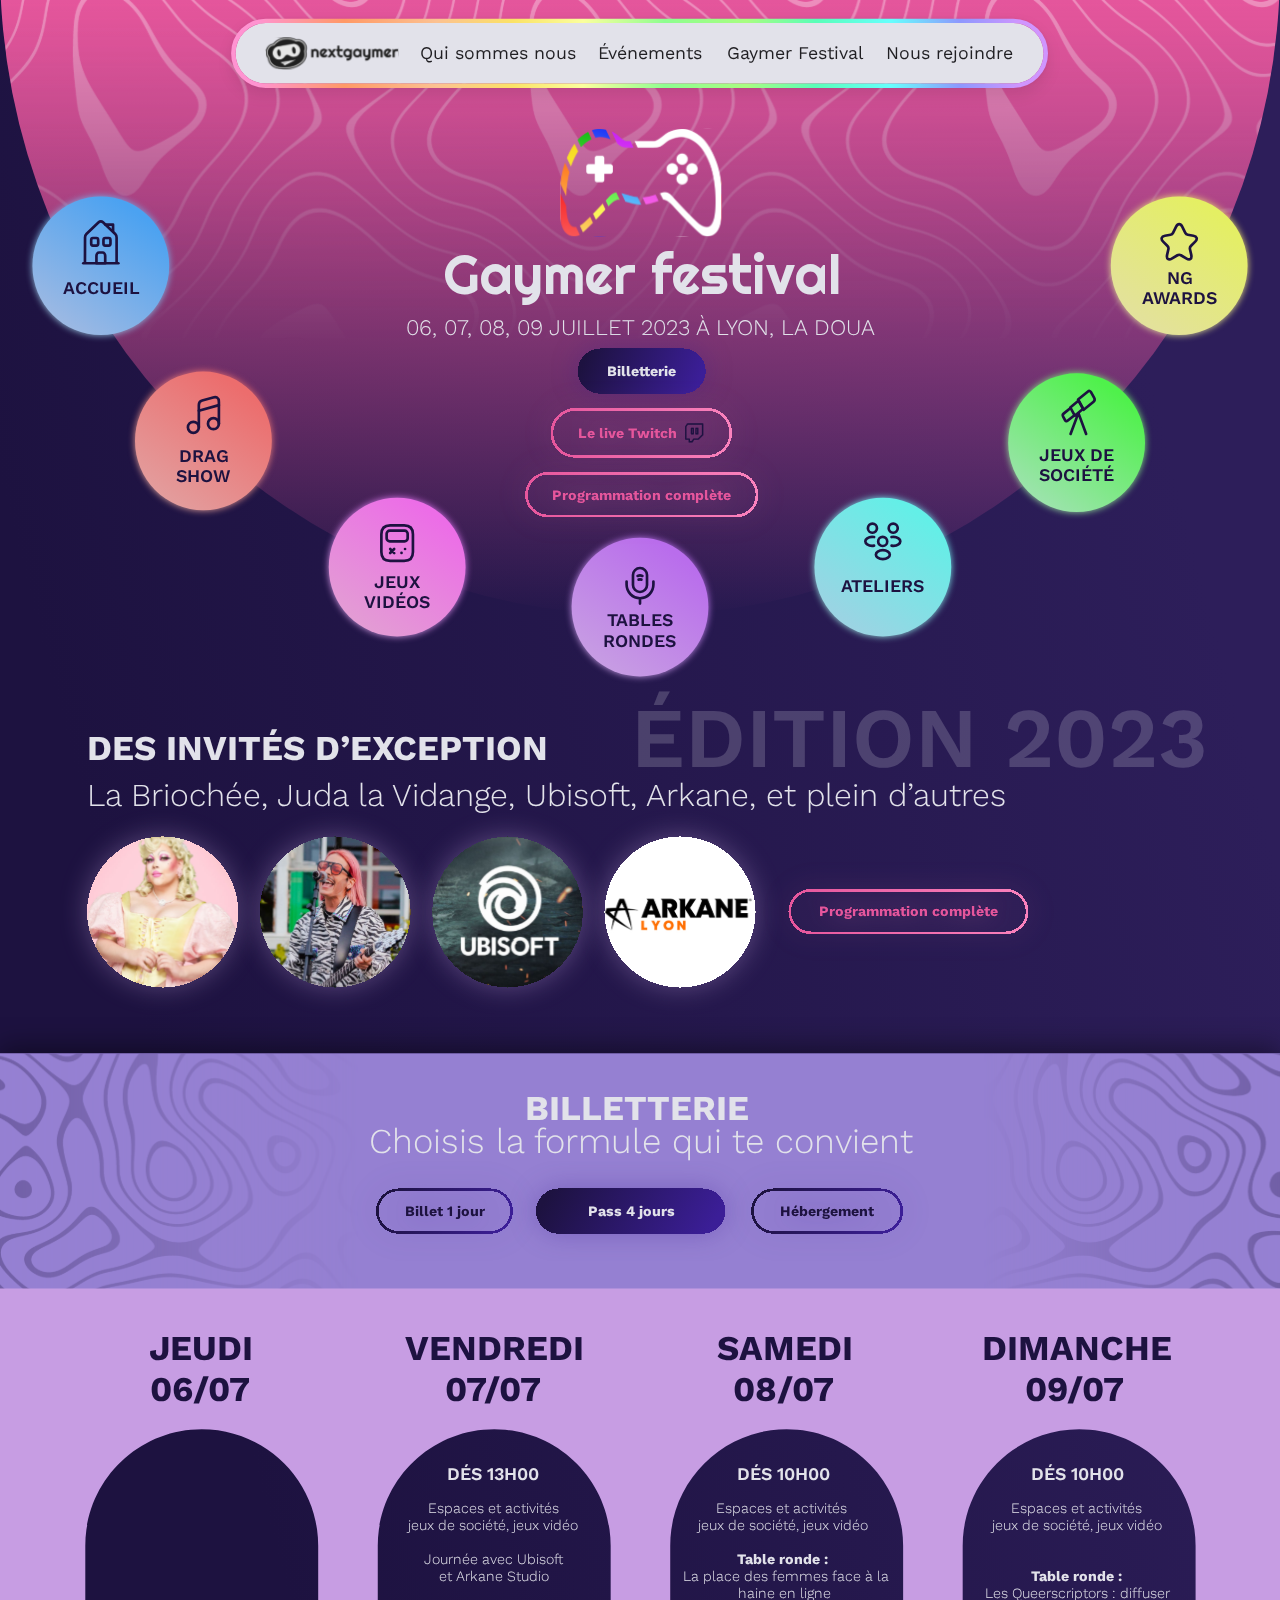
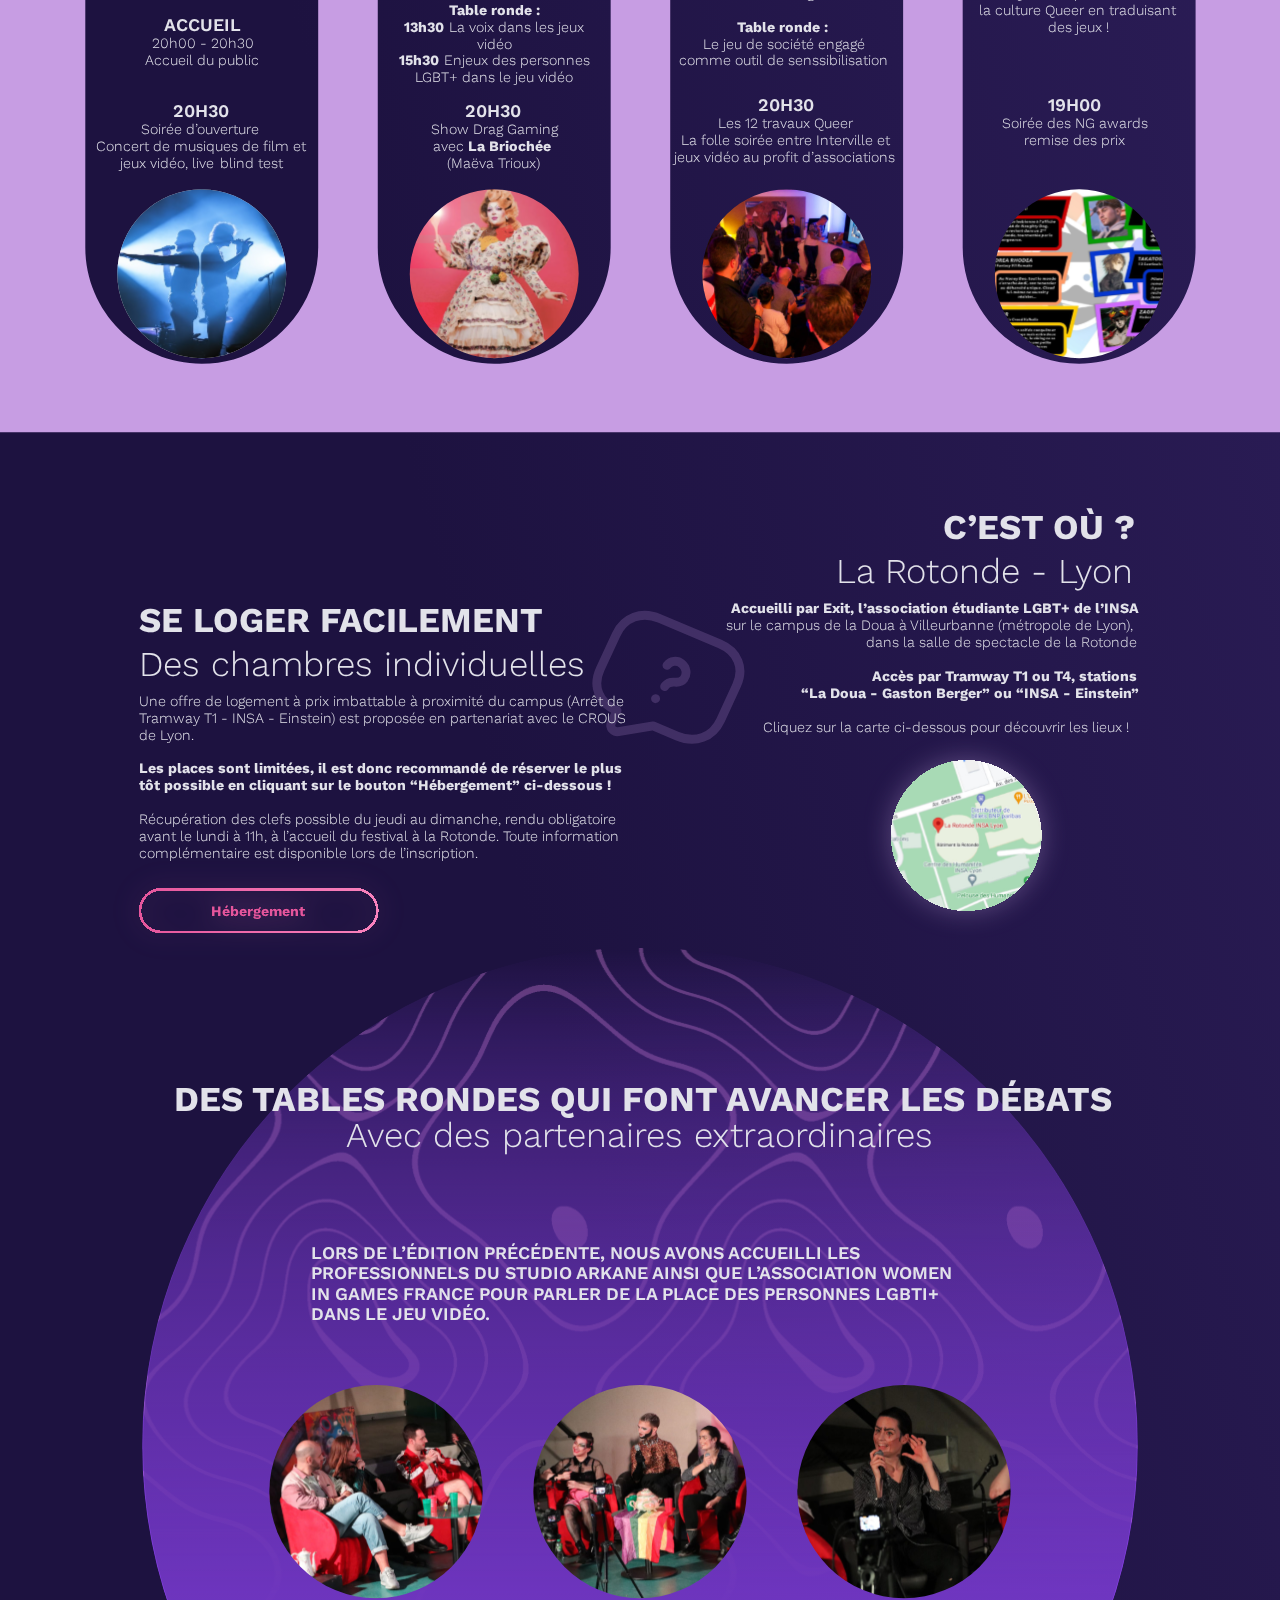
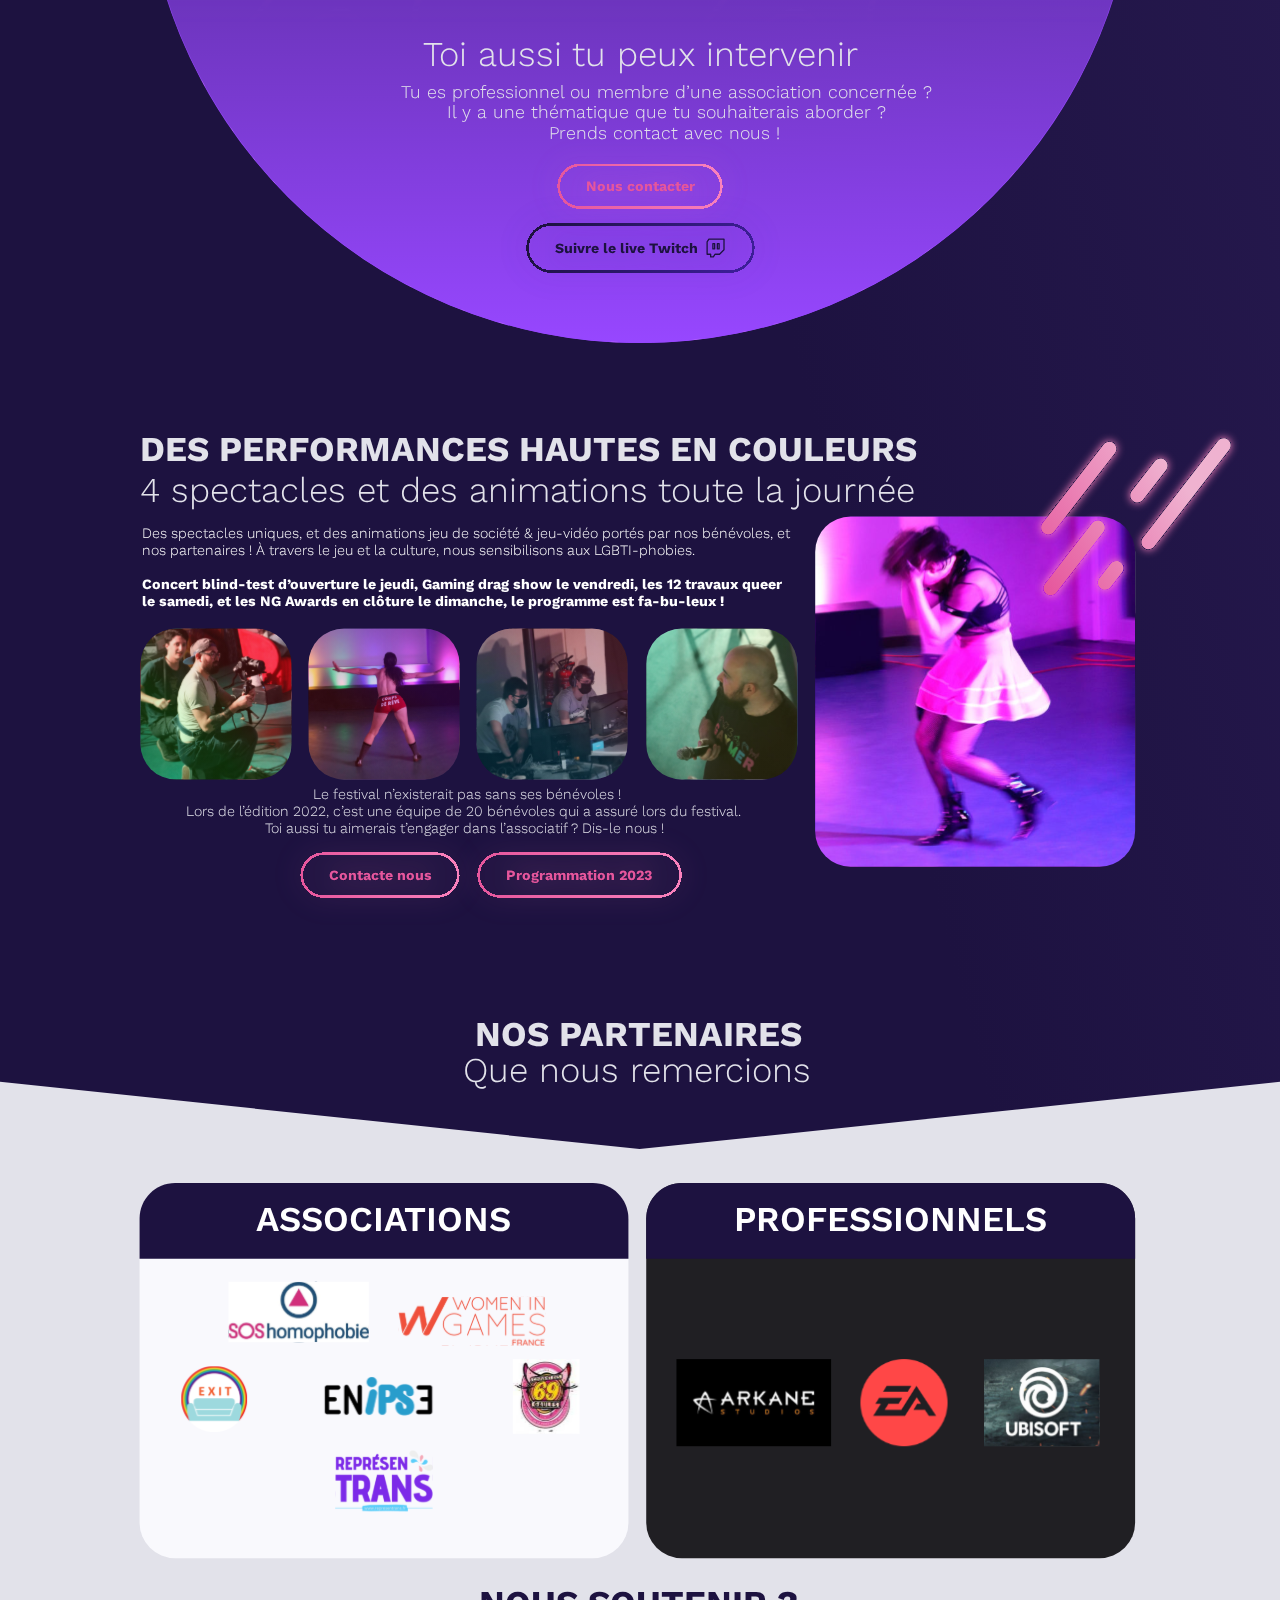
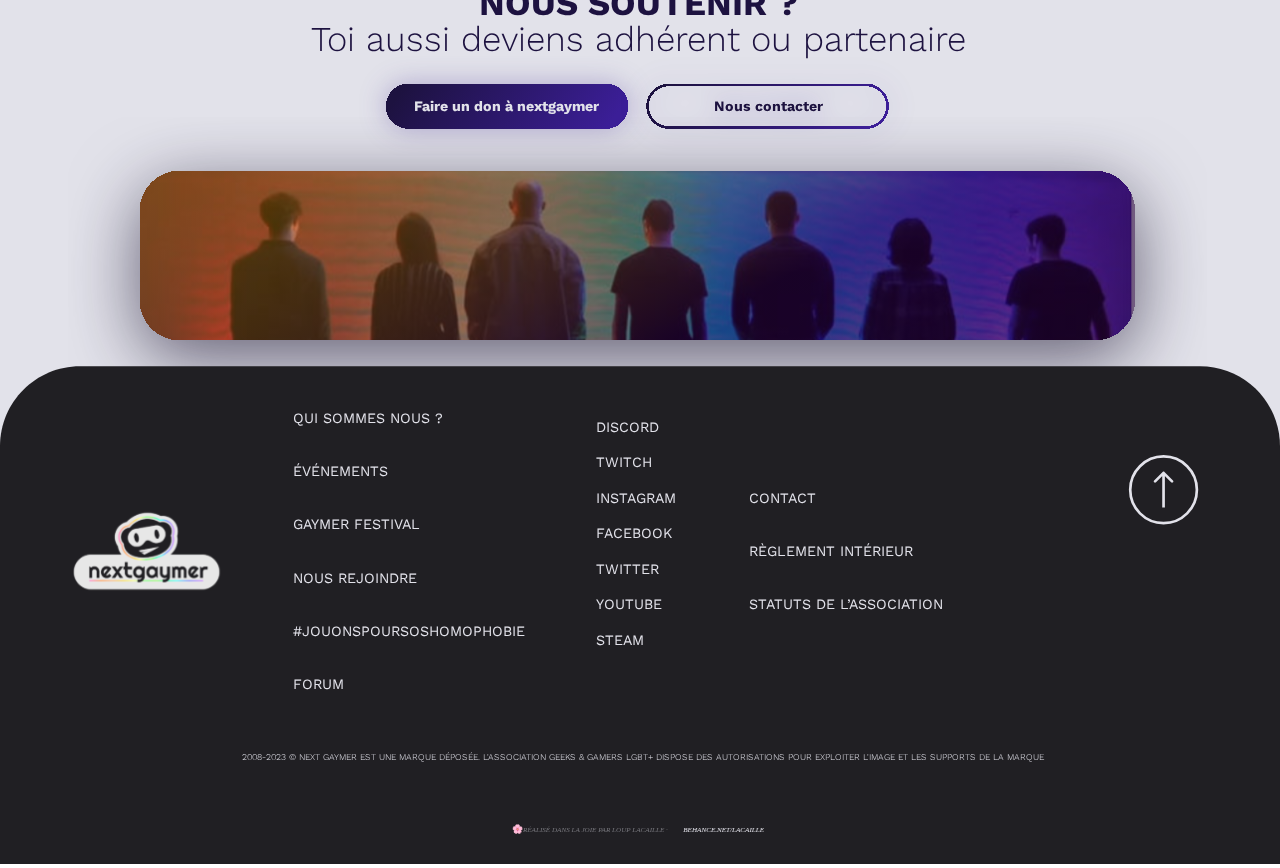
==== index.html @ 1f8289cb "Slightly fix the page" ====
<!DOCTYPE html>
<html lang="fr">

  <head>
    <meta charset="UTF-8">
    <meta http-equiv="X-UA-Compatible" content="IE=edge">
    <meta name="viewport" content="width=device-width, initial-scale=1.0">
    <link rel="stylesheet" href="style.css">
    <link rel="stylesheet" href="normalize.min.css">
    <link rel="icon" href="https://nextgaymer.com/wp-content/uploads/2017/10/cropped-favicon-next-gaymer-192x192.png" />
    <title>Gaymer Festival</title>
  </head>

  <body>
    <main>
<?xml version="1.0" ?><svg xmlns="http://www.w3.org/2000/svg" xmlns:xlink="http://www.w3.org/1999/xlink" viewBox="4 4 1440 6372" fill="none">
<g id="Gaymer  Festival Moon" clip-path="url(#clip0_335_575)" filter="url(#filter0_d_335_575)">
<rect width="1440" height="6380" transform="translate(4)" fill="url(#paint0_linear_335_575)"/>
<g id="FOND BLANC">
<path id="fond blanc valeur" d="M4 5125H1444V6382H4V5125Z" fill="#E2E2EA"/>
<path id="Rectangle 42" d="M4 4821L723.5 4896.76L1444 4821V5230.94H4V4821Z" fill="#E2E2EA"/>
</g>
<g id="truile Associations">
<rect id="Rectangle 75" x="161" y="4935" width="550" height="422" rx="40" fill="#F9F9FD"/>
<path id="Rectangle 76" d="M161 4975C161 4952.91 178.909 4935 201 4935H671C693.091 4935 711 4952.91 711 4975V5020H161V4975Z" fill="#1D1240"/>
<text id="Associations" fill="white" xml:space="preserve" style="white-space: pre" font-family="Work Sans" font-size="39.06" font-weight="600" letter-spacing="0em"><tspan x="292.134" y="4988.92">ASSOCIATIONS</tspan></text>
<rect id="logo-representrans" x="381" y="5215" width="110" height="110" fill="url(#pattern0)"><a xlink:href="https://representrans.fr/"/></rect>
<rect id="logo-sos-homophobie" x="261" y="5046" width="158" height="68" fill="url(#pattern1)"><a xlink:href="https://www.sos-homophobie.org/"/></rect>
<rect id="logo-women-in-games" x="452" y="5063" width="166" height="55" fill="url(#pattern2)"><a xlink:href="https://womeningamesfrance.org/"/></rect>
<rect id="logo-enipse" x="365" y="5151" width="141" height="48" fill="url(#pattern3)"><a xlink:href="https://www.enipse.fr/"/></rect>
<rect id="logo-exit" x="208" y="5141" width="74" height="74" fill="url(#pattern4)"><a xlink:href="https://sassqueer.fr/"/></rect>
<rect id="logo-soeurs" x="581" y="5133" width="75" height="84" fill="url(#pattern5)"><a xlink:href="http://www.couventdes69gaules.fr/"/></rect>
</g>
<g id="truile professionnels">
<rect id="Rectangle 75_2" x="731" y="4935" width="550" height="422" rx="40" fill="#201F23"/>
<rect id="logo-ea" x="972" y="5133" width="98" height="98" fill="url(#pattern6)"><a xlink:href="https://www.ea.com/fr-fr"/></rect>
<path id="Rectangle 76_2" d="M731 4975C731 4952.91 748.909 4935 771 4935H1241C1263.09 4935 1281 4952.91 1281 4975V5020H731V4975Z" fill="#1D1240"/>
<rect id="logo-ubisoft" x="1111" y="5133" width="130" height="98" fill="url(#pattern7)"><a xlink:href="https://www.ubisoft.com/fr-fr/"/></rect>
<text id="professionnels" fill="white" xml:space="preserve" style="white-space: pre" font-family="Work Sans" font-size="39.06" font-weight="600" letter-spacing="0em"><tspan x="829.73" y="4988.92">PROFESSIONNELS</tspan></text>
<rect id="logo-arkane" x="765" y="5133" width="174" height="98" fill="url(#pattern8)"><a xlink:href="https://www.arkane-studios.com/fr"/></rect>
</g>
<g id="partenaires">
<text id="Nos partenaires" fill="#E2E2EA" xml:space="preserve" style="white-space: pre" font-family="Work Sans" font-size="39.06" font-weight="bold" letter-spacing="0em"><tspan x="538.44" y="4780.92">NOS PARTENAIRES</tspan></text>
<text id="Que nous remercions" fill="#E2E2EA" xml:space="preserve" style="white-space: pre" font-family="Work Sans" font-size="39.06" font-weight="300" letter-spacing="0em"><tspan x="525.147" y="4820.92">Que nous remercions</tspan></text>
</g>
<g id="partenaires_2">
<text id="nous soutenir ?" fill="#1D1240" xml:space="preserve" style="white-space: pre" font-family="Work Sans" font-size="39.06" font-weight="bold" letter-spacing="0em"><tspan x="542.541" y="5420.92">NOUS SOUTENIR ?</tspan></text>
<text id="Toi aussi deviens adhÃ©rent ou partenaire" fill="#1D1240" xml:space="preserve" style="white-space: pre" font-family="Work Sans" font-size="39.06" font-weight="300" letter-spacing="0em"><tspan x="353.325" y="5460.92">Toi aussi deviens adhérent ou partenaire</tspan></text>
</g>
<g id="Rectangle 1" filter="url(#filter1_d_335_575)">
<rect x="161" y="5596" width="1120" height="191" rx="45" fill="url(#pattern9)" shape-rendering="crispEdges"/>
<rect x="161" y="5596" width="1120" height="191" rx="45" fill="url(#paint1_linear_335_575)" shape-rendering="crispEdges"/>
</g>
<g id="performances">
<text id="des performances hautes en couleurs" fill="#E2E2EA" xml:space="preserve" style="white-space: pre" font-family="Work Sans" font-size="39.06" font-weight="bold" letter-spacing="0em"><tspan x="161" y="4122.42">DES PERFORMANCES HAUTES EN COULEURS</tspan></text>
<text id="4 spectacles et des animations toute la journÃ©e" fill="#E2E2EA" xml:space="preserve" style="white-space: pre" font-family="Work Sans" font-size="39.06" font-weight="300" letter-spacing="0em"><tspan x="161" y="4168.42">4 spectacles et des animations toute la journée</tspan></text>
<g id="images performances">
<rect id="Rectangle 61" x="921" y="4185" width="360" height="394" rx="40" fill="url(#pattern10)"/>
<g id="img staff">
<g id="Rectangle 62">
<rect x="731" y="4311" width="170" height="170" rx="40" fill="url(#pattern11)"/>
<rect x="731" y="4311" width="170" height="170" rx="40" fill="url(#paint2_linear_335_575)" fill-opacity="0.2"/>
</g>
<g id="Rectangle 63">
<rect x="540" y="4311" width="170" height="170" rx="40" fill="url(#pattern12)"/>
<rect x="540" y="4311" width="170" height="170" rx="40" fill="url(#paint3_linear_335_575)" fill-opacity="0.2"/>
</g>
<g id="Rectangle 64">
<rect x="351" y="4311" width="170" height="170" rx="40" fill="url(#pattern13)"/>
<rect x="351" y="4311" width="170" height="170" rx="40" fill="url(#paint4_linear_335_575)" fill-opacity="0.2"/>
</g>
<g id="Rectangle 65">
<rect x="162" y="4311" width="170" height="170" rx="40" fill="url(#pattern14)"/>
<rect x="162" y="4311" width="170" height="170" rx="40" fill="url(#paint5_linear_335_575)" fill-opacity="0.2"/>
</g>
</g>
</g>
<g id="Des spectacles uniques, et des animations jeu de sociÃ©tÃ© &amp; jeu-vidÃ©o portÃ©s par nos bÃ©nÃ©voles, et nos partenaires ! Ã travers le jeu et la culture, nous sensibilisons aux LGBTI-phobies. Concert blind-test dâouverture le jeudi, Gaming drag show le vendredi, les 12 travaux queer le samedi, et les NG Awards en clÃ´ture le dimanche, le programme est fa-bu-leux !">
<text fill="white" xml:space="preserve" style="white-space: pre" font-family="Work Sans" font-size="16" font-weight="300" letter-spacing="0em"><tspan x="164" y="4209.5">Des spectacles uniques, et des animations jeu de société &amp; jeu-vidéo portés par nos bénévoles, et </tspan><tspan x="164" y="4228.5">nos partenaires ! À travers le jeu et la culture, nous sensibilisons aux LGBTI-phobies.
</tspan><tspan x="164" y="4247.5">
</tspan></text>
<text fill="white" xml:space="preserve" style="white-space: pre" font-family="Work Sans" font-size="16" font-weight="bold" letter-spacing="0em"><tspan x="164" y="4266.5">Concert blind-test d’ouverture le jeudi, Gaming drag show le vendredi, les 12 travaux queer </tspan><tspan x="164" y="4285.5">le samedi, et les NG Awards en clôture le dimanche, le programme est fa-bu-leux !</tspan></text>
</g>
<text id="Le festival nâexisterait pas sans ses bÃ©nÃ©voles ! Lors de lâÃ©dition 2022, câest une Ã©quipe de 20 bÃ©nÃ©voles qui a assurÃ© lors du festival. Toi aussi tu aimerais tâengager dans lâassociatif ? Dis-le nous !" fill="#E2E2EA" xml:space="preserve" style="white-space: pre" font-family="Work Sans" font-size="16" font-weight="300" letter-spacing="0em"><tspan x="356.477" y="4503">Le festival n’existerait pas sans ses bénévoles !
</tspan><tspan x="212.82" y="4522">Lors de l’édition 2022, c’est une équipe de 20 bénévoles qui a assuré lors du festival. 
</tspan><tspan x="302.25" y="4541">Toi aussi tu aimerais t’engager dans l’associatif ? Dis-le nous !</tspan></text>
<g id="contact-button-2" filter="url(#filter2_d_335_575)" class="fill-button">
<text id="Bouton" fill="#E5569C" xml:space="preserve" style="white-space: pre" font-family="Work Sans" font-size="16" font-weight="bold" letter-spacing="0em"><tspan x="374.242" y="4594">Contacte nous</tspan></text>
<rect x="343.5" y="4564.5" width="176" height="48" rx="24" stroke="url(#paint6_linear_335_575)" stroke-width="3" shape-rendering="crispEdges"/>
<a xlink:href="mailto:changerici@nextgaymer.com?body=Merci pour le contact ! Afin de lutter contre le spam, l'adresse mail affichée plus haut doit être modifiée en changeant le texte 'changerici' pour 'contact'. Au plaisir de recevoir votre mail."/></g>
<g id="Vector (Stroke)" filter="url(#filter3_d_335_575)">
<path fill-rule="evenodd" clip-rule="evenodd" d="M1385.48 4098.78C1388.99 4101.5 1389.62 4106.57 1386.89 4110.09L1302.53 4218.81C1299.8 4222.33 1294.74 4222.98 1291.23 4220.25C1287.71 4217.53 1287.08 4212.46 1289.82 4208.94L1374.18 4100.22C1376.91 4096.7 1381.97 4096.05 1385.48 4098.78ZM1314.48 4121.53C1317.99 4124.25 1318.62 4129.31 1315.88 4132.84L1289.96 4166.24C1287.23 4169.76 1282.17 4170.41 1278.66 4167.69C1275.15 4164.96 1274.52 4159.9 1277.25 4156.38L1303.17 4122.97C1305.9 4119.45 1310.96 4118.8 1314.48 4121.53ZM1256.88 4102.62C1260.39 4105.34 1261.02 4110.41 1258.28 4113.93L1189.71 4202.3C1186.98 4205.82 1181.92 4206.47 1178.41 4203.75C1174.9 4201.02 1174.26 4195.96 1177 4192.44L1245.57 4104.06C1248.3 4100.54 1253.36 4099.89 1256.88 4102.62ZM1243.86 4191.28C1247.37 4194.01 1248 4199.07 1245.27 4202.59L1192.48 4270.62C1189.75 4274.14 1184.69 4274.79 1181.18 4272.06C1177.67 4269.34 1177.03 4264.28 1179.77 4260.75L1232.55 4192.73C1235.28 4189.2 1240.35 4188.56 1243.86 4191.28ZM1264.84 4236.75C1268.35 4239.48 1268.98 4244.54 1266.25 4248.07L1253.52 4264.46C1250.79 4267.99 1245.73 4268.63 1242.22 4265.91C1238.71 4263.18 1238.08 4258.12 1240.81 4254.6L1253.53 4238.2C1256.27 4234.68 1261.33 4234.03 1264.84 4236.75Z" fill="url(#paint7_linear_335_575)"/>
</g>
<g id="programmation-button-3" filter="url(#filter4_d_335_575)" class="fill-button">
<text id="Programmation 2023" fill="#E5569C" xml:space="preserve" style="white-space: pre" font-family="Work Sans" font-size="16" font-weight="bold" letter-spacing="0em"><tspan x="573.203" y="4594">Programmation 2023</tspan></text>
<rect x="542.5" y="4564.5" width="227" height="48" rx="24" stroke="url(#paint8_linear_335_575)" stroke-width="3" shape-rendering="crispEdges"/>
<a xlink:href="#programme\ 2024"/></g>
</g>
<g id="tables rondes">
<ellipse id="Ellipse 11" cx="724" cy="3430" rx="560" ry="560" transform="rotate(-180 724 3430)" fill="url(#paint9_linear_335_575)"/>
<g id="Mask group">
<mask id="mask0_335_575" style="mask-type:alpha" maskUnits="userSpaceOnUse" x="164" y="2870" width="1120" height="1120">
<path id="Ellipse 13" d="M164.5 3430C164.5 3121 414.997 2870.5 724 2870.5C1033 2870.5 1283.5 3121 1283.5 3430C1283.5 3739 1033 3989.5 724 3989.5C414.997 3989.5 164.5 3739 164.5 3430Z" fill="url(#paint10_linear_335_575)" stroke="black"/>
</mask>
<g mask="url(#mask0_335_575)">
<g id="Ellipse 12">
<ellipse cx="724" cy="3430" rx="560" ry="560" transform="rotate(-180 724 3430)" fill="url(#paint11_linear_335_575)"/>
<ellipse cx="724" cy="3430" rx="560" ry="560" transform="rotate(-180 724 3430)" fill="url(#pattern15)" fill-opacity="0.3"/>
</g>
</g>
</g>
<text id="Des tables rondes qui font avancer les dÃ©bats" fill="#E2E2EA" xml:space="preserve" style="white-space: pre" font-family="Work Sans" font-size="39.06" font-weight="bold" letter-spacing="0em"><tspan x="200.085" y="3053.42">DES TABLES RONDES QUI FONT AVANCER LES DÉBATS</tspan></text>
<text id="Avec des partenaires extraordinaires" fill="#E2E2EA" xml:space="preserve" style="white-space: pre" font-family="Work Sans" font-size="39.06" font-weight="300" letter-spacing="0em"><tspan x="393.745" y="3094.42">Avec des partenaires extraordinaires</tspan></text>
<text id="Toi aussi tu peux intervenir" fill="#E2E2EA" xml:space="preserve" style="white-space: pre" font-family="Work Sans" font-size="39.06" font-weight="300" letter-spacing="0em"><tspan x="480.371" y="3678.42">Toi aussi tu peux intervenir</tspan></text>
<g id="ims tables rondes">
<circle id="Ellipse 14" cx="427" cy="3482" r="120" fill="url(#pattern16)"/>
<circle id="Ellipse 15" cx="724" cy="3482" r="120" fill="url(#pattern17)"/>
<circle id="Ellipse 16" cx="1021" cy="3482" r="120" fill="url(#pattern18)"/>
</g>
<text id="Lors de lâÃ©dition prÃ©cÃ©dente, nous avons accueilli les professionnels du studio Arkane ainsi que lâassociation Women In Games France pour parler de la place des personnes LGBTI+ dans le jeu vidÃ©o." fill="#E2E2EA" xml:space="preserve" style="white-space: pre" font-family="Work Sans" font-size="20" font-weight="600" letter-spacing="0em"><tspan x="354" y="3220.37">LORS DE L’ÉDITION PRÉCÉDENTE, NOUS AVONS ACCUEILLI LES </tspan><tspan x="354" y="3243.37">PROFESSIONNELS DU STUDIO ARKANE AINSI QUE L’ASSOCIATION WOMEN </tspan><tspan x="354" y="3266.37">IN GAMES FRANCE POUR PARLER DE LA PLACE DES PERSONNES LGBTI+ </tspan><tspan x="354" y="3289.37">DANS LE JEU VIDÉO.</tspan></text>
<text id="Tu es professionnel ou membre dâune association concernÃ©e ? Il y a une thÃ©matique que tu souhaiterais aborder ? Prends contact avec nous !" fill="#E2E2EA" xml:space="preserve" style="white-space: pre" font-family="Work Sans" font-size="20" font-weight="300" letter-spacing="0em"><tspan x="455.158" y="3713.87">Tu es professionnel ou membre d’une association concernée ?
</tspan><tspan x="506.506" y="3736.87">Il y a une thématique que tu souhaiterais aborder ? 
</tspan><tspan x="621.613" y="3759.87">Prends contact avec nous !</tspan></text>
<g id="nous-contacter-button" filter="url(#filter5_d_335_575)" class="fill-button">
<text id="nous contacter" fill="#E5569C" xml:space="preserve" style="white-space: pre" font-family="Work Sans" font-size="16" font-weight="bold" letter-spacing="0em"><tspan x="663.266" y="3819">Nous contacter</tspan></text>
<rect x="632.5" y="3789.5" width="183" height="48" rx="24" stroke="url(#paint12_linear_335_575)" stroke-width="3" shape-rendering="crispEdges"/>
<a xlink:href="mailto:changerici@nextgaymer.com?body=Merci pour le contact ! Afin de lutter contre le spam, l'adresse mail affichée plus haut doit être modifiée en changeant le texte 'changerici' pour 'contact'. Au plaisir de recevoir votre mail."/></g>
<g id="twitch-button-2" filter="url(#filter6_d_335_575)" class="fill-button">
<text id="Suirve le live Twitch" fill="#1D1240" xml:space="preserve" style="white-space: pre" font-family="Work Sans" font-size="16" font-weight="bold" letter-spacing="0em"><tspan x="628.039" y="3888.5">Suivre le live Twitch</tspan></text>
<g id="Iconsax/Linear/twitch">
<path id="Vector" d="M801.5 3873H818.5V3885L813.5 3890H808.5L806.5 3893H803.5V3890H799.5V3876L801.5 3873Z" stroke="#1D1240" stroke-width="1.5" stroke-miterlimit="10" stroke-linecap="round" stroke-linejoin="round"/>
<path id="Vector_2" d="M808 3878H806V3884H808V3878ZM813 3878H811V3884H813V3878Z" stroke="#1D1240" stroke-width="1.5" stroke-miterlimit="10" stroke-linecap="round" stroke-linejoin="round"/>
</g>
<rect x="597.5" y="3856.5" width="254" height="53" rx="26.5" stroke="url(#paint13_linear_335_575)" stroke-width="3" shape-rendering="crispEdges"/>
<a xlink:href="https://www.twitch.tv/nextgaymeroff"/></g>
</g>
<g id="logement ?">
<text id="Des chambres individuelles" fill="#E2E2EA" xml:space="preserve" style="white-space: pre" font-family="Work Sans" font-size="39.06" font-weight="300" letter-spacing="0em"><tspan x="160" y="2564.42">Des chambres individuelles</tspan></text>
<text id="La Rotonde - Lyon" fill="#E2E2EA" xml:space="preserve" style="white-space: pre" font-family="Work Sans" font-size="39.06" font-weight="300" letter-spacing="0em"><tspan x="944.94" y="2460.42">La Rotonde - Lyon</tspan></text>
<g id="Iconsax/Linear/messagequestion" opacity="0.2" clip-path="url(#clip1_335_575)">
<path id="Vector_3" d="M765.855 2632.09L738.756 2620.63L699.742 2627.06C698.425 2627.28 697.07 2627.15 695.823 2626.69C694.575 2626.23 693.482 2625.46 692.659 2624.45C691.837 2623.44 691.316 2622.24 691.151 2620.97C690.987 2619.7 691.187 2618.41 691.728 2617.25L698.108 2603.45C677.784 2594.85 670.226 2576.17 679.213 2556.73L697.186 2517.86C706.173 2498.43 725.713 2491.2 746.037 2499.79L813.784 2528.44C834.108 2537.03 841.666 2555.72 832.68 2575.15L814.706 2614.02C805.72 2633.46 786.179 2640.69 765.855 2632.09Z" stroke="#C79DE3" stroke-width="10" stroke-miterlimit="10" stroke-linecap="round" stroke-linejoin="round"/>
<path id="Vector_4" d="M751.753 2576.34L752.651 2575.14C755.562 2571.26 759.512 2571.14 763.163 2571.41C766.714 2571.7 770.607 2571.53 773.432 2567.76C777.37 2562.51 776.292 2554.88 771.014 2550.64C765.736 2546.41 758.324 2547.23 754.386 2552.48M741.494 2589.97L741.551 2590.02" stroke="#C79DE3" stroke-width="10" stroke-linecap="round" stroke-linejoin="round"/>
</g>
<g id="Une offre de logement Ã  prix imbattable Ã  proximitÃ© du campus (ArrÃªt de Tramway T1 - INSA - Einstein) est proposÃ©e en partenariat avec le CROUS de Lyon. Les places sont limitÃ©es, il est donc recommandÃ© de rÃ©server le plus tÃ´t possible en cliquant sur le bouton âHÃ©bergementâ ci-dessous ! RÃ©cupÃ©ration des clefs possible du jeudi au dimanche, rendu obligatoire avant le lundi Ã  11h, Ã  lâaccueil du festival Ã  la Rotonde. Toute information complÃ©mentaire est disponible lors de lâinscription.">
<text fill="#E2E2EA" xml:space="preserve" style="white-space: pre" font-family="Work Sans" font-size="16" font-weight="300" letter-spacing="0em"><tspan x="160" y="2598">Une offre de logement à prix imbattable à proximité du campus (Arrêt de </tspan><tspan x="160" y="2617">Tramway T1 - INSA - Einstein) est proposée en partenariat avec le CROUS </tspan><tspan x="160" y="2636">de Lyon.
</tspan><tspan x="160" y="2655">
</tspan><tspan x="160" y="2712">
</tspan><tspan x="160" y="2731">Récupération des clefs possible du jeudi au dimanche, rendu obligatoire </tspan><tspan x="160" y="2750">avant le lundi à 11h, à l’accueil du festival à la Rotonde. Toute information </tspan><tspan x="160" y="2769">complémentaire est disponible lors de l’inscription.</tspan></text>
<text fill="#E2E2EA" xml:space="preserve" style="white-space: pre" font-family="Work Sans" font-size="16" font-weight="bold" letter-spacing="0em"><tspan x="160" y="2674">Les places sont limitées, il est donc recommandé de réserver le plus </tspan><tspan x="160" y="2693">tôt possible en cliquant sur le bouton “Hébergement” ci-dessous !
</tspan></text>
</g>
<g id="Accueilli par Exit, lâassociation Ã©tudiante LGBT+ de lâINSA sur le campus de la Doua Ã  Villeurbanne (mÃ©tropole de Lyon), dans la salle de spectacle de la Rotonde AccÃ¨s par Tramway T1 ou T4, stations âLa Doua - Gaston Bergerâ ou âINSA - Einsteinâ Cliquez sur la carte ci-dessous pour dÃ©couvrir les lieux !">
<text fill="#E2E2EA" xml:space="preserve" style="white-space: pre" font-family="Work Sans" font-size="16" font-weight="300" letter-spacing="0em"><tspan x="821.268" y="2513">sur le campus de la Doua à Villeurbanne (métropole de Lyon),
</tspan><tspan x="978.096" y="2532">dans la salle de spectacle de la Rotonde
</tspan><tspan x="1281" y="2551">
</tspan><tspan x="1281" y="2608">
</tspan><tspan x="862.768" y="2627">Cliquez sur la carte ci-dessous pour découvrir les lieux !</tspan></text>
<text fill="#E2E2EA" xml:space="preserve" style="white-space: pre" font-family="Work Sans" font-size="16" font-weight="bold" letter-spacing="0em"><tspan x="826.049" y="2494">Accueilli par Exit, l’association étudiante LGBT+ de l’INSA
</tspan><tspan x="984.705" y="2570">Accès par Tramway T1 ou T4, stations
</tspan><tspan x="905.596" y="2589">“La Doua - Gaston Berger” ou “INSA - Einstein”
</tspan></text>
</g>
<text id="Se loger facilement" fill="#E2E2EA" xml:space="preserve" style="white-space: pre" font-family="Work Sans" font-size="39.06" font-weight="bold" letter-spacing="0em"><tspan x="160" y="2514.92">SE LOGER FACILEMENT</tspan></text>
<text id="câest OÃ¹ ?" fill="#E2E2EA" xml:space="preserve" style="white-space: pre" font-family="Work Sans" font-size="39.06" font-weight="bold" letter-spacing="0em"><tspan x="1065.17" y="2410.92">C’EST OÙ ?</tspan></text>
<g id="carte" filter="url(#filter7_d_335_575)">
<circle cx="1091" cy="2744" r="85" fill="url(#pattern19)" shape-rendering="crispEdges"/>
<a xlink:href="https://goo.gl/maps/uyjuLGE6BorNsf9q7"/></g>
</g>
<g id="billetterie">
<g id="rond billetterie" filter="url(#filter8_dd_335_575)">
<rect x="4" y="1189" width="1440" height="266" fill="#9580D2"/>
</g>
<g id="Mask group_2">
<mask id="mask1_335_575" style="mask-type:alpha" maskUnits="userSpaceOnUse" x="4" y="1189" width="1440" height="266">
<rect id="rond billetterie_2" x="4" y="1189" width="1440" height="266" fill="url(#paint14_linear_335_575)"/>
</mask>
<g mask="url(#mask1_335_575)">
<g id="rond billetterie_3" filter="url(#filter9_d_335_575)">
<rect x="4" y="1189" width="1440" height="266" fill="#9580D2"/>
<rect x="4" y="1189" width="1440" height="266" fill="url(#pattern20)" fill-opacity="0.3"/>
</g>
</g>
</g>
<g id="CTA billets">
<g id="billet-1-jour-button" filter="url(#filter10_d_335_575)" class="fill-button">
<text id="Bouton_2" fill="#1D1240" xml:space="preserve" style="white-space: pre" font-family="Work Sans" font-size="16" font-weight="bold" letter-spacing="0em"><tspan x="459.422" y="1372">Billet 1 jour</tspan></text>
<rect x="428.5" y="1342.5" width="151" height="48" rx="24" stroke="url(#paint15_linear_335_575)" stroke-width="3" shape-rendering="crispEdges"/>
<a xlink:href="https://www.helloasso.com/associations/geeks-gamers-lgbt/evenements/entree-1j-gaymer-festival-2023"/></g>
<g id="hebergement-button" filter="url(#filter11_d_335_575)" class="fill-button">
<text id="Bouton_3" fill="#1D1240" xml:space="preserve" style="white-space: pre" font-family="Work Sans" font-size="16" font-weight="bold" letter-spacing="0em"><tspan x="881.25" y="1372">Hébergement</tspan></text>
<rect x="850.5" y="1342.5" width="168" height="48" rx="24" stroke="url(#paint16_linear_335_575)" stroke-width="3" shape-rendering="crispEdges"/>
<a xlink:href="https://www.helloasso.com/associations/geeks-gamers-lgbt/evenements/hebergement-gaymer-festival-2023"/></g>
<g id="billet-4-jours-button" filter="url(#filter12_d_335_575)">
<rect x="607" y="1341" width="213" height="51" rx="25.5" fill="url(#paint17_linear_335_575)" shape-rendering="crispEdges"/>
<text id="Bouton_4" fill="#E2E2EA" xml:space="preserve" style="white-space: pre" font-family="Work Sans" font-size="16" font-weight="bold" letter-spacing="0em"><tspan x="665.539" y="1372">Pass 4 jours </tspan></text>
<a xlink:href="https://www.helloasso.com/associations/geeks-gamers-lgbt/evenements/pass-4-jours-gaymer-festival-2023"/></g>
</g>
<text id="Billetterie" fill="#E2E2EA" xml:space="preserve" style="white-space: pre" font-family="Work Sans" font-size="39.06" font-weight="bold" letter-spacing="0em"><tspan x="594.771" y="1264.42">BILLETTERIE</tspan></text>
<text id="Choisis la formule qui te convient" fill="#E2E2EA" xml:space="preserve" style="white-space: pre" font-family="Work Sans" font-size="39.06" font-weight="300" letter-spacing="0em"><tspan x="418.596" y="1300.92">Choisis la formule qui te convient</tspan></text>
</g>
<g id="programmation">
<text id="Ãdition 2023" opacity="0.2" fill="#E2E2EA" xml:space="preserve" style="white-space: pre" font-family="Work Sans" font-size="95.37" font-weight="600" letter-spacing="0em"><tspan x="713.844" y="867.26">ÉDITION 2023</tspan></text>
<g id="programmation-button-2" filter="url(#filter13_d_335_575)" class="fill-button">
<text id="Bouton_5" fill="#E5569C" xml:space="preserve" style="white-space: pre" font-family="Work Sans" font-size="16" font-weight="bold" letter-spacing="0em"><tspan x="925.422" y="1035">Programmation complète</tspan></text>
<rect x="892.5" y="1005.5" width="267" height="48" rx="24" stroke="url(#paint18_linear_335_575)" stroke-width="3" shape-rendering="crispEdges"/>
<a xlink:href="#programme\ 2024"/></g>
<g id="Ellipse 17" filter="url(#filter14_d_335_575)">
<circle cx="187" cy="1030" r="85" fill="url(#pattern21)" shape-rendering="crispEdges"/>
</g>
<g id="Ellipse 18" filter="url(#filter15_d_335_575)">
<circle cx="381" cy="1030" r="85" fill="url(#pattern22)" shape-rendering="crispEdges"/>
</g>
<g id="Ellipse 19" filter="url(#filter16_d_335_575)">
<path d="M660 1030C660 1076.94 621.944 1115 575 1115C528.056 1115 490 1076.94 490 1030C490 983.056 528.056 945 575 945C621.944 945 660 983.056 660 1030Z" fill="url(#pattern23)" shape-rendering="crispEdges"/>
</g>
<g id="Ellipse 20" filter="url(#filter17_d_335_575)">
<circle cx="769" cy="1030" r="85" fill="url(#pattern24)" shape-rendering="crispEdges"/>
</g>
<text id="La BriochÃ©e, Juda la Vidange, Ubisoft, Arkane, et plein dâautres" fill="#E2E2EA" xml:space="preserve" style="white-space: pre" font-family="Work Sans" font-size="36" font-weight="300" letter-spacing="0em"><tspan x="102" y="910.866">La Briochée, Juda la Vidange, Ubisoft, Arkane, et plein d’autres</tspan></text>
<text id="des invitÃ©s dâexception" fill="#E2E2EA" xml:space="preserve" style="white-space: pre" font-family="Work Sans" font-size="39.06" font-weight="bold" letter-spacing="0em"><tspan x="102" y="858.917">DES INVITÉS D’EXCEPTION</tspan></text>
</g>
<g id="Hero">
<ellipse id="lune rose top" cx="724" cy="-34" rx="720" ry="730" fill="url(#paint19_linear_335_575)"/>
<g id="texture hero">
<mask id="mask2_335_575" style="mask-type:alpha" maskUnits="userSpaceOnUse" x="4" y="-764" width="1440" height="1460">
<ellipse id="lune rose top_2" cx="724" cy="-34" rx="720" ry="730" fill="url(#paint20_linear_335_575)"/>
</mask>
<g mask="url(#mask2_335_575)">
<g id="lune rose top_3">
<ellipse cx="724" cy="-34" rx="720" ry="730" fill="url(#paint21_linear_335_575)"/>
<ellipse cx="724" cy="-34" rx="720" ry="730" fill="url(#pattern25)"/>
</g>
</g>
</g>
<g id="billeterie-button" filter="url(#filter18_d_335_575)">
<rect x="653.973" y="396" width="144" height="51" rx="25.5" fill="url(#paint22_linear_335_575)" shape-rendering="crispEdges"/>
<text id="Bouton_6" fill="#E2E2EA" xml:space="preserve" style="white-space: pre" font-family="Work Sans" font-size="16" font-weight="bold" letter-spacing="0em"><tspan x="686.637" y="426.996">Billetterie</tspan></text>
<a xlink:href="#billetterie"/></g>
<g id="programmation-button" filter="url(#filter19_d_335_575)" class="fill-button">
<text id="Bouton_7" fill="#E5569C" xml:space="preserve" style="white-space: pre" font-family="Work Sans" font-size="16" font-weight="bold" letter-spacing="0em"><tspan x="625.395" y="565.996">Programmation complète</tspan></text>
<rect x="596.295" y="536.5" width="259.356" height="48" rx="24" stroke="url(#paint23_linear_335_575)" stroke-width="3" shape-rendering="crispEdges"/>
<a xlink:href="#programme\ 2024"/></g>
<g id="twitch-button" filter="url(#filter20_d_335_575)" class="fill-button">
<text id="Bouton_8" fill="#E5569C" xml:space="preserve" style="white-space: pre" font-family="Work Sans" font-size="16" font-weight="bold" letter-spacing="0em"><tspan x="654.088" y="496.496">Le live Twitch</tspan></text>
<g id="Iconsax/Linear/twitch_2">
<path id="Vector_5" d="M777.479 481H794.479V493L789.479 498H784.479L782.479 501H779.479V498H775.479V484L777.479 481Z" stroke="#1D1240" stroke-width="1.5" stroke-miterlimit="10" stroke-linecap="round" stroke-linejoin="round"/>
<path id="Vector_6" d="M783.979 486H781.979V492H783.979V486ZM788.979 486H786.979V492H788.979V486Z" stroke="#1D1240" stroke-width="1.5" stroke-miterlimit="10" stroke-linecap="round" stroke-linejoin="round"/>
</g>
<rect x="624.896" y="464.5" width="201.164" height="53" rx="26.5" stroke="url(#paint24_linear_335_575)" stroke-width="3" shape-rendering="crispEdges"/>
<a xlink:href="https://www.twitch.tv/nextgaymeroff"/></g>
<text id="06, 07, 08, 09 juillet 2023 Ã  lyon, la doua" fill="#E2E2EA" xml:space="preserve" style="white-space: pre" font-family="Work Sans" font-size="25" font-weight="300" letter-spacing="0em"><tspan x="460.469" y="380.588">06, 07, 08, 09 JUILLET 2023 À LYON, LA DOUA</tspan></text>
<text id="Gaymer festival" fill="#E2E2EA" xml:space="preserve" style="white-space: pre" font-family="Righteous" font-size="61.04" letter-spacing="0em"><tspan x="503.421" y="335.219">Gaymer festival</tspan></text>
<g id="bulles festival">
<g id="tuile festival">
<g id="Ellipse 11_2" filter="url(#filter21_f_335_575)">
<ellipse cx="117.425" cy="303" rx="76.9315" ry="78" fill="url(#paint25_linear_335_575)"/>
</g>
<ellipse id="Ellipse 12_2" cx="117.425" cy="303" rx="76.9315" ry="78" fill="url(#paint26_linear_335_575)"/>
<text id="Accueil" fill="#1D1240" xml:space="preserve" style="white-space: pre" font-family="Work Sans" font-size="20" font-weight="600" letter-spacing="0em"><tspan x="75.2709" y="334.87">ACCUEIL</tspan></text>
</g>
<g id="tuile festival_2">
<g id="Ellipse 11_3" filter="url(#filter22_f_335_575)">
<ellipse cx="232.822" cy="500" rx="76.9315" ry="78" fill="url(#paint27_linear_335_575)"/>
</g>
<ellipse id="Ellipse 12_3" cx="232.822" cy="500" rx="76.9315" ry="78" fill="url(#paint28_linear_335_575)"/>
<text id="drag show" fill="#1D1240" xml:space="preserve" style="white-space: pre" font-family="Work Sans" font-size="20" font-weight="600" letter-spacing="0em"><tspan x="205.146" y="523.37">DRAG
</tspan><tspan x="201.865" y="546.37">SHOW</tspan></text>
<g id="Iconsax/Linear/music">
<path id="Vector_7" d="M221.539 491C223.172 491 224.737 490.343 225.891 489.172C227.045 488.002 227.694 486.415 227.694 484.76C227.694 483.105 227.045 481.518 225.891 480.348C224.737 479.177 223.172 478.52 221.539 478.52C219.907 478.52 218.342 479.177 217.187 480.348C216.033 481.518 215.385 483.105 215.385 484.76C215.385 486.415 216.033 488.002 217.187 489.172C218.342 490.343 219.907 491 221.539 491Z" stroke="#1D1240" stroke-width="3" stroke-linecap="round" stroke-linejoin="round"/>
<path id="Vector_8" d="M250.26 480.6V456.2C250.26 451 247.045 450.28 243.79 451.18L231.481 454.58C229.232 455.2 227.693 457 227.693 459.6V484.74" stroke="#1D1240" stroke-width="3" stroke-linecap="round" stroke-linejoin="round"/>
<path id="Vector_9" d="M227.693 466.04L250.26 459.8M244.105 486.84C245.738 486.84 247.303 486.183 248.457 485.012C249.612 483.842 250.26 482.255 250.26 480.6C250.26 478.945 249.612 477.358 248.457 476.188C247.303 475.017 245.738 474.36 244.105 474.36C242.473 474.36 240.908 475.017 239.754 476.188C238.599 477.358 237.951 478.945 237.951 480.6C237.951 482.255 238.599 483.842 239.754 485.012C240.908 486.183 242.473 486.84 244.105 486.84Z" stroke="#1D1240" stroke-width="3" stroke-linecap="round" stroke-linejoin="round"/>
</g>
</g>
<g id="tuile festival_3">
<g id="Ellipse 11_4" filter="url(#filter23_f_335_575)">
<ellipse cx="450.794" cy="642" rx="76.9315" ry="78" fill="url(#paint29_linear_335_575)"/>
</g>
<ellipse id="Ellipse 12_4" cx="450.794" cy="642" rx="76.9315" ry="78" fill="url(#paint30_linear_335_575)"/>
<text id="salles de jeux" fill="#1D1240" xml:space="preserve" style="white-space: pre" font-family="Work Sans" font-size="20" font-weight="600" letter-spacing="0em"><tspan x="425.041" y="665.37">JEUX </tspan><tspan x="413.762" y="688.37">VIDÉOS</tspan></text>
<g id="Iconsax/Linear/gameboy">
<path id="Vector_10" d="M468.548 605V625C468.548 631 465.589 635 458.685 635H442.904C436 635 433.041 631 433.041 625V605C433.041 599 436 595 442.904 595H458.685C465.589 595 468.548 599 468.548 605Z" stroke="#1D1240" stroke-width="3" stroke-miterlimit="10" stroke-linecap="round" stroke-linejoin="round"/>
<path id="Vector_11" d="M447.441 621.56L442.904 626.16M442.963 621.62L447.5 626.22M459.178 613H442.411C440.517 613 438.959 611.42 438.959 609.5V604.5C438.959 602.58 440.517 601 442.411 601H459.178C461.072 601 462.63 602.58 462.63 604.5V609.5C462.63 611.42 461.072 613 459.178 613Z" stroke="#1D1240" stroke-width="3" stroke-miterlimit="10" stroke-linecap="round" stroke-linejoin="round"/>
<path id="Vector_12" d="M459.651 621.66H459.691M455.706 626V625.96" stroke="#1D1240" stroke-width="3" stroke-miterlimit="10" stroke-linecap="round" stroke-linejoin="round"/>
</g>
</g>
<g id="tuile festival_4">
<g id="Ellipse 11_5" filter="url(#filter24_f_335_575)">
<ellipse cx="724" cy="687" rx="76.9315" ry="78" fill="url(#paint31_linear_335_575)"/>
</g>
<ellipse id="Ellipse 12_5" cx="724" cy="687" rx="76.9315" ry="78" fill="url(#paint32_linear_335_575)"/>
<g id="Iconsax/Linear/microphone2">
<path id="Vector_13" d="M724.001 670C728.36 670 731.891 666.42 731.891 662V651C731.891 646.58 728.36 643 724.001 643C719.641 643 716.11 646.58 716.11 651V662C716.11 666.42 719.641 670 724.001 670Z" stroke="#1D1240" stroke-width="3" stroke-linecap="round" stroke-linejoin="round"/>
<path id="Vector_14" d="M708.91 658.3V661.7C708.91 670.14 715.676 677 724.001 677M724.001 677C732.325 677 739.091 670.14 739.091 661.7V658.3M724.001 677V683M721.259 651.86C723.034 651.2 724.967 651.2 726.742 651.86M722.422 656.1C723.468 655.82 724.553 655.82 725.598 656.1" stroke="#1D1240" stroke-width="3" stroke-linecap="round" stroke-linejoin="round"/>
</g>
</g>
<text id="TABLES RONDES" fill="#1D1240" xml:space="preserve" style="white-space: pre" font-family="Work Sans" font-size="20" font-weight="600" letter-spacing="0em"><tspan x="686.551" y="708.37">TABLES </tspan><tspan x="682.752" y="731.37">RONDES</tspan></text>
<g id="tuile festival_5">
<g id="Ellipse 11_6" filter="url(#filter25_f_335_575)">
<ellipse cx="997.206" cy="642" rx="76.9315" ry="78" fill="url(#paint33_linear_335_575)"/>
</g>
<ellipse id="Ellipse 12_6" cx="997.206" cy="642" rx="76.9315" ry="78" fill="url(#paint34_linear_335_575)"/>
<text id="12 travaux queer" fill="#1D1240" xml:space="preserve" style="white-space: pre" font-family="Work Sans" font-size="20" font-weight="600" letter-spacing="0em"><tspan x="950.501" y="669.87">ATELIERS</tspan></text>
<g id="Iconsax/Linear/people">
<path id="Vector_15" d="M1007.01 617.88C1009.71 618.34 1012.69 617.86 1014.78 616.44C1017.56 614.56 1017.56 611.48 1014.78 609.6C1012.67 608.18 1009.65 607.7 1006.95 608.18M987.343 617.88C984.641 618.34 981.662 617.86 979.571 616.44C976.79 614.56 976.79 611.48 979.571 609.6C981.682 608.18 984.7 607.7 987.403 608.18M1009.04 603.32C1008.92 603.3 1008.79 603.3 1008.67 603.32C1007.35 603.272 1006.1 602.706 1005.19 601.744C1004.28 600.781 1003.77 599.496 1003.78 598.16C1003.78 595.3 1006.04 593 1008.86 593C1010.21 593 1011.51 593.544 1012.46 594.511C1013.42 595.479 1013.95 596.791 1013.95 598.16C1013.95 599.497 1013.44 600.78 1012.52 601.742C1011.61 602.703 1010.36 603.269 1009.04 603.32ZM985.312 603.32C985.43 603.3 985.568 603.3 985.686 603.32C987.003 603.272 988.249 602.706 989.162 601.744C990.075 600.781 990.583 599.496 990.579 598.16C990.579 595.3 988.31 593 985.489 593C984.139 593 982.845 593.544 981.89 594.511C980.936 595.479 980.4 596.791 980.4 598.16C980.42 600.96 982.589 603.22 985.312 603.32ZM997.206 618.26C997.082 618.24 996.956 618.24 996.832 618.26C995.515 618.212 994.269 617.646 993.356 616.684C992.443 615.721 991.935 614.436 991.94 613.1C991.94 610.24 994.208 607.94 997.029 607.94C998.379 607.94 999.673 608.484 1000.63 609.451C1001.58 610.419 1002.12 611.731 1002.12 613.1C1002.1 615.9 999.929 618.18 997.206 618.26ZM991.466 624.56C988.685 626.44 988.685 629.52 991.466 631.4C994.622 633.54 999.791 633.54 1002.95 631.4C1005.73 629.52 1005.73 626.44 1002.95 624.56C999.81 622.44 994.622 622.44 991.466 624.56Z" stroke="#1D1240" stroke-width="3" stroke-linecap="round" stroke-linejoin="round"/>
</g>
</g>
<g id="tuile festival_6">
<g id="Ellipse 11_7" filter="url(#filter26_f_335_575)">
<ellipse cx="1215.18" cy="502" rx="76.9315" ry="78" fill="url(#paint35_linear_335_575)"/>
</g>
<ellipse id="Ellipse 12_7" cx="1215.18" cy="502" rx="76.9315" ry="78" fill="url(#paint36_linear_335_575)"/>
<text id="Accueil_2" fill="#1D1240" xml:space="preserve" style="white-space: pre" font-family="Work Sans" font-size="20" font-weight="600" letter-spacing="0em"><tspan x="1173.35" y="522.37">JEUX DE </tspan><tspan x="1172.9" y="545.37">SOCIÉTÉ</tspan></text>
</g>
<g id="Iconsax/Linear/microscope">
<path id="Vector_16" d="M1223.13 465.032L1234.29 455.872C1235.42 454.953 1235.71 453.068 1234.96 451.714L1231.37 445.164C1230.62 443.786 1229.09 443.423 1227.98 444.342L1216.82 453.503L1223.13 465.032Z" stroke="#1D1240" stroke-width="3" stroke-linecap="round" stroke-linejoin="round"/>
<path id="Vector_17" d="M1217.25 468.489L1208.39 492.177M1217.15 468.489L1225.91 492.177M1217.49 454.663L1208.07 462.398L1213.12 471.634L1222.54 463.899L1217.49 454.663ZM1204.98 477.432L1212.77 471.051L1208.35 462.978L1200.56 469.359C1199.65 470.108 1199.42 471.607 1200.03 472.719L1202.26 476.78C1202.85 477.867 1204.07 478.157 1204.98 477.432Z" stroke="#1D1240" stroke-width="3" stroke-linecap="round" stroke-linejoin="round"/>
</g>
<g id="tuile festival_7">
<g id="Ellipse 11_8" filter="url(#filter27_f_335_575)">
<ellipse cx="1330.58" cy="303" rx="76.9315" ry="78" fill="url(#paint37_linear_335_575)"/>
</g>
<ellipse id="Ellipse 12_8" cx="1330.58" cy="303" rx="76.9315" ry="78" fill="url(#paint38_linear_335_575)"/>
<text id="ng Awards" fill="#1D1240" xml:space="preserve" style="white-space: pre" font-family="Work Sans" font-size="20" font-weight="600" letter-spacing="0em"><tspan x="1316.45" y="323.37">NG </tspan><tspan x="1288.42" y="346.37">AWARDS</tspan></text>
<g id="Iconsax/Linear/star1">
<path id="Vector_18" d="M1333.99 259.02L1337.46 266.06C1337.93 267.04 1339.2 267.98 1340.26 268.16L1346.55 269.22C1350.58 269.9 1351.52 272.86 1348.62 275.78L1343.73 280.74C1342.9 281.58 1342.45 283.2 1342.71 284.36L1344.11 290.5C1345.21 295.36 1342.67 297.24 1338.43 294.7L1332.53 291.16C1331.46 290.52 1329.71 290.52 1328.62 291.16L1322.72 294.7C1318.5 297.24 1315.94 295.34 1317.04 290.5L1318.44 284.36C1318.7 283.2 1318.25 281.58 1317.42 280.74L1312.53 275.78C1309.65 272.86 1310.57 269.9 1314.6 269.22L1320.89 268.16C1321.94 267.98 1323.2 267.04 1323.67 266.06L1327.14 259.02C1329.04 255.2 1332.11 255.2 1333.99 259.02Z" stroke="#1D1240" stroke-width="3" stroke-linecap="round" stroke-linejoin="round"/>
</g>
</g>
<g id="Iconsax/Linear/house">
<path id="Vector_19" d="M97.6992 300.177H137.151" stroke="#1D1240" stroke-width="3" stroke-miterlimit="10" stroke-linecap="round" stroke-linejoin="round"/>
<path id="Vector_20" d="M99.5732 300.177L99.6719 271.099C99.6719 269.624 100.244 268.222 101.191 267.304L114.999 254.131C115.694 253.472 116.547 253.115 117.425 253.115C118.304 253.115 119.157 253.472 119.852 254.131L133.66 267.28C134.626 268.198 135.179 269.6 135.179 271.099V300.177" stroke="#1D1240" stroke-width="3" stroke-miterlimit="10" stroke-linejoin="round"/>
<path id="Vector_21" d="M119.398 288.091H115.453C113.816 288.091 112.494 289.711 112.494 291.717V300.177H122.357V291.717C122.357 289.711 121.035 288.091 119.398 288.091ZM112.494 280.235H108.549C107.464 280.235 106.576 279.148 106.576 277.818V274.193C106.576 272.863 107.464 271.776 108.549 271.776H112.494C113.579 271.776 114.467 272.863 114.467 274.193V277.818C114.467 279.148 113.579 280.235 112.494 280.235ZM126.302 280.235H122.357C121.272 280.235 120.384 279.148 120.384 277.818V274.193C120.384 272.863 121.272 271.776 122.357 271.776H126.302C127.387 271.776 128.275 272.863 128.275 274.193V277.818C128.275 279.148 127.387 280.235 126.302 280.235Z" stroke="#1D1240" stroke-width="3" stroke-miterlimit="10" stroke-linejoin="round"/>
<path id="Vector_22" d="M131.234 263.92L131.175 256.668H122.495" stroke="#1D1240" stroke-width="3" stroke-miterlimit="10" stroke-linecap="round" stroke-linejoin="round"/>
</g>
</g>
<rect id="festivallogo 1" x="634.247" y="149" width="181.479" height="121" fill="url(#pattern26)"/>
</g>
<g id="NAV" filter="url(#filter28_dd_335_575)">
<rect x="269" y="30" width="909" height="68" rx="34" fill="#E2E2EA"/>
<rect id="logo-cote-ng" x="303" y="46" width="149" height="36" fill="url(#pattern27)"><a xlink:href="index.html"/></rect>
<g id="qui-sommes-nous">
<text id="Qui sommes nous" fill="#201F23" xml:space="preserve" style="white-space: pre" font-family="Work Sans" font-size="20" letter-spacing="0em"><tspan x="476.365" y="70.87">Qui sommes nous</tspan><a xlink:href="https://nextgaymer.com/qui-sommes-nous/"/></text>
</g>
<g id="evenements">
<text id="Qui sommes nous_2" fill="#201F23" xml:space="preserve" style="white-space: pre" font-family="Work Sans" font-size="20" letter-spacing="0em"><tspan x="677.127" y="70.87">Événements</tspan><a xlink:href="https://nextgaymer.com/evenements/"/></text>
</g>
<g id="gaymer-festival" clip-path="url(#clip2_335_575)">
<text id="Qui sommes nous_3" fill="#201F23" xml:space="preserve" style="white-space: pre" font-family="Work Sans" font-size="20" letter-spacing="0em"><tspan x="821.441" y="70.87">Gaymer Festival</tspan><a xlink:href="index.html"/></text>
</g>
<g id="nous-rejoindre">
<text id="Qui sommes nous_4" fill="#201F23" xml:space="preserve" style="white-space: pre" font-family="Work Sans" font-size="20" letter-spacing="0em"><tspan x="1001.22" y="70.87">Nous rejoindre</tspan><a xlink:href="https://nextgaymer.com/rejoignez-nous/"/></text>
</g>
<rect x="266.5" y="27.5" width="914" height="73" rx="36.5" stroke="url(#paint39_linear_335_575)" stroke-width="5"/>
</g>
<g id="nous-contacter-button-3" filter="url(#filter29_d_335_575)" class="fill-button">
<text id="Bouton_9" fill="#1D1240" xml:space="preserve" style="white-space: pre" font-family="Work Sans" font-size="16" font-weight="bold" letter-spacing="0em"><tspan x="806.766" y="5529">Nous contacter</tspan></text>
<rect x="732.5" y="5499.5" width="270" height="48" rx="24" stroke="url(#paint40_linear_335_575)" stroke-width="3" shape-rendering="crispEdges"/>
<a xlink:href="mailto:changerici@nextgaymer.com?body=Merci pour le contact ! Afin de lutter contre le spam, l'adresse mail affichée plus haut doit être modifiée en changeant le texte 'changerici' pour 'contact'. Au plaisir de recevoir votre mail."/></g>
<g id="faire-un-don-button" filter="url(#filter30_d_335_575)">
<rect x="438" y="5498" width="273" height="51" rx="25.5" fill="url(#paint41_linear_335_575)" shape-rendering="crispEdges"/>
<text id="Bouton_10" fill="#E2E2EA" xml:space="preserve" style="white-space: pre" font-family="Work Sans" font-size="16" font-weight="bold" letter-spacing="0em"><tspan x="470.031" y="5529">Faire un don à nextgaymer</tspan></text>
<a xlink:href="https://www.helloasso.com/associations/geeks-gamers-lgbt/adhesions/adhesion-a-l-association-2023"/></g>
<g id="footer">
<path d="M4 5906C4 5856.29 44.2944 5816 94 5816H1354C1403.71 5816 1444 5856.29 1444 5906V6392H4V5906Z" fill="#201F23"/>
<g id="bandeau footer">
<rect id="logo-ng" x="84" y="5972" width="170" height="104" fill="url(#pattern28)"><a xlink:href="https://nextgaymer.com/"/></rect>
<g id="Frame 1">
<g id="Qui sommes nous ? Ã©vÃ©nements gaymer festival Nous rejoindre #jouonspoursoshomophobie forum">
<text fill="#E2E2EA" font-family="Work Sans" font-size="16" letter-spacing="0em"><tspan x="334" y="5879.5" id="footer-qui-sommes-nous">QUI SOMMES NOUS ?
</tspan><tspan x="334" y="5939.5" id="footer-evenements">ÉVÉNEMENTS
</tspan><tspan x="334" y="6059.5" id="footer-nous-rejoindre">NOUS REJOINDRE
</tspan><tspan x="334" y="6119.5" id="footer-jouons-pour-sos-homophobie">#JOUONSPOURSOSHOMOPHOBIE
</tspan><tspan x="334" y="6179.5" id="footer-forum">FORUM</tspan></text>
<text fill="#E2E2EA" font-family="Work Sans" font-size="16" letter-spacing="0em"><tspan x="334" y="5999.5" id="footer-gaymer-festival">GAYMER FESTIVAL
</tspan></text>
</g>
</g>
<g id="Frame 2">
<text id="discord twitch instagram facebook twitter youtube steam" fill="#E2E2EA" font-family="Work Sans" font-size="16" letter-spacing="0em"><tspan x="675" y="5889.5" id="footer-discord">DISCORD
</tspan><tspan x="675" y="5929.5" id="footer-twitch">TWITCH
</tspan><tspan x="675" y="5969.5" id="footer-instagram">INSTAGRAM
</tspan><tspan x="675" y="6009.5" id="footer-facebook">FACEBOOK
</tspan><tspan x="675" y="6049.5" id="footer-twitter">TWITTER
</tspan><tspan x="675" y="6089.5" id="footer-youtube">YOUTUBE
</tspan><tspan x="675" y="6129.5" id="footer-steam">STEAM
</tspan></text>
</g>
<g id="Frame 3">
<text id="faq contact presse rÃ¨glement intÃ©rieur statuts de lâassociation bureau et bÃ©nÃ©voles" fill="#E2E2EA" font-family="Work Sans" font-size="16" letter-spacing="0em"><tspan x="847" y="5969.5" id="footer-contact">CONTACT
</tspan><tspan x="847" y="6029.5" id="footer-reglement-interieur">RÈGLEMENT INTÉRIEUR
</tspan><tspan x="847" y="6089.5" id="footer-statuts-de-l-association">STATUTS DE L’ASSOCIATION</tspan></text>
</g>
<g id="up + dark mode">
<g id="go-up-button" class="fill-button">
<circle id="Ellipse 6" cx="1313" cy="5955" r="37.5" stroke="#E2E2EA" stroke-width="3"/>
<path id="Arrow 2" d="M1314.06 5934.94C1313.47 5934.35 1312.53 5934.35 1311.94 5934.94L1302.39 5944.49C1301.81 5945.07 1301.81 5946.02 1302.39 5946.61C1302.98 5947.19 1303.93 5947.19 1304.51 5946.61L1313 5938.12L1321.49 5946.61C1322.07 5947.19 1323.02 5947.19 1323.61 5946.61C1324.19 5946.02 1324.19 5945.07 1323.61 5944.49L1314.06 5934.94ZM1314.5 5975L1314.5 5936L1311.5 5936L1311.5 5975L1314.5 5975Z" fill="#E2E2EA"/>
<a xlink:href="#top"/></g>
</g>
</g>
<g id="CGU">
<text id="2008-2023 Â© Next Gaymer est une marque dÃ©posÃ©e. L'association Geeks &amp; Gamers LGBT+ dispose des autorisations pour exploiter l'image et les supports de la marque politique de confidentialitÃ© Â· CGU Â· politique de cookies Â· mentions lÃ©gales" fill="#E2E2EA" xml:space="preserve" style="white-space: pre" font-family="Work Sans" font-size="10" font-weight="300" letter-spacing="0em"><tspan x="276.417" y="6259.44">2008-2023 © NEXT GAYMER EST UNE MARQUE DÉPOSÉE. L'ASSOCIATION GEEKS &amp; GAMERS LGBT+ DISPOSE DES AUTORISATIONS POUR EXPLOITER L'IMAGE ET LES SUPPORTS DE LA MARQUE</tspan></text>
</g>
<g id="signature">
<g id="ð¸ rÃ©alisÃ© dans la joie par loup lacaille Â· behance.net/lacaille">
<text fill="#E2E2EA" xml:space="preserve" style="white-space: pre" font-family="Work Sans" font-size="10" font-weight="300" letter-spacing="0em"><tspan x="576.34" y="6339.83"> 🌸</tspan></text>
<text fill="#E2E2EA" xml:space="preserve" style="white-space: pre" font-family="Satoshi" font-size="10" letter-spacing="0em"><tspan x="589.475" y="6339.83"> </tspan></text>
<text fill="#76767C" font-family="Vremena Grotesk" font-size="8" font-style="italic" letter-spacing="0em"><tspan x="772.699" y="6339.83" id="footer-loup-lacaille">BEHANCE.NET/LACAILLE</tspan></text>
<text fill="#76767C" xml:space="preserve" style="white-space: pre" font-family="Vremena Grotesk" font-size="8" font-style="italic" letter-spacing="0em"><tspan x="592.277" y="6339.83">RÉALISÉ DANS LA JOIE PAR LOUP LACAILLE · </tspan></text>
</g>
</g>
</g>
<g id="programme 2024">
<path id="Exclude" fill-rule="evenodd" clip-rule="evenodd" d="M1444 1453.6L4 1453.6V2290.4H1444L1444 1453.6ZM99.9606 1742.99C99.9606 1670.64 158.615 1611.98 230.969 1611.98C303.323 1611.98 361.977 1670.64 361.977 1742.99V2082.24C361.977 2154.6 303.323 2213.25 230.969 2213.25C158.615 2213.25 99.9606 2154.6 99.9606 2082.24V1742.99ZM428.982 1742.99C428.982 1670.64 487.636 1611.98 559.99 1611.98C632.344 1611.98 690.998 1670.64 690.998 1742.99V2082.24C690.998 2154.6 632.344 2213.25 559.99 2213.25C487.636 2213.25 428.982 2154.6 428.982 2082.24V1742.99ZM889.01 1611.98C816.656 1611.98 758.002 1670.64 758.002 1742.99V2082.24C758.002 2154.6 816.656 2213.25 889.01 2213.25C961.364 2213.25 1020.02 2154.6 1020.02 2082.24V1742.99C1020.02 1670.64 961.364 1611.98 889.01 1611.98ZM1087.02 1742.99C1087.02 1670.64 1145.68 1611.98 1218.03 1611.98C1290.38 1611.98 1349.04 1670.64 1349.04 1742.99V2082.24C1349.04 2154.6 1290.38 2213.25 1218.03 2213.25C1145.68 2213.25 1087.02 2154.6 1087.02 2082.24V1742.99Z" fill="#C79DE3"/>
<g id="jeudi">
<text id="jeudi 06/07" fill="#1D1240" xml:space="preserve" style="white-space: pre" font-family="Work Sans" font-size="39.06" font-weight="bold" letter-spacing="0em"><tspan x="172.031" y="1534.42">JEUDI
</tspan><tspan x="173.29" y="1580.42">06/07</tspan></text>
<g id="20h30 SoirÃ©e dâouverture Concert de musiques de film et jeux vidÃ©o, live blind test">
<text fill="#E2E2EA" xml:space="preserve" style="white-space: pre" font-family="Work Sans" font-size="16" font-weight="300" letter-spacing="0em"><tspan x="162.743" y="1955.18">Soirée d’ouverture
</tspan><tspan x="251.18" y="1993.18">blind test</tspan></text>
<text fill="#E2E2EA" xml:space="preserve" style="white-space: pre" font-family="Work Sans" font-size="20" font-weight="600" letter-spacing="0em"><tspan x="198.604" y="1936.18">20H30
</tspan></text>
<text fill="#E2E2EA" xml:space="preserve" style="white-space: pre" font-family="Work Sans" font-size="16" font-weight="300" letter-spacing="0em"><tspan x="111.797" y="1974.18">Concert de musiques de film et </tspan><tspan x="139.071" y="1993.18">jeux vidéo, live </tspan></text>
</g>
<g id="Accueil 20h00 - 20h30 Accueil du public">
<text fill="#E2E2EA" xml:space="preserve" style="white-space: pre" font-family="Work Sans" font-size="20" font-weight="600" letter-spacing="0em"><tspan x="188.354" y="1769.68">
</tspan><tspan x="188.354" y="1792.68">
</tspan><tspan x="188.354" y="1815.68">
</tspan><tspan x="188.354" y="1838.68">ACCUEIL
</tspan></text>
<text fill="#E2E2EA" xml:space="preserve" style="white-space: pre" font-family="Work Sans" font-size="16" font-weight="300" letter-spacing="0em"><tspan x="175.047" y="1857.68">20h00 - 20h30
</tspan><tspan x="167.016" y="1876.68">Accueil du public</tspan></text>
</g>
<g id="Ellipse 20_2">
<ellipse cx="230.969" cy="2112" rx="95.0059" ry="95" fill="#D9D9D9"/>
<ellipse cx="230.969" cy="2112" rx="95.0059" ry="95" fill="url(#pattern29)"/>
</g>
</g>
<g id="vendredi">
<g id="20h30 Show Drag Gaming avec La BriochÃ©e (MaÃ«va Trioux)">
<text fill="#E2E2EA" xml:space="preserve" style="white-space: pre" font-family="Work Sans" font-size="16" font-weight="bold" letter-spacing="0em"><tspan x="530.231" y="1974.18">La Briochée 
</tspan></text>
<text fill="#E2E2EA" xml:space="preserve" style="white-space: pre" font-family="Work Sans" font-size="16" font-weight="300" letter-spacing="0em"><tspan x="488.536" y="1955.18">Show Drag Gaming
</tspan><tspan x="491.278" y="1974.18">avec </tspan></text>
<text fill="#E2E2EA" xml:space="preserve" style="white-space: pre" font-family="Work Sans" font-size="16" font-weight="300" letter-spacing="0em"><tspan x="507.106" y="1993.18">(Maëva Trioux)</tspan></text>
<text fill="#E2E2EA" xml:space="preserve" style="white-space: pre" font-family="Work Sans" font-size="20" font-weight="600" letter-spacing="0em"><tspan x="527.584" y="1936.18">20H30
</tspan></text>
</g>
<text id="vendredi 07/07" fill="#1D1240" xml:space="preserve" style="white-space: pre" font-family="Work Sans" font-size="39.06" font-weight="bold" letter-spacing="0em"><tspan x="459.345" y="1534.42">VENDREDI
</tspan><tspan x="504.661" y="1580.42">07/07</tspan></text>
<g id="dÃ©s 13h00 Espaces et activitÃ©s jeux de sociÃ©tÃ©, jeux vidÃ©o JournÃ©e avec Ubisoft et Arkane Studio Table ronde : 13h30 La voix dans les jeux vidÃ©o 15h30 Enjeux des personnes LGBT+ dans le jeu vidÃ©o">
<text fill="#E2E2EA" xml:space="preserve" style="white-space: pre" font-family="Work Sans" font-size="20" font-weight="600" letter-spacing="0em"><tspan x="506.941" y="1668.68">DÉS 13H00
</tspan></text>
<text fill="#E2E2EA" xml:space="preserve" style="white-space: pre" font-family="Work Sans" font-size="16" font-weight="bold" letter-spacing="0em"><tspan x="508.785" y="1820.68">Table ronde :
</tspan><tspan x="458.23" y="1839.68">13h30 </tspan></text>
<text fill="#E2E2EA" xml:space="preserve" style="white-space: pre" font-family="Work Sans" font-size="16" font-weight="300" letter-spacing="0em"><tspan x="559.988" y="1687.68">
</tspan><tspan x="485.832" y="1706.68">Espaces et activités
</tspan><tspan x="462.824" y="1725.68">jeux de société, jeux vidéo
</tspan><tspan x="559.988" y="1744.68">
</tspan><tspan x="559.988" y="1801.68">
</tspan><tspan x="508.886" y="1839.68">La voix dans les jeux </tspan><tspan x="540.16" y="1858.68">vidéo
</tspan><tspan x="503.379" y="1877.68">Enjeux des personnes </tspan><tspan x="470.465" y="1896.68">LGBT+ dans le jeu vidéo</tspan></text>
<text fill="#E2E2EA" xml:space="preserve" style="white-space: pre" font-family="Work Sans" font-size="16" font-weight="bold" letter-spacing="0em"><tspan x="452.879" y="1877.68">15h30 </tspan></text>
<text fill="#E2E2EA" xml:space="preserve" style="white-space: pre" font-family="Work Sans" font-size="16" font-weight="300" letter-spacing="0em"><tspan x="481.347" y="1763.68">Journée avec Ubisoft
</tspan><tspan x="498.027" y="1782.68">et Arkane Studio
</tspan></text>
</g>
<ellipse id="Ellipse 21" cx="559.988" cy="2112" rx="95.0059" ry="95" fill="url(#pattern30)"/>
</g>
<g id="samedi">
<g id="20h30 Les 12 travaux Queer La folle soirÃ©e entre Interville et jeux vidÃ©o au profit dâassociations">
<text fill="#E2E2EA" xml:space="preserve" style="white-space: pre" font-family="Work Sans" font-size="16" font-weight="300" letter-spacing="0em"><tspan x="811.604" y="1948.18">Les 12 travaux Queer
</tspan><tspan x="770.291" y="1967.18">La folle soirée entre Interville et </tspan><tspan x="762.791" y="1986.18">jeux vidéo au profit d’associations</tspan></text>
<text fill="#E2E2EA" xml:space="preserve" style="white-space: pre" font-family="Work Sans" font-size="20" font-weight="600" letter-spacing="0em"><tspan x="856.606" y="1929.18">20H30
</tspan></text>
</g>
<g id="DÃ©s 10h00 Espaces et activitÃ©s jeux de sociÃ©tÃ©, jeux vidÃ©o Table ronde : La place des femmes face Ã  la haine en ligne Table ronde : Le jeu de sociÃ©tÃ© engagÃ© comme outil de senssibilisation">
<text fill="#E2E2EA" xml:space="preserve" style="white-space: pre" font-family="Work Sans" font-size="20" font-weight="600" letter-spacing="0em"><tspan x="832.994" y="1668.68">DÉS 10H00
</tspan></text>
<text fill="#E2E2EA" xml:space="preserve" style="white-space: pre" font-family="Work Sans" font-size="16" font-weight="bold" letter-spacing="0em"><tspan x="832.924" y="1763.68">Table ronde : 
</tspan><tspan x="832.924" y="1839.68">Table ronde : 
</tspan></text>
<text fill="#E2E2EA" xml:space="preserve" style="white-space: pre" font-family="Work Sans" font-size="16" font-weight="300" letter-spacing="0em"><tspan x="886.509" y="1687.68">
</tspan><tspan x="809.845" y="1706.68">Espaces et activités 
</tspan><tspan x="789.345" y="1725.68">jeux de société, jeux vidéo
</tspan><tspan x="886.509" y="1744.68">
</tspan><tspan x="772.252" y="1782.68">La place des femmes face à la </tspan><tspan x="834.713" y="1801.68">haine en ligne
</tspan><tspan x="886.509" y="1820.68">
</tspan><tspan x="794.416" y="1858.68">Le jeu de société engagé </tspan><tspan x="768.252" y="1877.68">comme outil de senssibilisation</tspan></text>
</g>
<text id="samedi 08/07" fill="#1D1240" xml:space="preserve" style="white-space: pre" font-family="Work Sans" font-size="39.06" font-weight="bold" letter-spacing="0em"><tspan x="810.455" y="1534.42">SAMEDI
</tspan><tspan x="829.088" y="1580.42">08/07</tspan></text>
<ellipse id="Ellipse 22" cx="889.01" cy="2112" rx="95.0059" ry="95" fill="url(#pattern31)"/>
</g>
<g id="dimanche">
<g id="19h00 SoirÃ©e des NG awards remise des prix">
<text fill="#E2E2EA" xml:space="preserve" style="white-space: pre" font-family="Work Sans" font-size="16" font-weight="300" letter-spacing="0em"><tspan x="1131.42" y="1948.18">Soirée des NG awards
</tspan><tspan x="1156.16" y="1967.18">remise des prix</tspan></text>
<text fill="#E2E2EA" xml:space="preserve" style="white-space: pre" font-family="Work Sans" font-size="20" font-weight="600" letter-spacing="0em"><tspan x="1183.09" y="1929.18">19H00
</tspan></text>
</g>
<g id="DÃ©s 10h00 Espaces et activitÃ©s jeux de sociÃ©tÃ©, jeux vidÃ©o Table ronde : Les Queerscriptors : diffuser la culture Queer en traduisant des jeux !">
<text fill="#E2E2EA" xml:space="preserve" style="white-space: pre" font-family="Work Sans" font-size="20" font-weight="600" letter-spacing="0em"><tspan x="1164.02" y="1668.68">DÉS 10H00
</tspan></text>
<text fill="#E2E2EA" xml:space="preserve" style="white-space: pre" font-family="Work Sans" font-size="16" font-weight="bold" letter-spacing="0em"><tspan x="1217.53" y="1744.68">
</tspan><tspan x="1163.95" y="1782.68">Table ronde : 
</tspan></text>
<text fill="#E2E2EA" xml:space="preserve" style="white-space: pre" font-family="Work Sans" font-size="16" font-weight="300" letter-spacing="0em"><tspan x="1217.53" y="1687.68">
</tspan><tspan x="1140.87" y="1706.68">Espaces et activités 
</tspan><tspan x="1120.37" y="1725.68">jeux de société, jeux vidéo
</tspan><tspan x="1217.53" y="1763.68">
</tspan><tspan x="1111.69" y="1801.68">Les Queerscriptors : diffuser
</tspan><tspan x="1105.79" y="1820.68">la culture Queer en traduisant
</tspan><tspan x="1182.45" y="1839.68">des jeux !</tspan></text>
</g>
<text id="dimanche 09/07" fill="#1D1240" xml:space="preserve" style="white-space: pre" font-family="Work Sans" font-size="39.06" font-weight="bold" letter-spacing="0em"><tspan x="1108.44" y="1534.42">DIMANCHE
</tspan><tspan x="1157.47" y="1580.42">09/07</tspan></text>
<ellipse id="Ellipse 23" cx="1218.03" cy="2112" rx="95.0059" ry="95" fill="url(#pattern32)"/>
</g>
</g>
<g id="hebergement-button-2" filter="url(#filter31_d_335_575)" class="fill-button">
<text id="Hebergement" fill="#E5569C" xml:space="preserve" style="white-space: pre" font-family="Work Sans" font-size="16" font-weight="bold" letter-spacing="0em"><tspan x="241.75" y="2834">Hébergement</tspan></text>
<rect x="161.5" y="2804.5" width="267" height="48" rx="24" stroke="url(#paint42_linear_335_575)" stroke-width="3" shape-rendering="crispEdges"/>
<a xlink:href="https://www.helloasso.com/associations/geeks-gamers-lgbt/evenements/hebergement-gaymer-festival-2023"/></g>
</g>
<defs>
<filter id="filter0_d_335_575" x="0" y="0" width="1448" height="6388" filterUnits="userSpaceOnUse" color-interpolation-filters="sRGB">
<feFlood flood-opacity="0" result="BackgroundImageFix"/>
<feColorMatrix in="SourceAlpha" type="matrix" values="0 0 0 0 0 0 0 0 0 0 0 0 0 0 0 0 0 0 127 0" result="hardAlpha"/>
<feOffset dy="4"/>
<feGaussianBlur stdDeviation="2"/>
<feComposite in2="hardAlpha" operator="out"/>
<feColorMatrix type="matrix" values="0 0 0 0 0 0 0 0 0 0 0 0 0 0 0 0 0 0 0.25 0"/>
<feBlend mode="normal" in2="BackgroundImageFix" result="effect1_dropShadow_335_575"/>
<feBlend mode="normal" in="SourceGraphic" in2="effect1_dropShadow_335_575" result="shape"/>
</filter>
<pattern id="pattern0" patternContentUnits="objectBoundingBox" width="1" height="1">
<use xlink:href="#image0_335_575" transform="translate(0 0.189616) scale(0.00225734)"/>
</pattern>
<pattern id="pattern1" patternContentUnits="objectBoundingBox" width="1" height="1">
<use xlink:href="#image1_335_575" transform="matrix(0.00196078 0 0 0.00455594 0 -0.0011534)"/>
</pattern>
<pattern id="pattern2" patternContentUnits="objectBoundingBox" width="1" height="1">
<use xlink:href="#image2_335_575" transform="matrix(0.00328947 0 0 0.00992823 0 -0.0013756)"/>
</pattern>
<pattern id="pattern3" patternContentUnits="objectBoundingBox" width="1" height="1">
<use xlink:href="#image3_335_575" transform="matrix(0.00378251 0 0 0.0111111 -0.00118203 0)"/>
</pattern>
<pattern id="pattern4" patternContentUnits="objectBoundingBox" width="1" height="1">
<use xlink:href="#image4_335_575" transform="scale(0.00182815)"/>
</pattern>
<pattern id="pattern5" patternContentUnits="objectBoundingBox" width="1" height="1">
<use xlink:href="#image5_335_575" transform="matrix(0.00746667 0 0 0.00666667 -0.004 0)"/>
</pattern>
<pattern id="pattern6" patternContentUnits="objectBoundingBox" width="1" height="1">
<use xlink:href="#image6_335_575" transform="scale(0.002)"/>
</pattern>
<pattern id="pattern7" patternContentUnits="objectBoundingBox" width="1" height="1">
<use xlink:href="#image7_335_575" transform="matrix(0.002 0 0 0.00265306 0 -0.163265)"/>
</pattern>
<pattern id="pattern8" patternContentUnits="objectBoundingBox" width="1" height="1">
<use xlink:href="#image8_335_575" transform="matrix(0.00200434 0 0 0.00355872 -0.00108398 0)"/>
</pattern>
<filter id="filter1_d_335_575" x="81" y="5536" width="1280" height="351" filterUnits="userSpaceOnUse" color-interpolation-filters="sRGB">
<feFlood flood-opacity="0" result="BackgroundImageFix"/>
<feColorMatrix in="SourceAlpha" type="matrix" values="0 0 0 0 0 0 0 0 0 0 0 0 0 0 0 0 0 0 127 0" result="hardAlpha"/>
<feOffset dy="20"/>
<feGaussianBlur stdDeviation="40"/>
<feComposite in2="hardAlpha" operator="out"/>
<feColorMatrix type="matrix" values="0 0 0 0 0.0452381 0 0 0 0 0.0166667 0 0 0 0 0.133333 0 0 0 0.6 0"/>
<feBlend mode="normal" in2="BackgroundImageFix" result="effect1_dropShadow_335_575"/>
<feBlend mode="normal" in="SourceGraphic" in2="effect1_dropShadow_335_575" result="shape"/>
</filter>
<pattern id="pattern9" patternContentUnits="objectBoundingBox" width="1" height="1">
<use xlink:href="#image9_335_575" transform="matrix(0.00138889 0 0 0.00814427 -0.00369723 -0.256374)"/>
</pattern>
<pattern id="pattern10" patternContentUnits="objectBoundingBox" width="1" height="1">
<use xlink:href="#image10_335_575" transform="matrix(0.002 0 0 0.00182741 0 -0.185279)"/>
</pattern>
<pattern id="pattern11" patternContentUnits="objectBoundingBox" width="1" height="1">
<use xlink:href="#image11_335_575" transform="translate(0 -0.034) scale(0.002)"/>
</pattern>
<pattern id="pattern12" patternContentUnits="objectBoundingBox" width="1" height="1">
<use xlink:href="#image12_335_575" transform="translate(-0.25) scale(0.002)"/>
</pattern>
<pattern id="pattern13" patternContentUnits="objectBoundingBox" width="1" height="1">
<use xlink:href="#image13_335_575" transform="translate(0 -0.004) scale(0.002)"/>
</pattern>
<pattern id="pattern14" patternContentUnits="objectBoundingBox" width="1" height="1">
<use xlink:href="#image14_335_575" transform="translate(0 -0.25) scale(0.002)"/>
</pattern>
<filter id="filter2_d_335_575" x="312" y="4533" width="239" height="111" filterUnits="userSpaceOnUse" color-interpolation-filters="sRGB">
<feFlood flood-opacity="0" result="BackgroundImageFix"/>
<feColorMatrix in="SourceAlpha" type="matrix" values="0 0 0 0 0 0 0 0 0 0 0 0 0 0 0 0 0 0 127 0" result="hardAlpha"/>
<feOffset/>
<feGaussianBlur stdDeviation="15"/>
<feComposite in2="hardAlpha" operator="out"/>
<feColorMatrix type="matrix" values="0 0 0 0 0.980392 0 0 0 0 0.509804 0 0 0 0 0.741176 0 0 0 0.3 0"/>
<feBlend mode="normal" in2="BackgroundImageFix" result="effect1_dropShadow_335_575"/>
<feBlend mode="normal" in="SourceGraphic" in2="effect1_dropShadow_335_575" result="shape"/>
</filter>
<filter id="filter3_d_335_575" x="1165.3" y="4087.09" width="233.291" height="196.658" filterUnits="userSpaceOnUse" color-interpolation-filters="sRGB">
<feFlood flood-opacity="0" result="BackgroundImageFix"/>
<feColorMatrix in="SourceAlpha" type="matrix" values="0 0 0 0 0 0 0 0 0 0 0 0 0 0 0 0 0 0 127 0" result="hardAlpha"/>
<feOffset/>
<feGaussianBlur stdDeviation="5"/>
<feComposite in2="hardAlpha" operator="out"/>
<feColorMatrix type="matrix" values="0 0 0 0 0.979167 0 0 0 0 0.509983 0 0 0 0 0.739787 0 0 0 1 0"/>
<feBlend mode="normal" in2="BackgroundImageFix" result="effect1_dropShadow_335_575"/>
<feBlend mode="normal" in="SourceGraphic" in2="effect1_dropShadow_335_575" result="shape"/>
</filter>
<filter id="filter4_d_335_575" x="511" y="4533" width="290" height="111" filterUnits="userSpaceOnUse" color-interpolation-filters="sRGB">
<feFlood flood-opacity="0" result="BackgroundImageFix"/>
<feColorMatrix in="SourceAlpha" type="matrix" values="0 0 0 0 0 0 0 0 0 0 0 0 0 0 0 0 0 0 127 0" result="hardAlpha"/>
<feOffset/>
<feGaussianBlur stdDeviation="15"/>
<feComposite in2="hardAlpha" operator="out"/>
<feColorMatrix type="matrix" values="0 0 0 0 0.980392 0 0 0 0 0.509804 0 0 0 0 0.741176 0 0 0 0.3 0"/>
<feBlend mode="normal" in2="BackgroundImageFix" result="effect1_dropShadow_335_575"/>
<feBlend mode="normal" in="SourceGraphic" in2="effect1_dropShadow_335_575" result="shape"/>
</filter>
<pattern id="pattern15" patternContentUnits="objectBoundingBox" width="0.457143" height="0.457143">
<use xlink:href="#image15_335_575" transform="scale(0.000446429)"/>
</pattern>
<pattern id="pattern16" patternContentUnits="objectBoundingBox" width="1" height="1">
<use xlink:href="#image16_335_575" transform="translate(-0.0602091) scale(0.002)"/>
</pattern>
<pattern id="pattern17" patternContentUnits="objectBoundingBox" width="1" height="1">
<use xlink:href="#image17_335_575" transform="translate(-0.444) scale(0.002)"/>
</pattern>
<pattern id="pattern18" patternContentUnits="objectBoundingBox" width="1" height="1">
<use xlink:href="#image18_335_575" transform="translate(0 -0.0501832) scale(0.002)"/>
</pattern>
<filter id="filter5_d_335_575" x="601" y="3758" width="246" height="111" filterUnits="userSpaceOnUse" color-interpolation-filters="sRGB">
<feFlood flood-opacity="0" result="BackgroundImageFix"/>
<feColorMatrix in="SourceAlpha" type="matrix" values="0 0 0 0 0 0 0 0 0 0 0 0 0 0 0 0 0 0 127 0" result="hardAlpha"/>
<feOffset/>
<feGaussianBlur stdDeviation="15"/>
<feComposite in2="hardAlpha" operator="out"/>
<feColorMatrix type="matrix" values="0 0 0 0 0.980392 0 0 0 0 0.509804 0 0 0 0 0.741176 0 0 0 0.3 0"/>
<feBlend mode="normal" in2="BackgroundImageFix" result="effect1_dropShadow_335_575"/>
<feBlend mode="normal" in="SourceGraphic" in2="effect1_dropShadow_335_575" result="shape"/>
</filter>
<filter id="filter6_d_335_575" x="566" y="3825" width="317" height="116" filterUnits="userSpaceOnUse" color-interpolation-filters="sRGB">
<feFlood flood-opacity="0" result="BackgroundImageFix"/>
<feColorMatrix in="SourceAlpha" type="matrix" values="0 0 0 0 0 0 0 0 0 0 0 0 0 0 0 0 0 0 127 0" result="hardAlpha"/>
<feOffset/>
<feGaussianBlur stdDeviation="15"/>
<feComposite in2="hardAlpha" operator="out"/>
<feColorMatrix type="matrix" values="0 0 0 0 0.227451 0 0 0 0 0.117647 0 0 0 0 0.580392 0 0 0 0.3 0"/>
<feBlend mode="normal" in2="BackgroundImageFix" result="effect1_dropShadow_335_575"/>
<feBlend mode="normal" in="SourceGraphic" in2="effect1_dropShadow_335_575" result="shape"/>
</filter>
<filter id="filter7_d_335_575" x="976" y="2629" width="230" height="230" filterUnits="userSpaceOnUse" color-interpolation-filters="sRGB">
<feFlood flood-opacity="0" result="BackgroundImageFix"/>
<feColorMatrix in="SourceAlpha" type="matrix" values="0 0 0 0 0 0 0 0 0 0 0 0 0 0 0 0 0 0 127 0" result="hardAlpha"/>
<feOffset/>
<feGaussianBlur stdDeviation="15"/>
<feComposite in2="hardAlpha" operator="out"/>
<feColorMatrix type="matrix" values="0 0 0 0 0.903739 0 0 0 0 0.760278 0 0 0 0 0.991667 0 0 0 0.3 0"/>
<feBlend mode="normal" in2="BackgroundImageFix" result="effect1_dropShadow_335_575"/>
<feBlend mode="normal" in="SourceGraphic" in2="effect1_dropShadow_335_575" result="shape"/>
</filter>
<pattern id="pattern19" patternContentUnits="objectBoundingBox" width="1" height="1">
<use xlink:href="#image19_335_575" transform="scale(0.00221729)"/>
</pattern>
<filter id="filter8_dd_335_575" x="-26" y="1149" width="1500" height="346" filterUnits="userSpaceOnUse" color-interpolation-filters="sRGB">
<feFlood flood-opacity="0" result="BackgroundImageFix"/>
<feColorMatrix in="SourceAlpha" type="matrix" values="0 0 0 0 0 0 0 0 0 0 0 0 0 0 0 0 0 0 127 0" result="hardAlpha"/>
<feOffset dy="10"/>
<feGaussianBlur stdDeviation="15"/>
<feComposite in2="hardAlpha" operator="out"/>
<feColorMatrix type="matrix" values="0 0 0 0 0 0 0 0 0 0 0 0 0 0 0 0 0 0 0.3 0"/>
<feBlend mode="normal" in2="BackgroundImageFix" result="effect1_dropShadow_335_575"/>
<feColorMatrix in="SourceAlpha" type="matrix" values="0 0 0 0 0 0 0 0 0 0 0 0 0 0 0 0 0 0 127 0" result="hardAlpha"/>
<feOffset dy="-10"/>
<feGaussianBlur stdDeviation="15"/>
<feComposite in2="hardAlpha" operator="out"/>
<feColorMatrix type="matrix" values="0 0 0 0 0 0 0 0 0 0 0 0 0 0 0 0 0 0 0.3 0"/>
<feBlend mode="normal" in2="effect1_dropShadow_335_575" result="effect2_dropShadow_335_575"/>
<feBlend mode="normal" in="SourceGraphic" in2="effect2_dropShadow_335_575" result="shape"/>
</filter>
<filter id="filter9_d_335_575" x="-26" y="1169" width="1500" height="326" filterUnits="userSpaceOnUse" color-interpolation-filters="sRGB">
<feFlood flood-opacity="0" result="BackgroundImageFix"/>
<feColorMatrix in="SourceAlpha" type="matrix" values="0 0 0 0 0 0 0 0 0 0 0 0 0 0 0 0 0 0 127 0" result="hardAlpha"/>
<feOffset dy="10"/>
<feGaussianBlur stdDeviation="15"/>
<feComposite in2="hardAlpha" operator="out"/>
<feColorMatrix type="matrix" values="0 0 0 0 0 0 0 0 0 0 0 0 0 0 0 0 0 0 0.3 0"/>
<feBlend mode="normal" in2="BackgroundImageFix" result="effect1_dropShadow_335_575"/>
<feBlend mode="normal" in="SourceGraphic" in2="effect1_dropShadow_335_575" result="shape"/>
</filter>
<pattern id="pattern20" patternContentUnits="objectBoundingBox" width="0.355556" height="1.92481">
<use xlink:href="#image20_335_575" transform="scale(0.000347222 0.0018797)"/>
</pattern>
<filter id="filter10_d_335_575" x="397" y="1311" width="214" height="111" filterUnits="userSpaceOnUse" color-interpolation-filters="sRGB">
<feFlood flood-opacity="0" result="BackgroundImageFix"/>
<feColorMatrix in="SourceAlpha" type="matrix" values="0 0 0 0 0 0 0 0 0 0 0 0 0 0 0 0 0 0 127 0" result="hardAlpha"/>
<feOffset/>
<feGaussianBlur stdDeviation="15"/>
<feComposite in2="hardAlpha" operator="out"/>
<feColorMatrix type="matrix" values="0 0 0 0 0.227451 0 0 0 0 0.117647 0 0 0 0 0.580392 0 0 0 0.3 0"/>
<feBlend mode="normal" in2="BackgroundImageFix" result="effect1_dropShadow_335_575"/>
<feBlend mode="normal" in="SourceGraphic" in2="effect1_dropShadow_335_575" result="shape"/>
</filter>
<filter id="filter11_d_335_575" x="819" y="1311" width="231" height="111" filterUnits="userSpaceOnUse" color-interpolation-filters="sRGB">
<feFlood flood-opacity="0" result="BackgroundImageFix"/>
<feColorMatrix in="SourceAlpha" type="matrix" values="0 0 0 0 0 0 0 0 0 0 0 0 0 0 0 0 0 0 127 0" result="hardAlpha"/>
<feOffset/>
<feGaussianBlur stdDeviation="15"/>
<feComposite in2="hardAlpha" operator="out"/>
<feColorMatrix type="matrix" values="0 0 0 0 0.227451 0 0 0 0 0.117647 0 0 0 0 0.580392 0 0 0 0.3 0"/>
<feBlend mode="normal" in2="BackgroundImageFix" result="effect1_dropShadow_335_575"/>
<feBlend mode="normal" in="SourceGraphic" in2="effect1_dropShadow_335_575" result="shape"/>
</filter>
<filter id="filter12_d_335_575" x="577" y="1311" width="273" height="111" filterUnits="userSpaceOnUse" color-interpolation-filters="sRGB">
<feFlood flood-opacity="0" result="BackgroundImageFix"/>
<feColorMatrix in="SourceAlpha" type="matrix" values="0 0 0 0 0 0 0 0 0 0 0 0 0 0 0 0 0 0 127 0" result="hardAlpha"/>
<feOffset/>
<feGaussianBlur stdDeviation="15"/>
<feComposite in2="hardAlpha" operator="out"/>
<feColorMatrix type="matrix" values="0 0 0 0 0.223529 0 0 0 0 0.113725 0 0 0 0 0.552941 0 0 0 0.3 0"/>
<feBlend mode="normal" in2="BackgroundImageFix" result="effect1_dropShadow_335_575"/>
<feBlend mode="normal" in="SourceGraphic" in2="effect1_dropShadow_335_575" result="shape"/>
</filter>
<filter id="filter13_d_335_575" x="861" y="974" width="330" height="111" filterUnits="userSpaceOnUse" color-interpolation-filters="sRGB">
<feFlood flood-opacity="0" result="BackgroundImageFix"/>
<feColorMatrix in="SourceAlpha" type="matrix" values="0 0 0 0 0 0 0 0 0 0 0 0 0 0 0 0 0 0 127 0" result="hardAlpha"/>
<feOffset/>
<feGaussianBlur stdDeviation="15"/>
<feComposite in2="hardAlpha" operator="out"/>
<feColorMatrix type="matrix" values="0 0 0 0 0.980392 0 0 0 0 0.509804 0 0 0 0 0.741176 0 0 0 0.3 0"/>
<feBlend mode="normal" in2="BackgroundImageFix" result="effect1_dropShadow_335_575"/>
<feBlend mode="normal" in="SourceGraphic" in2="effect1_dropShadow_335_575" result="shape"/>
</filter>
<filter id="filter14_d_335_575" x="72" y="915" width="230" height="230" filterUnits="userSpaceOnUse" color-interpolation-filters="sRGB">
<feFlood flood-opacity="0" result="BackgroundImageFix"/>
<feColorMatrix in="SourceAlpha" type="matrix" values="0 0 0 0 0 0 0 0 0 0 0 0 0 0 0 0 0 0 127 0" result="hardAlpha"/>
<feOffset/>
<feGaussianBlur stdDeviation="15"/>
<feComposite in2="hardAlpha" operator="out"/>
<feColorMatrix type="matrix" values="0 0 0 0 0.903739 0 0 0 0 0.760278 0 0 0 0 0.991667 0 0 0 0.3 0"/>
<feBlend mode="normal" in2="BackgroundImageFix" result="effect1_dropShadow_335_575"/>
<feBlend mode="normal" in="SourceGraphic" in2="effect1_dropShadow_335_575" result="shape"/>
</filter>
<pattern id="pattern21" patternContentUnits="objectBoundingBox" width="1" height="1">
<use xlink:href="#image21_335_575" transform="translate(0 -0.119266) scale(0.00183486)"/>
</pattern>
<filter id="filter15_d_335_575" x="266" y="915" width="230" height="230" filterUnits="userSpaceOnUse" color-interpolation-filters="sRGB">
<feFlood flood-opacity="0" result="BackgroundImageFix"/>
<feColorMatrix in="SourceAlpha" type="matrix" values="0 0 0 0 0 0 0 0 0 0 0 0 0 0 0 0 0 0 127 0" result="hardAlpha"/>
<feOffset/>
<feGaussianBlur stdDeviation="15"/>
<feComposite in2="hardAlpha" operator="out"/>
<feColorMatrix type="matrix" values="0 0 0 0 0.903739 0 0 0 0 0.760278 0 0 0 0 0.991667 0 0 0 0.3 0"/>
<feBlend mode="normal" in2="BackgroundImageFix" result="effect1_dropShadow_335_575"/>
<feBlend mode="normal" in="SourceGraphic" in2="effect1_dropShadow_335_575" result="shape"/>
</filter>
<pattern id="pattern22" patternContentUnits="objectBoundingBox" width="1" height="1">
<use xlink:href="#image22_335_575" transform="scale(0.002)"/>
</pattern>
<filter id="filter16_d_335_575" x="460" y="915" width="230" height="230" filterUnits="userSpaceOnUse" color-interpolation-filters="sRGB">
<feFlood flood-opacity="0" result="BackgroundImageFix"/>
<feColorMatrix in="SourceAlpha" type="matrix" values="0 0 0 0 0 0 0 0 0 0 0 0 0 0 0 0 0 0 127 0" result="hardAlpha"/>
<feOffset/>
<feGaussianBlur stdDeviation="15"/>
<feComposite in2="hardAlpha" operator="out"/>
<feColorMatrix type="matrix" values="0 0 0 0 0.903739 0 0 0 0 0.760278 0 0 0 0 0.991667 0 0 0 0.3 0"/>
<feBlend mode="normal" in2="BackgroundImageFix" result="effect1_dropShadow_335_575"/>
<feBlend mode="normal" in="SourceGraphic" in2="effect1_dropShadow_335_575" result="shape"/>
</filter>
<pattern id="pattern23" patternContentUnits="objectBoundingBox" width="1" height="1">
<use xlink:href="#image7_335_575" transform="scale(0.002)"/>
</pattern>
<filter id="filter17_d_335_575" x="654" y="915" width="230" height="230" filterUnits="userSpaceOnUse" color-interpolation-filters="sRGB">
<feFlood flood-opacity="0" result="BackgroundImageFix"/>
<feColorMatrix in="SourceAlpha" type="matrix" values="0 0 0 0 0 0 0 0 0 0 0 0 0 0 0 0 0 0 127 0" result="hardAlpha"/>
<feOffset/>
<feGaussianBlur stdDeviation="15"/>
<feComposite in2="hardAlpha" operator="out"/>
<feColorMatrix type="matrix" values="0 0 0 0 0.903739 0 0 0 0 0.760278 0 0 0 0 0.991667 0 0 0 0.3 0"/>
<feBlend mode="normal" in2="BackgroundImageFix" result="effect1_dropShadow_335_575"/>
<feBlend mode="normal" in="SourceGraphic" in2="effect1_dropShadow_335_575" result="shape"/>
</filter>
<pattern id="pattern24" patternContentUnits="objectBoundingBox" width="1" height="1">
<use xlink:href="#image23_335_575" transform="matrix(0.00296435 0 0 0.00299964 -0.0247601 -0.00943895)"/>
</pattern>
<pattern id="pattern25" patternContentUnits="objectBoundingBox" width="0.355556" height="0.350685">
<use xlink:href="#image24_335_575" transform="scale(0.000347222 0.000342466)"/>
</pattern>
<filter id="filter18_d_335_575" x="623.973" y="366" width="204" height="111" filterUnits="userSpaceOnUse" color-interpolation-filters="sRGB">
<feFlood flood-opacity="0" result="BackgroundImageFix"/>
<feColorMatrix in="SourceAlpha" type="matrix" values="0 0 0 0 0 0 0 0 0 0 0 0 0 0 0 0 0 0 127 0" result="hardAlpha"/>
<feOffset/>
<feGaussianBlur stdDeviation="15"/>
<feComposite in2="hardAlpha" operator="out"/>
<feColorMatrix type="matrix" values="0 0 0 0 0.223529 0 0 0 0 0.113725 0 0 0 0 0.552941 0 0 0 0.3 0"/>
<feBlend mode="normal" in2="BackgroundImageFix" result="effect1_dropShadow_335_575"/>
<feBlend mode="normal" in="SourceGraphic" in2="effect1_dropShadow_335_575" result="shape"/>
</filter>
<filter id="filter19_d_335_575" x="564.795" y="505" width="322.356" height="111" filterUnits="userSpaceOnUse" color-interpolation-filters="sRGB">
<feFlood flood-opacity="0" result="BackgroundImageFix"/>
<feColorMatrix in="SourceAlpha" type="matrix" values="0 0 0 0 0 0 0 0 0 0 0 0 0 0 0 0 0 0 127 0" result="hardAlpha"/>
<feOffset/>
<feGaussianBlur stdDeviation="15"/>
<feComposite in2="hardAlpha" operator="out"/>
<feColorMatrix type="matrix" values="0 0 0 0 0.980392 0 0 0 0 0.509804 0 0 0 0 0.741176 0 0 0 0.3 0"/>
<feBlend mode="normal" in2="BackgroundImageFix" result="effect1_dropShadow_335_575"/>
<feBlend mode="normal" in="SourceGraphic" in2="effect1_dropShadow_335_575" result="shape"/>
</filter>
<filter id="filter20_d_335_575" x="593.396" y="433" width="264.164" height="116" filterUnits="userSpaceOnUse" color-interpolation-filters="sRGB">
<feFlood flood-opacity="0" result="BackgroundImageFix"/>
<feColorMatrix in="SourceAlpha" type="matrix" values="0 0 0 0 0 0 0 0 0 0 0 0 0 0 0 0 0 0 127 0" result="hardAlpha"/>
<feOffset/>
<feGaussianBlur stdDeviation="15"/>
<feComposite in2="hardAlpha" operator="out"/>
<feColorMatrix type="matrix" values="0 0 0 0 0.980392 0 0 0 0 0.509804 0 0 0 0 0.741176 0 0 0 0.3 0"/>
<feBlend mode="normal" in2="BackgroundImageFix" result="effect1_dropShadow_335_575"/>
<feBlend mode="normal" in="SourceGraphic" in2="effect1_dropShadow_335_575" result="shape"/>
</filter>
<filter id="filter21_f_335_575" x="32.4932" y="217" width="169.863" height="172" filterUnits="userSpaceOnUse" color-interpolation-filters="sRGB">
<feFlood flood-opacity="0" result="BackgroundImageFix"/>
<feBlend mode="normal" in="SourceGraphic" in2="BackgroundImageFix" result="shape"/>
<feGaussianBlur stdDeviation="4" result="effect1_foregroundBlur_335_575"/>
</filter>
<filter id="filter22_f_335_575" x="147.891" y="414" width="169.863" height="172" filterUnits="userSpaceOnUse" color-interpolation-filters="sRGB">
<feFlood flood-opacity="0" result="BackgroundImageFix"/>
<feBlend mode="normal" in="SourceGraphic" in2="BackgroundImageFix" result="shape"/>
<feGaussianBlur stdDeviation="4" result="effect1_foregroundBlur_335_575"/>
</filter>
<filter id="filter23_f_335_575" x="365.862" y="556" width="169.863" height="172" filterUnits="userSpaceOnUse" color-interpolation-filters="sRGB">
<feFlood flood-opacity="0" result="BackgroundImageFix"/>
<feBlend mode="normal" in="SourceGraphic" in2="BackgroundImageFix" result="shape"/>
<feGaussianBlur stdDeviation="4" result="effect1_foregroundBlur_335_575"/>
</filter>
<filter id="filter24_f_335_575" x="639.068" y="601" width="169.863" height="172" filterUnits="userSpaceOnUse" color-interpolation-filters="sRGB">
<feFlood flood-opacity="0" result="BackgroundImageFix"/>
<feBlend mode="normal" in="SourceGraphic" in2="BackgroundImageFix" result="shape"/>
<feGaussianBlur stdDeviation="4" result="effect1_foregroundBlur_335_575"/>
</filter>
<filter id="filter25_f_335_575" x="912.274" y="556" width="169.863" height="172" filterUnits="userSpaceOnUse" color-interpolation-filters="sRGB">
<feFlood flood-opacity="0" result="BackgroundImageFix"/>
<feBlend mode="normal" in="SourceGraphic" in2="BackgroundImageFix" result="shape"/>
<feGaussianBlur stdDeviation="4" result="effect1_foregroundBlur_335_575"/>
</filter>
<filter id="filter26_f_335_575" x="1130.25" y="416" width="169.863" height="172" filterUnits="userSpaceOnUse" color-interpolation-filters="sRGB">
<feFlood flood-opacity="0" result="BackgroundImageFix"/>
<feBlend mode="normal" in="SourceGraphic" in2="BackgroundImageFix" result="shape"/>
<feGaussianBlur stdDeviation="4" result="effect1_foregroundBlur_335_575"/>
</filter>
<filter id="filter27_f_335_575" x="1245.64" y="217" width="169.863" height="172" filterUnits="userSpaceOnUse" color-interpolation-filters="sRGB">
<feFlood flood-opacity="0" result="BackgroundImageFix"/>
<feBlend mode="normal" in="SourceGraphic" in2="BackgroundImageFix" result="shape"/>
<feGaussianBlur stdDeviation="4" result="effect1_foregroundBlur_335_575"/>
</filter>
<pattern id="pattern26" patternContentUnits="objectBoundingBox" width="1" height="1">
<use xlink:href="#image25_335_575" transform="matrix(0.000368773 0 0 0.000553097 -0.00466629 0)"/>
</pattern>
<filter id="filter28_dd_335_575" x="248" y="17" width="951" height="110" filterUnits="userSpaceOnUse" color-interpolation-filters="sRGB">
<feFlood flood-opacity="0" result="BackgroundImageFix"/>
<feColorMatrix in="SourceAlpha" type="matrix" values="0 0 0 0 0 0 0 0 0 0 0 0 0 0 0 0 0 0 127 0" result="hardAlpha"/>
<feOffset dy="8"/>
<feGaussianBlur stdDeviation="8"/>
<feColorMatrix type="matrix" values="0 0 0 0 0 0 0 0 0 0 0 0 0 0 0 0 0 0 0.08 0"/>
<feBlend mode="normal" in2="BackgroundImageFix" result="effect1_dropShadow_335_575"/>
<feColorMatrix in="SourceAlpha" type="matrix" values="0 0 0 0 0 0 0 0 0 0 0 0 0 0 0 0 0 0 127 0" result="hardAlpha"/>
<feOffset/>
<feGaussianBlur stdDeviation="2"/>
<feColorMatrix type="matrix" values="0 0 0 0 0 0 0 0 0 0 0 0 0 0 0 0 0 0 0.04 0"/>
<feBlend mode="normal" in2="effect1_dropShadow_335_575" result="effect2_dropShadow_335_575"/>
<feBlend mode="normal" in="SourceGraphic" in2="effect2_dropShadow_335_575" result="shape"/>
</filter>
<pattern id="pattern27" patternContentUnits="objectBoundingBox" width="1" height="1">
<use xlink:href="#image26_335_575" transform="matrix(0.000398883 0 0 0.00165093 0 -0.00436001)"/>
</pattern>
<filter id="filter29_d_335_575" x="701" y="5468" width="333" height="111" filterUnits="userSpaceOnUse" color-interpolation-filters="sRGB">
<feFlood flood-opacity="0" result="BackgroundImageFix"/>
<feColorMatrix in="SourceAlpha" type="matrix" values="0 0 0 0 0 0 0 0 0 0 0 0 0 0 0 0 0 0 127 0" result="hardAlpha"/>
<feOffset/>
<feGaussianBlur stdDeviation="15"/>
<feComposite in2="hardAlpha" operator="out"/>
<feColorMatrix type="matrix" values="0 0 0 0 0.227451 0 0 0 0 0.117647 0 0 0 0 0.580392 0 0 0 0.3 0"/>
<feBlend mode="normal" in2="BackgroundImageFix" result="effect1_dropShadow_335_575"/>
<feBlend mode="normal" in="SourceGraphic" in2="effect1_dropShadow_335_575" result="shape"/>
</filter>
<filter id="filter30_d_335_575" x="408" y="5468" width="333" height="111" filterUnits="userSpaceOnUse" color-interpolation-filters="sRGB">
<feFlood flood-opacity="0" result="BackgroundImageFix"/>
<feColorMatrix in="SourceAlpha" type="matrix" values="0 0 0 0 0 0 0 0 0 0 0 0 0 0 0 0 0 0 127 0" result="hardAlpha"/>
<feOffset/>
<feGaussianBlur stdDeviation="15"/>
<feComposite in2="hardAlpha" operator="out"/>
<feColorMatrix type="matrix" values="0 0 0 0 0.223529 0 0 0 0 0.113725 0 0 0 0 0.552941 0 0 0 0.3 0"/>
<feBlend mode="normal" in2="BackgroundImageFix" result="effect1_dropShadow_335_575"/>
<feBlend mode="normal" in="SourceGraphic" in2="effect1_dropShadow_335_575" result="shape"/>
</filter>
<pattern id="pattern28" patternContentUnits="objectBoundingBox" width="1" height="1">
<use xlink:href="#image27_335_575" transform="matrix(0.0027248 0 0 0.00445399 0 0.0546007)"/>
</pattern>
<pattern id="pattern29" patternContentUnits="objectBoundingBox" width="1" height="1">
<use xlink:href="#image28_335_575" transform="translate(-0.247617) scale(0.00311507)"/>
</pattern>
<pattern id="pattern30" patternContentUnits="objectBoundingBox" width="1" height="1">
<use xlink:href="#image29_335_575" transform="translate(0 -0.0318159) scale(0.00236967)"/>
</pattern>
<pattern id="pattern31" patternContentUnits="objectBoundingBox" width="1" height="1">
<use xlink:href="#image30_335_575" transform="scale(0.002)"/>
</pattern>
<pattern id="pattern32" patternContentUnits="objectBoundingBox" width="1" height="1">
<use xlink:href="#image31_335_575" transform="scale(0.00138889)"/>
</pattern>
<filter id="filter31_d_335_575" x="130" y="2773" width="330" height="111" filterUnits="userSpaceOnUse" color-interpolation-filters="sRGB">
<feFlood flood-opacity="0" result="BackgroundImageFix"/>
<feColorMatrix in="SourceAlpha" type="matrix" values="0 0 0 0 0 0 0 0 0 0 0 0 0 0 0 0 0 0 127 0" result="hardAlpha"/>
<feOffset/>
<feGaussianBlur stdDeviation="15"/>
<feComposite in2="hardAlpha" operator="out"/>
<feColorMatrix type="matrix" values="0 0 0 0 0.980392 0 0 0 0 0.509804 0 0 0 0 0.741176 0 0 0 0.3 0"/>
<feBlend mode="normal" in2="BackgroundImageFix" result="effect1_dropShadow_335_575"/>
<feBlend mode="normal" in="SourceGraphic" in2="effect1_dropShadow_335_575" result="shape"/>
</filter>
<linearGradient id="paint0_linear_335_575" x1="787.5" y1="3593.83" x2="2029.04" y2="3273.09" gradientUnits="userSpaceOnUse">
<stop stop-color="#1D1240"/>
<stop offset="1" stop-color="#2D1E5A"/>
</linearGradient>
<linearGradient id="paint1_linear_335_575" x1="939.703" y1="5685.99" x2="691.266" y2="5251.6" gradientUnits="userSpaceOnUse">
<stop stop-color="#270238" stop-opacity="0.6"/>
<stop offset="1" stop-color="#FFB802" stop-opacity="0.3"/>
</linearGradient>
<linearGradient id="paint2_linear_335_575" x1="766.5" y1="4349" x2="870" y2="4446.5" gradientUnits="userSpaceOnUse">
<stop stop-color="#92F881"/>
<stop offset="1" stop-color="#EBCF3F" stop-opacity="0.67"/>
</linearGradient>
<linearGradient id="paint3_linear_335_575" x1="664" y1="4338.5" x2="603.5" y2="4421" gradientUnits="userSpaceOnUse">
<stop stop-color="#F3326C"/>
<stop offset="1" stop-color="#0DA3E3"/>
</linearGradient>
<linearGradient id="paint4_linear_335_575" x1="462" y1="4362" x2="415.5" y2="4418.5" gradientUnits="userSpaceOnUse">
<stop stop-color="#B30DEE"/>
<stop offset="1" stop-color="#B10606"/>
</linearGradient>
<linearGradient id="paint5_linear_335_575" x1="264" y1="4355" x2="208" y2="4417.5" gradientUnits="userSpaceOnUse">
<stop stop-color="#E12626"/>
<stop offset="1" stop-color="#41E126"/>
</linearGradient>
<linearGradient id="paint6_linear_335_575" x1="521" y1="4589.23" x2="342.167" y2="4594.7" gradientUnits="userSpaceOnUse">
<stop stop-color="#FA82BD"/>
<stop offset="1" stop-color="#E6569C"/>
</linearGradient>
<linearGradient id="paint7_linear_335_575" x1="1319" y1="4125.5" x2="1156.93" y2="4236.12" gradientUnits="userSpaceOnUse">
<stop stop-color="#EFB2D0"/>
<stop offset="1" stop-color="#E6569C"/>
</linearGradient>
<linearGradient id="paint8_linear_335_575" x1="771" y1="4589.23" x2="541.355" y2="4598.25" gradientUnits="userSpaceOnUse">
<stop stop-color="#FA82BD"/>
<stop offset="1" stop-color="#E6569C"/>
</linearGradient>
<linearGradient id="paint9_linear_335_575" x1="724" y1="2870" x2="724" y2="3990" gradientUnits="userSpaceOnUse">
<stop stop-color="#9747FF"/>
<stop offset="1" stop-color="#9747FF" stop-opacity="0"/>
</linearGradient>
<linearGradient id="paint10_linear_335_575" x1="724" y1="3990" x2="724" y2="2870" gradientUnits="userSpaceOnUse">
<stop offset="0.321413" stop-color="#9747FF" stop-opacity="0"/>
<stop offset="1" stop-color="#9747FF"/>
</linearGradient>
<linearGradient id="paint11_linear_335_575" x1="724" y1="2870" x2="724" y2="3990" gradientUnits="userSpaceOnUse">
<stop stop-color="#9747FF"/>
<stop offset="1" stop-color="#9747FF" stop-opacity="0"/>
</linearGradient>
<linearGradient id="paint12_linear_335_575" x1="817" y1="3814.23" x2="631.188" y2="3820.13" gradientUnits="userSpaceOnUse">
<stop stop-color="#FA82BD"/>
<stop offset="1" stop-color="#E6569C"/>
</linearGradient>
<linearGradient id="paint13_linear_335_575" x1="595.305" y1="3891" x2="773.158" y2="4001.56" gradientUnits="userSpaceOnUse">
<stop stop-color="#1D1240"/>
<stop offset="1" stop-color="#3C1E97"/>
</linearGradient>
<linearGradient id="paint14_linear_335_575" x1="1444" y1="1322" x2="4.00001" y2="1322" gradientUnits="userSpaceOnUse">
<stop/>
<stop offset="0.23138" stop-color="white" stop-opacity="0"/>
<stop offset="0.719838" stop-color="white" stop-opacity="0"/>
<stop offset="1"/>
</linearGradient>
<linearGradient id="paint15_linear_335_575" x1="426.584" y1="1373.79" x2="553.164" y2="1425.56" gradientUnits="userSpaceOnUse">
<stop stop-color="#1D1240"/>
<stop offset="1" stop-color="#3C1E97"/>
</linearGradient>
<linearGradient id="paint16_linear_335_575" x1="848.538" y1="1373.79" x2="984.55" y2="1435.56" gradientUnits="userSpaceOnUse">
<stop stop-color="#1D1240"/>
<stop offset="1" stop-color="#3C1E97"/>
</linearGradient>
<linearGradient id="paint17_linear_335_575" x1="606.424" y1="1373.79" x2="761.242" y2="1461.37" gradientUnits="userSpaceOnUse">
<stop stop-color="#1D1240"/>
<stop offset="1" stop-color="#3B1E97"/>
</linearGradient>
<linearGradient id="paint18_linear_335_575" x1="1161" y1="1030.23" x2="891.573" y2="1042.66" gradientUnits="userSpaceOnUse">
<stop stop-color="#FA82BD"/>
<stop offset="1" stop-color="#E6569C"/>
</linearGradient>
<linearGradient id="paint19_linear_335_575" x1="724" y1="-764" x2="724" y2="696" gradientUnits="userSpaceOnUse">
<stop offset="0.526042" stop-color="#E5569C"/>
<stop offset="1" stop-color="#E5569C" stop-opacity="0"/>
</linearGradient>
<linearGradient id="paint20_linear_335_575" x1="724" y1="-764" x2="724" y2="696" gradientUnits="userSpaceOnUse">
<stop stop-color="#E556DF"/>
<stop offset="0.791017" stop-color="#E55692" stop-opacity="0"/>
</linearGradient>
<linearGradient id="paint21_linear_335_575" x1="724" y1="-764" x2="724" y2="696" gradientUnits="userSpaceOnUse">
<stop offset="0.526042" stop-color="#E5569C"/>
<stop offset="1" stop-color="#E5569C" stop-opacity="0"/>
</linearGradient>
<linearGradient id="paint22_linear_335_575" x1="653.583" y1="428.786" x2="774.115" y2="474.884" gradientUnits="userSpaceOnUse">
<stop stop-color="#1D1240"/>
<stop offset="1" stop-color="#3B1E97"/>
</linearGradient>
<linearGradient id="paint23_linear_335_575" x1="857.151" y1="561.229" x2="595.321" y2="572.964" gradientUnits="userSpaceOnUse">
<stop stop-color="#FA82BD"/>
<stop offset="1" stop-color="#E6569C"/>
</linearGradient>
<linearGradient id="paint24_linear_335_575" x1="827.561" y1="491.8" x2="623.602" y2="498.279" gradientUnits="userSpaceOnUse">
<stop stop-color="#FA82BD"/>
<stop offset="1" stop-color="#E6569C"/>
</linearGradient>
<linearGradient id="paint25_linear_335_575" x1="78.4658" y1="373" x2="164.892" y2="248.11" gradientUnits="userSpaceOnUse">
<stop stop-color="#9DCAE3"/>
<stop offset="1" stop-color="#6DAFEC"/>
</linearGradient>
<linearGradient id="paint26_linear_335_575" x1="78.4658" y1="373" x2="164.892" y2="248.11" gradientUnits="userSpaceOnUse">
<stop stop-color="#9DB9E3"/>
<stop offset="1" stop-color="#4BA2F1"/>
</linearGradient>
<linearGradient id="paint27_linear_335_575" x1="193.863" y1="570" x2="280.289" y2="445.11" gradientUnits="userSpaceOnUse">
<stop stop-color="#E3A69D"/>
<stop offset="1" stop-color="#EC6D6D"/>
</linearGradient>
<linearGradient id="paint28_linear_335_575" x1="193.863" y1="570" x2="280.289" y2="445.11" gradientUnits="userSpaceOnUse">
<stop stop-color="#E39D9D"/>
<stop offset="1" stop-color="#EC6D6D"/>
</linearGradient>
<linearGradient id="paint29_linear_335_575" x1="411.835" y1="712" x2="498.261" y2="587.11" gradientUnits="userSpaceOnUse">
<stop stop-color="#D59DE3"/>
<stop offset="1" stop-color="#DA6DEC"/>
</linearGradient>
<linearGradient id="paint30_linear_335_575" x1="411.835" y1="712" x2="498.261" y2="587.11" gradientUnits="userSpaceOnUse">
<stop stop-color="#E39DD4"/>
<stop offset="1" stop-color="#EC6DE7"/>
</linearGradient>
<linearGradient id="paint31_linear_335_575" x1="685.041" y1="757" x2="771.467" y2="632.11" gradientUnits="userSpaceOnUse">
<stop stop-color="#C79DE3"/>
<stop offset="1" stop-color="#B96DEC"/>
</linearGradient>
<linearGradient id="paint32_linear_335_575" x1="685.041" y1="757" x2="771.467" y2="632.11" gradientUnits="userSpaceOnUse">
<stop stop-color="#C79DE3"/>
<stop offset="1" stop-color="#B96DEC"/>
</linearGradient>
<linearGradient id="paint33_linear_335_575" x1="958.247" y1="712" x2="1044.67" y2="587.11" gradientUnits="userSpaceOnUse">
<stop stop-color="#9DE3DF"/>
<stop offset="1" stop-color="#6DE4EC"/>
</linearGradient>
<linearGradient id="paint34_linear_335_575" x1="958.247" y1="712" x2="1044.67" y2="587.11" gradientUnits="userSpaceOnUse">
<stop stop-color="#9DD3E3"/>
<stop offset="1" stop-color="#63EFE7"/>
</linearGradient>
<linearGradient id="paint35_linear_335_575" x1="1176.22" y1="572" x2="1262.64" y2="447.11" gradientUnits="userSpaceOnUse">
<stop stop-color="#9DE3A4"/>
<stop offset="1" stop-color="#70EC6D"/>
</linearGradient>
<linearGradient id="paint36_linear_335_575" x1="1176.22" y1="572" x2="1262.64" y2="447.11" gradientUnits="userSpaceOnUse">
<stop stop-color="#9DE3AD"/>
<stop offset="1" stop-color="#4FF14B"/>
</linearGradient>
<linearGradient id="paint37_linear_335_575" x1="1291.62" y1="373" x2="1378.04" y2="248.11" gradientUnits="userSpaceOnUse">
<stop stop-color="#E2E39D"/>
<stop offset="1" stop-color="#ECDF6D"/>
</linearGradient>
<linearGradient id="paint38_linear_335_575" x1="1291.62" y1="373" x2="1378.04" y2="248.11" gradientUnits="userSpaceOnUse">
<stop stop-color="#E3E19D"/>
<stop offset="1" stop-color="#E4EF63"/>
</linearGradient>
<linearGradient id="paint39_linear_335_575" x1="292.921" y1="30" x2="1152.09" y2="30" gradientUnits="userSpaceOnUse">
<stop stop-color="#FF93D1"/>
<stop offset="0.114583" stop-color="#FF9966"/>
<stop offset="0.23515" stop-color="#FCC191"/>
<stop offset="0.335615" stop-color="#FBE266"/>
<stop offset="0.427248" stop-color="#FBFF9D"/>
<stop offset="0.534336" stop-color="#8EFE90"/>
<stop offset="0.641425" stop-color="#A8FD81"/>
<stop offset="0.731954" stop-color="#59FEB8"/>
<stop offset="0.830211" stop-color="#66FFFD"/>
<stop offset="0.919636" stop-color="#8D98FE"/>
<stop offset="1" stop-color="#D095FE"/>
</linearGradient>
<linearGradient id="paint40_linear_335_575" x1="730.262" y1="5530.79" x2="901.938" y2="5655.26" gradientUnits="userSpaceOnUse">
<stop stop-color="#1D1240"/>
<stop offset="1" stop-color="#3C1E97"/>
</linearGradient>
<linearGradient id="paint41_linear_335_575" x1="437.262" y1="5530.79" x2="608.938" y2="5655.26" gradientUnits="userSpaceOnUse">
<stop stop-color="#1D1240"/>
<stop offset="1" stop-color="#3B1E97"/>
</linearGradient>
<linearGradient id="paint42_linear_335_575" x1="430" y1="2829.23" x2="160.573" y2="2841.66" gradientUnits="userSpaceOnUse">
<stop stop-color="#FA82BD"/>
<stop offset="1" stop-color="#E6569C"/>
</linearGradient>
<clipPath id="clip0_335_575">
<rect width="1440" height="6380" fill="white" transform="translate(4)"/>
</clipPath>
<clipPath id="clip1_335_575">
<rect width="176.529" height="171.296" fill="white" transform="matrix(0.92105 0.389445 -0.419704 0.907661 705.894 2464)"/>
</clipPath>
<clipPath id="clip2_335_575">
<rect width="156" height="27" fill="white" transform="translate(821 50.5)"/>
</clipPath>
<image id="image0_335_575" data-name="01.png" width="443" height="275" xlink:href="images/00.png"/>
<image id="image1_335_575" data-name="02.jpg" width="510" height="220" xlink:href="images/01.jpg"/>
<image id="image2_335_575" data-name="WiG_Horizontal_Tomato2.png" width="304" height="101" xlink:href="images/02.png"/>
<image id="image3_335_575" data-name="enipse-logo.png" width="265" height="90" xlink:href="images/03.png"/>
<image id="image4_335_575" data-name="2019_rond.png" width="547" height="547" xlink:href="images/04.png"/>
<image id="image5_335_575" data-name="tÃ©lÃ©chargement.jpg" width="135" height="150" xlink:href="images/05.jpg"/>
<image id="image6_335_575" data-name="07.png" width="500" height="500" xlink:href="images/06.png"/>
<image id="image7_335_575" data-name="08.jpg" width="500" height="500" xlink:href="images/07.jpg"/>
<image id="image8_335_575" data-name="09.jpg" width="500" height="281" xlink:href="images/08.jpg"/>
<image id="image9_335_575" data-name="10.jpg" width="720" height="420" xlink:href="images/09.jpg"/>
<image id="image10_335_575" data-name="11.jpg" width="500" height="750" xlink:href="images/10.jpg"/>
<image id="image11_335_575" data-name="12.jpg" width="500" height="534" xlink:href="images/11.jpg"/>
<image id="image12_335_575" data-name="13.jpg" width="750" height="500" xlink:href="images/12.png"/>
<image id="image13_335_575" data-name="14.jpg" width="500" height="504" xlink:href="images/13.jpg"/>
<image id="image14_335_575" data-name="15.jpg" width="500" height="750" xlink:href="images/14.jpg"/>
<image id="image15_335_575" width="1024" height="1024" xlink:href="images/15.png"/>
<image id="image16_335_575" data-name="17.jpg" width="750" height="500" xlink:href="images/16.png"/>
<image id="image17_335_575" data-name="18.jpg" width="944" height="500" xlink:href="images/17.jpg"/>
<image id="image18_335_575" data-name="19.jpg" width="500" height="750" xlink:href="images/18.jpg"/>
<image id="image19_335_575" data-name="map.jpg" width="451" height="451" xlink:href="images/19.jpg"/>
<image id="image20_335_575" width="1024" height="1024" xlink:href="images/20.png"/>
<image id="image21_335_575" data-name="21.jpg" width="545" height="675" xlink:href="images/21.jpg"/>
<image id="image22_335_575" data-name="22.jpg" width="500" height="500" xlink:href="images/22.png"/>
<image id="image23_335_575" data-name="25-arkane-lyon.jpg" width="350" height="350" xlink:href="images/23.jpg"/>
<image id="image24_335_575" width="1024" height="1024" xlink:href="images/24.png"/>
<image id="image25_335_575" data-name="festivallogo.png" width="2737" height="1808" xlink:href="images/25.png"/>
<image id="image26_335_575" data-name="logo NB cote.png" width="2507" height="611" xlink:href="images/26.png"/>
<image id="image27_335_575" data-name="00.png" width="367" height="200" xlink:href="images/27.png"/>
<image id="image28_335_575" width="480" height="321" xlink:href="images/28.jpg"/>
<image id="image29_335_575" data-name="13.jpg" width="422" height="591" xlink:href="images/29.jpg"/>
<image id="image30_335_575" data-name="14.jpg" width="500" height="500" xlink:href="images/30.jpg"/>
<image id="image31_335_575" data-name="15.jpg" width="720" height="720" xlink:href="images/31.png"/>
</defs>
</svg>    </main>
  </body>
  <script src="script.js" defer></script>
</html>
---- style.css ----
@font-face {
  font-family: "Righteous";
  src: url("fonts/righteous.ttf");
}

@font-face {
  font-family: "Work Sans";
  src: url("fonts/work_sans.ttf");
}

main {
  width: 100%;
}

a:hover > text {
  text-decoration: underline;
}

/*Ensure footer links stay white*/
a > tspan {
  fill: rgb(226, 226, 234);
}

a > tspan:hover {
  text-decoration: underline;
}

/*Hack to fill background of button elements with transparent color to improve clicking*/
.fill-button {
  fill: rgba(0,0,0,0);
}


#billeterie-button:hover,
#billet-4-jours-button:hover,
#faire-un-don-button:hover,
#go-up-button:hover,
#logo-ng:hover,
#logo-cote-ng:hover,
#carte:hover,
#logo-sos-homophobie:hover,
#logo-women-in-games:hover,
#logo-exit:hover,
#logo-enipse:hover,
#logo-soeurs:hover,
#logo-representrans:hover,
#logo-arkane:hover,
#logo-ea:hover,
#logo-ubisoft:hover
{
  filter: brightness(120%);
}

#twitch-button:hover > rect,
#programmation-button:hover > rect,
#programmation-button-2:hover > rect,
#hebergement-button-2:hover > rect, 
#nous-contacter-button:hover > rect,
#contact-button-2:hover > rect,
#programmation-button-3:hover > rect
{
  fill: hotpink;
  fill-opacity: 20%;
}

#billet-1-jour-button:hover > rect,
#hebergement-button:hover > rect,
#twitch-button-2:hover > rect,
#nous-contacter-button-3:hover > rect {
  fill: darkblue;
  fill-opacity: 20%;
}
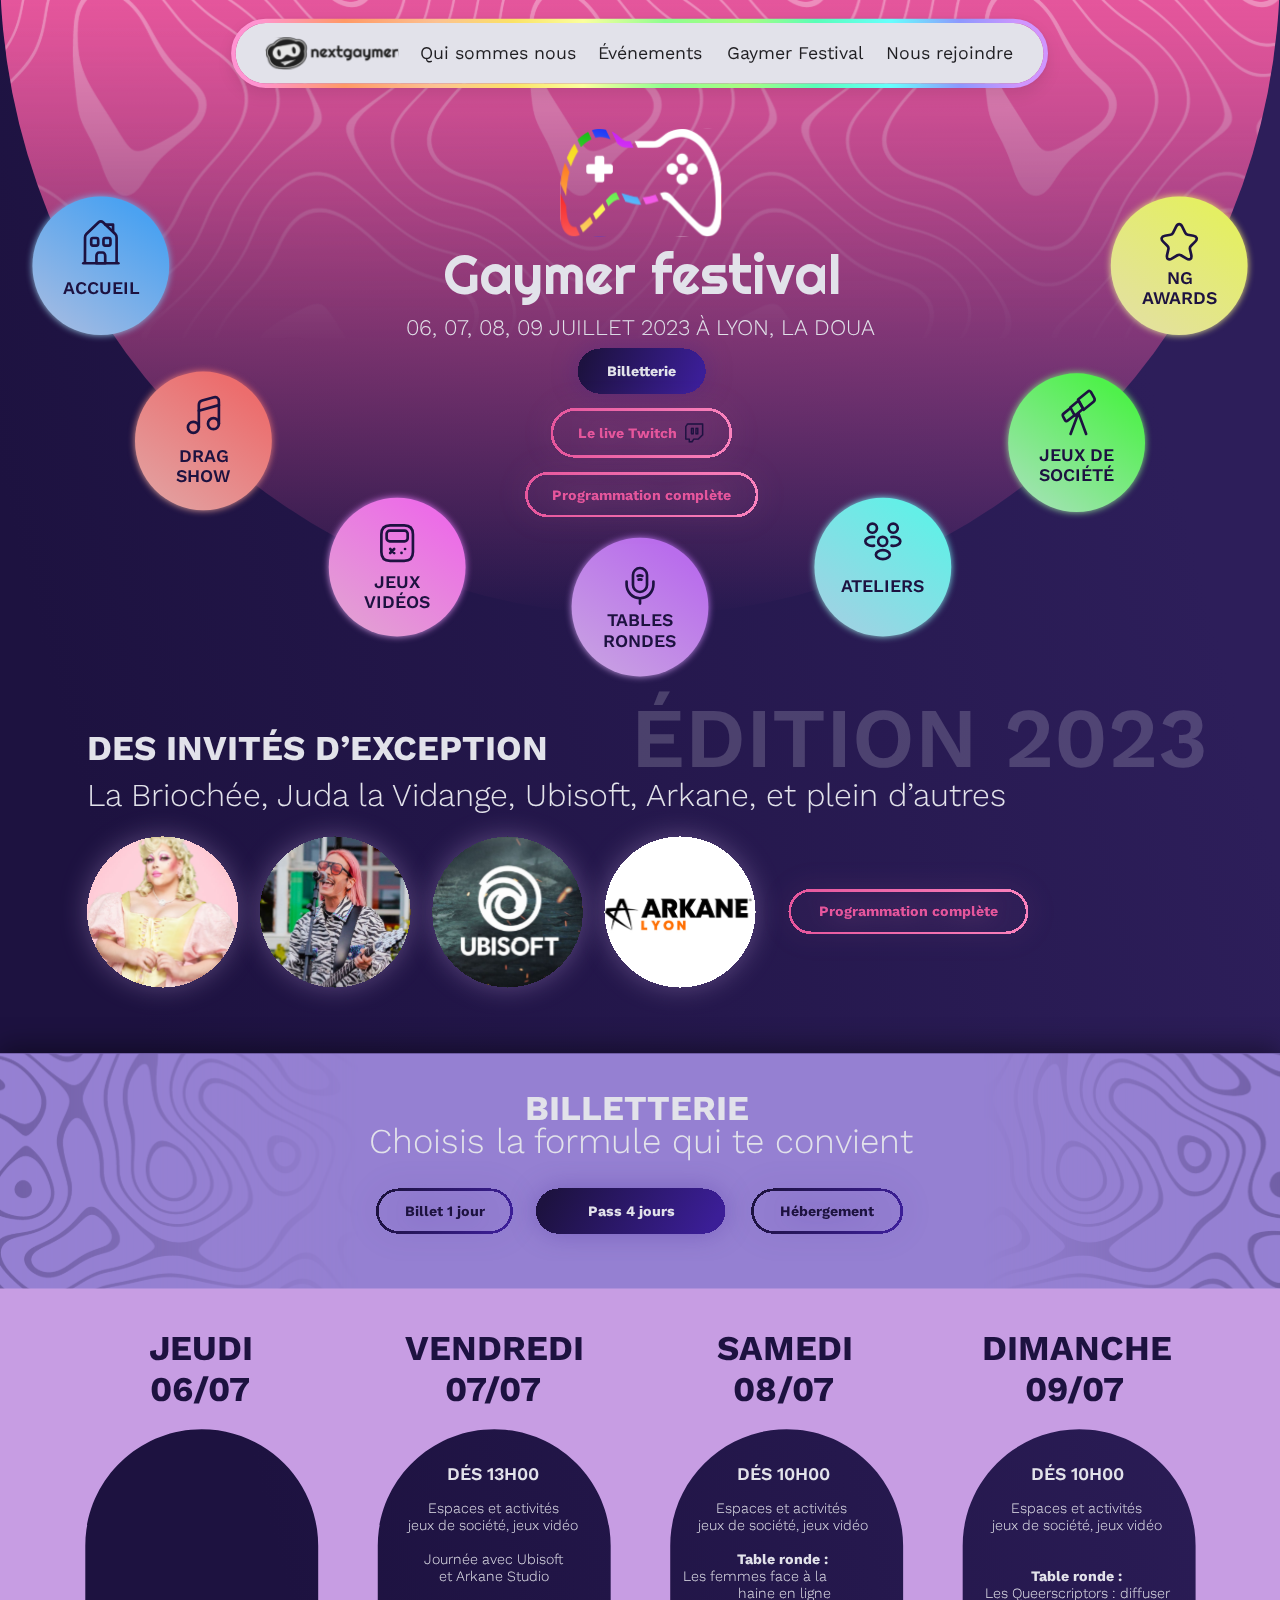
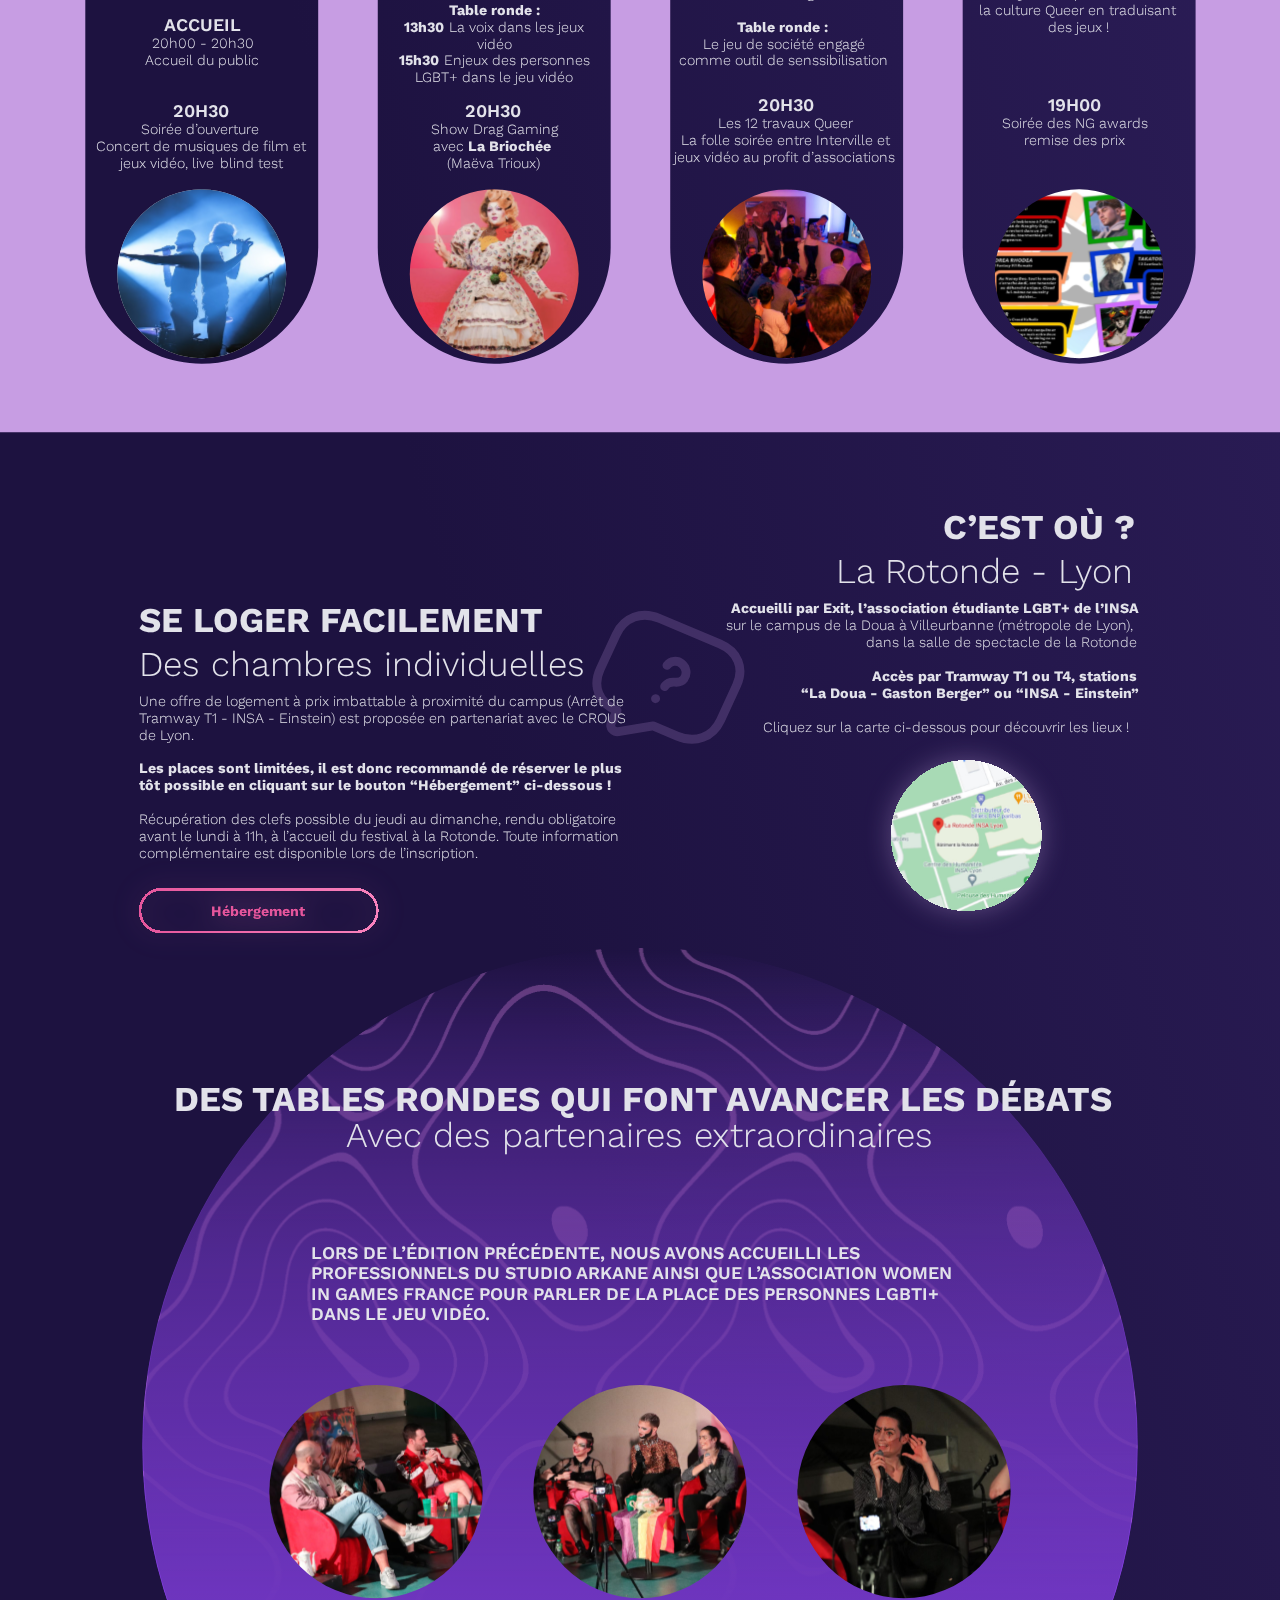
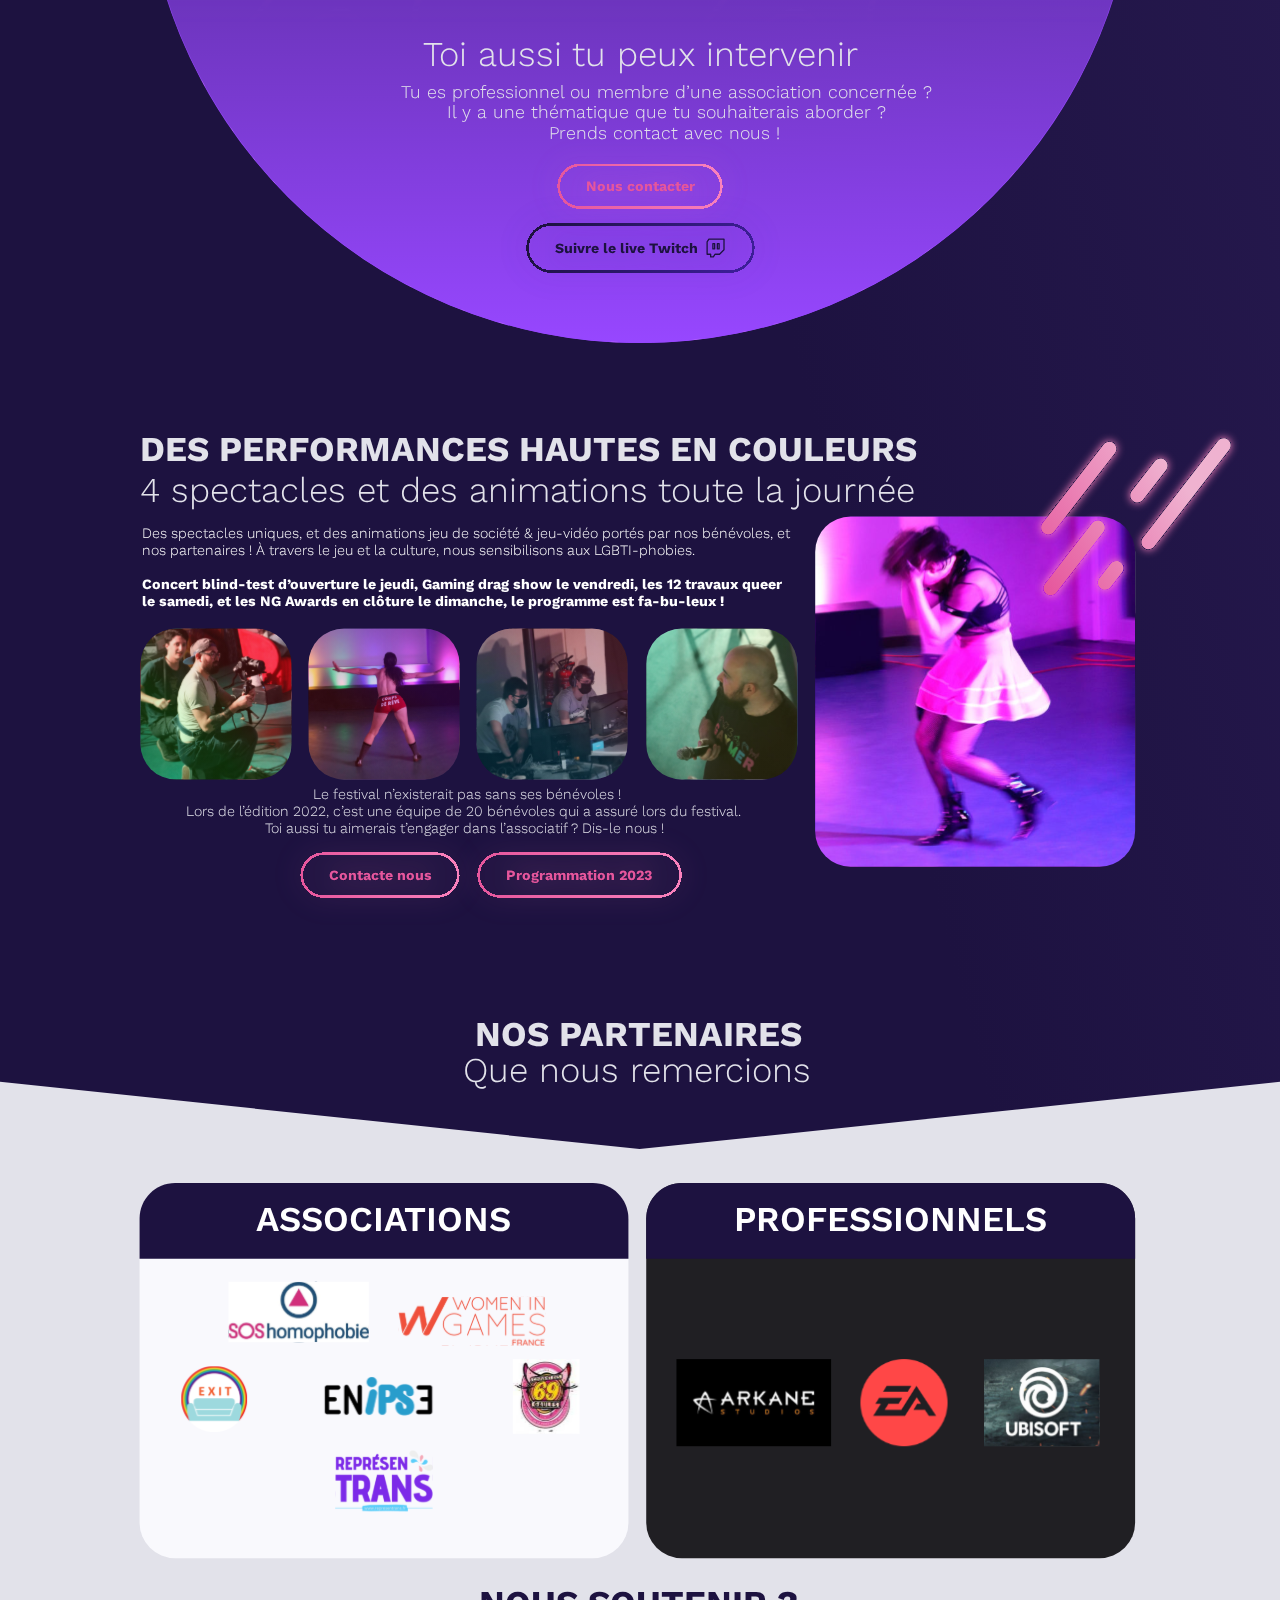
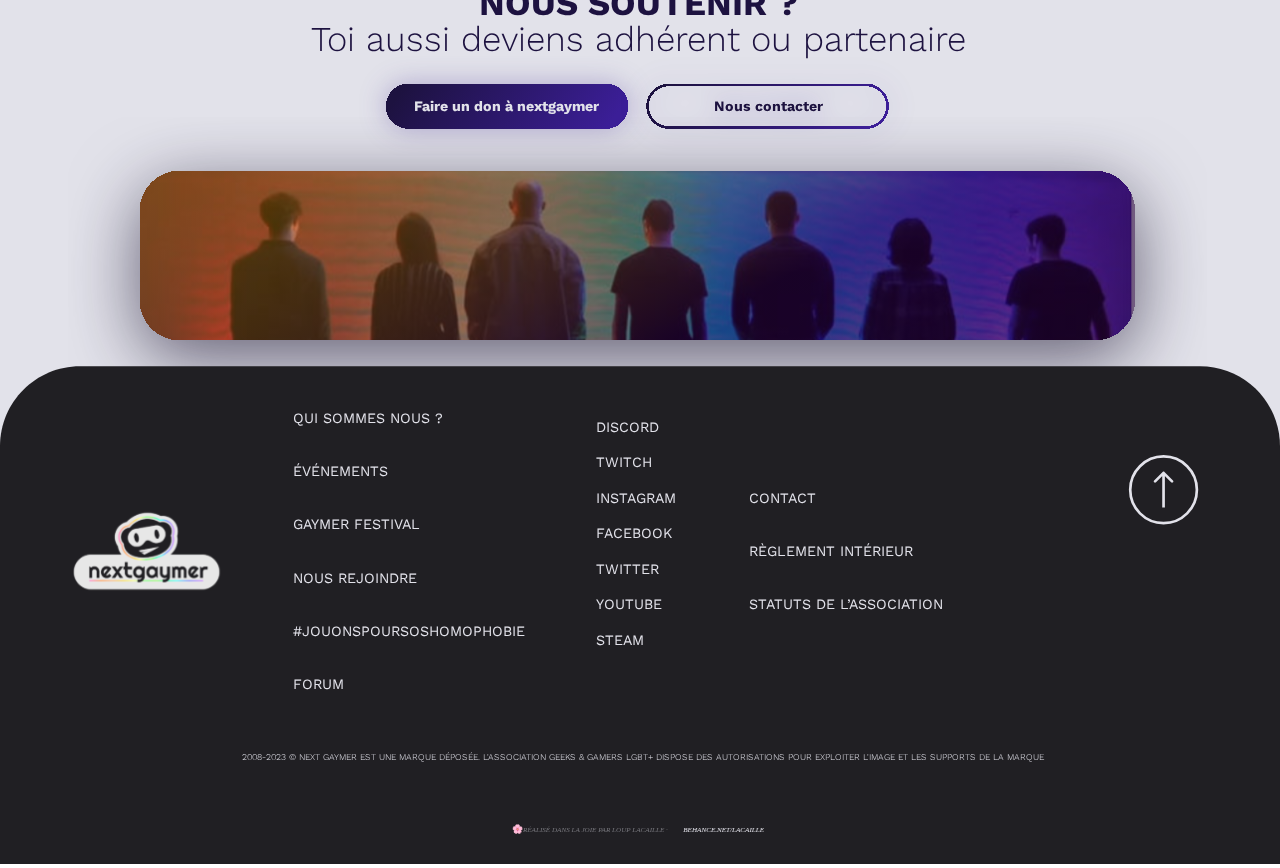
==== commit 8dd6ea51: "Fix nom table ronde again" ====
--- a/index.html
+++ b/index.html
@@ -472,7 +472,7 @@
 <text fill="#E2E2EA" xml:space="preserve" style="white-space: pre" font-family="Work Sans" font-size="20" font-weight="600" letter-spacing="0em"><tspan x="856.606" y="1929.18">20H30
 </tspan></text>
 </g>
-<g id="DÃ©s 10h00 Espaces et activitÃ©s jeux de sociÃ©tÃ©, jeux vidÃ©o Table ronde : La place des femmes face Ã  la haine en ligne Table ronde : Le jeu de sociÃ©tÃ© engagÃ© comme outil de senssibilisation">
+<g id="DÃ©s 10h00 Espaces et activitÃ©s jeux de sociÃ©tÃ©, jeux vidÃ©o Table ronde : Les femmes face Ã  la haine en ligne Table ronde : Le jeu de sociÃ©tÃ© engagÃ© comme outil de senssibilisation">
 <text fill="#E2E2EA" xml:space="preserve" style="white-space: pre" font-family="Work Sans" font-size="20" font-weight="600" letter-spacing="0em"><tspan x="832.994" y="1668.68">DÉS 10H00
 </tspan></text>
 <text fill="#E2E2EA" xml:space="preserve" style="white-space: pre" font-family="Work Sans" font-size="16" font-weight="bold" letter-spacing="0em"><tspan x="832.924" y="1763.68">Table ronde : 
@@ -482,7 +482,7 @@
 </tspan><tspan x="809.845" y="1706.68">Espaces et activités 
 </tspan><tspan x="789.345" y="1725.68">jeux de société, jeux vidéo
 </tspan><tspan x="886.509" y="1744.68">
-</tspan><tspan x="772.252" y="1782.68">La place des femmes face à la </tspan><tspan x="834.713" y="1801.68">haine en ligne
+</tspan><tspan x="772.252" y="1782.68">Les femmes face à la </tspan><tspan x="834.713" y="1801.68">haine en ligne
 </tspan><tspan x="886.509" y="1820.68">
 </tspan><tspan x="794.416" y="1858.68">Le jeu de société engagé </tspan><tspan x="768.252" y="1877.68">comme outil de senssibilisation</tspan></text>
 </g>
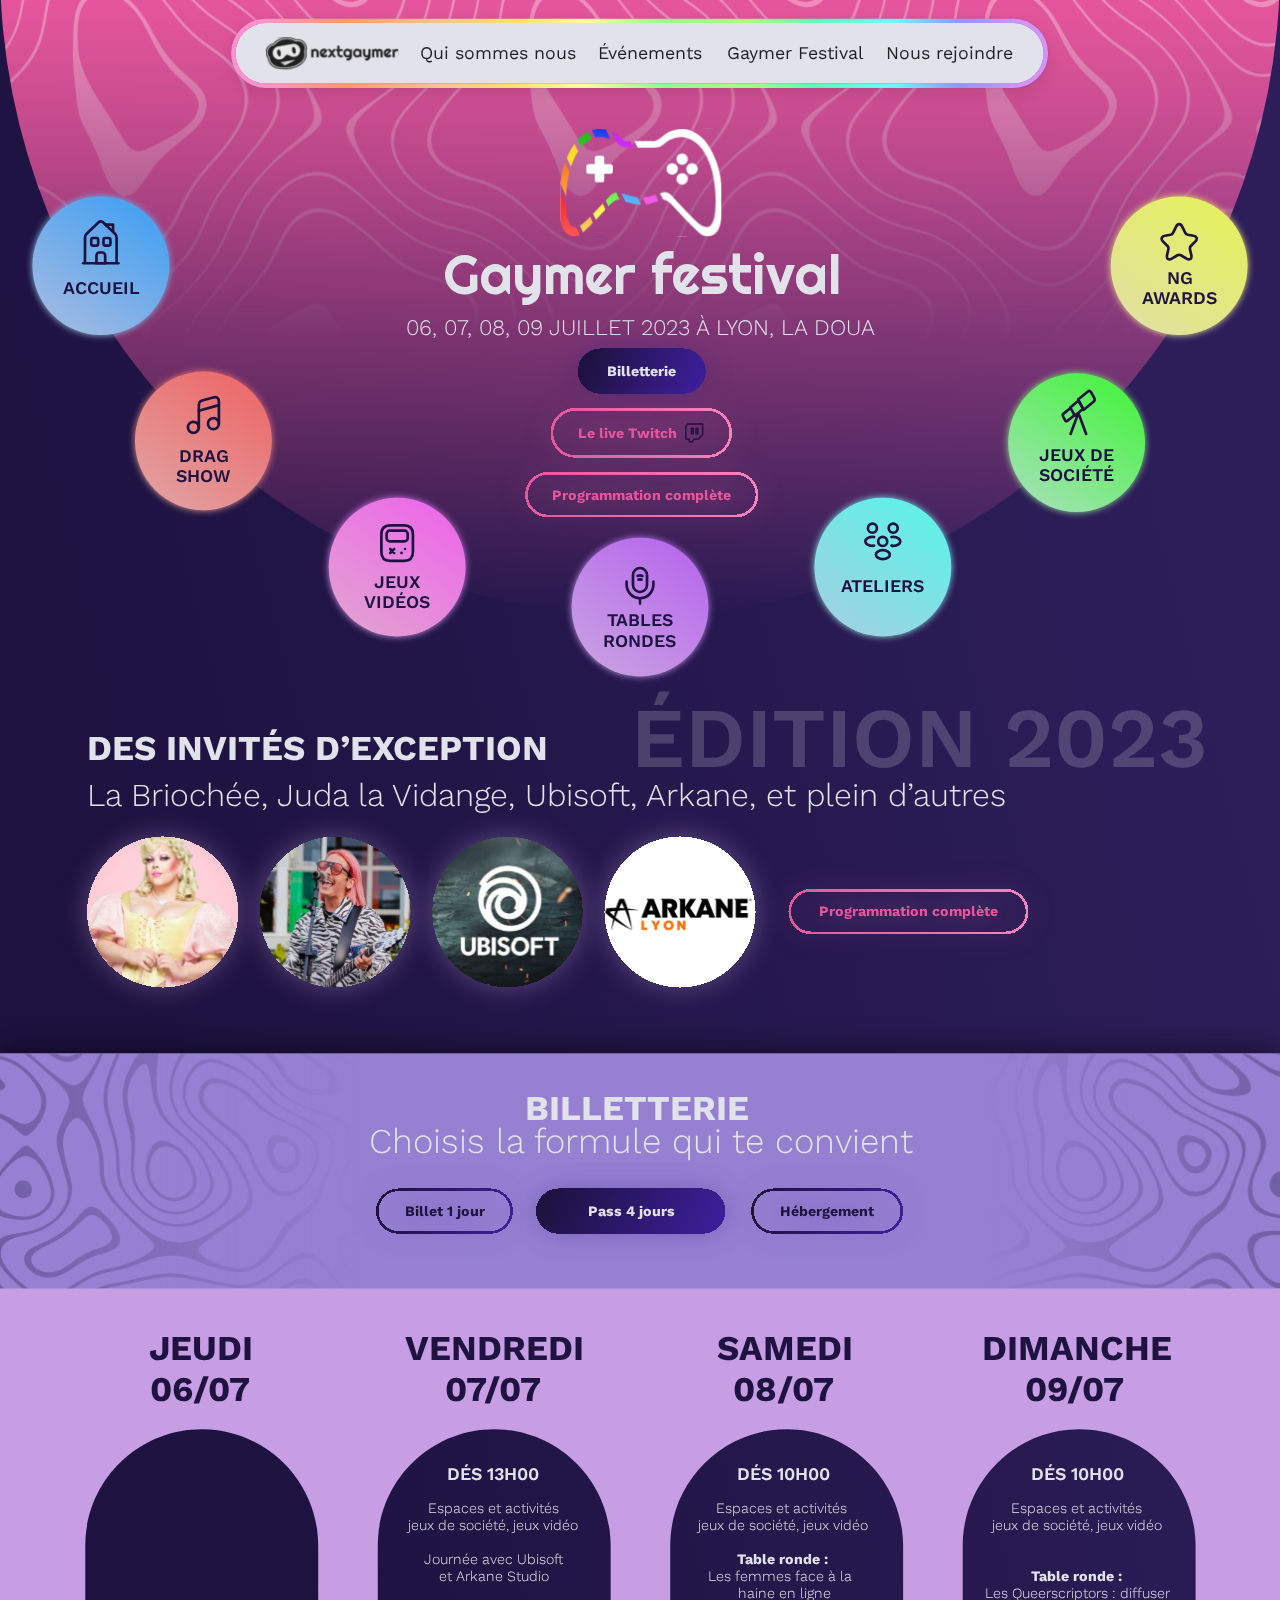
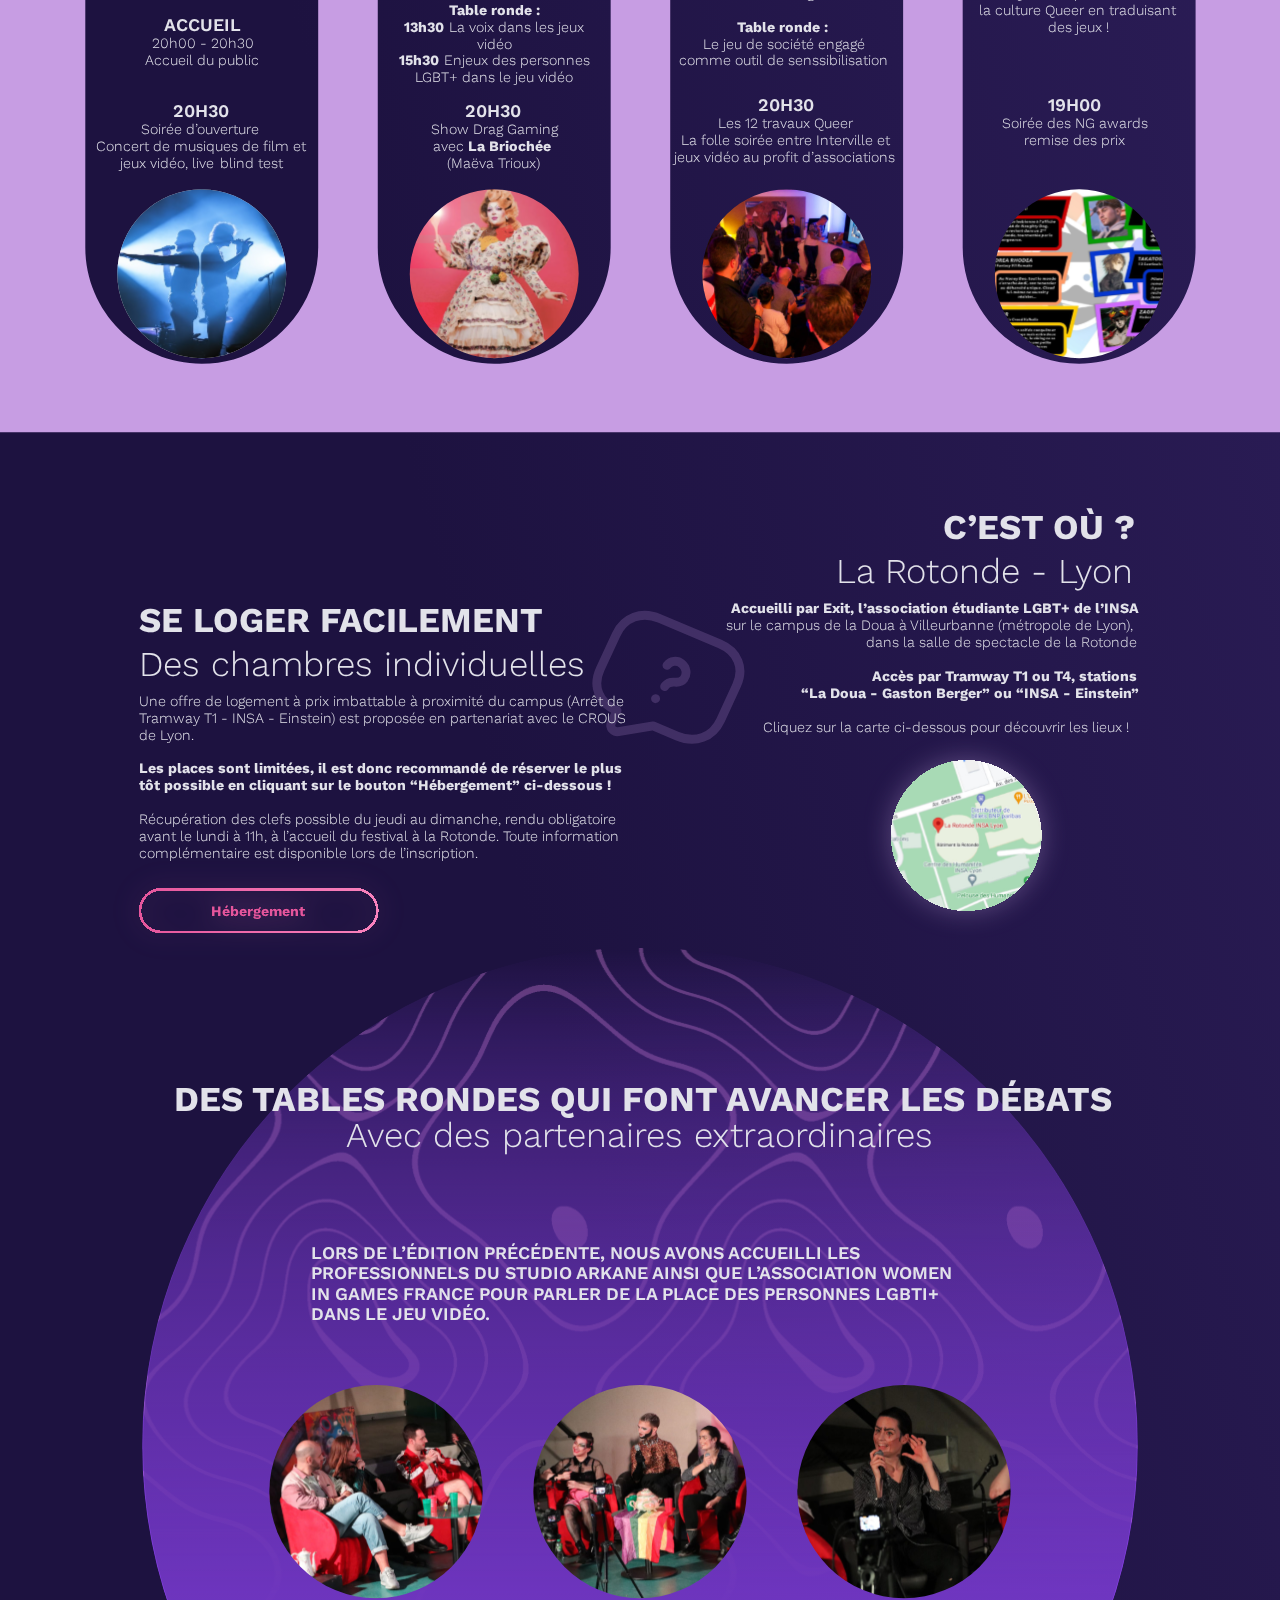
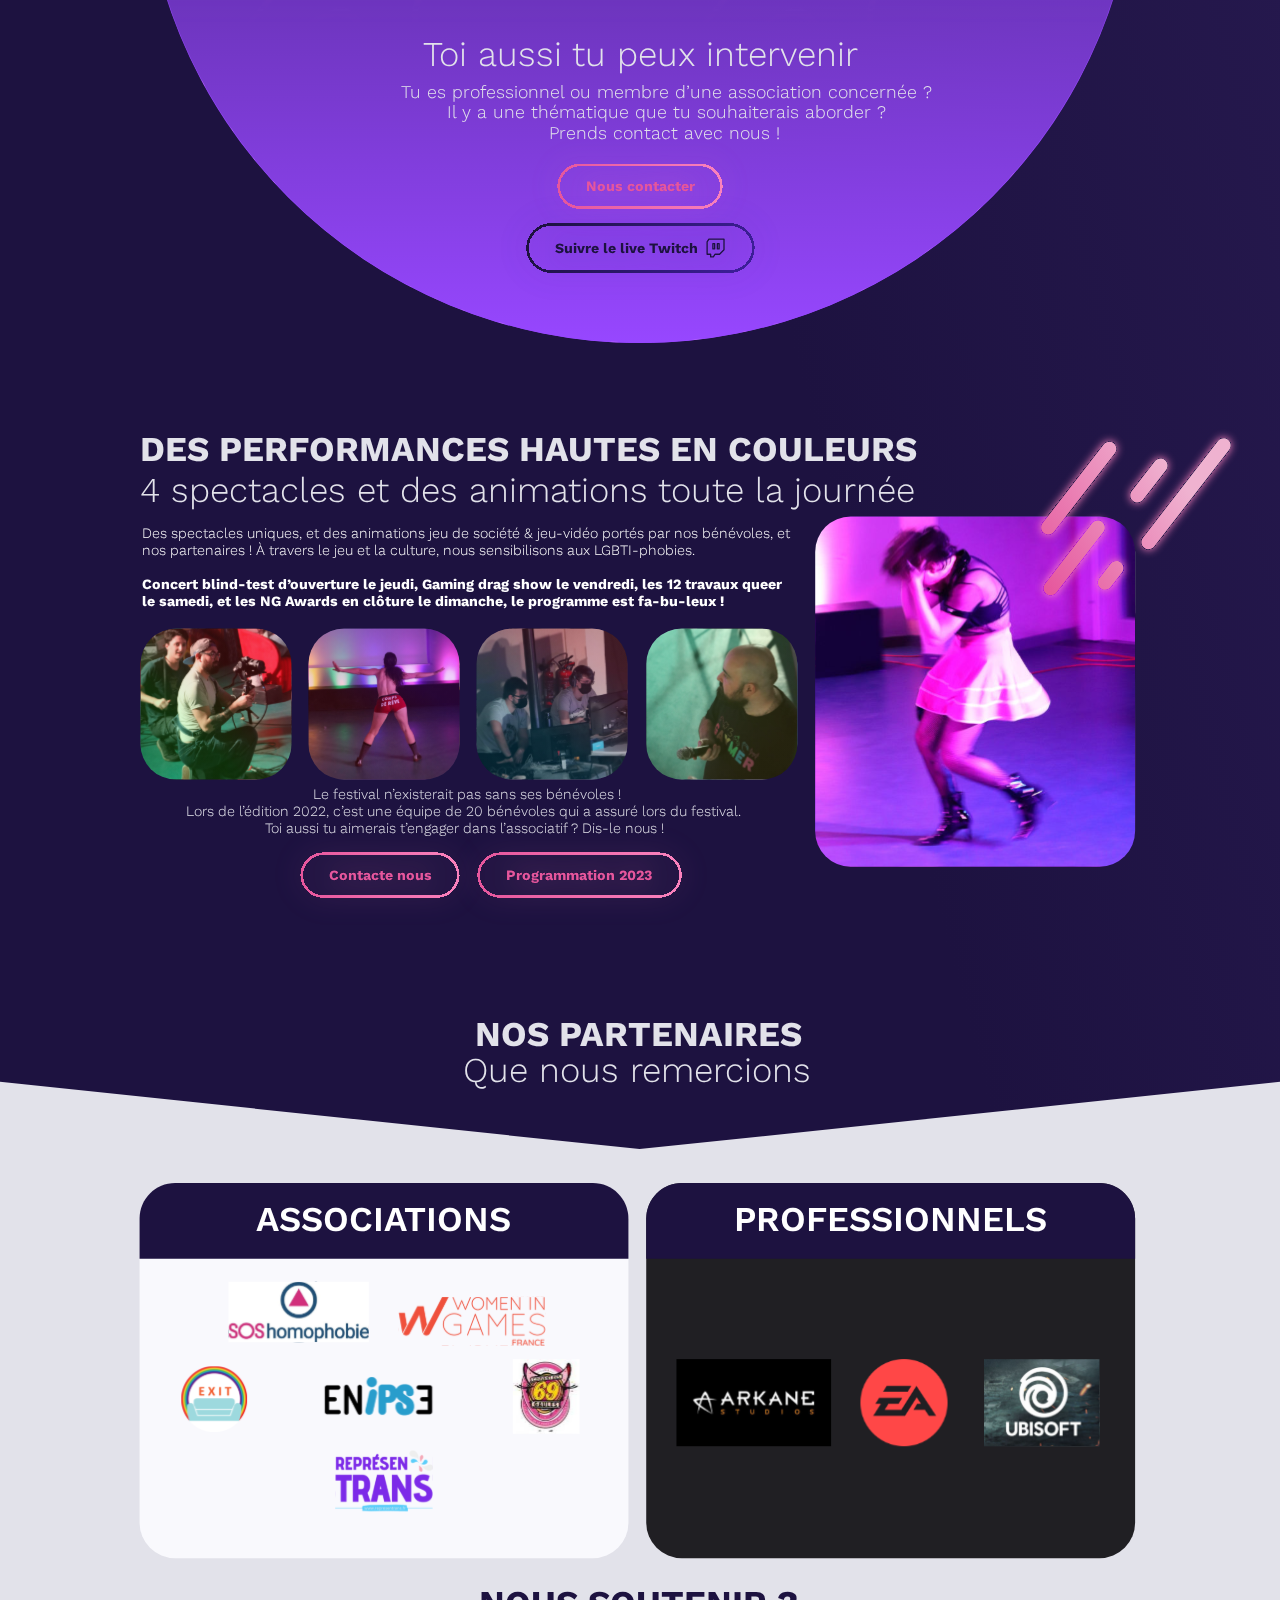
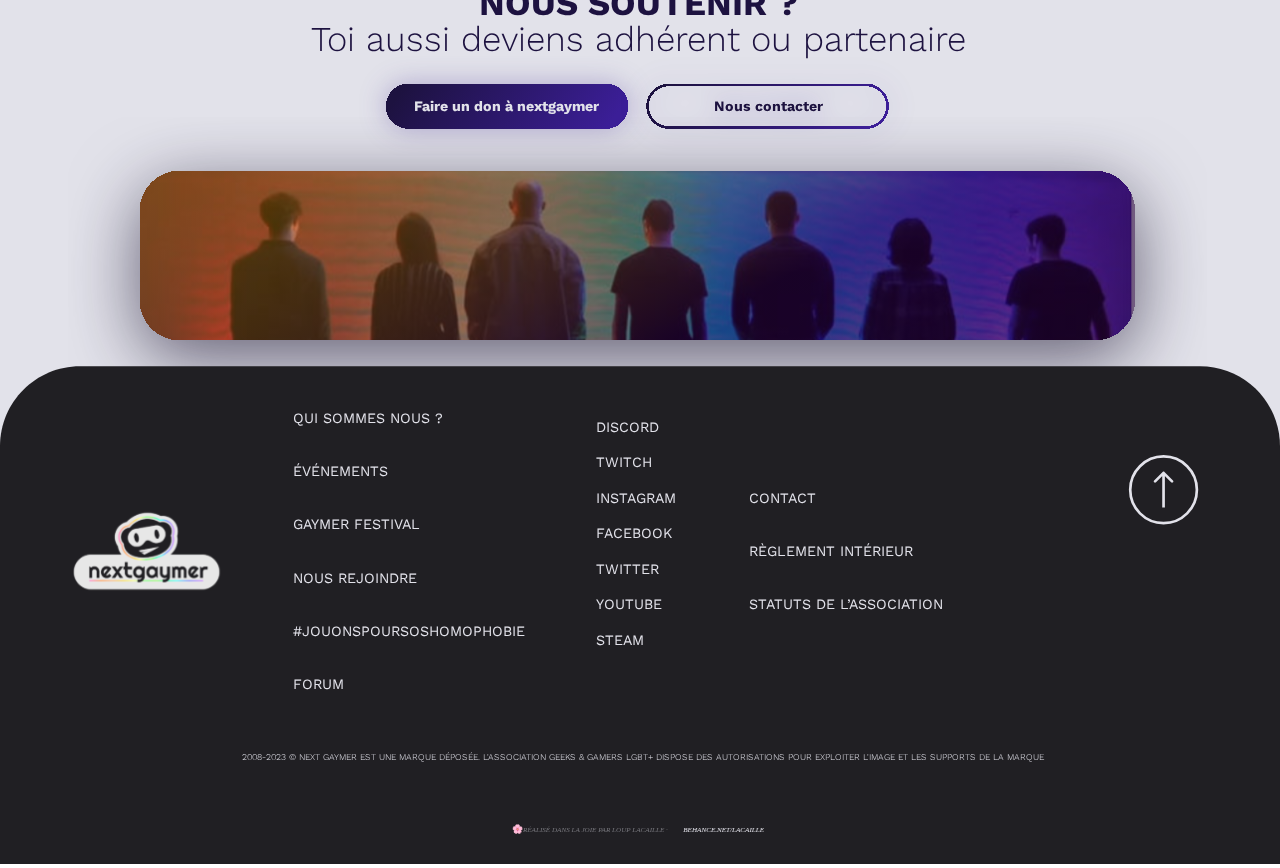
==== commit 1a7e1104: "Fix indent" ====
--- a/index.html
+++ b/index.html
@@ -482,7 +482,7 @@
 </tspan><tspan x="809.845" y="1706.68">Espaces et activités 
 </tspan><tspan x="789.345" y="1725.68">jeux de société, jeux vidéo
 </tspan><tspan x="886.509" y="1744.68">
-</tspan><tspan x="772.252" y="1782.68">Les femmes face à la </tspan><tspan x="834.713" y="1801.68">haine en ligne
+</tspan><tspan x="800.252" y="1782.68">Les femmes face à la </tspan><tspan x="834.713" y="1801.68">haine en ligne
 </tspan><tspan x="886.509" y="1820.68">
 </tspan><tspan x="794.416" y="1858.68">Le jeu de société engagé </tspan><tspan x="768.252" y="1877.68">comme outil de senssibilisation</tspan></text>
 </g>
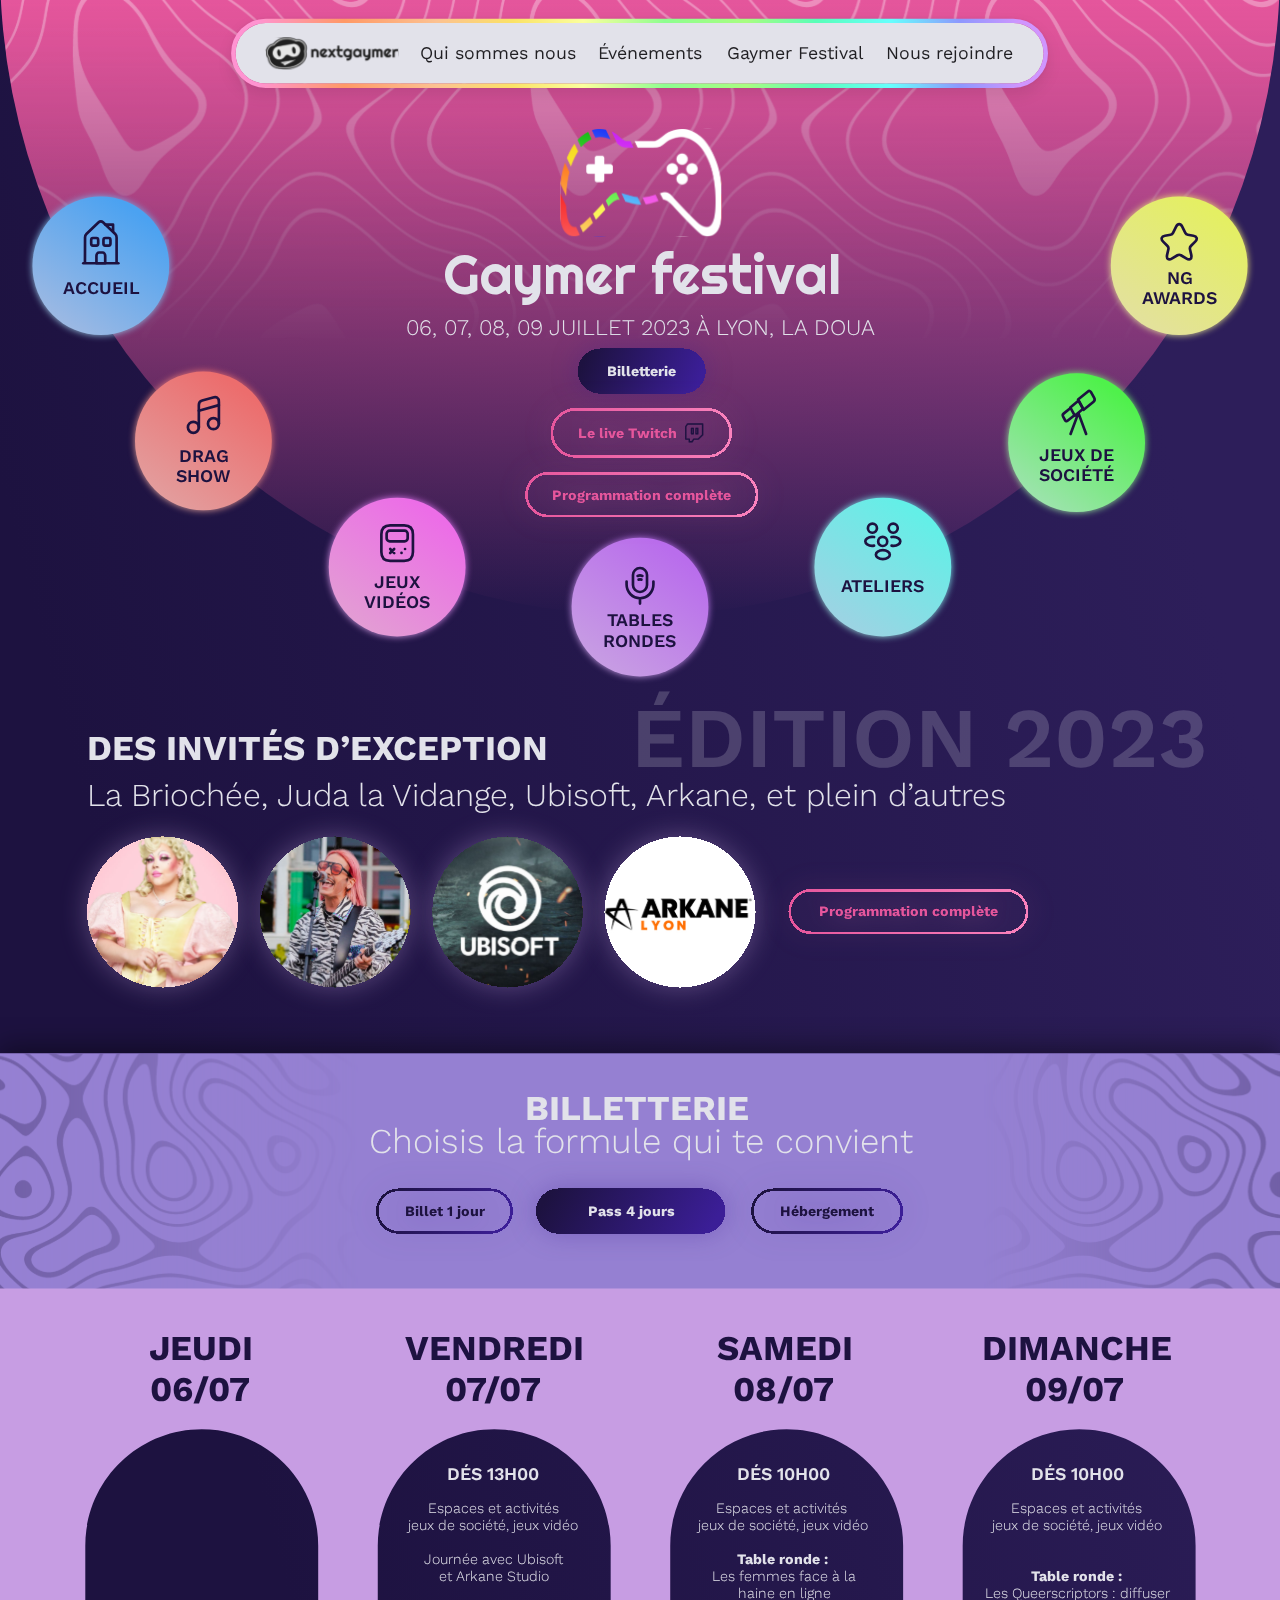
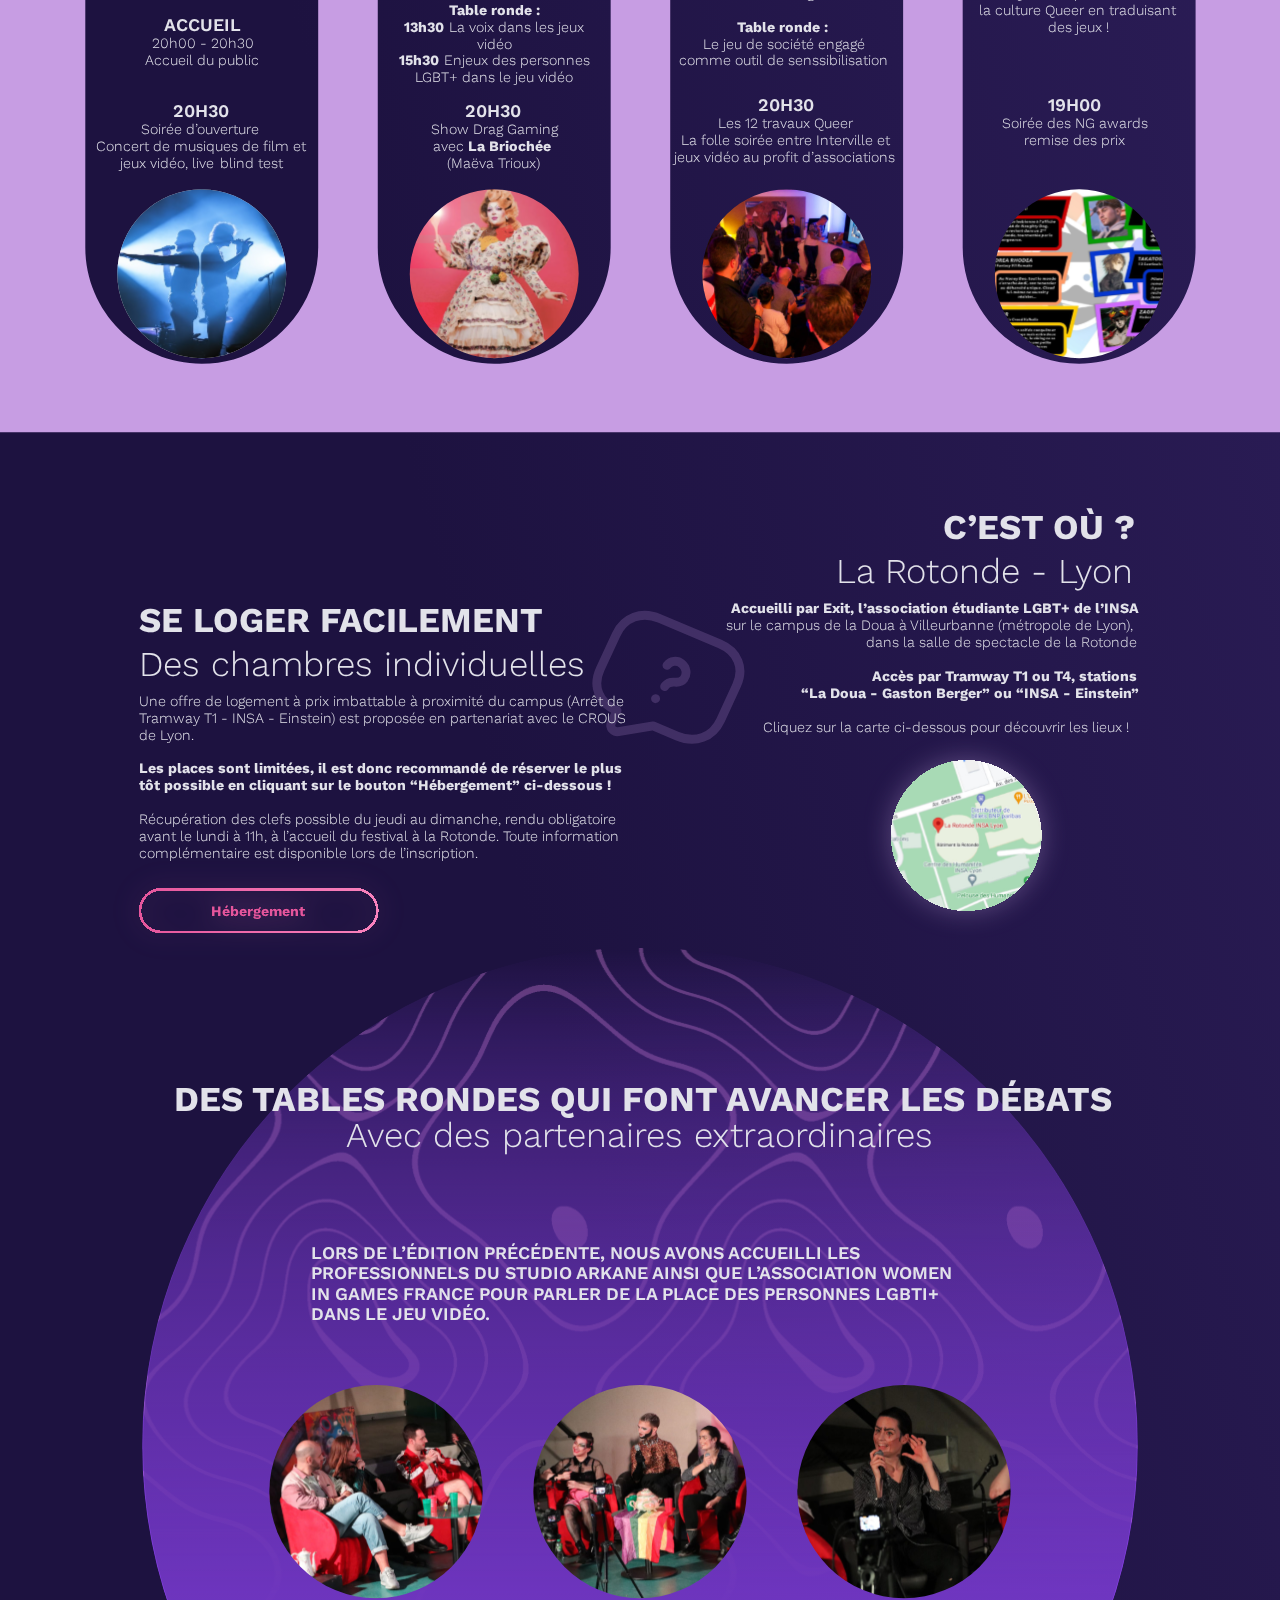
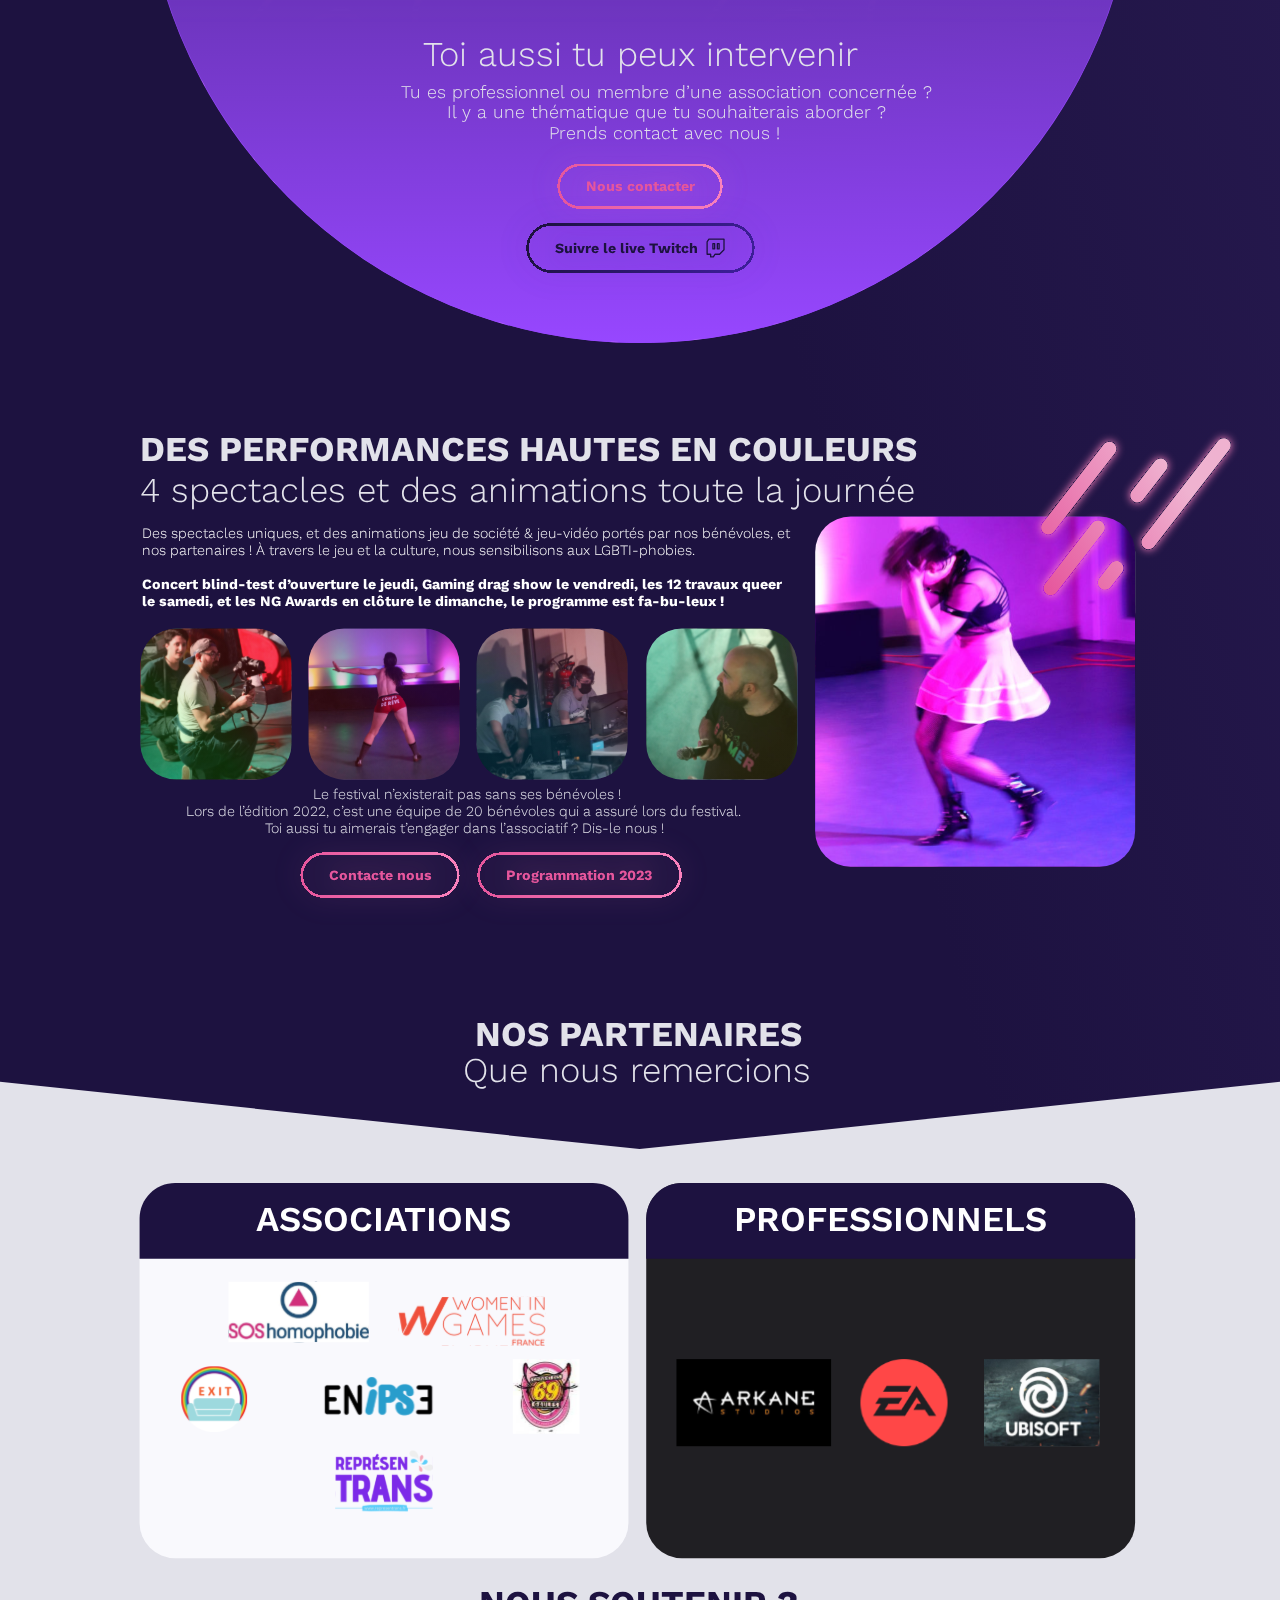
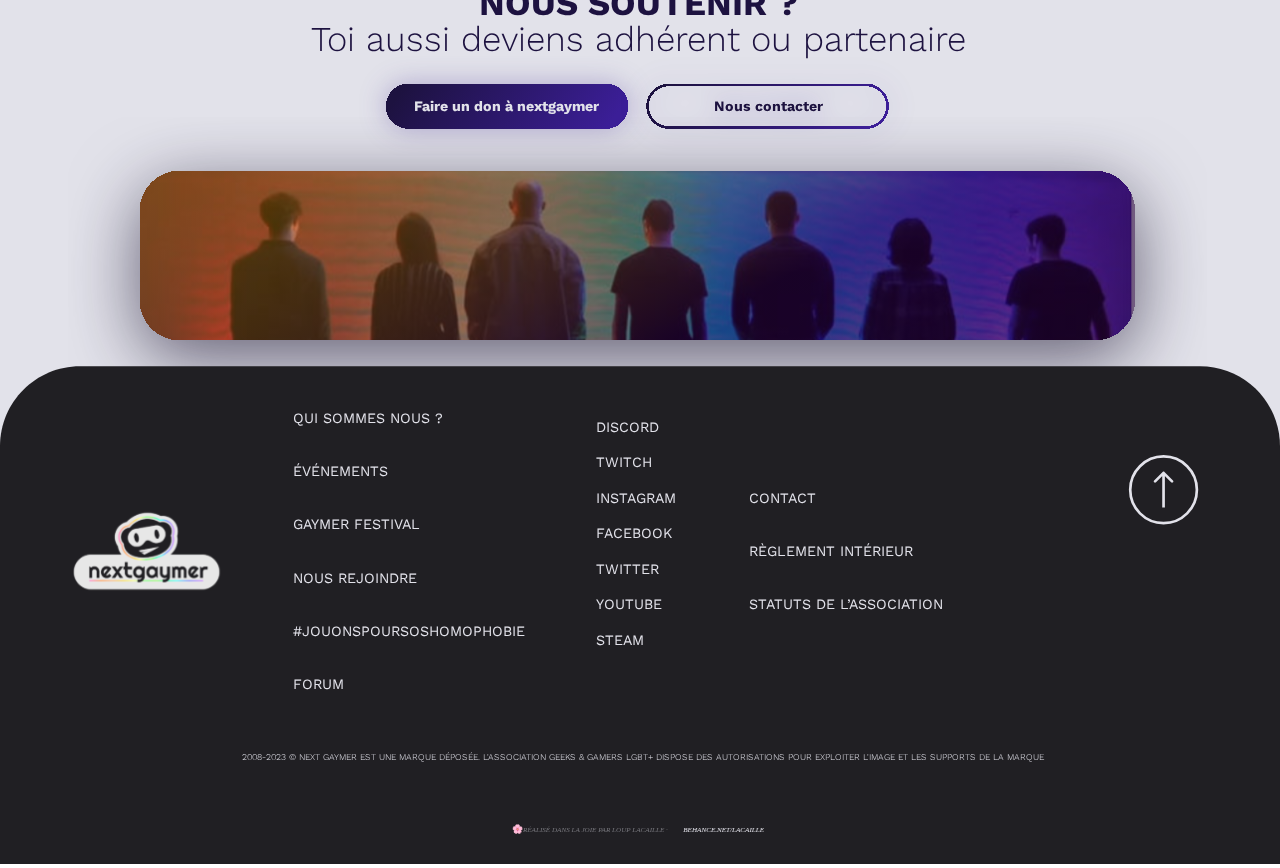
==== commit 77d64721: "Fix indent" ====
--- a/index.html
+++ b/index.html
@@ -482,7 +482,7 @@
 </tspan><tspan x="809.845" y="1706.68">Espaces et activités 
 </tspan><tspan x="789.345" y="1725.68">jeux de société, jeux vidéo
 </tspan><tspan x="886.509" y="1744.68">
-</tspan><tspan x="800.252" y="1782.68">Les femmes face à la </tspan><tspan x="834.713" y="1801.68">haine en ligne
+</tspan><tspan x="805.252" y="1782.68">Les femmes face à la </tspan><tspan x="834.713" y="1801.68">haine en ligne
 </tspan><tspan x="886.509" y="1820.68">
 </tspan><tspan x="794.416" y="1858.68">Le jeu de société engagé </tspan><tspan x="768.252" y="1877.68">comme outil de senssibilisation</tspan></text>
 </g>
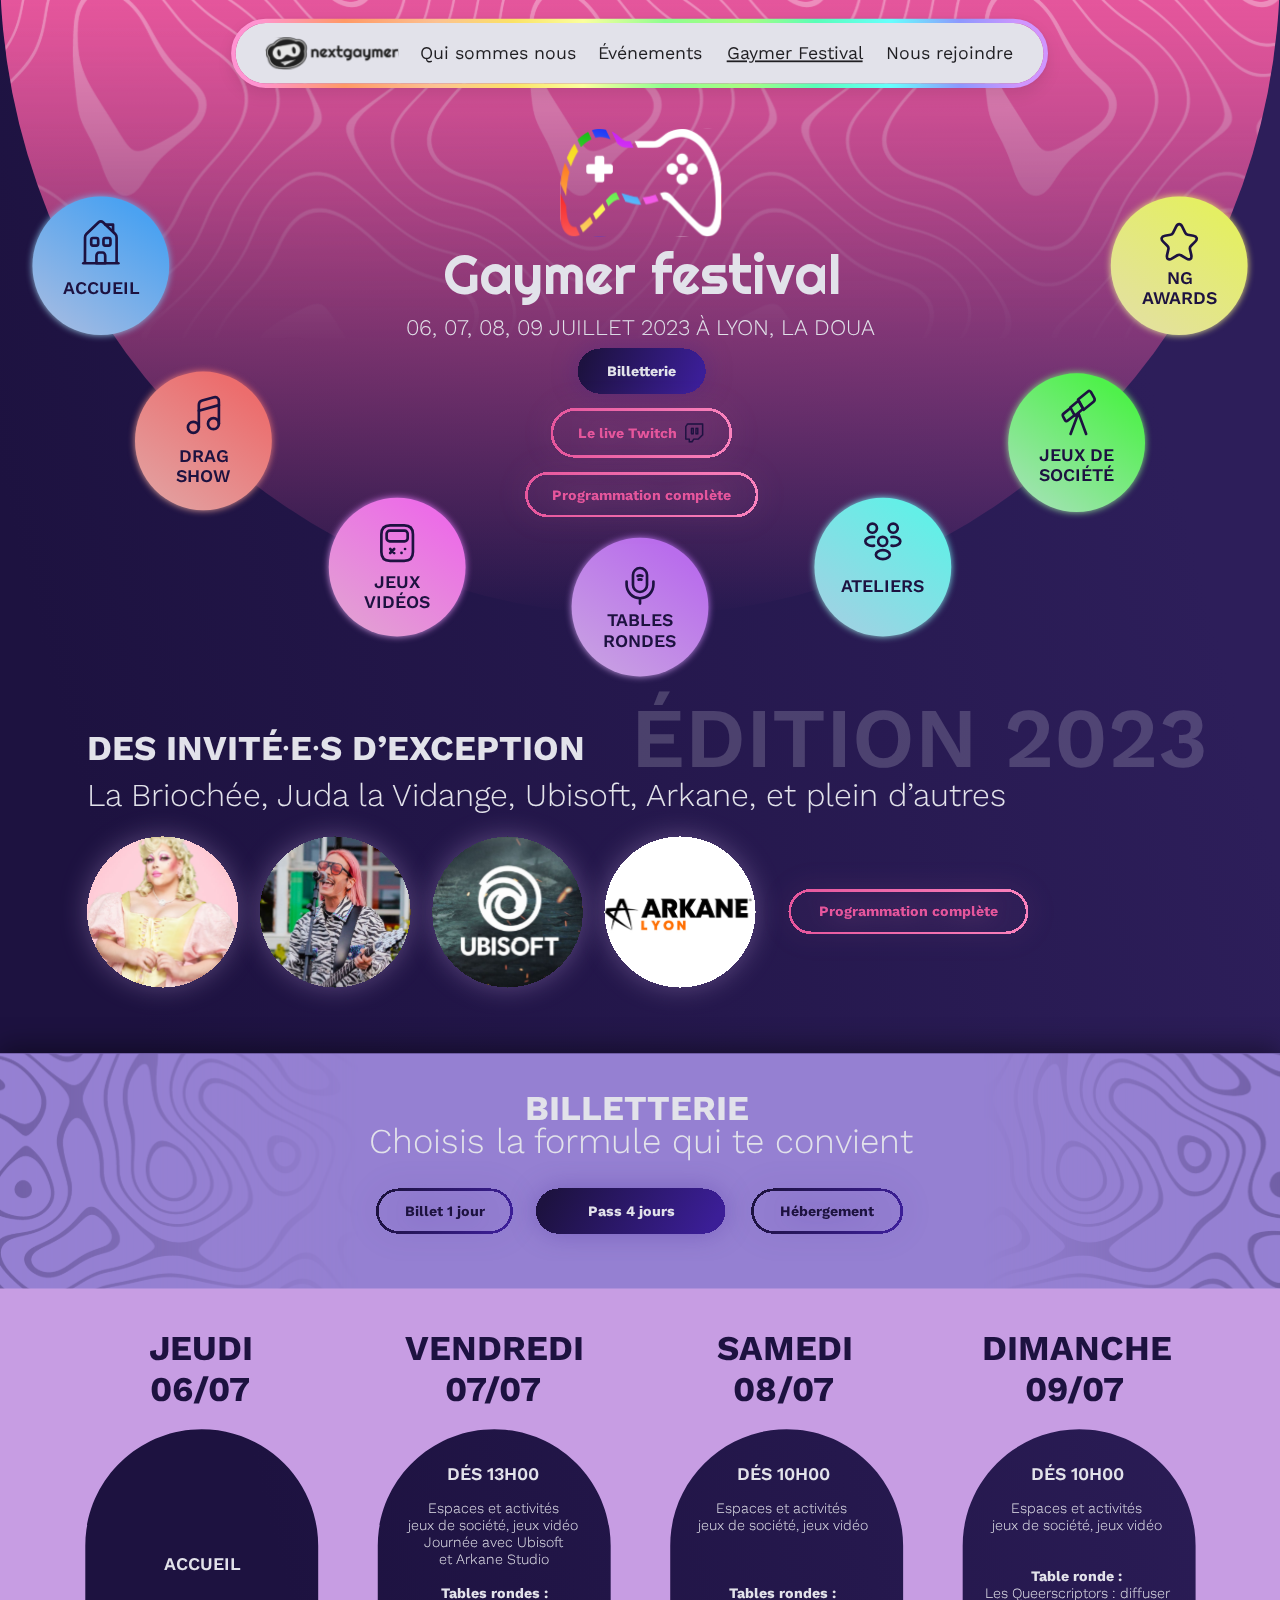
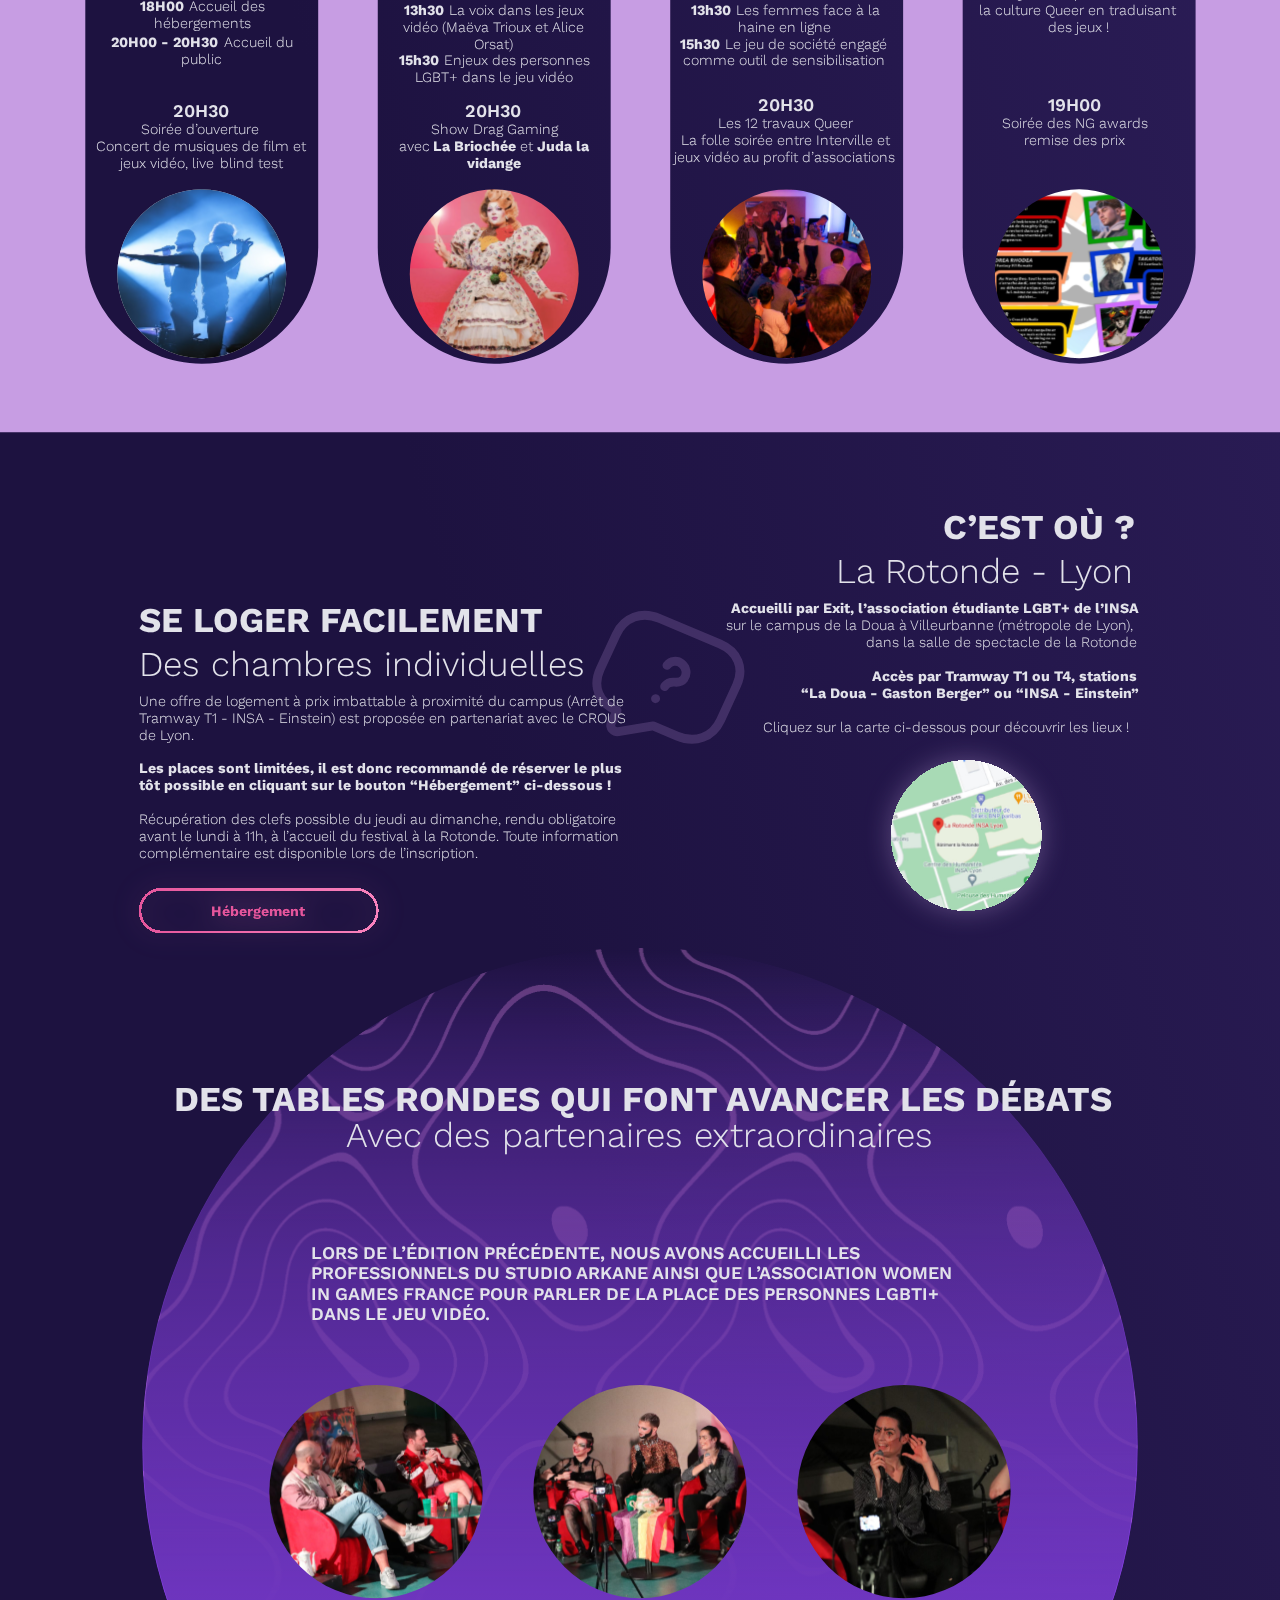
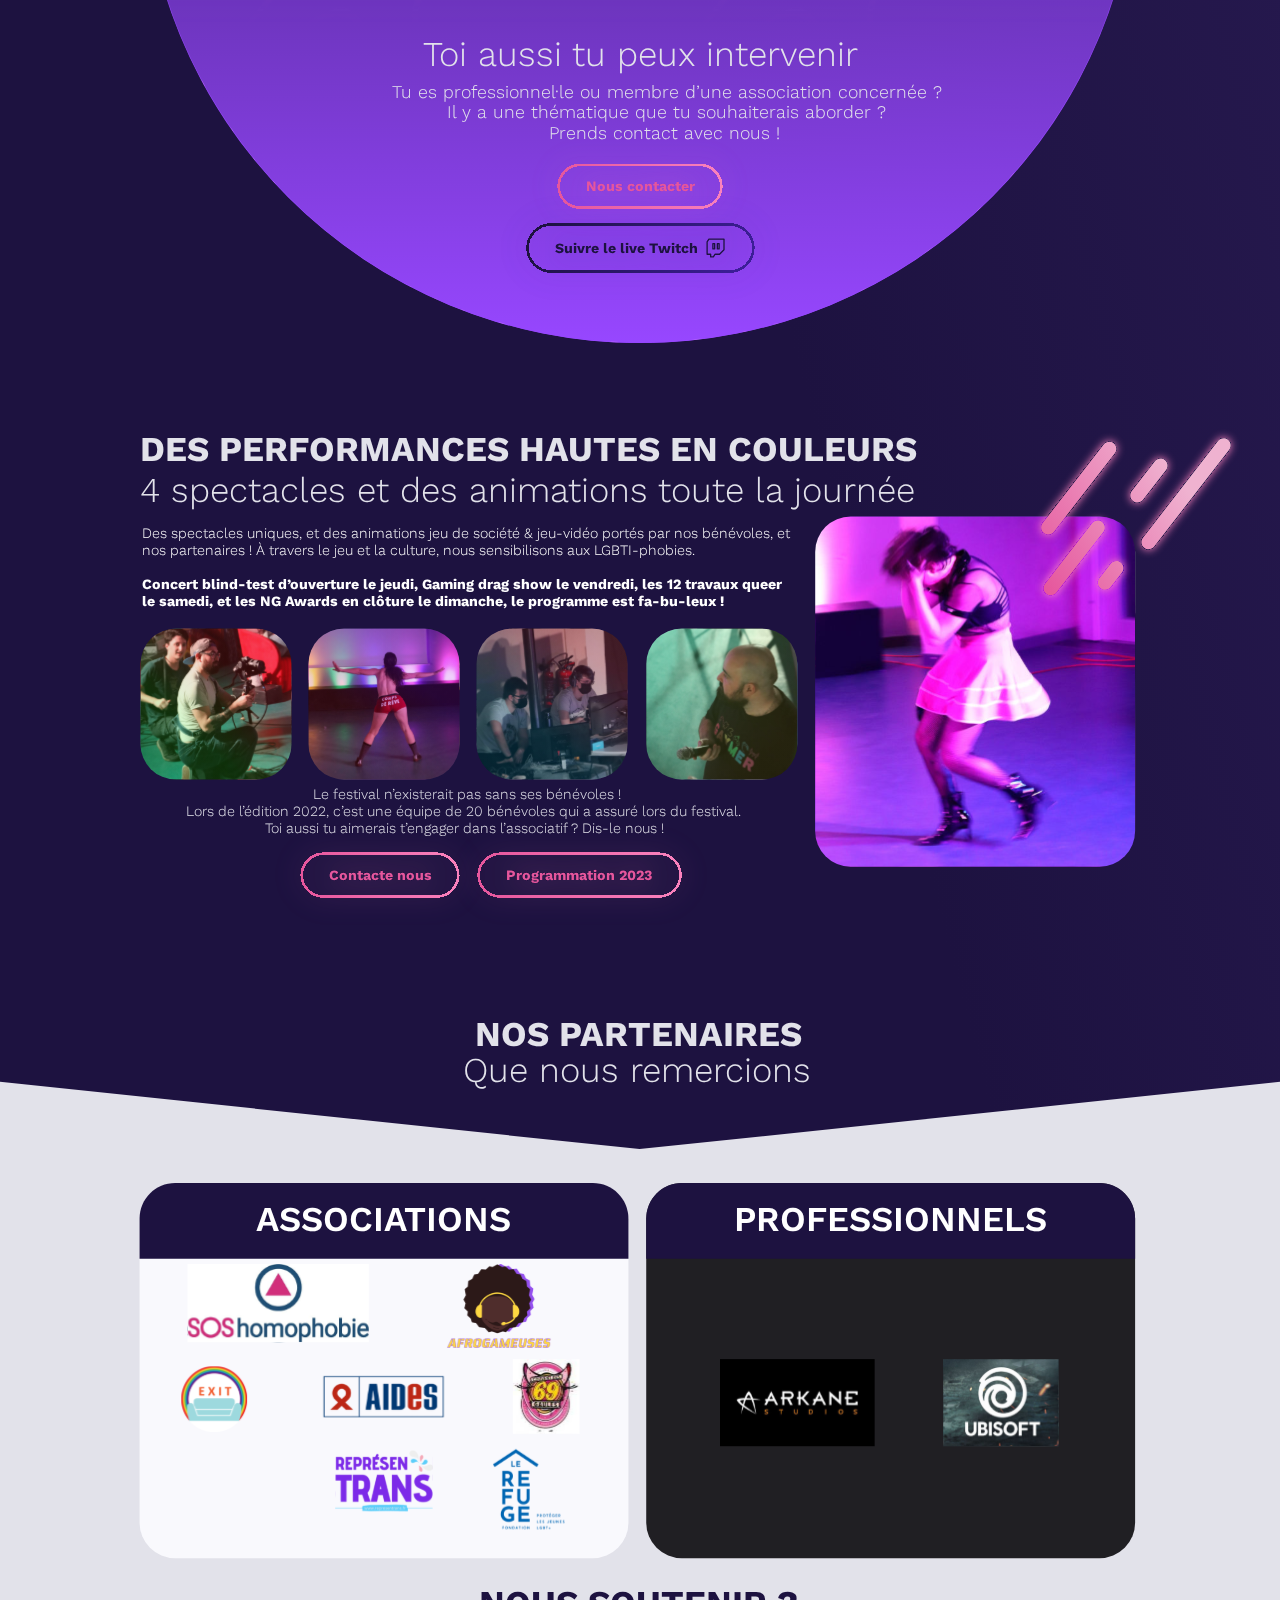
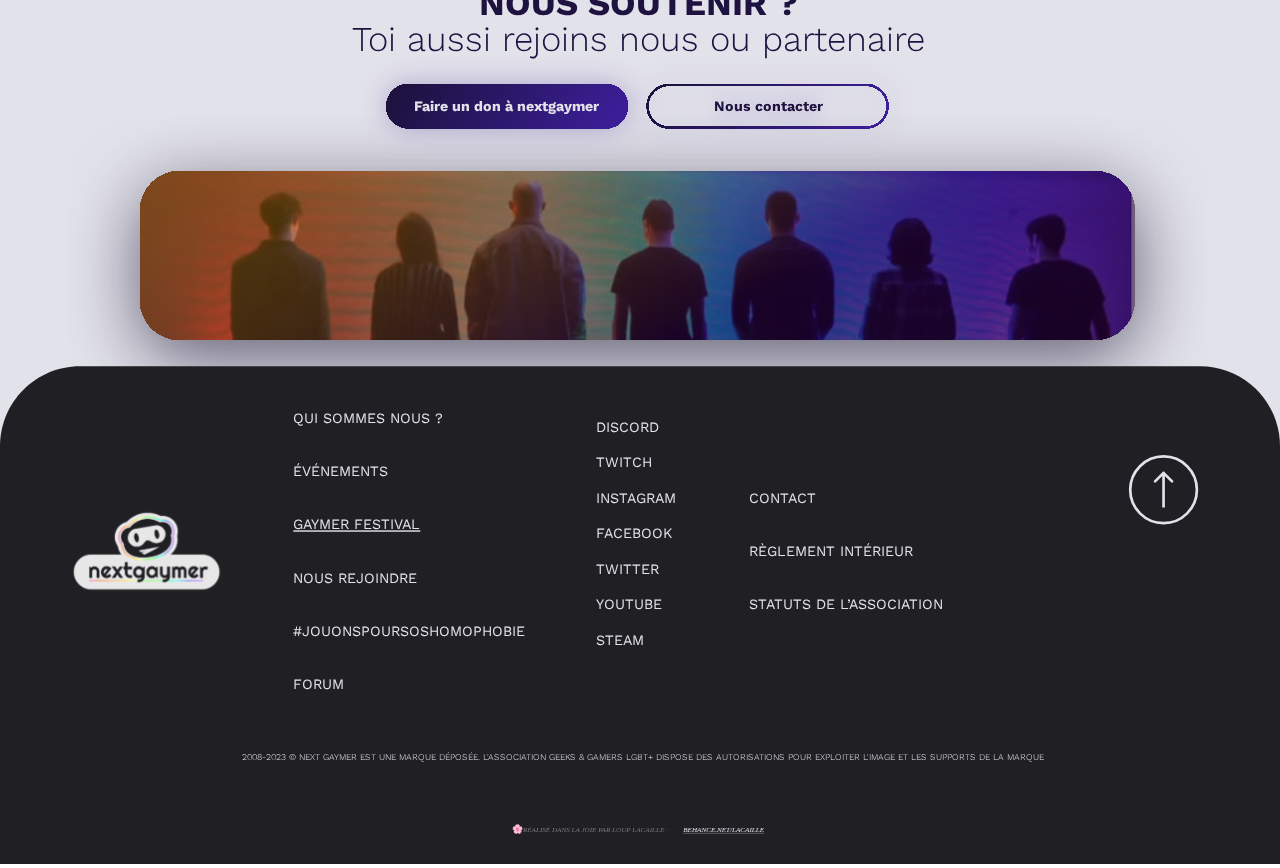
==== commit 33215abc: "Update" ====
--- a/index.html
+++ b/index.html
@@ -1,5 +1,5 @@
 <!DOCTYPE html>
-<html lang="fr">
+<html lang="en">
 
   <head>
     <meta charset="UTF-8">
@@ -25,19 +25,19 @@
 <path id="Rectangle 76" d="M161 4975C161 4952.91 178.909 4935 201 4935H671C693.091 4935 711 4952.91 711 4975V5020H161V4975Z" fill="#1D1240"/>
 <text id="Associations" fill="white" xml:space="preserve" style="white-space: pre" font-family="Work Sans" font-size="39.06" font-weight="600" letter-spacing="0em"><tspan x="292.134" y="4988.92">ASSOCIATIONS</tspan></text>
 <rect id="logo-representrans" x="381" y="5215" width="110" height="110" fill="url(#pattern0)"><a xlink:href="https://representrans.fr/"/></rect>
-<rect id="logo-sos-homophobie" x="261" y="5046" width="158" height="68" fill="url(#pattern1)"><a xlink:href="https://www.sos-homophobie.org/"/></rect>
-<rect id="logo-women-in-games" x="452" y="5063" width="166" height="55" fill="url(#pattern2)"><a xlink:href="https://womeningamesfrance.org/"/></rect>
-<rect id="logo-enipse" x="365" y="5151" width="141" height="48" fill="url(#pattern3)"><a xlink:href="https://www.enipse.fr/"/></rect>
-<rect id="logo-exit" x="208" y="5141" width="74" height="74" fill="url(#pattern4)"><a xlink:href="https://sassqueer.fr/"/></rect>
-<rect id="logo-soeurs" x="581" y="5133" width="75" height="84" fill="url(#pattern5)"><a xlink:href="http://www.couventdes69gaules.fr/"/></rect>
+<rect id="logo-le refuge" x="544" y="5225" width="110" height="110" fill="url(#pattern1)"/>
+<rect id="logo-sos-homophobie" x="215" y="5026" width="204" height="88" fill="url(#pattern2)"><a xlink:href="https://www.sos-homophobie.org/"/></rect>
+<rect id="logo-women-in-games" x="452" y="5026" width="227" height="99" fill="url(#pattern3)"><a xlink:href="https://womeningamesfrance.org/"/></rect>
+<rect id="logo-enipse" x="365" y="5151" width="141" height="48" fill="url(#pattern4)"><a xlink:href="https://www.enipse.fr/"/></rect>
+<rect id="logo-exit" x="208" y="5141" width="74" height="74" fill="url(#pattern5)"><a xlink:href="https://sassqueer.fr/"/></rect>
+<rect id="logo-soeurs" x="581" y="5133" width="75" height="84" fill="url(#pattern6)"><a xlink:href="http://www.couventdes69gaules.fr/"/></rect>
 </g>
 <g id="truile professionnels">
 <rect id="Rectangle 75_2" x="731" y="4935" width="550" height="422" rx="40" fill="#201F23"/>
-<rect id="logo-ea" x="972" y="5133" width="98" height="98" fill="url(#pattern6)"><a xlink:href="https://www.ea.com/fr-fr"/></rect>
 <path id="Rectangle 76_2" d="M731 4975C731 4952.91 748.909 4935 771 4935H1241C1263.09 4935 1281 4952.91 1281 4975V5020H731V4975Z" fill="#1D1240"/>
-<rect id="logo-ubisoft" x="1111" y="5133" width="130" height="98" fill="url(#pattern7)"><a xlink:href="https://www.ubisoft.com/fr-fr/"/></rect>
+<rect id="logo-ubisoft" x="1065" y="5133" width="130" height="98" fill="url(#pattern7)"><a xlink:href="https://www.ubisoft.com/fr-fr/"/></rect>
 <text id="professionnels" fill="white" xml:space="preserve" style="white-space: pre" font-family="Work Sans" font-size="39.06" font-weight="600" letter-spacing="0em"><tspan x="829.73" y="4988.92">PROFESSIONNELS</tspan></text>
-<rect id="logo-arkane" x="765" y="5133" width="174" height="98" fill="url(#pattern8)"><a xlink:href="https://www.arkane-studios.com/fr"/></rect>
+<rect id="logo-arkane" x="814" y="5133" width="174" height="98" fill="url(#pattern8)"><a xlink:href="https://www.arkane-studios.com/fr"/></rect>
 </g>
 <g id="partenaires">
 <text id="Nos partenaires" fill="#E2E2EA" xml:space="preserve" style="white-space: pre" font-family="Work Sans" font-size="39.06" font-weight="bold" letter-spacing="0em"><tspan x="538.44" y="4780.92">NOS PARTENAIRES</tspan></text>
@@ -45,7 +45,7 @@
 </g>
 <g id="partenaires_2">
 <text id="nous soutenir ?" fill="#1D1240" xml:space="preserve" style="white-space: pre" font-family="Work Sans" font-size="39.06" font-weight="bold" letter-spacing="0em"><tspan x="542.541" y="5420.92">NOUS SOUTENIR ?</tspan></text>
-<text id="Toi aussi deviens adhÃ©rent ou partenaire" fill="#1D1240" xml:space="preserve" style="white-space: pre" font-family="Work Sans" font-size="39.06" font-weight="300" letter-spacing="0em"><tspan x="353.325" y="5460.92">Toi aussi deviens adhérent ou partenaire</tspan></text>
+<text id="Toi aussi rejoins nous ou partenaire" fill="#1D1240" xml:space="preserve" style="white-space: pre" font-family="Work Sans" font-size="39.06" font-weight="300" letter-spacing="0em"><tspan x="399.804" y="5460.92">Toi aussi rejoins nous ou partenaire</tspan></text>
 </g>
 <g id="Rectangle 1" filter="url(#filter1_d_335_575)">
 <rect x="161" y="5596" width="1120" height="191" rx="45" fill="url(#pattern9)" shape-rendering="crispEdges"/>
@@ -118,7 +118,7 @@
 <circle id="Ellipse 16" cx="1021" cy="3482" r="120" fill="url(#pattern18)"/>
 </g>
 <text id="Lors de lâÃ©dition prÃ©cÃ©dente, nous avons accueilli les professionnels du studio Arkane ainsi que lâassociation Women In Games France pour parler de la place des personnes LGBTI+ dans le jeu vidÃ©o." fill="#E2E2EA" xml:space="preserve" style="white-space: pre" font-family="Work Sans" font-size="20" font-weight="600" letter-spacing="0em"><tspan x="354" y="3220.37">LORS DE L’ÉDITION PRÉCÉDENTE, NOUS AVONS ACCUEILLI LES </tspan><tspan x="354" y="3243.37">PROFESSIONNELS DU STUDIO ARKANE AINSI QUE L’ASSOCIATION WOMEN </tspan><tspan x="354" y="3266.37">IN GAMES FRANCE POUR PARLER DE LA PLACE DES PERSONNES LGBTI+ </tspan><tspan x="354" y="3289.37">DANS LE JEU VIDÉO.</tspan></text>
-<text id="Tu es professionnel ou membre dâune association concernÃ©e ? Il y a une thÃ©matique que tu souhaiterais aborder ? Prends contact avec nous !" fill="#E2E2EA" xml:space="preserve" style="white-space: pre" font-family="Work Sans" font-size="20" font-weight="300" letter-spacing="0em"><tspan x="455.158" y="3713.87">Tu es professionnel ou membre d’une association concernée ?
+<text id="Tu es professionnelÂ·le ou membre dâune association concernÃ©e ? Il y a une thÃ©matique que tu souhaiterais aborder ? Prends contact avec nous !" fill="#E2E2EA" xml:space="preserve" style="white-space: pre" font-family="Work Sans" font-size="20" font-weight="300" letter-spacing="0em"><tspan x="445.061" y="3713.87">Tu es professionnel·le ou membre d’une association concernée ?
 </tspan><tspan x="506.506" y="3736.87">Il y a une thématique que tu souhaiterais aborder ? 
 </tspan><tspan x="621.613" y="3759.87">Prends contact avec nous !</tspan></text>
 <g id="nous-contacter-button" filter="url(#filter5_d_335_575)" class="fill-button">
@@ -217,7 +217,10 @@
 <circle cx="769" cy="1030" r="85" fill="url(#pattern24)" shape-rendering="crispEdges"/>
 </g>
 <text id="La BriochÃ©e, Juda la Vidange, Ubisoft, Arkane, et plein dâautres" fill="#E2E2EA" xml:space="preserve" style="white-space: pre" font-family="Work Sans" font-size="36" font-weight="300" letter-spacing="0em"><tspan x="102" y="910.866">La Briochée, Juda la Vidange, Ubisoft, Arkane, et plein d’autres</tspan></text>
-<text id="des invitÃ©s dâexception" fill="#E2E2EA" xml:space="preserve" style="white-space: pre" font-family="Work Sans" font-size="39.06" font-weight="bold" letter-spacing="0em"><tspan x="102" y="858.917">DES INVITÉS D’EXCEPTION</tspan></text>
+<g id="des invitÃ©Â·eÂ·s dâexception">
+<text fill="#E2E2EA" xml:space="preserve" style="white-space: pre" font-family="Work Sans" font-size="39.06" font-weight="bold" letter-spacing="0em"><tspan x="102" y="858.917">DES INVITÉ</tspan><tspan x="330.486" y="858.917">E</tspan><tspan x="363.939" y="858.917">S D’EXCEPTION</tspan></text>
+<text fill="#E2E2EA" xml:space="preserve" style="white-space: pre" font-family="Work Sans" font-size="39.06" letter-spacing="0em"><tspan x="321.674" y="858.917">·</tspan><tspan x="355.127" y="858.917">·</tspan></text>
+</g>
 </g>
 <g id="Hero">
 <ellipse id="lune rose top" cx="724" cy="-34" rx="720" ry="730" fill="url(#paint19_linear_335_575)"/>
@@ -344,7 +347,7 @@
 <text id="Qui sommes nous_2" fill="#201F23" xml:space="preserve" style="white-space: pre" font-family="Work Sans" font-size="20" letter-spacing="0em"><tspan x="677.127" y="70.87">Événements</tspan><a xlink:href="https://nextgaymer.com/evenements/"/></text>
 </g>
 <g id="gaymer-festival" clip-path="url(#clip2_335_575)">
-<text id="Qui sommes nous_3" fill="#201F23" xml:space="preserve" style="white-space: pre" font-family="Work Sans" font-size="20" letter-spacing="0em"><tspan x="821.441" y="70.87">Gaymer Festival</tspan><a xlink:href="index.html"/></text>
+<text id="Qui sommes nous_3" fill="#201F23" xml:space="preserve" style="white-space: pre" font-family="Work Sans" font-size="20" letter-spacing="0em" text-decoration="underline"><tspan x="821.441" y="70.87">Gaymer Festival</tspan><a xlink:href="index.html"/></text>
 </g>
 <g id="nous-rejoindre">
 <text id="Qui sommes nous_4" fill="#201F23" xml:space="preserve" style="white-space: pre" font-family="Work Sans" font-size="20" letter-spacing="0em"><tspan x="1001.22" y="70.87">Nous rejoindre</tspan><a xlink:href="https://nextgaymer.com/rejoignez-nous/"/></text>
@@ -370,7 +373,7 @@
 </tspan><tspan x="334" y="6059.5" id="footer-nous-rejoindre">NOUS REJOINDRE
 </tspan><tspan x="334" y="6119.5" id="footer-jouons-pour-sos-homophobie">#JOUONSPOURSOSHOMOPHOBIE
 </tspan><tspan x="334" y="6179.5" id="footer-forum">FORUM</tspan></text>
-<text fill="#E2E2EA" font-family="Work Sans" font-size="16" letter-spacing="0em"><tspan x="334" y="5999.5" id="footer-gaymer-festival">GAYMER FESTIVAL
+<text fill="#E2E2EA" font-family="Work Sans" font-size="16" letter-spacing="0em" text-decoration="underline"><tspan x="334" y="5999.5" id="footer-gaymer-festival">GAYMER FESTIVAL
 </tspan></text>
 </g>
 </g>
@@ -403,13 +406,13 @@
 <g id="ð¸ rÃ©alisÃ© dans la joie par loup lacaille Â· behance.net/lacaille">
 <text fill="#E2E2EA" xml:space="preserve" style="white-space: pre" font-family="Work Sans" font-size="10" font-weight="300" letter-spacing="0em"><tspan x="576.34" y="6339.83"> 🌸</tspan></text>
 <text fill="#E2E2EA" xml:space="preserve" style="white-space: pre" font-family="Satoshi" font-size="10" letter-spacing="0em"><tspan x="589.475" y="6339.83"> </tspan></text>
-<text fill="#76767C" font-family="Vremena Grotesk" font-size="8" font-style="italic" letter-spacing="0em"><tspan x="772.699" y="6339.83" id="footer-loup-lacaille">BEHANCE.NET/LACAILLE</tspan></text>
+<text fill="#76767C" font-family="Vremena Grotesk" font-size="8" font-style="italic" letter-spacing="0em" text-decoration="underline"><tspan x="772.699" y="6339.83" id="footer-loup-lacaille">BEHANCE.NET/LACAILLE</tspan></text>
 <text fill="#76767C" xml:space="preserve" style="white-space: pre" font-family="Vremena Grotesk" font-size="8" font-style="italic" letter-spacing="0em"><tspan x="592.277" y="6339.83">RÉALISÉ DANS LA JOIE PAR LOUP LACAILLE · </tspan></text>
 </g>
 </g>
 </g>
 <g id="programme 2024">
-<path id="Exclude" fill-rule="evenodd" clip-rule="evenodd" d="M1444 1453.6L4 1453.6V2290.4H1444L1444 1453.6ZM99.9606 1742.99C99.9606 1670.64 158.615 1611.98 230.969 1611.98C303.323 1611.98 361.977 1670.64 361.977 1742.99V2082.24C361.977 2154.6 303.323 2213.25 230.969 2213.25C158.615 2213.25 99.9606 2154.6 99.9606 2082.24V1742.99ZM428.982 1742.99C428.982 1670.64 487.636 1611.98 559.99 1611.98C632.344 1611.98 690.998 1670.64 690.998 1742.99V2082.24C690.998 2154.6 632.344 2213.25 559.99 2213.25C487.636 2213.25 428.982 2154.6 428.982 2082.24V1742.99ZM889.01 1611.98C816.656 1611.98 758.002 1670.64 758.002 1742.99V2082.24C758.002 2154.6 816.656 2213.25 889.01 2213.25C961.364 2213.25 1020.02 2154.6 1020.02 2082.24V1742.99C1020.02 1670.64 961.364 1611.98 889.01 1611.98ZM1087.02 1742.99C1087.02 1670.64 1145.68 1611.98 1218.03 1611.98C1290.38 1611.98 1349.04 1670.64 1349.04 1742.99V2082.24C1349.04 2154.6 1290.38 2213.25 1218.03 2213.25C1145.68 2213.25 1087.02 2154.6 1087.02 2082.24V1742.99Z" fill="#C79DE3"/>
+<path id="Exclude" fill-rule="evenodd" clip-rule="evenodd" d="M1444 1453.6L4 1453.6L4 2290.4H1444L1444 1453.6ZM99.9606 1742.99C99.9606 1670.64 158.615 1611.98 230.969 1611.98C303.323 1611.98 361.977 1670.64 361.977 1742.99V2082.24C361.977 2154.6 303.323 2213.25 230.969 2213.25C158.615 2213.25 99.9606 2154.6 99.9606 2082.24V1742.99ZM428.982 1742.99C428.982 1670.64 487.636 1611.98 559.99 1611.98C632.344 1611.98 690.998 1670.64 690.998 1742.99V2082.24C690.998 2154.6 632.344 2213.25 559.99 2213.25C487.636 2213.25 428.982 2154.6 428.982 2082.24V1742.99ZM889.01 1611.98C816.656 1611.98 758.002 1670.64 758.002 1742.99V2082.24C758.002 2154.6 816.656 2213.25 889.01 2213.25C961.364 2213.25 1020.02 2154.6 1020.02 2082.24V1742.99C1020.02 1670.64 961.364 1611.98 889.01 1611.98ZM1087.02 1742.99C1087.02 1670.64 1145.68 1611.98 1218.03 1611.98C1290.38 1611.98 1349.04 1670.64 1349.04 1742.99V2082.24C1349.04 2154.6 1290.38 2213.25 1218.03 2213.25C1145.68 2213.25 1087.02 2154.6 1087.02 2082.24V1742.99Z" fill="#C79DE3"/>
 <g id="jeudi">
 <text id="jeudi 06/07" fill="#1D1240" xml:space="preserve" style="white-space: pre" font-family="Work Sans" font-size="39.06" font-weight="bold" letter-spacing="0em"><tspan x="172.031" y="1534.42">JEUDI
 </tspan><tspan x="173.29" y="1580.42">06/07</tspan></text>
@@ -420,14 +423,15 @@
 </tspan></text>
 <text fill="#E2E2EA" xml:space="preserve" style="white-space: pre" font-family="Work Sans" font-size="16" font-weight="300" letter-spacing="0em"><tspan x="111.797" y="1974.18">Concert de musiques de film et </tspan><tspan x="139.071" y="1993.18">jeux vidéo, live </tspan></text>
 </g>
-<g id="Accueil 20h00 - 20h30 Accueil du public">
-<text fill="#E2E2EA" xml:space="preserve" style="white-space: pre" font-family="Work Sans" font-size="20" font-weight="600" letter-spacing="0em"><tspan x="188.354" y="1769.68">
-</tspan><tspan x="188.354" y="1792.68">
-</tspan><tspan x="188.354" y="1815.68">
-</tspan><tspan x="188.354" y="1838.68">ACCUEIL
-</tspan></text>
-<text fill="#E2E2EA" xml:space="preserve" style="white-space: pre" font-family="Work Sans" font-size="16" font-weight="300" letter-spacing="0em"><tspan x="175.047" y="1857.68">20h00 - 20h30
-</tspan><tspan x="167.016" y="1876.68">Accueil du public</tspan></text>
+<g id="Accueil 18h00 Accueil des hÃ©bergementsâ¨20h00 - 20h30 Accueil du public">
+<text fill="#E2E2EA" xml:space="preserve" style="white-space: pre" font-family="Work Sans" font-size="20" font-weight="600" letter-spacing="0em"><tspan x="188.354" y="1770.68">ACCUEIL
+</tspan><tspan x="231" y="1793.68">
+</tspan></text>
+<text fill="#E2E2EA" xml:space="preserve" style="white-space: pre" font-family="Work Sans" font-size="16" font-weight="300" letter-spacing="0em"><tspan x="216.143" y="1816.68">Accueil des </tspan><tspan x="177.172" y="1835.68">hébergements +</tspan><tspan x="255.606" y="1856.68">Accueil du </tspan><tspan x="208.188" y="1875.68">public</tspan></text>
+<text fill="#E2E2EA" xml:space="preserve" style="white-space: pre" font-family="Work Sans" font-size="20" font-weight="bold" letter-spacing="0em"><tspan x="210.42" y="1816.68"> </tspan></text>
+<text fill="#E2E2EA" xml:space="preserve" style="white-space: pre" font-family="Work Sans" font-size="18" font-weight="bold" letter-spacing="0em"><tspan x="250.456" y="1856.68"> </tspan></text>
+<text fill="#E2E2EA" xml:space="preserve" style="white-space: pre" font-family="Work Sans" font-size="16" font-weight="bold" letter-spacing="0em"><tspan x="161.029" y="1816.68">18H00</tspan><tspan x="129.065" y="1856.68">20H00 - 20H30</tspan></text>
 </g>
 <g id="Ellipse 20_2">
 <ellipse cx="230.969" cy="2112" rx="95.0059" ry="95" fill="#D9D9D9"/>
@@ -435,32 +439,29 @@
 </g>
 </g>
 <g id="vendredi">
-<g id="20h30 Show Drag Gaming avec La BriochÃ©e (MaÃ«va Trioux)">
-<text fill="#E2E2EA" xml:space="preserve" style="white-space: pre" font-family="Work Sans" font-size="16" font-weight="bold" letter-spacing="0em"><tspan x="530.231" y="1974.18">La Briochée 
-</tspan></text>
+<g id="20h30 Show Drag Gaming avec La BriochÃ©e et Juda la vidange">
+<text fill="#E2E2EA" xml:space="preserve" style="white-space: pre" font-family="Work Sans" font-size="16" font-weight="bold" letter-spacing="0em"><tspan x="491.411" y="1974.18">La Briochée </tspan><tspan x="608.582" y="1974.18">Juda la </tspan><tspan x="528.957" y="1993.18">vidange </tspan></text>
 <text fill="#E2E2EA" xml:space="preserve" style="white-space: pre" font-family="Work Sans" font-size="16" font-weight="300" letter-spacing="0em"><tspan x="488.536" y="1955.18">Show Drag Gaming
-</tspan><tspan x="491.278" y="1974.18">avec </tspan></text>
-<text fill="#E2E2EA" xml:space="preserve" style="white-space: pre" font-family="Work Sans" font-size="16" font-weight="300" letter-spacing="0em"><tspan x="507.106" y="1993.18">(Maëva Trioux)</tspan></text>
+</tspan><tspan x="452.457" y="1974.18">avec </tspan><tspan x="588.879" y="1974.18">et </tspan></text>
 <text fill="#E2E2EA" xml:space="preserve" style="white-space: pre" font-family="Work Sans" font-size="20" font-weight="600" letter-spacing="0em"><tspan x="527.584" y="1936.18">20H30
 </tspan></text>
 </g>
 <text id="vendredi 07/07" fill="#1D1240" xml:space="preserve" style="white-space: pre" font-family="Work Sans" font-size="39.06" font-weight="bold" letter-spacing="0em"><tspan x="459.345" y="1534.42">VENDREDI
 </tspan><tspan x="504.661" y="1580.42">07/07</tspan></text>
-<g id="dÃ©s 13h00 Espaces et activitÃ©s jeux de sociÃ©tÃ©, jeux vidÃ©o JournÃ©e avec Ubisoft et Arkane Studio Table ronde : 13h30 La voix dans les jeux vidÃ©o 15h30 Enjeux des personnes LGBT+ dans le jeu vidÃ©o">
+<g id="dÃ©s 13h00 Espaces et activitÃ©s jeux de sociÃ©tÃ©, jeux vidÃ©o JournÃ©e avec Ubisoft et Arkane Studio Tables rondes : 13h30 La voix dans les jeux vidÃ©o (MaÃ«va Trioux et Alice Orsat) 15h30 Enjeux des personnes LGBT+ dans le jeu vidÃ©o">
 <text fill="#E2E2EA" xml:space="preserve" style="white-space: pre" font-family="Work Sans" font-size="20" font-weight="600" letter-spacing="0em"><tspan x="506.941" y="1668.68">DÉS 13H00
 </tspan></text>
-<text fill="#E2E2EA" xml:space="preserve" style="white-space: pre" font-family="Work Sans" font-size="16" font-weight="bold" letter-spacing="0em"><tspan x="508.785" y="1820.68">Table ronde :
-</tspan><tspan x="458.23" y="1839.68">13h30 </tspan></text>
+<text fill="#E2E2EA" xml:space="preserve" style="white-space: pre" font-family="Work Sans" font-size="16" font-weight="bold" letter-spacing="0em"><tspan x="500.254" y="1801.68">Tables rondes :
+</tspan><tspan x="458.23" y="1820.68">13h30 </tspan></text>
 <text fill="#E2E2EA" xml:space="preserve" style="white-space: pre" font-family="Work Sans" font-size="16" font-weight="300" letter-spacing="0em"><tspan x="559.988" y="1687.68">
 </tspan><tspan x="485.832" y="1706.68">Espaces et activités
 </tspan><tspan x="462.824" y="1725.68">jeux de société, jeux vidéo
-</tspan><tspan x="559.988" y="1744.68">
-</tspan><tspan x="559.988" y="1801.68">
-</tspan><tspan x="508.886" y="1839.68">La voix dans les jeux </tspan><tspan x="540.16" y="1858.68">vidéo
+</tspan><tspan x="559.988" y="1782.68">
+</tspan><tspan x="508.886" y="1820.68">La voix dans les jeux </tspan><tspan x="457.769" y="1839.68">vidéo (Maëva Trioux et Alice </tspan><tspan x="537.652" y="1858.68">Orsat)
 </tspan><tspan x="503.379" y="1877.68">Enjeux des personnes </tspan><tspan x="470.465" y="1896.68">LGBT+ dans le jeu vidéo</tspan></text>
 <text fill="#E2E2EA" xml:space="preserve" style="white-space: pre" font-family="Work Sans" font-size="16" font-weight="bold" letter-spacing="0em"><tspan x="452.879" y="1877.68">15h30 </tspan></text>
-<text fill="#E2E2EA" xml:space="preserve" style="white-space: pre" font-family="Work Sans" font-size="16" font-weight="300" letter-spacing="0em"><tspan x="481.347" y="1763.68">Journée avec Ubisoft
-</tspan><tspan x="498.027" y="1782.68">et Arkane Studio
+<text fill="#E2E2EA" xml:space="preserve" style="white-space: pre" font-family="Work Sans" font-size="16" font-weight="300" letter-spacing="0em"><tspan x="481.347" y="1744.68">Journée avec Ubisoft
+</tspan><tspan x="498.027" y="1763.68">et Arkane Studio
 </tspan></text>
 </g>
 <ellipse id="Ellipse 21" cx="559.988" cy="2112" rx="95.0059" ry="95" fill="url(#pattern30)"/>
@@ -472,19 +473,20 @@
 <text fill="#E2E2EA" xml:space="preserve" style="white-space: pre" font-family="Work Sans" font-size="20" font-weight="600" letter-spacing="0em"><tspan x="856.606" y="1929.18">20H30
 </tspan></text>
 </g>
-<g id="DÃ©s 10h00 Espaces et activitÃ©s jeux de sociÃ©tÃ©, jeux vidÃ©o Table ronde : Les femmes face Ã  la haine en ligne Table ronde : Le jeu de sociÃ©tÃ© engagÃ© comme outil de senssibilisation">
+<g id="DÃ©s 10h00 Espaces et activitÃ©s jeux de sociÃ©tÃ©, jeux vidÃ©o Tables rondes : 13h30 Les femmes face Ã  la haine en ligne 15h30 Le jeu de sociÃ©tÃ© engagÃ© comme outil de sensibilisation">
 <text fill="#E2E2EA" xml:space="preserve" style="white-space: pre" font-family="Work Sans" font-size="20" font-weight="600" letter-spacing="0em"><tspan x="832.994" y="1668.68">DÉS 10H00
 </tspan></text>
-<text fill="#E2E2EA" xml:space="preserve" style="white-space: pre" font-family="Work Sans" font-size="16" font-weight="bold" letter-spacing="0em"><tspan x="832.924" y="1763.68">Table ronde : 
-</tspan><tspan x="832.924" y="1839.68">Table ronde : 
+<text fill="#E2E2EA" xml:space="preserve" style="white-space: pre" font-family="Work Sans" font-size="16" font-weight="bold" letter-spacing="0em"><tspan x="824.392" y="1801.68">Tables rondes : 
 </tspan></text>
 <text fill="#E2E2EA" xml:space="preserve" style="white-space: pre" font-family="Work Sans" font-size="16" font-weight="300" letter-spacing="0em"><tspan x="886.509" y="1687.68">
 </tspan><tspan x="809.845" y="1706.68">Espaces et activités 
 </tspan><tspan x="789.345" y="1725.68">jeux de société, jeux vidéo
 </tspan><tspan x="886.509" y="1744.68">
-</tspan><tspan x="805.252" y="1782.68">Les femmes face à la </tspan><tspan x="834.713" y="1801.68">haine en ligne
-</tspan><tspan x="886.509" y="1820.68">
-</tspan><tspan x="794.416" y="1858.68">Le jeu de société engagé </tspan><tspan x="768.252" y="1877.68">comme outil de senssibilisation</tspan></text>
+</tspan><tspan x="886.509" y="1763.68">
+</tspan><tspan x="886.509" y="1782.68">
+</tspan><tspan x="832.056" y="1820.68">Les femmes face à la </tspan><tspan x="834.713" y="1839.68">haine en ligne
+</tspan><tspan x="819.666" y="1858.68">Le jeu de société engagé </tspan><tspan x="772.283" y="1877.68">comme outil de sensibilisation</tspan></text>
+<text fill="#E2E2EA" xml:space="preserve" style="white-space: pre" font-family="Work Sans" font-size="16" font-weight="bold" letter-spacing="0em"><tspan x="781.4" y="1820.68">13h30 </tspan><tspan x="769.166" y="1858.68">15h30 </tspan></text>
 </g>
 <text id="samedi 08/07" fill="#1D1240" xml:space="preserve" style="white-space: pre" font-family="Work Sans" font-size="39.06" font-weight="bold" letter-spacing="0em"><tspan x="810.455" y="1534.42">SAMEDI
 </tspan><tspan x="829.088" y="1580.42">08/07</tspan></text>
@@ -536,22 +538,22 @@
 <use xlink:href="#image0_335_575" transform="translate(0 0.189616) scale(0.00225734)"/>
 </pattern>
 <pattern id="pattern1" patternContentUnits="objectBoundingBox" width="1" height="1">
-<use xlink:href="#image1_335_575" transform="matrix(0.00196078 0 0 0.00455594 0 -0.0011534)"/>
+<use xlink:href="#image1_335_575" transform="translate(0.0251662) scale(0.000474834)"/>
 </pattern>
 <pattern id="pattern2" patternContentUnits="objectBoundingBox" width="1" height="1">
-<use xlink:href="#image2_335_575" transform="matrix(0.00328947 0 0 0.00992823 0 -0.0013756)"/>
+<use xlink:href="#image2_335_575" transform="scale(0.00196078 0.00454545)"/>
 </pattern>
 <pattern id="pattern3" patternContentUnits="objectBoundingBox" width="1" height="1">
-<use xlink:href="#image3_335_575" transform="matrix(0.00378251 0 0 0.0111111 -0.00118203 0)"/>
+<use xlink:href="#image3_335_575" transform="matrix(0.000128008 0 0 0.000293513 0.23784 0)"/>
 </pattern>
 <pattern id="pattern4" patternContentUnits="objectBoundingBox" width="1" height="1">
-<use xlink:href="#image4_335_575" transform="scale(0.00182815)"/>
+<use xlink:href="#image4_335_575" transform="matrix(0.000625 0 0 0.00183594 0 -0.0259961)"/>
 </pattern>
 <pattern id="pattern5" patternContentUnits="objectBoundingBox" width="1" height="1">
-<use xlink:href="#image5_335_575" transform="matrix(0.00746667 0 0 0.00666667 -0.004 0)"/>
+<use xlink:href="#image5_335_575" transform="scale(0.00182815)"/>
 </pattern>
 <pattern id="pattern6" patternContentUnits="objectBoundingBox" width="1" height="1">
-<use xlink:href="#image6_335_575" transform="scale(0.002)"/>
+<use xlink:href="#image6_335_575" transform="matrix(0.00746667 0 0 0.00666667 -0.004 0)"/>
 </pattern>
 <pattern id="pattern7" patternContentUnits="objectBoundingBox" width="1" height="1">
 <use xlink:href="#image7_335_575" transform="matrix(0.002 0 0 0.00265306 0 -0.163265)"/>
@@ -1109,12 +1111,12 @@
 <rect width="156" height="27" fill="white" transform="translate(821 50.5)"/>
 </clipPath>
 <image id="image0_335_575" data-name="01.png" width="443" height="275" xlink:href="images/00.png"/>
-<image id="image1_335_575" data-name="02.jpg" width="510" height="220" xlink:href="images/01.jpg"/>
-<image id="image2_335_575" data-name="WiG_Horizontal_Tomato2.png" width="304" height="101" xlink:href="images/02.png"/>
-<image id="image3_335_575" data-name="enipse-logo.png" width="265" height="90" xlink:href="images/03.png"/>
-<image id="image4_335_575" data-name="2019_rond.png" width="547" height="547" xlink:href="images/04.png"/>
-<image id="image5_335_575" data-name="tÃ©lÃ©chargement.jpg" width="135" height="150" xlink:href="images/05.jpg"/>
-<image id="image6_335_575" data-name="07.png" width="500" height="500" xlink:href="images/06.png"/>
+<image id="image1_335_575" data-name="logo-fondation_le-refuge_bleu.png" width="2000" height="2106" xlink:href="images/01.png"/>
+<image id="image2_335_575" data-name="02.jpg" width="510" height="220" xlink:href="images/02.jpg"/>
+<image id="image3_335_575" data-name="LOGO_RGB_imagetxt-2.png" width="4096" height="3407" xlink:href="images/03.png"/>
+<image id="image4_335_575" data-name="logo 2001_0.png" width="1600" height="573" xlink:href="images/04.png"/>
+<image id="image5_335_575" data-name="2019_rond.png" width="547" height="547" xlink:href="images/05.png"/>
+<image id="image6_335_575" data-name="tÃ©lÃ©chargement.jpg" width="135" height="150" xlink:href="images/06.jpg"/>
 <image id="image7_335_575" data-name="08.jpg" width="500" height="500" xlink:href="images/07.jpg"/>
 <image id="image8_335_575" data-name="09.jpg" width="500" height="281" xlink:href="images/08.jpg"/>
 <image id="image9_335_575" data-name="10.jpg" width="720" height="420" xlink:href="images/09.jpg"/>
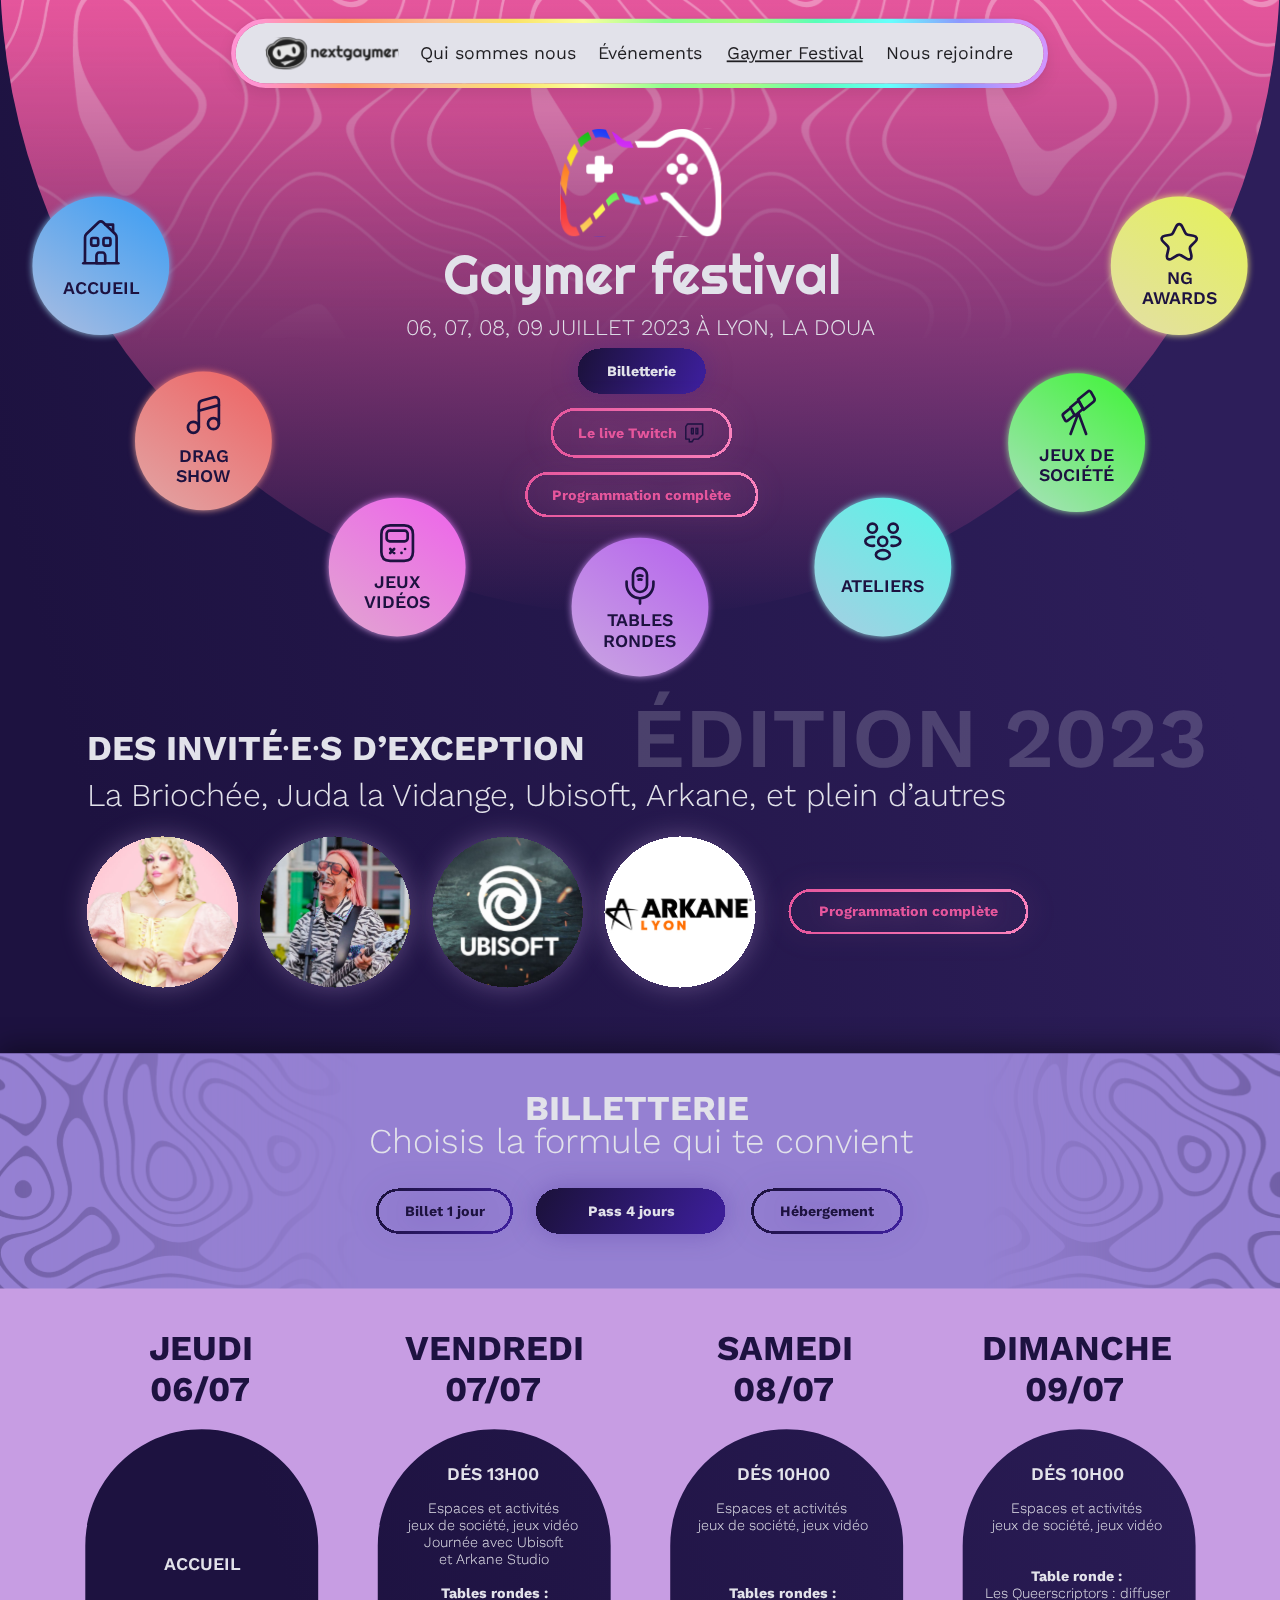
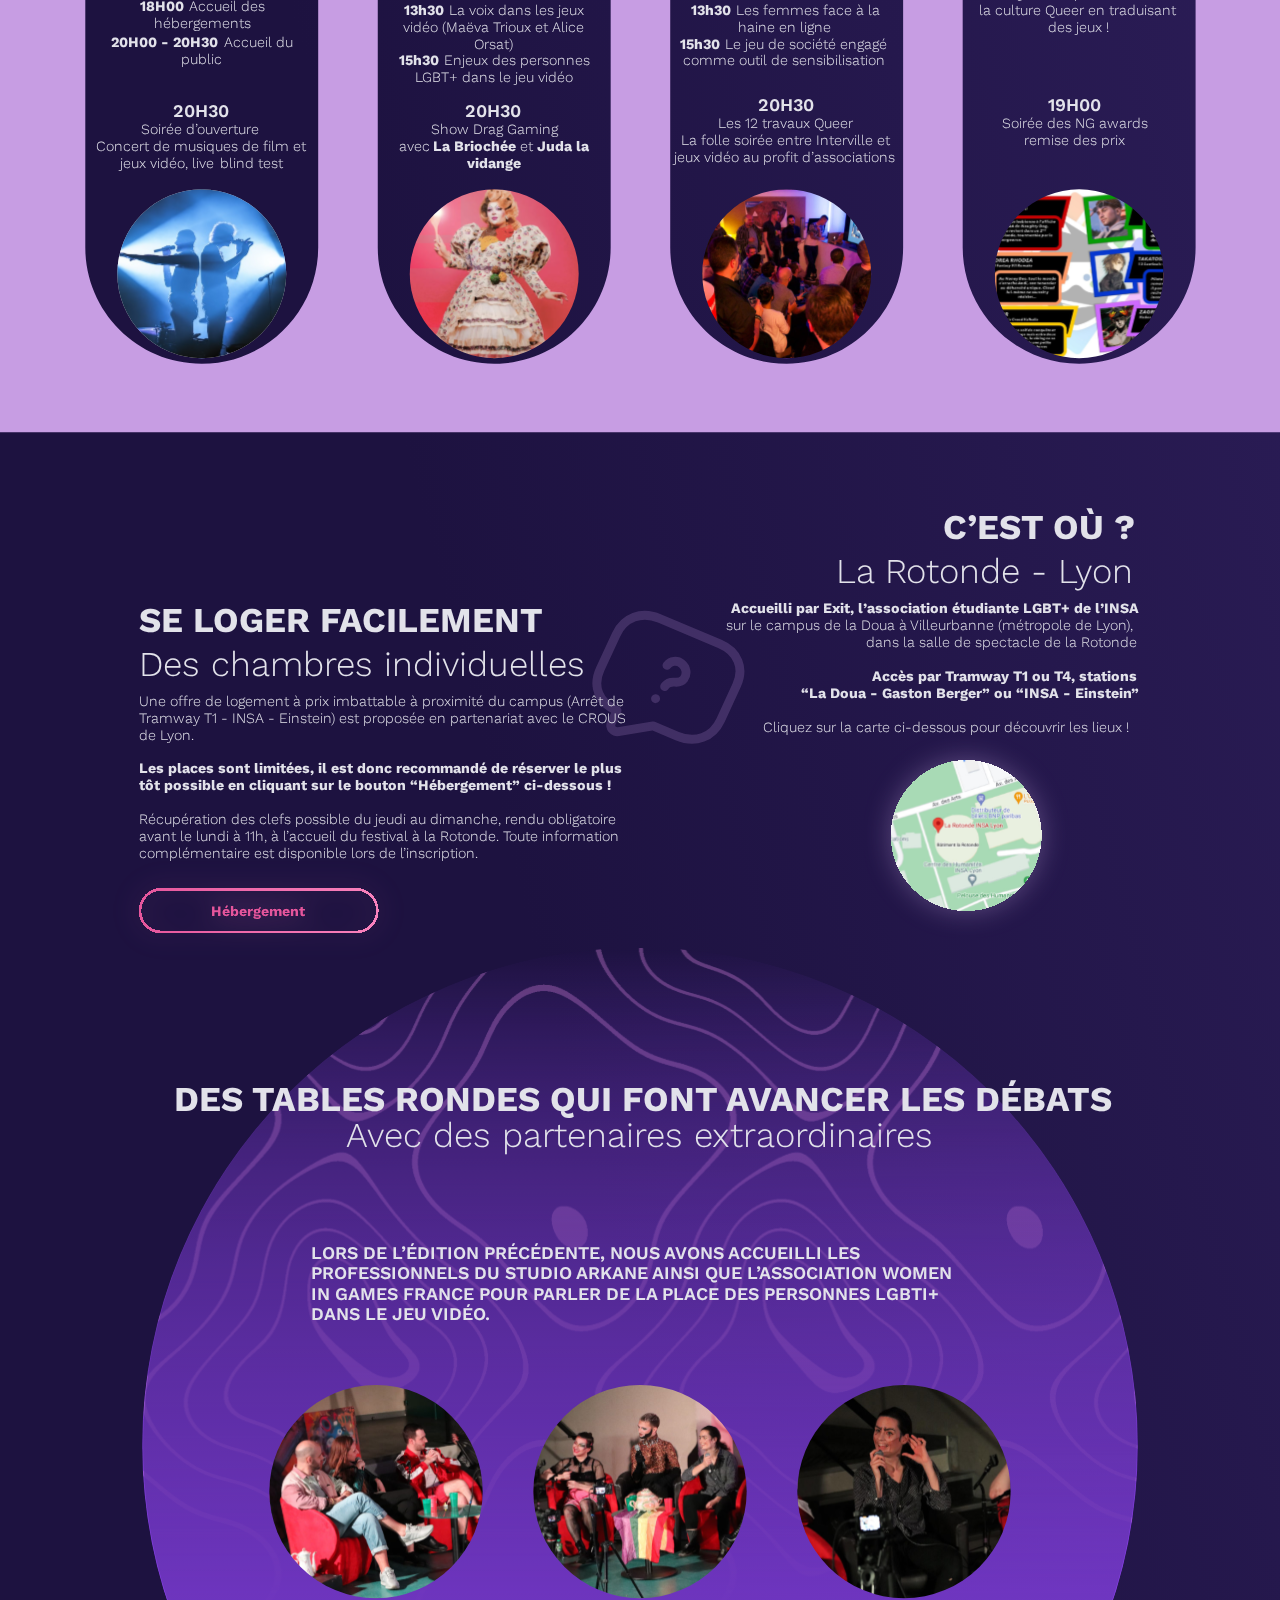
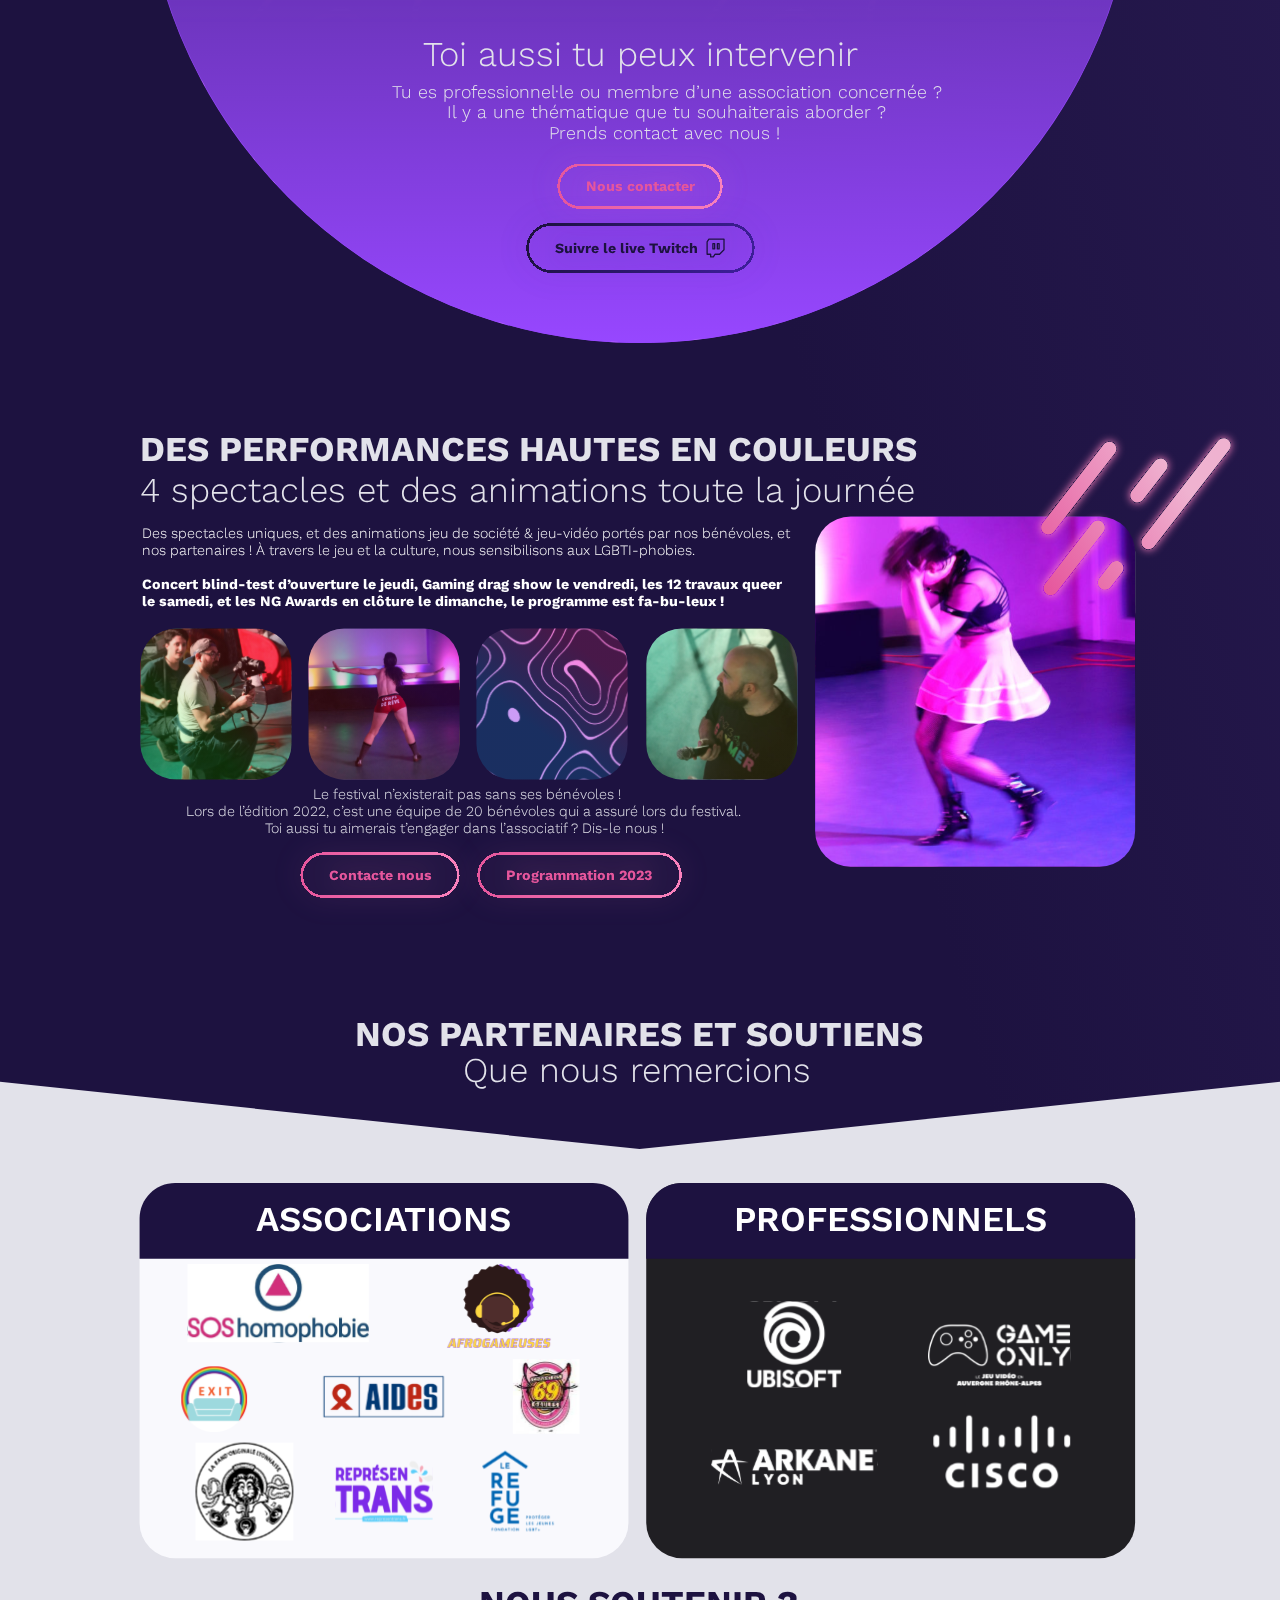
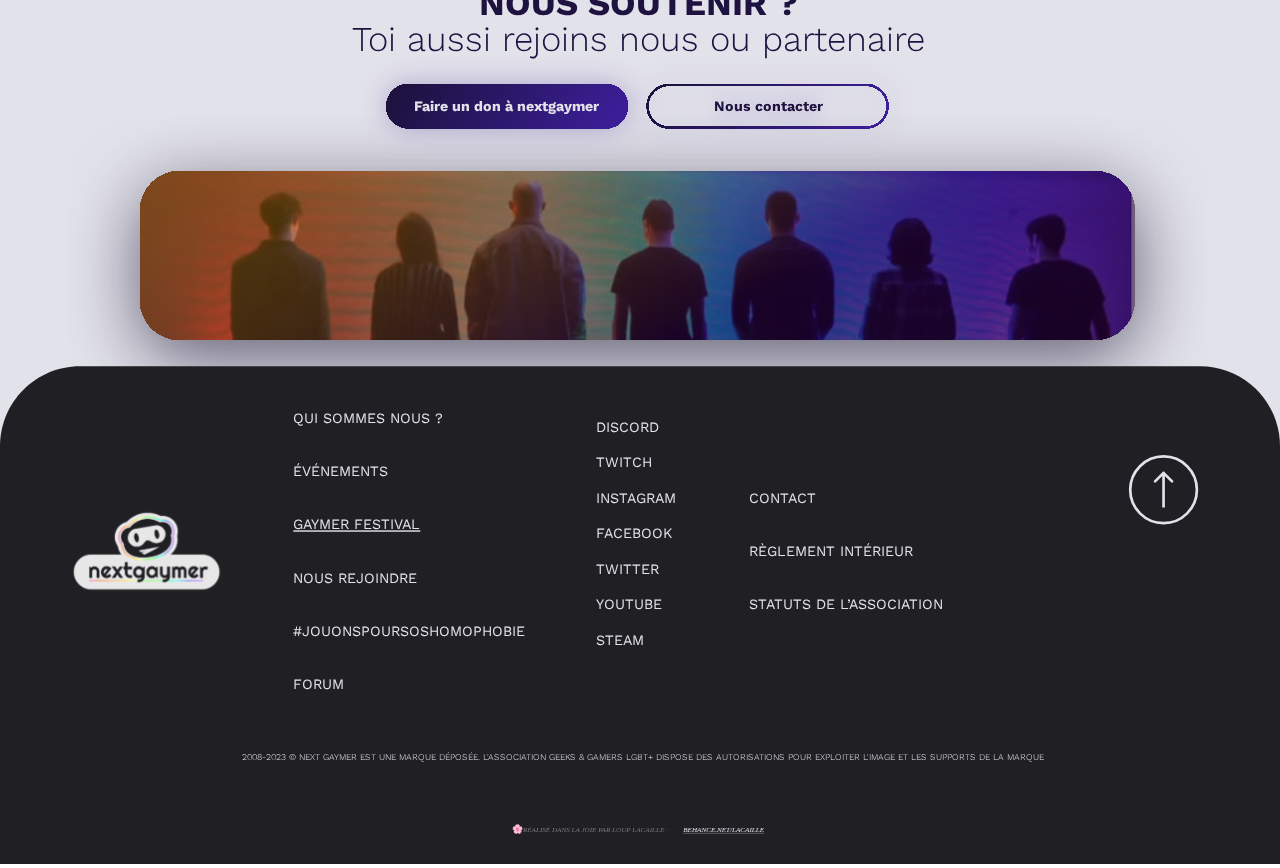
==== commit 034debe7: "Update" ====
--- a/index.html
+++ b/index.html
@@ -24,53 +24,56 @@
 <rect id="Rectangle 75" x="161" y="4935" width="550" height="422" rx="40" fill="#F9F9FD"/>
 <path id="Rectangle 76" d="M161 4975C161 4952.91 178.909 4935 201 4935H671C693.091 4935 711 4952.91 711 4975V5020H161V4975Z" fill="#1D1240"/>
 <text id="Associations" fill="white" xml:space="preserve" style="white-space: pre" font-family="Work Sans" font-size="39.06" font-weight="600" letter-spacing="0em"><tspan x="292.134" y="4988.92">ASSOCIATIONS</tspan></text>
-<rect id="logo-representrans" x="381" y="5215" width="110" height="110" fill="url(#pattern0)"><a xlink:href="https://representrans.fr/"/></rect>
-<rect id="logo-le refuge" x="544" y="5225" width="110" height="110" fill="url(#pattern1)"/>
-<rect id="logo-sos-homophobie" x="215" y="5026" width="204" height="88" fill="url(#pattern2)"><a xlink:href="https://www.sos-homophobie.org/"/></rect>
-<rect id="logo-women-in-games" x="452" y="5026" width="227" height="99" fill="url(#pattern3)"><a xlink:href="https://womeningamesfrance.org/"/></rect>
-<rect id="logo-enipse" x="365" y="5151" width="141" height="48" fill="url(#pattern4)"><a xlink:href="https://www.enipse.fr/"/></rect>
-<rect id="logo-exit" x="208" y="5141" width="74" height="74" fill="url(#pattern5)"><a xlink:href="https://sassqueer.fr/"/></rect>
-<rect id="logo-soeurs" x="581" y="5133" width="75" height="84" fill="url(#pattern6)"><a xlink:href="http://www.couventdes69gaules.fr/"/></rect>
+<rect id="logo-representrans" x="381" y="5227" width="110" height="110" fill="url(#pattern0)"/>
+<rect id="logo-bando" x="224" y="5227" width="110" height="110" fill="url(#pattern1)"/>
+<rect id="logo-le refuge" x="532" y="5227" width="110" height="110" fill="url(#pattern2)"/>
+<rect id="logo-sos-homophobie" x="215" y="5026" width="204" height="88" fill="url(#pattern3)"/>
+<rect id="logo-afrogameuses" x="452" y="5026" width="227" height="99" fill="url(#pattern4)"/>
+<rect id="logo-enipse" x="365" y="5151" width="141" height="48" fill="url(#pattern5)"/>
+<rect id="logo-exit" x="208" y="5141" width="74" height="74" fill="url(#pattern6)"/>
+<rect id="logo-soeurs" x="581" y="5133" width="75" height="84" fill="url(#pattern7)"/>
 </g>
 <g id="truile professionnels">
 <rect id="Rectangle 75_2" x="731" y="4935" width="550" height="422" rx="40" fill="#201F23"/>
 <path id="Rectangle 76_2" d="M731 4975C731 4952.91 748.909 4935 771 4935H1241C1263.09 4935 1281 4952.91 1281 4975V5020H731V4975Z" fill="#1D1240"/>
-<rect id="logo-ubisoft" x="1065" y="5133" width="130" height="98" fill="url(#pattern7)"><a xlink:href="https://www.ubisoft.com/fr-fr/"/></rect>
+<rect id="logo-arkane" x="804" y="5184" width="187" height="141" fill="url(#pattern8)"/>
+<rect id="logo-cisco" x="1054" y="5189" width="154" height="96" fill="url(#pattern9)"/>
+<rect id="logo-game-only" x="1048" y="5068" width="160" height="121" fill="url(#pattern10)"/>
 <text id="professionnels" fill="white" xml:space="preserve" style="white-space: pre" font-family="Work Sans" font-size="39.06" font-weight="600" letter-spacing="0em"><tspan x="829.73" y="4988.92">PROFESSIONNELS</tspan></text>
-<rect id="logo-arkane" x="814" y="5133" width="174" height="98" fill="url(#pattern8)"><a xlink:href="https://www.arkane-studios.com/fr"/></rect>
+<rect id="logo-ubisoft" x="811" y="5068" width="173" height="97" fill="url(#pattern11)"/>
 </g>
 <g id="partenaires">
-<text id="Nos partenaires" fill="#E2E2EA" xml:space="preserve" style="white-space: pre" font-family="Work Sans" font-size="39.06" font-weight="bold" letter-spacing="0em"><tspan x="538.44" y="4780.92">NOS PARTENAIRES</tspan></text>
-<text id="Que nous remercions" fill="#E2E2EA" xml:space="preserve" style="white-space: pre" font-family="Work Sans" font-size="39.06" font-weight="300" letter-spacing="0em"><tspan x="525.147" y="4820.92">Que nous remercions</tspan></text>
+<text id="Nos partenaires et soutiens" fill="#E2E2EA" xml:space="preserve" style="white-space: pre" font-family="Work Sans" font-size="39.06" font-weight="bold" letter-spacing="0em"><tspan x="403.313" y="4780.92">NOS PARTENAIRES ET SOUTIENS</tspan></text>
+<text id="Que nous remercions" fill="#E2E2EA" xml:space="preserve" style="white-space: pre" font-family="Work Sans" font-size="39.06" font-weight="300" letter-spacing="0em"><tspan x="525.204" y="4820.92">Que nous remercions</tspan></text>
 </g>
 <g id="partenaires_2">
 <text id="nous soutenir ?" fill="#1D1240" xml:space="preserve" style="white-space: pre" font-family="Work Sans" font-size="39.06" font-weight="bold" letter-spacing="0em"><tspan x="542.541" y="5420.92">NOUS SOUTENIR ?</tspan></text>
 <text id="Toi aussi rejoins nous ou partenaire" fill="#1D1240" xml:space="preserve" style="white-space: pre" font-family="Work Sans" font-size="39.06" font-weight="300" letter-spacing="0em"><tspan x="399.804" y="5460.92">Toi aussi rejoins nous ou partenaire</tspan></text>
 </g>
 <g id="Rectangle 1" filter="url(#filter1_d_335_575)">
-<rect x="161" y="5596" width="1120" height="191" rx="45" fill="url(#pattern9)" shape-rendering="crispEdges"/>
+<rect x="161" y="5596" width="1120" height="191" rx="45" fill="url(#pattern12)" shape-rendering="crispEdges"/>
 <rect x="161" y="5596" width="1120" height="191" rx="45" fill="url(#paint1_linear_335_575)" shape-rendering="crispEdges"/>
 </g>
 <g id="performances">
 <text id="des performances hautes en couleurs" fill="#E2E2EA" xml:space="preserve" style="white-space: pre" font-family="Work Sans" font-size="39.06" font-weight="bold" letter-spacing="0em"><tspan x="161" y="4122.42">DES PERFORMANCES HAUTES EN COULEURS</tspan></text>
 <text id="4 spectacles et des animations toute la journÃ©e" fill="#E2E2EA" xml:space="preserve" style="white-space: pre" font-family="Work Sans" font-size="39.06" font-weight="300" letter-spacing="0em"><tspan x="161" y="4168.42">4 spectacles et des animations toute la journée</tspan></text>
 <g id="images performances">
-<rect id="Rectangle 61" x="921" y="4185" width="360" height="394" rx="40" fill="url(#pattern10)"/>
+<rect id="Rectangle 61" x="921" y="4185" width="360" height="394" rx="40" fill="url(#pattern13)"/>
 <g id="img staff">
 <g id="Rectangle 62">
-<rect x="731" y="4311" width="170" height="170" rx="40" fill="url(#pattern11)"/>
+<rect x="731" y="4311" width="170" height="170" rx="40" fill="url(#pattern14)"/>
 <rect x="731" y="4311" width="170" height="170" rx="40" fill="url(#paint2_linear_335_575)" fill-opacity="0.2"/>
 </g>
 <g id="Rectangle 63">
-<rect x="540" y="4311" width="170" height="170" rx="40" fill="url(#pattern12)"/>
+<rect x="540" y="4311" width="170" height="170" rx="40" fill="url(#pattern15)"/>
 <rect x="540" y="4311" width="170" height="170" rx="40" fill="url(#paint3_linear_335_575)" fill-opacity="0.2"/>
 </g>
 <g id="Rectangle 64">
-<rect x="351" y="4311" width="170" height="170" rx="40" fill="url(#pattern13)"/>
+<rect x="351" y="4311" width="170" height="170" rx="40" fill="url(#pattern16)"/>
 <rect x="351" y="4311" width="170" height="170" rx="40" fill="url(#paint4_linear_335_575)" fill-opacity="0.2"/>
 </g>
 <g id="Rectangle 65">
-<rect x="162" y="4311" width="170" height="170" rx="40" fill="url(#pattern14)"/>
+<rect x="162" y="4311" width="170" height="170" rx="40" fill="url(#pattern17)"/>
 <rect x="162" y="4311" width="170" height="170" rx="40" fill="url(#paint5_linear_335_575)" fill-opacity="0.2"/>
 </g>
 </g>
@@ -84,17 +87,17 @@
 <text id="Le festival nâexisterait pas sans ses bÃ©nÃ©voles ! Lors de lâÃ©dition 2022, câest une Ã©quipe de 20 bÃ©nÃ©voles qui a assurÃ© lors du festival. Toi aussi tu aimerais tâengager dans lâassociatif ? Dis-le nous !" fill="#E2E2EA" xml:space="preserve" style="white-space: pre" font-family="Work Sans" font-size="16" font-weight="300" letter-spacing="0em"><tspan x="356.477" y="4503">Le festival n’existerait pas sans ses bénévoles !
 </tspan><tspan x="212.82" y="4522">Lors de l’édition 2022, c’est une équipe de 20 bénévoles qui a assuré lors du festival. 
 </tspan><tspan x="302.25" y="4541">Toi aussi tu aimerais t’engager dans l’associatif ? Dis-le nous !</tspan></text>
-<g id="contact-button-2" filter="url(#filter2_d_335_575)" class="fill-button">
+<g id="contact-button-2" filter="url(#filter2_d_335_575)">
 <text id="Bouton" fill="#E5569C" xml:space="preserve" style="white-space: pre" font-family="Work Sans" font-size="16" font-weight="bold" letter-spacing="0em"><tspan x="374.242" y="4594">Contacte nous</tspan></text>
 <rect x="343.5" y="4564.5" width="176" height="48" rx="24" stroke="url(#paint6_linear_335_575)" stroke-width="3" shape-rendering="crispEdges"/>
-<a xlink:href="mailto:changerici@nextgaymer.com?body=Merci pour le contact ! Afin de lutter contre le spam, l'adresse mail affichée plus haut doit être modifiée en changeant le texte 'changerici' pour 'contact'. Au plaisir de recevoir votre mail."/></g>
+</g>
 <g id="Vector (Stroke)" filter="url(#filter3_d_335_575)">
 <path fill-rule="evenodd" clip-rule="evenodd" d="M1385.48 4098.78C1388.99 4101.5 1389.62 4106.57 1386.89 4110.09L1302.53 4218.81C1299.8 4222.33 1294.74 4222.98 1291.23 4220.25C1287.71 4217.53 1287.08 4212.46 1289.82 4208.94L1374.18 4100.22C1376.91 4096.7 1381.97 4096.05 1385.48 4098.78ZM1314.48 4121.53C1317.99 4124.25 1318.62 4129.31 1315.88 4132.84L1289.96 4166.24C1287.23 4169.76 1282.17 4170.41 1278.66 4167.69C1275.15 4164.96 1274.52 4159.9 1277.25 4156.38L1303.17 4122.97C1305.9 4119.45 1310.96 4118.8 1314.48 4121.53ZM1256.88 4102.62C1260.39 4105.34 1261.02 4110.41 1258.28 4113.93L1189.71 4202.3C1186.98 4205.82 1181.92 4206.47 1178.41 4203.75C1174.9 4201.02 1174.26 4195.96 1177 4192.44L1245.57 4104.06C1248.3 4100.54 1253.36 4099.89 1256.88 4102.62ZM1243.86 4191.28C1247.37 4194.01 1248 4199.07 1245.27 4202.59L1192.48 4270.62C1189.75 4274.14 1184.69 4274.79 1181.18 4272.06C1177.67 4269.34 1177.03 4264.28 1179.77 4260.75L1232.55 4192.73C1235.28 4189.2 1240.35 4188.56 1243.86 4191.28ZM1264.84 4236.75C1268.35 4239.48 1268.98 4244.54 1266.25 4248.07L1253.52 4264.46C1250.79 4267.99 1245.73 4268.63 1242.22 4265.91C1238.71 4263.18 1238.08 4258.12 1240.81 4254.6L1253.53 4238.2C1256.27 4234.68 1261.33 4234.03 1264.84 4236.75Z" fill="url(#paint7_linear_335_575)"/>
 </g>
-<g id="programmation-button-3" filter="url(#filter4_d_335_575)" class="fill-button">
+<g id="programmation-button-3" filter="url(#filter4_d_335_575)">
 <text id="Programmation 2023" fill="#E5569C" xml:space="preserve" style="white-space: pre" font-family="Work Sans" font-size="16" font-weight="bold" letter-spacing="0em"><tspan x="573.203" y="4594">Programmation 2023</tspan></text>
 <rect x="542.5" y="4564.5" width="227" height="48" rx="24" stroke="url(#paint8_linear_335_575)" stroke-width="3" shape-rendering="crispEdges"/>
-<a xlink:href="#programme\ 2024"/></g>
+</g>
 </g>
 <g id="tables rondes">
 <ellipse id="Ellipse 11" cx="724" cy="3430" rx="560" ry="560" transform="rotate(-180 724 3430)" fill="url(#paint9_linear_335_575)"/>
@@ -105,7 +108,7 @@
 <g mask="url(#mask0_335_575)">
 <g id="Ellipse 12">
 <ellipse cx="724" cy="3430" rx="560" ry="560" transform="rotate(-180 724 3430)" fill="url(#paint11_linear_335_575)"/>
-<ellipse cx="724" cy="3430" rx="560" ry="560" transform="rotate(-180 724 3430)" fill="url(#pattern15)" fill-opacity="0.3"/>
+<ellipse cx="724" cy="3430" rx="560" ry="560" transform="rotate(-180 724 3430)" fill="url(#pattern18)" fill-opacity="0.3"/>
 </g>
 </g>
 </g>
@@ -113,26 +116,26 @@
 <text id="Avec des partenaires extraordinaires" fill="#E2E2EA" xml:space="preserve" style="white-space: pre" font-family="Work Sans" font-size="39.06" font-weight="300" letter-spacing="0em"><tspan x="393.745" y="3094.42">Avec des partenaires extraordinaires</tspan></text>
 <text id="Toi aussi tu peux intervenir" fill="#E2E2EA" xml:space="preserve" style="white-space: pre" font-family="Work Sans" font-size="39.06" font-weight="300" letter-spacing="0em"><tspan x="480.371" y="3678.42">Toi aussi tu peux intervenir</tspan></text>
 <g id="ims tables rondes">
-<circle id="Ellipse 14" cx="427" cy="3482" r="120" fill="url(#pattern16)"/>
-<circle id="Ellipse 15" cx="724" cy="3482" r="120" fill="url(#pattern17)"/>
-<circle id="Ellipse 16" cx="1021" cy="3482" r="120" fill="url(#pattern18)"/>
+<circle id="Ellipse 14" cx="427" cy="3482" r="120" fill="url(#pattern19)"/>
+<circle id="Ellipse 15" cx="724" cy="3482" r="120" fill="url(#pattern20)"/>
+<circle id="Ellipse 16" cx="1021" cy="3482" r="120" fill="url(#pattern21)"/>
 </g>
 <text id="Lors de lâÃ©dition prÃ©cÃ©dente, nous avons accueilli les professionnels du studio Arkane ainsi que lâassociation Women In Games France pour parler de la place des personnes LGBTI+ dans le jeu vidÃ©o." fill="#E2E2EA" xml:space="preserve" style="white-space: pre" font-family="Work Sans" font-size="20" font-weight="600" letter-spacing="0em"><tspan x="354" y="3220.37">LORS DE L’ÉDITION PRÉCÉDENTE, NOUS AVONS ACCUEILLI LES </tspan><tspan x="354" y="3243.37">PROFESSIONNELS DU STUDIO ARKANE AINSI QUE L’ASSOCIATION WOMEN </tspan><tspan x="354" y="3266.37">IN GAMES FRANCE POUR PARLER DE LA PLACE DES PERSONNES LGBTI+ </tspan><tspan x="354" y="3289.37">DANS LE JEU VIDÉO.</tspan></text>
 <text id="Tu es professionnelÂ·le ou membre dâune association concernÃ©e ? Il y a une thÃ©matique que tu souhaiterais aborder ? Prends contact avec nous !" fill="#E2E2EA" xml:space="preserve" style="white-space: pre" font-family="Work Sans" font-size="20" font-weight="300" letter-spacing="0em"><tspan x="445.061" y="3713.87">Tu es professionnel·le ou membre d’une association concernée ?
 </tspan><tspan x="506.506" y="3736.87">Il y a une thématique que tu souhaiterais aborder ? 
 </tspan><tspan x="621.613" y="3759.87">Prends contact avec nous !</tspan></text>
-<g id="nous-contacter-button" filter="url(#filter5_d_335_575)" class="fill-button">
+<g id="nous-contacter-button" filter="url(#filter5_d_335_575)">
 <text id="nous contacter" fill="#E5569C" xml:space="preserve" style="white-space: pre" font-family="Work Sans" font-size="16" font-weight="bold" letter-spacing="0em"><tspan x="663.266" y="3819">Nous contacter</tspan></text>
 <rect x="632.5" y="3789.5" width="183" height="48" rx="24" stroke="url(#paint12_linear_335_575)" stroke-width="3" shape-rendering="crispEdges"/>
-<a xlink:href="mailto:changerici@nextgaymer.com?body=Merci pour le contact ! Afin de lutter contre le spam, l'adresse mail affichée plus haut doit être modifiée en changeant le texte 'changerici' pour 'contact'. Au plaisir de recevoir votre mail."/></g>
-<g id="twitch-button-2" filter="url(#filter6_d_335_575)" class="fill-button">
+</g>
+<g id="twitch-button-2" filter="url(#filter6_d_335_575)">
 <text id="Suirve le live Twitch" fill="#1D1240" xml:space="preserve" style="white-space: pre" font-family="Work Sans" font-size="16" font-weight="bold" letter-spacing="0em"><tspan x="628.039" y="3888.5">Suivre le live Twitch</tspan></text>
 <g id="Iconsax/Linear/twitch">
 <path id="Vector" d="M801.5 3873H818.5V3885L813.5 3890H808.5L806.5 3893H803.5V3890H799.5V3876L801.5 3873Z" stroke="#1D1240" stroke-width="1.5" stroke-miterlimit="10" stroke-linecap="round" stroke-linejoin="round"/>
 <path id="Vector_2" d="M808 3878H806V3884H808V3878ZM813 3878H811V3884H813V3878Z" stroke="#1D1240" stroke-width="1.5" stroke-miterlimit="10" stroke-linecap="round" stroke-linejoin="round"/>
 </g>
 <rect x="597.5" y="3856.5" width="254" height="53" rx="26.5" stroke="url(#paint13_linear_335_575)" stroke-width="3" shape-rendering="crispEdges"/>
-<a xlink:href="https://www.twitch.tv/nextgaymeroff"/></g>
+</g>
 </g>
 <g id="logement ?">
 <text id="Des chambres individuelles" fill="#E2E2EA" xml:space="preserve" style="white-space: pre" font-family="Work Sans" font-size="39.06" font-weight="300" letter-spacing="0em"><tspan x="160" y="2564.42">Des chambres individuelles</tspan></text>
@@ -163,8 +166,8 @@
 <text id="Se loger facilement" fill="#E2E2EA" xml:space="preserve" style="white-space: pre" font-family="Work Sans" font-size="39.06" font-weight="bold" letter-spacing="0em"><tspan x="160" y="2514.92">SE LOGER FACILEMENT</tspan></text>
 <text id="câest OÃ¹ ?" fill="#E2E2EA" xml:space="preserve" style="white-space: pre" font-family="Work Sans" font-size="39.06" font-weight="bold" letter-spacing="0em"><tspan x="1065.17" y="2410.92">C’EST OÙ ?</tspan></text>
 <g id="carte" filter="url(#filter7_d_335_575)">
-<circle cx="1091" cy="2744" r="85" fill="url(#pattern19)" shape-rendering="crispEdges"/>
-<a xlink:href="https://goo.gl/maps/uyjuLGE6BorNsf9q7"/></g>
+<circle cx="1091" cy="2744" r="85" fill="url(#pattern22)" shape-rendering="crispEdges"/>
+</g>
 </g>
 <g id="billetterie">
 <g id="rond billetterie" filter="url(#filter8_dd_335_575)">
@@ -177,44 +180,44 @@
 <g mask="url(#mask1_335_575)">
 <g id="rond billetterie_3" filter="url(#filter9_d_335_575)">
 <rect x="4" y="1189" width="1440" height="266" fill="#9580D2"/>
-<rect x="4" y="1189" width="1440" height="266" fill="url(#pattern20)" fill-opacity="0.3"/>
+<rect x="4" y="1189" width="1440" height="266" fill="url(#pattern23)" fill-opacity="0.3"/>
 </g>
 </g>
 </g>
 <g id="CTA billets">
-<g id="billet-1-jour-button" filter="url(#filter10_d_335_575)" class="fill-button">
+<g id="billet-1-jour-button" filter="url(#filter10_d_335_575)">
 <text id="Bouton_2" fill="#1D1240" xml:space="preserve" style="white-space: pre" font-family="Work Sans" font-size="16" font-weight="bold" letter-spacing="0em"><tspan x="459.422" y="1372">Billet 1 jour</tspan></text>
 <rect x="428.5" y="1342.5" width="151" height="48" rx="24" stroke="url(#paint15_linear_335_575)" stroke-width="3" shape-rendering="crispEdges"/>
-<a xlink:href="https://www.helloasso.com/associations/geeks-gamers-lgbt/evenements/entree-1j-gaymer-festival-2023"/></g>
-<g id="hebergement-button" filter="url(#filter11_d_335_575)" class="fill-button">
+</g>
+<g id="hebergement-button" filter="url(#filter11_d_335_575)">
 <text id="Bouton_3" fill="#1D1240" xml:space="preserve" style="white-space: pre" font-family="Work Sans" font-size="16" font-weight="bold" letter-spacing="0em"><tspan x="881.25" y="1372">Hébergement</tspan></text>
 <rect x="850.5" y="1342.5" width="168" height="48" rx="24" stroke="url(#paint16_linear_335_575)" stroke-width="3" shape-rendering="crispEdges"/>
-<a xlink:href="https://www.helloasso.com/associations/geeks-gamers-lgbt/evenements/hebergement-gaymer-festival-2023"/></g>
+</g>
 <g id="billet-4-jours-button" filter="url(#filter12_d_335_575)">
 <rect x="607" y="1341" width="213" height="51" rx="25.5" fill="url(#paint17_linear_335_575)" shape-rendering="crispEdges"/>
 <text id="Bouton_4" fill="#E2E2EA" xml:space="preserve" style="white-space: pre" font-family="Work Sans" font-size="16" font-weight="bold" letter-spacing="0em"><tspan x="665.539" y="1372">Pass 4 jours </tspan></text>
-<a xlink:href="https://www.helloasso.com/associations/geeks-gamers-lgbt/evenements/pass-4-jours-gaymer-festival-2023"/></g>
+</g>
 </g>
 <text id="Billetterie" fill="#E2E2EA" xml:space="preserve" style="white-space: pre" font-family="Work Sans" font-size="39.06" font-weight="bold" letter-spacing="0em"><tspan x="594.771" y="1264.42">BILLETTERIE</tspan></text>
 <text id="Choisis la formule qui te convient" fill="#E2E2EA" xml:space="preserve" style="white-space: pre" font-family="Work Sans" font-size="39.06" font-weight="300" letter-spacing="0em"><tspan x="418.596" y="1300.92">Choisis la formule qui te convient</tspan></text>
 </g>
 <g id="programmation">
 <text id="Ãdition 2023" opacity="0.2" fill="#E2E2EA" xml:space="preserve" style="white-space: pre" font-family="Work Sans" font-size="95.37" font-weight="600" letter-spacing="0em"><tspan x="713.844" y="867.26">ÉDITION 2023</tspan></text>
-<g id="programmation-button-2" filter="url(#filter13_d_335_575)" class="fill-button">
+<g id="programmation-button-2" filter="url(#filter13_d_335_575)">
 <text id="Bouton_5" fill="#E5569C" xml:space="preserve" style="white-space: pre" font-family="Work Sans" font-size="16" font-weight="bold" letter-spacing="0em"><tspan x="925.422" y="1035">Programmation complète</tspan></text>
 <rect x="892.5" y="1005.5" width="267" height="48" rx="24" stroke="url(#paint18_linear_335_575)" stroke-width="3" shape-rendering="crispEdges"/>
-<a xlink:href="#programme\ 2024"/></g>
+</g>
 <g id="Ellipse 17" filter="url(#filter14_d_335_575)">
-<circle cx="187" cy="1030" r="85" fill="url(#pattern21)" shape-rendering="crispEdges"/>
+<circle cx="187" cy="1030" r="85" fill="url(#pattern24)" shape-rendering="crispEdges"/>
 </g>
 <g id="Ellipse 18" filter="url(#filter15_d_335_575)">
-<circle cx="381" cy="1030" r="85" fill="url(#pattern22)" shape-rendering="crispEdges"/>
+<circle cx="381" cy="1030" r="85" fill="url(#pattern25)" shape-rendering="crispEdges"/>
 </g>
 <g id="Ellipse 19" filter="url(#filter16_d_335_575)">
-<path d="M660 1030C660 1076.94 621.944 1115 575 1115C528.056 1115 490 1076.94 490 1030C490 983.056 528.056 945 575 945C621.944 945 660 983.056 660 1030Z" fill="url(#pattern23)" shape-rendering="crispEdges"/>
+<path d="M660 1030C660 1076.94 621.944 1115 575 1115C528.056 1115 490 1076.94 490 1030C490 983.056 528.056 945 575 945C621.944 945 660 983.056 660 1030Z" fill="url(#pattern26)" shape-rendering="crispEdges"/>
 </g>
 <g id="Ellipse 20" filter="url(#filter17_d_335_575)">
-<circle cx="769" cy="1030" r="85" fill="url(#pattern24)" shape-rendering="crispEdges"/>
+<circle cx="769" cy="1030" r="85" fill="url(#pattern27)" shape-rendering="crispEdges"/>
 </g>
 <text id="La BriochÃ©e, Juda la Vidange, Ubisoft, Arkane, et plein dâautres" fill="#E2E2EA" xml:space="preserve" style="white-space: pre" font-family="Work Sans" font-size="36" font-weight="300" letter-spacing="0em"><tspan x="102" y="910.866">La Briochée, Juda la Vidange, Ubisoft, Arkane, et plein d’autres</tspan></text>
 <g id="des invitÃ©Â·eÂ·s dâexception">
@@ -231,26 +234,26 @@
 <g mask="url(#mask2_335_575)">
 <g id="lune rose top_3">
 <ellipse cx="724" cy="-34" rx="720" ry="730" fill="url(#paint21_linear_335_575)"/>
-<ellipse cx="724" cy="-34" rx="720" ry="730" fill="url(#pattern25)"/>
+<ellipse cx="724" cy="-34" rx="720" ry="730" fill="url(#pattern28)"/>
 </g>
 </g>
 </g>
 <g id="billeterie-button" filter="url(#filter18_d_335_575)">
 <rect x="653.973" y="396" width="144" height="51" rx="25.5" fill="url(#paint22_linear_335_575)" shape-rendering="crispEdges"/>
 <text id="Bouton_6" fill="#E2E2EA" xml:space="preserve" style="white-space: pre" font-family="Work Sans" font-size="16" font-weight="bold" letter-spacing="0em"><tspan x="686.637" y="426.996">Billetterie</tspan></text>
-<a xlink:href="#billetterie"/></g>
-<g id="programmation-button" filter="url(#filter19_d_335_575)" class="fill-button">
+</g>
+<g id="programmation-button" filter="url(#filter19_d_335_575)">
 <text id="Bouton_7" fill="#E5569C" xml:space="preserve" style="white-space: pre" font-family="Work Sans" font-size="16" font-weight="bold" letter-spacing="0em"><tspan x="625.395" y="565.996">Programmation complète</tspan></text>
 <rect x="596.295" y="536.5" width="259.356" height="48" rx="24" stroke="url(#paint23_linear_335_575)" stroke-width="3" shape-rendering="crispEdges"/>
-<a xlink:href="#programme\ 2024"/></g>
-<g id="twitch-button" filter="url(#filter20_d_335_575)" class="fill-button">
+</g>
+<g id="twitch-button" filter="url(#filter20_d_335_575)">
 <text id="Bouton_8" fill="#E5569C" xml:space="preserve" style="white-space: pre" font-family="Work Sans" font-size="16" font-weight="bold" letter-spacing="0em"><tspan x="654.088" y="496.496">Le live Twitch</tspan></text>
 <g id="Iconsax/Linear/twitch_2">
 <path id="Vector_5" d="M777.479 481H794.479V493L789.479 498H784.479L782.479 501H779.479V498H775.479V484L777.479 481Z" stroke="#1D1240" stroke-width="1.5" stroke-miterlimit="10" stroke-linecap="round" stroke-linejoin="round"/>
 <path id="Vector_6" d="M783.979 486H781.979V492H783.979V486ZM788.979 486H786.979V492H788.979V486Z" stroke="#1D1240" stroke-width="1.5" stroke-miterlimit="10" stroke-linecap="round" stroke-linejoin="round"/>
 </g>
 <rect x="624.896" y="464.5" width="201.164" height="53" rx="26.5" stroke="url(#paint24_linear_335_575)" stroke-width="3" shape-rendering="crispEdges"/>
-<a xlink:href="https://www.twitch.tv/nextgaymeroff"/></g>
+</g>
 <text id="06, 07, 08, 09 juillet 2023 Ã  lyon, la doua" fill="#E2E2EA" xml:space="preserve" style="white-space: pre" font-family="Work Sans" font-size="25" font-weight="300" letter-spacing="0em"><tspan x="460.469" y="380.588">06, 07, 08, 09 JUILLET 2023 À LYON, LA DOUA</tspan></text>
 <text id="Gaymer festival" fill="#E2E2EA" xml:space="preserve" style="white-space: pre" font-family="Righteous" font-size="61.04" letter-spacing="0em"><tspan x="503.421" y="335.219">Gaymer festival</tspan></text>
 <g id="bulles festival">
@@ -335,68 +338,68 @@
 <path id="Vector_22" d="M131.234 263.92L131.175 256.668H122.495" stroke="#1D1240" stroke-width="3" stroke-miterlimit="10" stroke-linecap="round" stroke-linejoin="round"/>
 </g>
 </g>
-<rect id="festivallogo 1" x="634.247" y="149" width="181.479" height="121" fill="url(#pattern26)"/>
+<rect id="festivallogo 1" x="634.247" y="149" width="181.479" height="121" fill="url(#pattern29)"/>
 </g>
 <g id="NAV" filter="url(#filter28_dd_335_575)">
 <rect x="269" y="30" width="909" height="68" rx="34" fill="#E2E2EA"/>
-<rect id="logo-cote-ng" x="303" y="46" width="149" height="36" fill="url(#pattern27)"><a xlink:href="index.html"/></rect>
+<rect id="logo-cote-ng" x="303" y="46" width="149" height="36" fill="url(#pattern30)"/>
 <g id="qui-sommes-nous">
-<text id="Qui sommes nous" fill="#201F23" xml:space="preserve" style="white-space: pre" font-family="Work Sans" font-size="20" letter-spacing="0em"><tspan x="476.365" y="70.87">Qui sommes nous</tspan><a xlink:href="https://nextgaymer.com/qui-sommes-nous/"/></text>
+<text id="Qui sommes nous" fill="#201F23" xml:space="preserve" style="white-space: pre" font-family="Work Sans" font-size="20" letter-spacing="0em"><tspan x="476.365" y="70.87">Qui sommes nous</tspan></text>
 </g>
 <g id="evenements">
-<text id="Qui sommes nous_2" fill="#201F23" xml:space="preserve" style="white-space: pre" font-family="Work Sans" font-size="20" letter-spacing="0em"><tspan x="677.127" y="70.87">Événements</tspan><a xlink:href="https://nextgaymer.com/evenements/"/></text>
+<text id="Qui sommes nous_2" fill="#201F23" xml:space="preserve" style="white-space: pre" font-family="Work Sans" font-size="20" letter-spacing="0em"><tspan x="677.127" y="70.87">Événements</tspan></text>
 </g>
 <g id="gaymer-festival" clip-path="url(#clip2_335_575)">
-<text id="Qui sommes nous_3" fill="#201F23" xml:space="preserve" style="white-space: pre" font-family="Work Sans" font-size="20" letter-spacing="0em" text-decoration="underline"><tspan x="821.441" y="70.87">Gaymer Festival</tspan><a xlink:href="index.html"/></text>
+<text id="Qui sommes nous_3" fill="#201F23" xml:space="preserve" style="white-space: pre" font-family="Work Sans" font-size="20" letter-spacing="0em" text-decoration="underline"><tspan x="821.441" y="70.87">Gaymer Festival</tspan></text>
 </g>
 <g id="nous-rejoindre">
-<text id="Qui sommes nous_4" fill="#201F23" xml:space="preserve" style="white-space: pre" font-family="Work Sans" font-size="20" letter-spacing="0em"><tspan x="1001.22" y="70.87">Nous rejoindre</tspan><a xlink:href="https://nextgaymer.com/rejoignez-nous/"/></text>
+<text id="Qui sommes nous_4" fill="#201F23" xml:space="preserve" style="white-space: pre" font-family="Work Sans" font-size="20" letter-spacing="0em"><tspan x="1001.22" y="70.87">Nous rejoindre</tspan></text>
 </g>
 <rect x="266.5" y="27.5" width="914" height="73" rx="36.5" stroke="url(#paint39_linear_335_575)" stroke-width="5"/>
 </g>
-<g id="nous-contacter-button-3" filter="url(#filter29_d_335_575)" class="fill-button">
+<g id="nous-contacter-button-3" filter="url(#filter29_d_335_575)">
 <text id="Bouton_9" fill="#1D1240" xml:space="preserve" style="white-space: pre" font-family="Work Sans" font-size="16" font-weight="bold" letter-spacing="0em"><tspan x="806.766" y="5529">Nous contacter</tspan></text>
 <rect x="732.5" y="5499.5" width="270" height="48" rx="24" stroke="url(#paint40_linear_335_575)" stroke-width="3" shape-rendering="crispEdges"/>
-<a xlink:href="mailto:changerici@nextgaymer.com?body=Merci pour le contact ! Afin de lutter contre le spam, l'adresse mail affichée plus haut doit être modifiée en changeant le texte 'changerici' pour 'contact'. Au plaisir de recevoir votre mail."/></g>
+</g>
 <g id="faire-un-don-button" filter="url(#filter30_d_335_575)">
 <rect x="438" y="5498" width="273" height="51" rx="25.5" fill="url(#paint41_linear_335_575)" shape-rendering="crispEdges"/>
 <text id="Bouton_10" fill="#E2E2EA" xml:space="preserve" style="white-space: pre" font-family="Work Sans" font-size="16" font-weight="bold" letter-spacing="0em"><tspan x="470.031" y="5529">Faire un don à nextgaymer</tspan></text>
-<a xlink:href="https://www.helloasso.com/associations/geeks-gamers-lgbt/adhesions/adhesion-a-l-association-2023"/></g>
+</g>
 <g id="footer">
 <path d="M4 5906C4 5856.29 44.2944 5816 94 5816H1354C1403.71 5816 1444 5856.29 1444 5906V6392H4V5906Z" fill="#201F23"/>
 <g id="bandeau footer">
-<rect id="logo-ng" x="84" y="5972" width="170" height="104" fill="url(#pattern28)"><a xlink:href="https://nextgaymer.com/"/></rect>
+<rect id="logo-ng" x="84" y="5972" width="170" height="104" fill="url(#pattern31)"/>
 <g id="Frame 1">
 <g id="Qui sommes nous ? Ã©vÃ©nements gaymer festival Nous rejoindre #jouonspoursoshomophobie forum">
-<text fill="#E2E2EA" font-family="Work Sans" font-size="16" letter-spacing="0em"><tspan x="334" y="5879.5" id="footer-qui-sommes-nous">QUI SOMMES NOUS ?
-</tspan><tspan x="334" y="5939.5" id="footer-evenements">ÉVÉNEMENTS
-</tspan><tspan x="334" y="6059.5" id="footer-nous-rejoindre">NOUS REJOINDRE
-</tspan><tspan x="334" y="6119.5" id="footer-jouons-pour-sos-homophobie">#JOUONSPOURSOSHOMOPHOBIE
-</tspan><tspan x="334" y="6179.5" id="footer-forum">FORUM</tspan></text>
-<text fill="#E2E2EA" font-family="Work Sans" font-size="16" letter-spacing="0em" text-decoration="underline"><tspan x="334" y="5999.5" id="footer-gaymer-festival">GAYMER FESTIVAL
+<text fill="#E2E2EA" xml:space="preserve" style="white-space: pre" font-family="Work Sans" font-size="16" letter-spacing="0em"><tspan x="334" y="5879.5">QUI SOMMES NOUS ?
+</tspan><tspan x="334" y="5939.5">ÉVÉNEMENTS
+</tspan><tspan x="334" y="6059.5">NOUS REJOINDRE
+</tspan><tspan x="334" y="6119.5">#JOUONSPOURSOSHOMOPHOBIE
+</tspan><tspan x="334" y="6179.5">FORUM</tspan></text>
+<text fill="#E2E2EA" xml:space="preserve" style="white-space: pre" font-family="Work Sans" font-size="16" letter-spacing="0em" text-decoration="underline"><tspan x="334" y="5999.5">GAYMER FESTIVAL
 </tspan></text>
 </g>
 </g>
 <g id="Frame 2">
-<text id="discord twitch instagram facebook twitter youtube steam" fill="#E2E2EA" font-family="Work Sans" font-size="16" letter-spacing="0em"><tspan x="675" y="5889.5" id="footer-discord">DISCORD
-</tspan><tspan x="675" y="5929.5" id="footer-twitch">TWITCH
-</tspan><tspan x="675" y="5969.5" id="footer-instagram">INSTAGRAM
-</tspan><tspan x="675" y="6009.5" id="footer-facebook">FACEBOOK
-</tspan><tspan x="675" y="6049.5" id="footer-twitter">TWITTER
-</tspan><tspan x="675" y="6089.5" id="footer-youtube">YOUTUBE
-</tspan><tspan x="675" y="6129.5" id="footer-steam">STEAM
+<text id="discord twitch instagram facebook twitter youtube steam" fill="#E2E2EA" xml:space="preserve" style="white-space: pre" font-family="Work Sans" font-size="16" letter-spacing="0em"><tspan x="675" y="5889.5">DISCORD
+</tspan><tspan x="675" y="5929.5">TWITCH
+</tspan><tspan x="675" y="5969.5">INSTAGRAM
+</tspan><tspan x="675" y="6009.5">FACEBOOK
+</tspan><tspan x="675" y="6049.5">TWITTER
+</tspan><tspan x="675" y="6089.5">YOUTUBE
+</tspan><tspan x="675" y="6129.5">STEAM
 </tspan></text>
 </g>
 <g id="Frame 3">
-<text id="faq contact presse rÃ¨glement intÃ©rieur statuts de lâassociation bureau et bÃ©nÃ©voles" fill="#E2E2EA" font-family="Work Sans" font-size="16" letter-spacing="0em"><tspan x="847" y="5969.5" id="footer-contact">CONTACT
-</tspan><tspan x="847" y="6029.5" id="footer-reglement-interieur">RÈGLEMENT INTÉRIEUR
-</tspan><tspan x="847" y="6089.5" id="footer-statuts-de-l-association">STATUTS DE L’ASSOCIATION</tspan></text>
+<text id="faq contact presse rÃ¨glement intÃ©rieur statuts de lâassociation bureau et bÃ©nÃ©voles" fill="#E2E2EA" xml:space="preserve" style="white-space: pre" font-family="Work Sans" font-size="16" letter-spacing="0em"><tspan x="847" y="5969.5">CONTACT
+</tspan><tspan x="847" y="6029.5">RÈGLEMENT INTÉRIEUR
+</tspan><tspan x="847" y="6089.5">STATUTS DE L’ASSOCIATION</tspan></text>
 </g>
 <g id="up + dark mode">
-<g id="go-up-button" class="fill-button">
+<g id="go-up-button">
 <circle id="Ellipse 6" cx="1313" cy="5955" r="37.5" stroke="#E2E2EA" stroke-width="3"/>
 <path id="Arrow 2" d="M1314.06 5934.94C1313.47 5934.35 1312.53 5934.35 1311.94 5934.94L1302.39 5944.49C1301.81 5945.07 1301.81 5946.02 1302.39 5946.61C1302.98 5947.19 1303.93 5947.19 1304.51 5946.61L1313 5938.12L1321.49 5946.61C1322.07 5947.19 1323.02 5947.19 1323.61 5946.61C1324.19 5946.02 1324.19 5945.07 1323.61 5944.49L1314.06 5934.94ZM1314.5 5975L1314.5 5936L1311.5 5936L1311.5 5975L1314.5 5975Z" fill="#E2E2EA"/>
-<a xlink:href="#top"/></g>
+</g>
 </g>
 </g>
 <g id="CGU">
@@ -406,13 +409,13 @@
 <g id="ð¸ rÃ©alisÃ© dans la joie par loup lacaille Â· behance.net/lacaille">
 <text fill="#E2E2EA" xml:space="preserve" style="white-space: pre" font-family="Work Sans" font-size="10" font-weight="300" letter-spacing="0em"><tspan x="576.34" y="6339.83"> 🌸</tspan></text>
 <text fill="#E2E2EA" xml:space="preserve" style="white-space: pre" font-family="Satoshi" font-size="10" letter-spacing="0em"><tspan x="589.475" y="6339.83"> </tspan></text>
-<text fill="#76767C" font-family="Vremena Grotesk" font-size="8" font-style="italic" letter-spacing="0em" text-decoration="underline"><tspan x="772.699" y="6339.83" id="footer-loup-lacaille">BEHANCE.NET/LACAILLE</tspan></text>
+<text fill="#76767C" xml:space="preserve" style="white-space: pre" font-family="Vremena Grotesk" font-size="8" font-style="italic" letter-spacing="0em" text-decoration="underline"><tspan x="772.699" y="6339.83">BEHANCE.NET/LACAILLE</tspan></text>
 <text fill="#76767C" xml:space="preserve" style="white-space: pre" font-family="Vremena Grotesk" font-size="8" font-style="italic" letter-spacing="0em"><tspan x="592.277" y="6339.83">RÉALISÉ DANS LA JOIE PAR LOUP LACAILLE · </tspan></text>
 </g>
 </g>
 </g>
 <g id="programme 2024">
-<path id="Exclude" fill-rule="evenodd" clip-rule="evenodd" d="M1444 1453.6L4 1453.6L4 2290.4H1444L1444 1453.6ZM99.9606 1742.99C99.9606 1670.64 158.615 1611.98 230.969 1611.98C303.323 1611.98 361.977 1670.64 361.977 1742.99V2082.24C361.977 2154.6 303.323 2213.25 230.969 2213.25C158.615 2213.25 99.9606 2154.6 99.9606 2082.24V1742.99ZM428.982 1742.99C428.982 1670.64 487.636 1611.98 559.99 1611.98C632.344 1611.98 690.998 1670.64 690.998 1742.99V2082.24C690.998 2154.6 632.344 2213.25 559.99 2213.25C487.636 2213.25 428.982 2154.6 428.982 2082.24V1742.99ZM889.01 1611.98C816.656 1611.98 758.002 1670.64 758.002 1742.99V2082.24C758.002 2154.6 816.656 2213.25 889.01 2213.25C961.364 2213.25 1020.02 2154.6 1020.02 2082.24V1742.99C1020.02 1670.64 961.364 1611.98 889.01 1611.98ZM1087.02 1742.99C1087.02 1670.64 1145.68 1611.98 1218.03 1611.98C1290.38 1611.98 1349.04 1670.64 1349.04 1742.99V2082.24C1349.04 2154.6 1290.38 2213.25 1218.03 2213.25C1145.68 2213.25 1087.02 2154.6 1087.02 2082.24V1742.99Z" fill="#C79DE3"/>
+<path id="Exclude" fill-rule="evenodd" clip-rule="evenodd" d="M1444 1453.6L4 1453.6V2290.4H1444L1444 1453.6ZM99.9606 1742.99C99.9606 1670.64 158.615 1611.98 230.969 1611.98C303.323 1611.98 361.977 1670.64 361.977 1742.99V2082.24C361.977 2154.6 303.323 2213.25 230.969 2213.25C158.615 2213.25 99.9606 2154.6 99.9606 2082.24V1742.99ZM428.982 1742.99C428.982 1670.64 487.636 1611.98 559.99 1611.98C632.344 1611.98 690.998 1670.64 690.998 1742.99V2082.24C690.998 2154.6 632.344 2213.25 559.99 2213.25C487.636 2213.25 428.982 2154.6 428.982 2082.24V1742.99ZM889.01 1611.98C816.656 1611.98 758.002 1670.64 758.002 1742.99V2082.24C758.002 2154.6 816.656 2213.25 889.01 2213.25C961.364 2213.25 1020.02 2154.6 1020.02 2082.24V1742.99C1020.02 1670.64 961.364 1611.98 889.01 1611.98ZM1087.02 1742.99C1087.02 1670.64 1145.68 1611.98 1218.03 1611.98C1290.38 1611.98 1349.04 1670.64 1349.04 1742.99V2082.24C1349.04 2154.6 1290.38 2213.25 1218.03 2213.25C1145.68 2213.25 1087.02 2154.6 1087.02 2082.24V1742.99Z" fill="#C79DE3"/>
 <g id="jeudi">
 <text id="jeudi 06/07" fill="#1D1240" xml:space="preserve" style="white-space: pre" font-family="Work Sans" font-size="39.06" font-weight="bold" letter-spacing="0em"><tspan x="172.031" y="1534.42">JEUDI
 </tspan><tspan x="173.29" y="1580.42">06/07</tspan></text>
@@ -435,7 +438,7 @@
 </g>
 <g id="Ellipse 20_2">
 <ellipse cx="230.969" cy="2112" rx="95.0059" ry="95" fill="#D9D9D9"/>
-<ellipse cx="230.969" cy="2112" rx="95.0059" ry="95" fill="url(#pattern29)"/>
+<ellipse cx="230.969" cy="2112" rx="95.0059" ry="95" fill="url(#pattern32)"/>
 </g>
 </g>
 <g id="vendredi">
@@ -464,7 +467,7 @@
 </tspan><tspan x="498.027" y="1763.68">et Arkane Studio
 </tspan></text>
 </g>
-<ellipse id="Ellipse 21" cx="559.988" cy="2112" rx="95.0059" ry="95" fill="url(#pattern30)"/>
+<ellipse id="Ellipse 21" cx="559.988" cy="2112" rx="95.0059" ry="95" fill="url(#pattern33)"/>
 </g>
 <g id="samedi">
 <g id="20h30 Les 12 travaux Queer La folle soirÃ©e entre Interville et jeux vidÃ©o au profit dâassociations">
@@ -490,7 +493,7 @@
 </g>
 <text id="samedi 08/07" fill="#1D1240" xml:space="preserve" style="white-space: pre" font-family="Work Sans" font-size="39.06" font-weight="bold" letter-spacing="0em"><tspan x="810.455" y="1534.42">SAMEDI
 </tspan><tspan x="829.088" y="1580.42">08/07</tspan></text>
-<ellipse id="Ellipse 22" cx="889.01" cy="2112" rx="95.0059" ry="95" fill="url(#pattern31)"/>
+<ellipse id="Ellipse 22" cx="889.01" cy="2112" rx="95.0059" ry="95" fill="url(#pattern34)"/>
 </g>
 <g id="dimanche">
 <g id="19h00 SoirÃ©e des NG awards remise des prix">
@@ -515,13 +518,13 @@
 </g>
 <text id="dimanche 09/07" fill="#1D1240" xml:space="preserve" style="white-space: pre" font-family="Work Sans" font-size="39.06" font-weight="bold" letter-spacing="0em"><tspan x="1108.44" y="1534.42">DIMANCHE
 </tspan><tspan x="1157.47" y="1580.42">09/07</tspan></text>
-<ellipse id="Ellipse 23" cx="1218.03" cy="2112" rx="95.0059" ry="95" fill="url(#pattern32)"/>
-</g>
-</g>
-<g id="hebergement-button-2" filter="url(#filter31_d_335_575)" class="fill-button">
+<ellipse id="Ellipse 23" cx="1218.03" cy="2112" rx="95.0059" ry="95" fill="url(#pattern35)"/>
+</g>
+</g>
+<g id="hebergement-button-2" filter="url(#filter31_d_335_575)">
 <text id="Hebergement" fill="#E5569C" xml:space="preserve" style="white-space: pre" font-family="Work Sans" font-size="16" font-weight="bold" letter-spacing="0em"><tspan x="241.75" y="2834">Hébergement</tspan></text>
 <rect x="161.5" y="2804.5" width="267" height="48" rx="24" stroke="url(#paint42_linear_335_575)" stroke-width="3" shape-rendering="crispEdges"/>
-<a xlink:href="https://www.helloasso.com/associations/geeks-gamers-lgbt/evenements/hebergement-gaymer-festival-2023"/></g>
+</g>
 </g>
 <defs>
 <filter id="filter0_d_335_575" x="0" y="0" width="1448" height="6388" filterUnits="userSpaceOnUse" color-interpolation-filters="sRGB">
@@ -538,28 +541,37 @@
 <use xlink:href="#image0_335_575" transform="translate(0 0.189616) scale(0.00225734)"/>
 </pattern>
 <pattern id="pattern1" patternContentUnits="objectBoundingBox" width="1" height="1">
-<use xlink:href="#image1_335_575" transform="translate(0.0251662) scale(0.000474834)"/>
+<use xlink:href="#image1_335_575" transform="scale(0.00333333)"/>
 </pattern>
 <pattern id="pattern2" patternContentUnits="objectBoundingBox" width="1" height="1">
-<use xlink:href="#image2_335_575" transform="scale(0.00196078 0.00454545)"/>
+<use xlink:href="#image2_335_575" transform="translate(0.0251662) scale(0.000474834)"/>
 </pattern>
 <pattern id="pattern3" patternContentUnits="objectBoundingBox" width="1" height="1">
-<use xlink:href="#image3_335_575" transform="matrix(0.000128008 0 0 0.000293513 0.23784 0)"/>
+<use xlink:href="#image3_335_575" transform="scale(0.00196078 0.00454545)"/>
 </pattern>
 <pattern id="pattern4" patternContentUnits="objectBoundingBox" width="1" height="1">
-<use xlink:href="#image4_335_575" transform="matrix(0.000625 0 0 0.00183594 0 -0.0259961)"/>
+<use xlink:href="#image4_335_575" transform="matrix(0.000128008 0 0 0.000293513 0.23784 0)"/>
 </pattern>
 <pattern id="pattern5" patternContentUnits="objectBoundingBox" width="1" height="1">
-<use xlink:href="#image5_335_575" transform="scale(0.00182815)"/>
+<use xlink:href="#image5_335_575" transform="matrix(0.000625 0 0 0.00183594 0 -0.0259961)"/>
 </pattern>
 <pattern id="pattern6" patternContentUnits="objectBoundingBox" width="1" height="1">
-<use xlink:href="#image6_335_575" transform="matrix(0.00746667 0 0 0.00666667 -0.004 0)"/>
+<use xlink:href="#image6_335_575" transform="scale(0.00182815)"/>
 </pattern>
 <pattern id="pattern7" patternContentUnits="objectBoundingBox" width="1" height="1">
-<use xlink:href="#image7_335_575" transform="matrix(0.002 0 0 0.00265306 0 -0.163265)"/>
+<use xlink:href="#image7_335_575" transform="matrix(0.00746667 0 0 0.00666667 -0.004 0)"/>
 </pattern>
 <pattern id="pattern8" patternContentUnits="objectBoundingBox" width="1" height="1">
-<use xlink:href="#image8_335_575" transform="matrix(0.00200434 0 0 0.00355872 -0.00108398 0)"/>
+<use xlink:href="#image8_335_575" transform="matrix(0.000244141 0 0 0.000323789 0 0.359152)"/>
+</pattern>
+<pattern id="pattern9" patternContentUnits="objectBoundingBox" width="1" height="1">
+<use xlink:href="#image9_335_575" transform="matrix(0.0025 0 0 0.00401042 0 0.076901)"/>
+</pattern>
+<pattern id="pattern10" patternContentUnits="objectBoundingBox" width="1" height="1">
+<use xlink:href="#image10_335_575" transform="matrix(0.00130208 0 0 0.00172176 0 0.181474)"/>
+</pattern>
+<pattern id="pattern11" patternContentUnits="objectBoundingBox" width="1" height="1">
+<use xlink:href="#image11_335_575" transform="matrix(0.000300318 0 0 0.000535619 0.194877 0)"/>
 </pattern>
 <filter id="filter1_d_335_575" x="81" y="5536" width="1280" height="351" filterUnits="userSpaceOnUse" color-interpolation-filters="sRGB">
 <feFlood flood-opacity="0" result="BackgroundImageFix"/>
@@ -571,23 +583,23 @@
 <feBlend mode="normal" in2="BackgroundImageFix" result="effect1_dropShadow_335_575"/>
 <feBlend mode="normal" in="SourceGraphic" in2="effect1_dropShadow_335_575" result="shape"/>
 </filter>
-<pattern id="pattern9" patternContentUnits="objectBoundingBox" width="1" height="1">
-<use xlink:href="#image9_335_575" transform="matrix(0.00138889 0 0 0.00814427 -0.00369723 -0.256374)"/>
-</pattern>
-<pattern id="pattern10" patternContentUnits="objectBoundingBox" width="1" height="1">
-<use xlink:href="#image10_335_575" transform="matrix(0.002 0 0 0.00182741 0 -0.185279)"/>
-</pattern>
-<pattern id="pattern11" patternContentUnits="objectBoundingBox" width="1" height="1">
-<use xlink:href="#image11_335_575" transform="translate(0 -0.034) scale(0.002)"/>
-</pattern>
 <pattern id="pattern12" patternContentUnits="objectBoundingBox" width="1" height="1">
-<use xlink:href="#image12_335_575" transform="translate(-0.25) scale(0.002)"/>
+<use xlink:href="#image12_335_575" transform="matrix(0.00138889 0 0 0.00814427 -0.00369723 -0.256374)"/>
 </pattern>
 <pattern id="pattern13" patternContentUnits="objectBoundingBox" width="1" height="1">
-<use xlink:href="#image13_335_575" transform="translate(0 -0.004) scale(0.002)"/>
+<use xlink:href="#image13_335_575" transform="matrix(0.002 0 0 0.00182741 0 -0.185279)"/>
 </pattern>
 <pattern id="pattern14" patternContentUnits="objectBoundingBox" width="1" height="1">
-<use xlink:href="#image14_335_575" transform="translate(0 -0.25) scale(0.002)"/>
+<use xlink:href="#image14_335_575" transform="translate(0 -0.034) scale(0.002)"/>
+</pattern>
+<pattern id="pattern15" patternContentUnits="objectBoundingBox" width="1" height="1">
+<use xlink:href="#image15_335_575" transform="translate(-0.25) scale(0.002)"/>
+</pattern>
+<pattern id="pattern16" patternContentUnits="objectBoundingBox" width="1" height="1">
+<use xlink:href="#image16_335_575" transform="translate(0 -0.004) scale(0.002)"/>
+</pattern>
+<pattern id="pattern17" patternContentUnits="objectBoundingBox" width="1" height="1">
+<use xlink:href="#image17_335_575" transform="translate(0 -0.25) scale(0.002)"/>
 </pattern>
 <filter id="filter2_d_335_575" x="312" y="4533" width="239" height="111" filterUnits="userSpaceOnUse" color-interpolation-filters="sRGB">
 <feFlood flood-opacity="0" result="BackgroundImageFix"/>
@@ -619,17 +631,17 @@
 <feBlend mode="normal" in2="BackgroundImageFix" result="effect1_dropShadow_335_575"/>
 <feBlend mode="normal" in="SourceGraphic" in2="effect1_dropShadow_335_575" result="shape"/>
 </filter>
-<pattern id="pattern15" patternContentUnits="objectBoundingBox" width="0.457143" height="0.457143">
-<use xlink:href="#image15_335_575" transform="scale(0.000446429)"/>
-</pattern>
-<pattern id="pattern16" patternContentUnits="objectBoundingBox" width="1" height="1">
-<use xlink:href="#image16_335_575" transform="translate(-0.0602091) scale(0.002)"/>
-</pattern>
-<pattern id="pattern17" patternContentUnits="objectBoundingBox" width="1" height="1">
-<use xlink:href="#image17_335_575" transform="translate(-0.444) scale(0.002)"/>
-</pattern>
-<pattern id="pattern18" patternContentUnits="objectBoundingBox" width="1" height="1">
-<use xlink:href="#image18_335_575" transform="translate(0 -0.0501832) scale(0.002)"/>
+<pattern id="pattern18" patternContentUnits="objectBoundingBox" width="0.457143" height="0.457143">
+<use xlink:href="#image18_335_575" transform="scale(0.000446429)"/>
+</pattern>
+<pattern id="pattern19" patternContentUnits="objectBoundingBox" width="1" height="1">
+<use xlink:href="#image19_335_575" transform="translate(-0.0602091) scale(0.002)"/>
+</pattern>
+<pattern id="pattern20" patternContentUnits="objectBoundingBox" width="1" height="1">
+<use xlink:href="#image20_335_575" transform="translate(-0.444) scale(0.002)"/>
+</pattern>
+<pattern id="pattern21" patternContentUnits="objectBoundingBox" width="1" height="1">
+<use xlink:href="#image21_335_575" transform="translate(0 -0.0501832) scale(0.002)"/>
 </pattern>
 <filter id="filter5_d_335_575" x="601" y="3758" width="246" height="111" filterUnits="userSpaceOnUse" color-interpolation-filters="sRGB">
 <feFlood flood-opacity="0" result="BackgroundImageFix"/>
@@ -661,8 +673,8 @@
 <feBlend mode="normal" in2="BackgroundImageFix" result="effect1_dropShadow_335_575"/>
 <feBlend mode="normal" in="SourceGraphic" in2="effect1_dropShadow_335_575" result="shape"/>
 </filter>
-<pattern id="pattern19" patternContentUnits="objectBoundingBox" width="1" height="1">
-<use xlink:href="#image19_335_575" transform="scale(0.00221729)"/>
+<pattern id="pattern22" patternContentUnits="objectBoundingBox" width="1" height="1">
+<use xlink:href="#image22_335_575" transform="scale(0.00221729)"/>
 </pattern>
 <filter id="filter8_dd_335_575" x="-26" y="1149" width="1500" height="346" filterUnits="userSpaceOnUse" color-interpolation-filters="sRGB">
 <feFlood flood-opacity="0" result="BackgroundImageFix"/>
@@ -690,8 +702,8 @@
 <feBlend mode="normal" in2="BackgroundImageFix" result="effect1_dropShadow_335_575"/>
 <feBlend mode="normal" in="SourceGraphic" in2="effect1_dropShadow_335_575" result="shape"/>
 </filter>
-<pattern id="pattern20" patternContentUnits="objectBoundingBox" width="0.355556" height="1.92481">
-<use xlink:href="#image20_335_575" transform="scale(0.000347222 0.0018797)"/>
+<pattern id="pattern23" patternContentUnits="objectBoundingBox" width="0.355556" height="1.92481">
+<use xlink:href="#image23_335_575" transform="scale(0.000347222 0.0018797)"/>
 </pattern>
 <filter id="filter10_d_335_575" x="397" y="1311" width="214" height="111" filterUnits="userSpaceOnUse" color-interpolation-filters="sRGB">
 <feFlood flood-opacity="0" result="BackgroundImageFix"/>
@@ -743,8 +755,8 @@
 <feBlend mode="normal" in2="BackgroundImageFix" result="effect1_dropShadow_335_575"/>
 <feBlend mode="normal" in="SourceGraphic" in2="effect1_dropShadow_335_575" result="shape"/>
 </filter>
-<pattern id="pattern21" patternContentUnits="objectBoundingBox" width="1" height="1">
-<use xlink:href="#image21_335_575" transform="translate(0 -0.119266) scale(0.00183486)"/>
+<pattern id="pattern24" patternContentUnits="objectBoundingBox" width="1" height="1">
+<use xlink:href="#image24_335_575" transform="translate(0 -0.119266) scale(0.00183486)"/>
 </pattern>
 <filter id="filter15_d_335_575" x="266" y="915" width="230" height="230" filterUnits="userSpaceOnUse" color-interpolation-filters="sRGB">
 <feFlood flood-opacity="0" result="BackgroundImageFix"/>
@@ -756,8 +768,8 @@
 <feBlend mode="normal" in2="BackgroundImageFix" result="effect1_dropShadow_335_575"/>
 <feBlend mode="normal" in="SourceGraphic" in2="effect1_dropShadow_335_575" result="shape"/>
 </filter>
-<pattern id="pattern22" patternContentUnits="objectBoundingBox" width="1" height="1">
-<use xlink:href="#image22_335_575" transform="scale(0.002)"/>
+<pattern id="pattern25" patternContentUnits="objectBoundingBox" width="1" height="1">
+<use xlink:href="#image25_335_575" transform="scale(0.002)"/>
 </pattern>
 <filter id="filter16_d_335_575" x="460" y="915" width="230" height="230" filterUnits="userSpaceOnUse" color-interpolation-filters="sRGB">
 <feFlood flood-opacity="0" result="BackgroundImageFix"/>
@@ -769,8 +781,8 @@
 <feBlend mode="normal" in2="BackgroundImageFix" result="effect1_dropShadow_335_575"/>
 <feBlend mode="normal" in="SourceGraphic" in2="effect1_dropShadow_335_575" result="shape"/>
 </filter>
-<pattern id="pattern23" patternContentUnits="objectBoundingBox" width="1" height="1">
-<use xlink:href="#image7_335_575" transform="scale(0.002)"/>
+<pattern id="pattern26" patternContentUnits="objectBoundingBox" width="1" height="1">
+<use xlink:href="#image26_335_575" transform="scale(0.002)"/>
 </pattern>
 <filter id="filter17_d_335_575" x="654" y="915" width="230" height="230" filterUnits="userSpaceOnUse" color-interpolation-filters="sRGB">
 <feFlood flood-opacity="0" result="BackgroundImageFix"/>
@@ -782,11 +794,11 @@
 <feBlend mode="normal" in2="BackgroundImageFix" result="effect1_dropShadow_335_575"/>
 <feBlend mode="normal" in="SourceGraphic" in2="effect1_dropShadow_335_575" result="shape"/>
 </filter>
-<pattern id="pattern24" patternContentUnits="objectBoundingBox" width="1" height="1">
-<use xlink:href="#image23_335_575" transform="matrix(0.00296435 0 0 0.00299964 -0.0247601 -0.00943895)"/>
-</pattern>
-<pattern id="pattern25" patternContentUnits="objectBoundingBox" width="0.355556" height="0.350685">
-<use xlink:href="#image24_335_575" transform="scale(0.000347222 0.000342466)"/>
+<pattern id="pattern27" patternContentUnits="objectBoundingBox" width="1" height="1">
+<use xlink:href="#image27_335_575" transform="matrix(0.00296435 0 0 0.00299964 -0.0247601 -0.00943895)"/>
+</pattern>
+<pattern id="pattern28" patternContentUnits="objectBoundingBox" width="0.355556" height="0.350685">
+<use xlink:href="#image28_335_575" transform="scale(0.000347222 0.000342466)"/>
 </pattern>
 <filter id="filter18_d_335_575" x="623.973" y="366" width="204" height="111" filterUnits="userSpaceOnUse" color-interpolation-filters="sRGB">
 <feFlood flood-opacity="0" result="BackgroundImageFix"/>
@@ -853,8 +865,8 @@
 <feBlend mode="normal" in="SourceGraphic" in2="BackgroundImageFix" result="shape"/>
 <feGaussianBlur stdDeviation="4" result="effect1_foregroundBlur_335_575"/>
 </filter>
-<pattern id="pattern26" patternContentUnits="objectBoundingBox" width="1" height="1">
-<use xlink:href="#image25_335_575" transform="matrix(0.000368773 0 0 0.000553097 -0.00466629 0)"/>
+<pattern id="pattern29" patternContentUnits="objectBoundingBox" width="1" height="1">
+<use xlink:href="#image29_335_575" transform="matrix(0.000368773 0 0 0.000553097 -0.00466629 0)"/>
 </pattern>
 <filter id="filter28_dd_335_575" x="248" y="17" width="951" height="110" filterUnits="userSpaceOnUse" color-interpolation-filters="sRGB">
 <feFlood flood-opacity="0" result="BackgroundImageFix"/>
@@ -870,8 +882,8 @@
 <feBlend mode="normal" in2="effect1_dropShadow_335_575" result="effect2_dropShadow_335_575"/>
 <feBlend mode="normal" in="SourceGraphic" in2="effect2_dropShadow_335_575" result="shape"/>
 </filter>
-<pattern id="pattern27" patternContentUnits="objectBoundingBox" width="1" height="1">
-<use xlink:href="#image26_335_575" transform="matrix(0.000398883 0 0 0.00165093 0 -0.00436001)"/>
+<pattern id="pattern30" patternContentUnits="objectBoundingBox" width="1" height="1">
+<use xlink:href="#image30_335_575" transform="matrix(0.000398883 0 0 0.00165093 0 -0.00436001)"/>
 </pattern>
 <filter id="filter29_d_335_575" x="701" y="5468" width="333" height="111" filterUnits="userSpaceOnUse" color-interpolation-filters="sRGB">
 <feFlood flood-opacity="0" result="BackgroundImageFix"/>
@@ -893,20 +905,20 @@
 <feBlend mode="normal" in2="BackgroundImageFix" result="effect1_dropShadow_335_575"/>
 <feBlend mode="normal" in="SourceGraphic" in2="effect1_dropShadow_335_575" result="shape"/>
 </filter>
-<pattern id="pattern28" patternContentUnits="objectBoundingBox" width="1" height="1">
-<use xlink:href="#image27_335_575" transform="matrix(0.0027248 0 0 0.00445399 0 0.0546007)"/>
-</pattern>
-<pattern id="pattern29" patternContentUnits="objectBoundingBox" width="1" height="1">
-<use xlink:href="#image28_335_575" transform="translate(-0.247617) scale(0.00311507)"/>
-</pattern>
-<pattern id="pattern30" patternContentUnits="objectBoundingBox" width="1" height="1">
-<use xlink:href="#image29_335_575" transform="translate(0 -0.0318159) scale(0.00236967)"/>
-</pattern>
 <pattern id="pattern31" patternContentUnits="objectBoundingBox" width="1" height="1">
-<use xlink:href="#image30_335_575" transform="scale(0.002)"/>
+<use xlink:href="#image31_335_575" transform="matrix(0.0027248 0 0 0.00445399 0 0.0546007)"/>
 </pattern>
 <pattern id="pattern32" patternContentUnits="objectBoundingBox" width="1" height="1">
-<use xlink:href="#image31_335_575" transform="scale(0.00138889)"/>
+<use xlink:href="#image32_335_575" transform="translate(-0.247617) scale(0.00311507)"/>
+</pattern>
+<pattern id="pattern33" patternContentUnits="objectBoundingBox" width="1" height="1">
+<use xlink:href="#image33_335_575" transform="translate(0 -0.0318159) scale(0.00236967)"/>
+</pattern>
+<pattern id="pattern34" patternContentUnits="objectBoundingBox" width="1" height="1">
+<use xlink:href="#image34_335_575" transform="scale(0.002)"/>
+</pattern>
+<pattern id="pattern35" patternContentUnits="objectBoundingBox" width="1" height="1">
+<use xlink:href="#image35_335_575" transform="scale(0.00138889)"/>
 </pattern>
 <filter id="filter31_d_335_575" x="130" y="2773" width="330" height="111" filterUnits="userSpaceOnUse" color-interpolation-filters="sRGB">
 <feFlood flood-opacity="0" result="BackgroundImageFix"/>
@@ -1111,37 +1123,41 @@
 <rect width="156" height="27" fill="white" transform="translate(821 50.5)"/>
 </clipPath>
 <image id="image0_335_575" data-name="01.png" width="443" height="275" xlink:href="images/00.png"/>
-<image id="image1_335_575" data-name="logo-fondation_le-refuge_bleu.png" width="2000" height="2106" xlink:href="images/01.png"/>
-<image id="image2_335_575" data-name="02.jpg" width="510" height="220" xlink:href="images/02.jpg"/>
-<image id="image3_335_575" data-name="LOGO_RGB_imagetxt-2.png" width="4096" height="3407" xlink:href="images/03.png"/>
-<image id="image4_335_575" data-name="logo 2001_0.png" width="1600" height="573" xlink:href="images/04.png"/>
-<image id="image5_335_575" data-name="2019_rond.png" width="547" height="547" xlink:href="images/05.png"/>
-<image id="image6_335_575" data-name="tÃ©lÃ©chargement.jpg" width="135" height="150" xlink:href="images/06.jpg"/>
-<image id="image7_335_575" data-name="08.jpg" width="500" height="500" xlink:href="images/07.jpg"/>
-<image id="image8_335_575" data-name="09.jpg" width="500" height="281" xlink:href="images/08.jpg"/>
-<image id="image9_335_575" data-name="10.jpg" width="720" height="420" xlink:href="images/09.jpg"/>
-<image id="image10_335_575" data-name="11.jpg" width="500" height="750" xlink:href="images/10.jpg"/>
-<image id="image11_335_575" data-name="12.jpg" width="500" height="534" xlink:href="images/11.jpg"/>
-<image id="image12_335_575" data-name="13.jpg" width="750" height="500" xlink:href="images/12.png"/>
-<image id="image13_335_575" data-name="14.jpg" width="500" height="504" xlink:href="images/13.jpg"/>
-<image id="image14_335_575" data-name="15.jpg" width="500" height="750" xlink:href="images/14.jpg"/>
-<image id="image15_335_575" width="1024" height="1024" xlink:href="images/15.png"/>
-<image id="image16_335_575" data-name="17.jpg" width="750" height="500" xlink:href="images/16.png"/>
-<image id="image17_335_575" data-name="18.jpg" width="944" height="500" xlink:href="images/17.jpg"/>
-<image id="image18_335_575" data-name="19.jpg" width="500" height="750" xlink:href="images/18.jpg"/>
-<image id="image19_335_575" data-name="map.jpg" width="451" height="451" xlink:href="images/19.jpg"/>
-<image id="image20_335_575" width="1024" height="1024" xlink:href="images/20.png"/>
-<image id="image21_335_575" data-name="21.jpg" width="545" height="675" xlink:href="images/21.jpg"/>
-<image id="image22_335_575" data-name="22.jpg" width="500" height="500" xlink:href="images/22.png"/>
-<image id="image23_335_575" data-name="25-arkane-lyon.jpg" width="350" height="350" xlink:href="images/23.jpg"/>
-<image id="image24_335_575" width="1024" height="1024" xlink:href="images/24.png"/>
-<image id="image25_335_575" data-name="festivallogo.png" width="2737" height="1808" xlink:href="images/25.png"/>
-<image id="image26_335_575" data-name="logo NB cote.png" width="2507" height="611" xlink:href="images/26.png"/>
-<image id="image27_335_575" data-name="00.png" width="367" height="200" xlink:href="images/27.png"/>
-<image id="image28_335_575" width="480" height="321" xlink:href="images/28.jpg"/>
-<image id="image29_335_575" data-name="13.jpg" width="422" height="591" xlink:href="images/29.jpg"/>
-<image id="image30_335_575" data-name="14.jpg" width="500" height="500" xlink:href="images/30.jpg"/>
-<image id="image31_335_575" data-name="15.jpg" width="720" height="720" xlink:href="images/31.png"/>
+<image id="image1_335_575" data-name="bando.png" width="300" height="300" xlink:href="images/01.png"/>
+<image id="image2_335_575" data-name="logo-fondation_le-refuge_bleu.png" width="2000" height="2106" xlink:href="images/02.png"/>
+<image id="image3_335_575" data-name="02.jpg" width="510" height="220" xlink:href="images/03.jpg"/>
+<image id="image4_335_575" data-name="LOGO_RGB_imagetxt-2.png" width="4096" height="3407" xlink:href="images/04.png"/>
+<image id="image5_335_575" data-name="logo 2001_0.png" width="1600" height="573" xlink:href="images/05.png"/>
+<image id="image6_335_575" data-name="2019_rond.png" width="547" height="547" xlink:href="images/06.png"/>
+<image id="image7_335_575" data-name="tÃ©lÃ©chargement.jpg" width="135" height="150" xlink:href="images/07.jpg"/>
+<image id="image8_335_575" data-name="Arkane_Lyon_Logo_OnDark_BW.png" width="4096" height="870" xlink:href="images/08.png"/>
+<image id="image9_335_575" data-name="cisco.png" width="400" height="211" xlink:href="images/09.png"/>
+<image id="image10_335_575" data-name="logo-homr-768x370.png" width="768" height="370" xlink:href="images/10.png"/>
+<image id="image11_335_575" data-name="Daco_343730.png" width="2032" height="1867" xlink:href="images/11.png"/>
+<image id="image12_335_575" data-name="10.jpg" width="720" height="420" xlink:href="images/12.jpg"/>
+<image id="image13_335_575" data-name="11.jpg" width="500" height="750" xlink:href="images/13.jpg"/>
+<image id="image14_335_575" data-name="12.jpg" width="500" height="534" xlink:href="images/14.jpg"/>
+<image id="image15_335_575" data-name="13.jpg" width="750" height="500" xlink:href="images/15.png"/>
+<image id="image16_335_575" data-name="14.jpg" width="500" height="504" xlink:href="images/16.jpg"/>
+<image id="image17_335_575" data-name="15.jpg" width="500" height="750" xlink:href="images/17.jpg"/>
+<image id="image18_335_575" width="1024" height="1024" xlink:href="images/18.png"/>
+<image id="image19_335_575" data-name="17.jpg" width="750" height="500" xlink:href="images/19.png"/>
+<image id="image20_335_575" data-name="18.jpg" width="944" height="500" xlink:href="images/20.jpg"/>
+<image id="image21_335_575" data-name="19.jpg" width="500" height="750" xlink:href="images/21.jpg"/>
+<image id="image22_335_575" data-name="map.jpg" width="451" height="451" xlink:href="images/22.jpg"/>
+<image id="image23_335_575" width="1024" height="1024" xlink:href="images/23.png"/>
+<image id="image24_335_575" data-name="21.jpg" width="545" height="675" xlink:href="images/24.jpg"/>
+<image id="image25_335_575" data-name="22.jpg" width="500" height="500" xlink:href="images/25.png"/>
+<image id="image26_335_575" data-name="08.jpg" width="500" height="500" xlink:href="images/26.jpg"/>
+<image id="image27_335_575" data-name="25-arkane-lyon.jpg" width="350" height="350" xlink:href="images/27.jpg"/>
+<image id="image28_335_575" width="1024" height="1024" xlink:href="images/28.png"/>
+<image id="image29_335_575" data-name="festivallogo.png" width="2737" height="1808" xlink:href="images/29.png"/>
+<image id="image30_335_575" data-name="logo NB cote.png" width="2507" height="611" xlink:href="images/30.png"/>
+<image id="image31_335_575" data-name="00.png" width="367" height="200" xlink:href="images/31.png"/>
+<image id="image32_335_575" width="480" height="321" xlink:href="images/32.jpg"/>
+<image id="image33_335_575" data-name="13.jpg" width="422" height="591" xlink:href="images/33.jpg"/>
+<image id="image34_335_575" data-name="14.jpg" width="500" height="500" xlink:href="images/34.jpg"/>
+<image id="image35_335_575" data-name="15.jpg" width="720" height="720" xlink:href="images/35.png"/>
 </defs>
 </svg>    </main>
   </body>
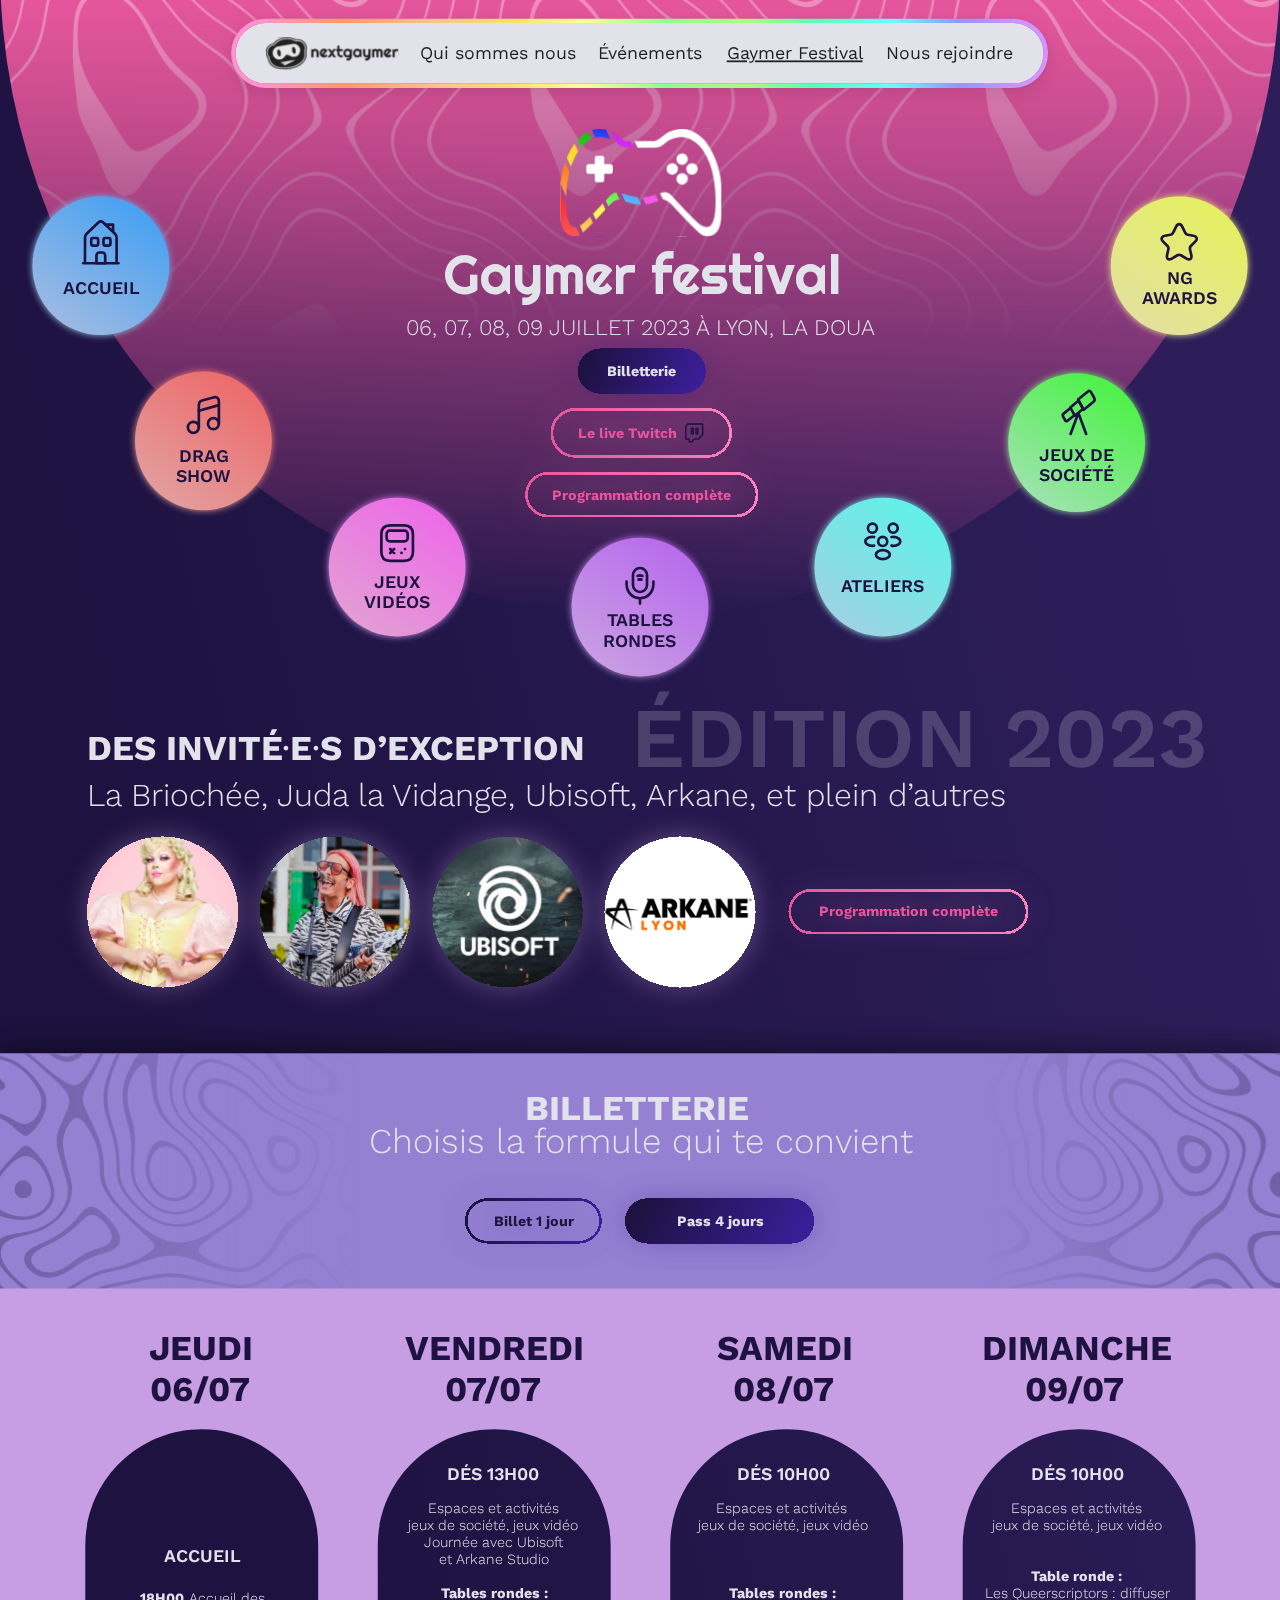
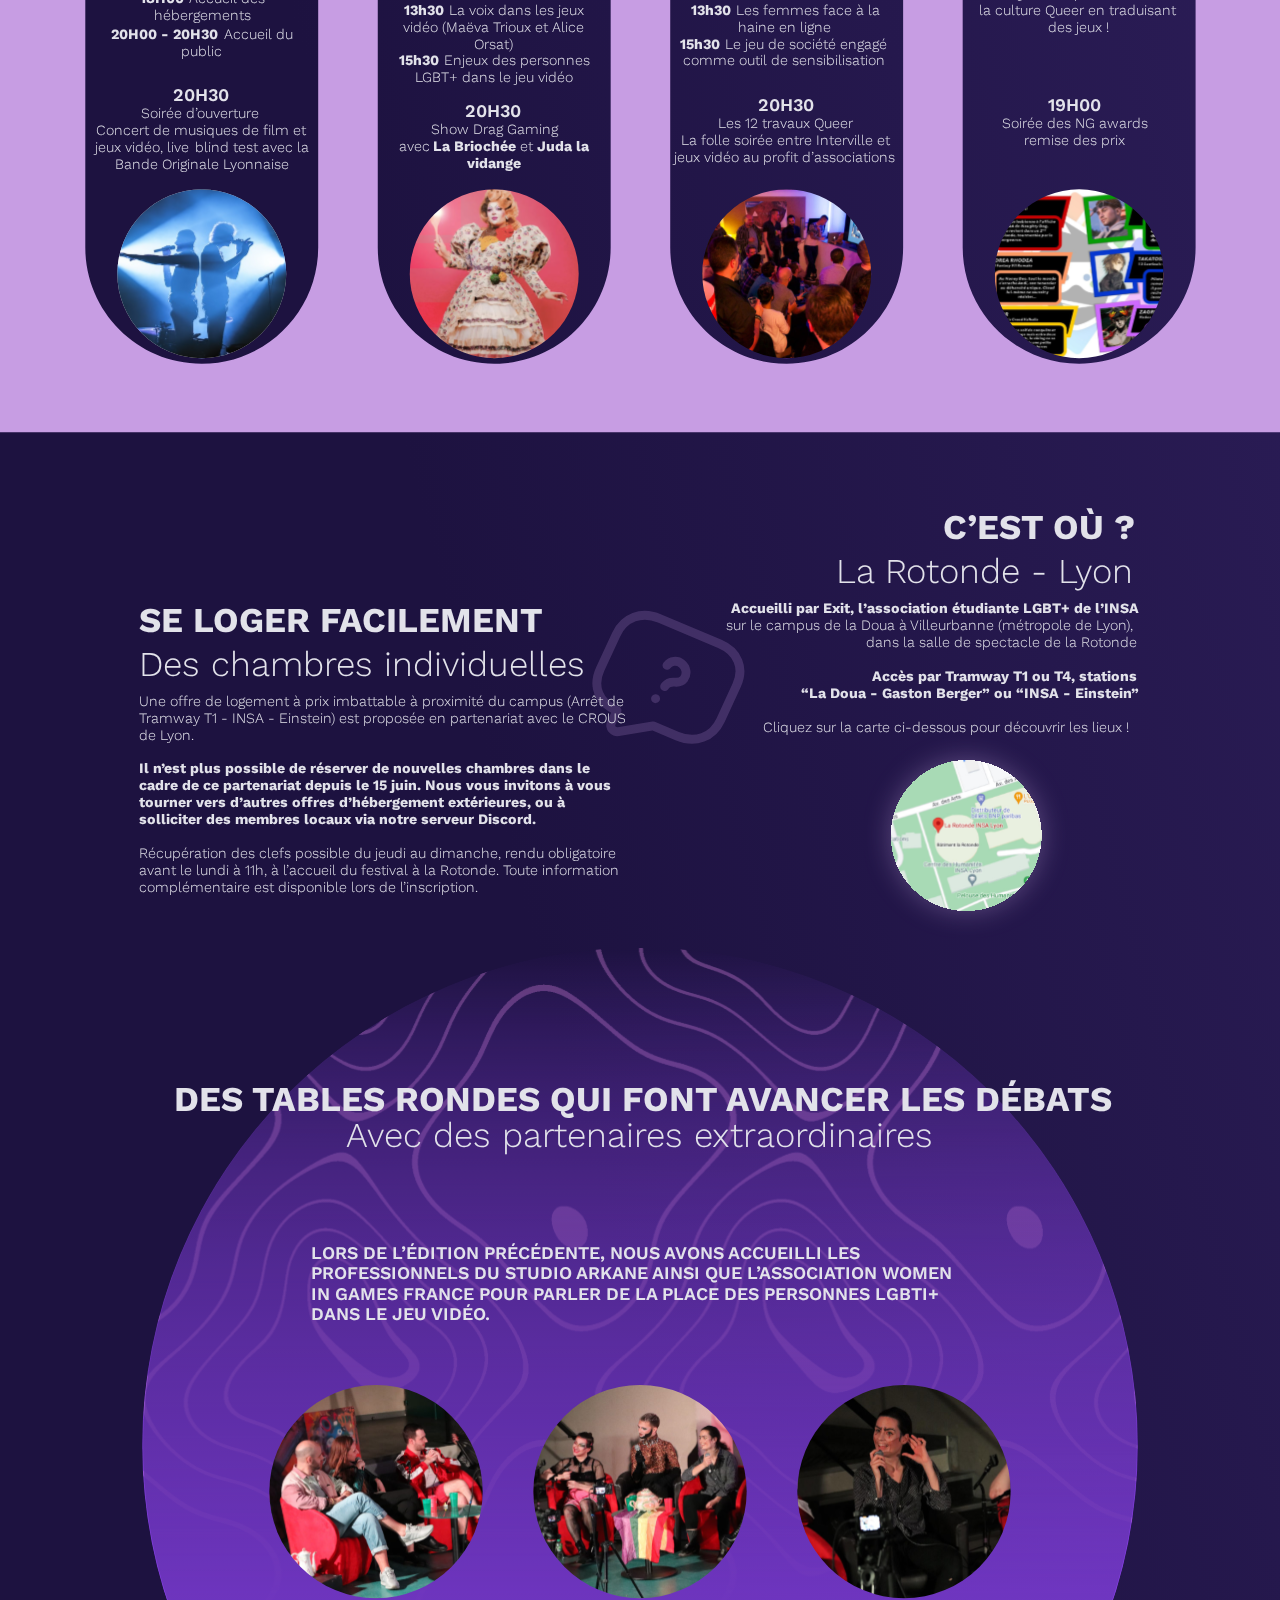
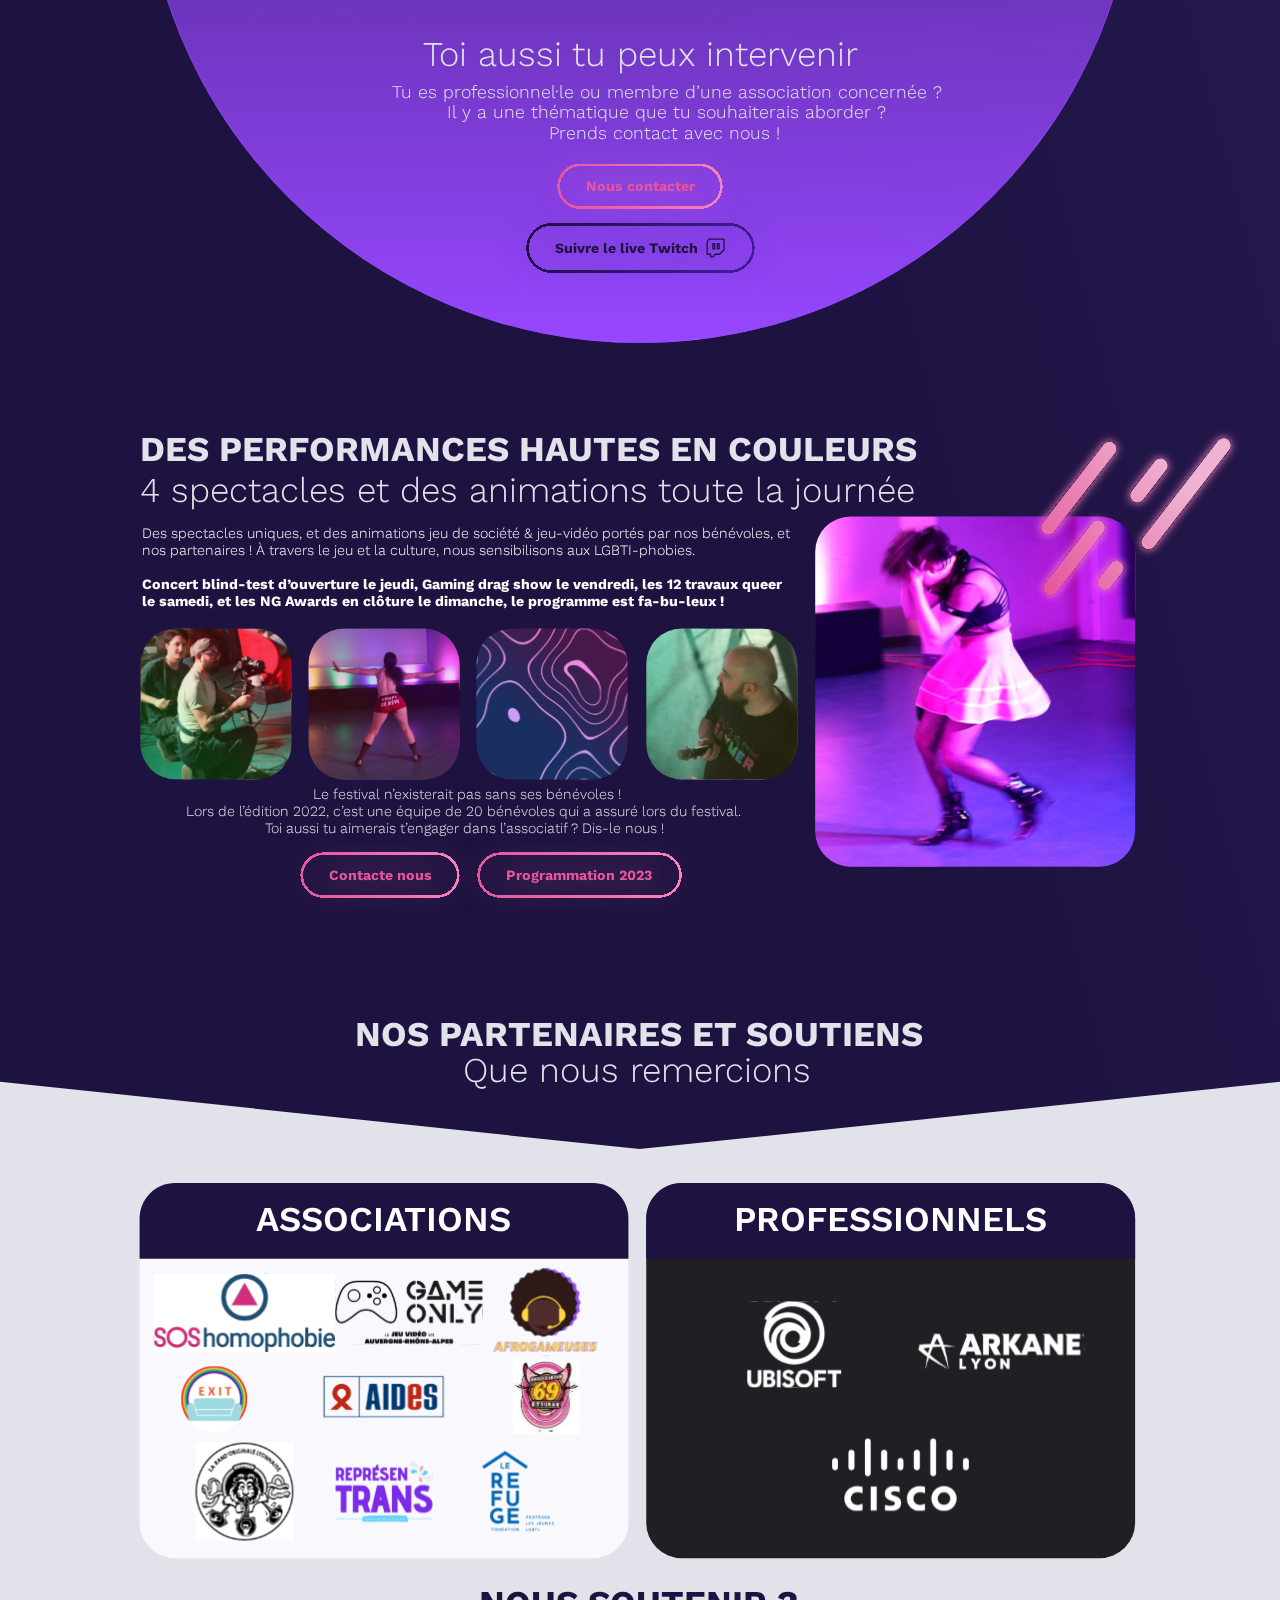
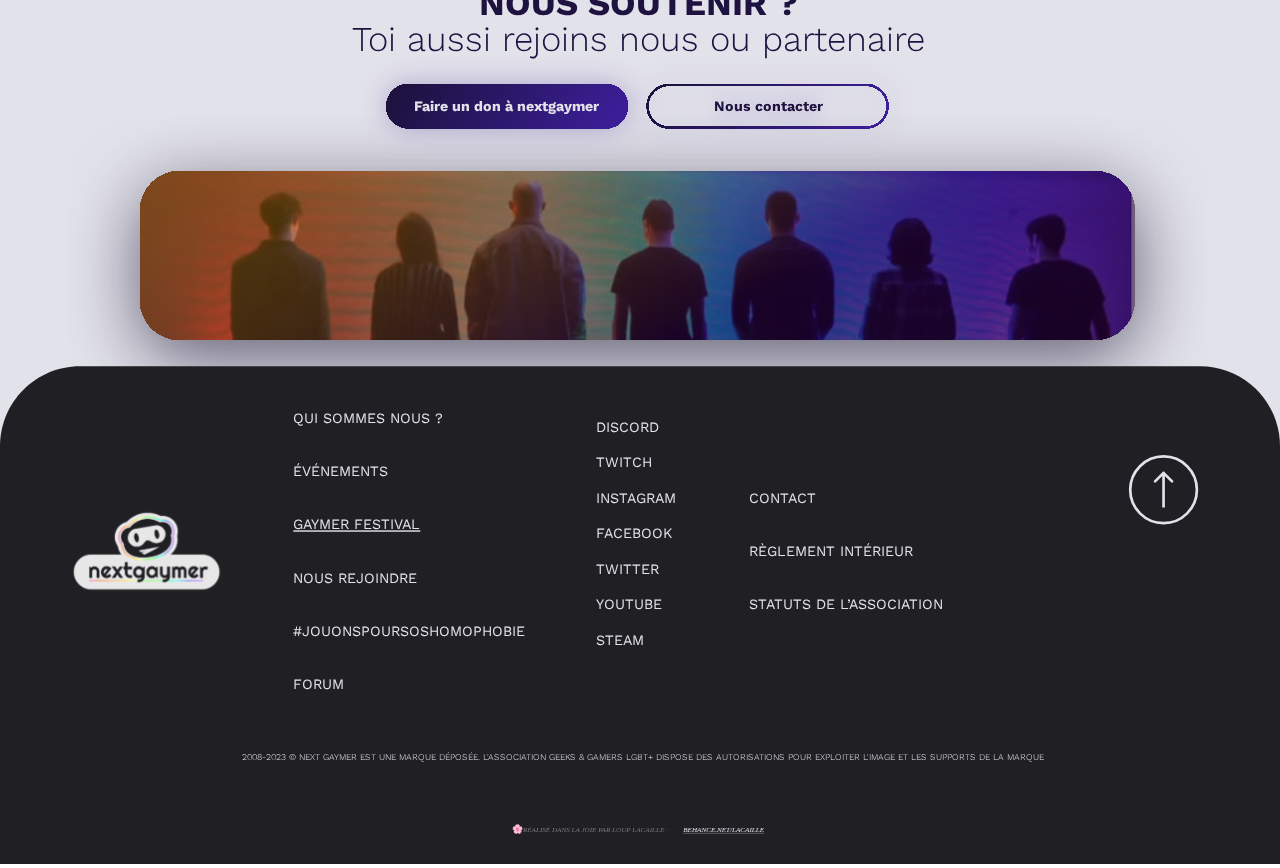
==== commit f84b2c83: "Update" ====
--- a/index.html
+++ b/index.html
@@ -27,18 +27,18 @@
 <rect id="logo-representrans" x="381" y="5227" width="110" height="110" fill="url(#pattern0)"/>
 <rect id="logo-bando" x="224" y="5227" width="110" height="110" fill="url(#pattern1)"/>
 <rect id="logo-le refuge" x="532" y="5227" width="110" height="110" fill="url(#pattern2)"/>
-<rect id="logo-sos-homophobie" x="215" y="5026" width="204" height="88" fill="url(#pattern3)"/>
-<rect id="logo-afrogameuses" x="452" y="5026" width="227" height="99" fill="url(#pattern4)"/>
-<rect id="logo-enipse" x="365" y="5151" width="141" height="48" fill="url(#pattern5)"/>
-<rect id="logo-exit" x="208" y="5141" width="74" height="74" fill="url(#pattern6)"/>
-<rect id="logo-soeurs" x="581" y="5133" width="75" height="84" fill="url(#pattern7)"/>
+<rect id="logo-sos-homophobie" x="177" y="5037" width="204" height="88" fill="url(#pattern3)"/>
+<rect id="logo-afrogameuses" x="504" y="5030" width="227" height="99" fill="url(#pattern4)"/>
+<rect id="logo-afrogameuses_2" x="381" y="5044" width="166" height="72.3965" fill="url(#pattern5)"/>
+<rect id="logo-enipse" x="365" y="5151" width="141" height="48" fill="url(#pattern6)"/>
+<rect id="logo-exit" x="208" y="5141" width="74" height="74" fill="url(#pattern7)"/>
+<rect id="logo-soeurs" x="581" y="5133" width="75" height="84" fill="url(#pattern8)"/>
 </g>
 <g id="truile professionnels">
 <rect id="Rectangle 75_2" x="731" y="4935" width="550" height="422" rx="40" fill="#201F23"/>
 <path id="Rectangle 76_2" d="M731 4975C731 4952.91 748.909 4935 771 4935H1241C1263.09 4935 1281 4952.91 1281 4975V5020H731V4975Z" fill="#1D1240"/>
-<rect id="logo-arkane" x="804" y="5184" width="187" height="141" fill="url(#pattern8)"/>
-<rect id="logo-cisco" x="1054" y="5189" width="154" height="96" fill="url(#pattern9)"/>
-<rect id="logo-game-only" x="1048" y="5068" width="160" height="121" fill="url(#pattern10)"/>
+<rect id="logo-arkane" x="1037" y="5054" width="187" height="141" fill="url(#pattern9)"/>
+<rect id="logo-cisco" x="940" y="5215" width="154" height="96" fill="url(#pattern10)"/>
 <text id="professionnels" fill="white" xml:space="preserve" style="white-space: pre" font-family="Work Sans" font-size="39.06" font-weight="600" letter-spacing="0em"><tspan x="829.73" y="4988.92">PROFESSIONNELS</tspan></text>
 <rect id="logo-ubisoft" x="811" y="5068" width="173" height="97" fill="url(#pattern11)"/>
 </g>
@@ -144,12 +144,12 @@
 <path id="Vector_3" d="M765.855 2632.09L738.756 2620.63L699.742 2627.06C698.425 2627.28 697.07 2627.15 695.823 2626.69C694.575 2626.23 693.482 2625.46 692.659 2624.45C691.837 2623.44 691.316 2622.24 691.151 2620.97C690.987 2619.7 691.187 2618.41 691.728 2617.25L698.108 2603.45C677.784 2594.85 670.226 2576.17 679.213 2556.73L697.186 2517.86C706.173 2498.43 725.713 2491.2 746.037 2499.79L813.784 2528.44C834.108 2537.03 841.666 2555.72 832.68 2575.15L814.706 2614.02C805.72 2633.46 786.179 2640.69 765.855 2632.09Z" stroke="#C79DE3" stroke-width="10" stroke-miterlimit="10" stroke-linecap="round" stroke-linejoin="round"/>
 <path id="Vector_4" d="M751.753 2576.34L752.651 2575.14C755.562 2571.26 759.512 2571.14 763.163 2571.41C766.714 2571.7 770.607 2571.53 773.432 2567.76C777.37 2562.51 776.292 2554.88 771.014 2550.64C765.736 2546.41 758.324 2547.23 754.386 2552.48M741.494 2589.97L741.551 2590.02" stroke="#C79DE3" stroke-width="10" stroke-linecap="round" stroke-linejoin="round"/>
 </g>
-<g id="Une offre de logement Ã  prix imbattable Ã  proximitÃ© du campus (ArrÃªt de Tramway T1 - INSA - Einstein) est proposÃ©e en partenariat avec le CROUS de Lyon. Les places sont limitÃ©es, il est donc recommandÃ© de rÃ©server le plus tÃ´t possible en cliquant sur le bouton âHÃ©bergementâ ci-dessous ! RÃ©cupÃ©ration des clefs possible du jeudi au dimanche, rendu obligatoire avant le lundi Ã  11h, Ã  lâaccueil du festival Ã  la Rotonde. Toute information complÃ©mentaire est disponible lors de lâinscription.">
+<g id="Une offre de logement Ã  prix imbattable Ã  proximitÃ© du campus (ArrÃªt de Tramway T1 - INSA - Einstein) est proposÃ©e en partenariat avec le CROUS de Lyon. Il nâest plus possible de rÃ©server de nouvelles chambres dans le cadre de ce partenariat depuis le 15 juin. Nous vous invitons Ã  vous tourner vers dâautres offres dâhÃ©bergement extÃ©rieures, ou Ã  solliciter des membres locaux via notre serveur Discord. RÃ©cupÃ©ration des clefs possible du jeudi au dimanche, rendu obligatoire avant le lundi Ã  11h, Ã  lâaccueil du festival Ã  la Rotonde. Toute information complÃ©mentaire est disponible lors de lâinscription.">
 <text fill="#E2E2EA" xml:space="preserve" style="white-space: pre" font-family="Work Sans" font-size="16" font-weight="300" letter-spacing="0em"><tspan x="160" y="2598">Une offre de logement à prix imbattable à proximité du campus (Arrêt de </tspan><tspan x="160" y="2617">Tramway T1 - INSA - Einstein) est proposée en partenariat avec le CROUS </tspan><tspan x="160" y="2636">de Lyon.
 </tspan><tspan x="160" y="2655">
-</tspan><tspan x="160" y="2712">
-</tspan><tspan x="160" y="2731">Récupération des clefs possible du jeudi au dimanche, rendu obligatoire </tspan><tspan x="160" y="2750">avant le lundi à 11h, à l’accueil du festival à la Rotonde. Toute information </tspan><tspan x="160" y="2769">complémentaire est disponible lors de l’inscription.</tspan></text>
-<text fill="#E2E2EA" xml:space="preserve" style="white-space: pre" font-family="Work Sans" font-size="16" font-weight="bold" letter-spacing="0em"><tspan x="160" y="2674">Les places sont limitées, il est donc recommandé de réserver le plus </tspan><tspan x="160" y="2693">tôt possible en cliquant sur le bouton “Hébergement” ci-dessous !
+</tspan><tspan x="160" y="2750">
+</tspan><tspan x="160" y="2769">Récupération des clefs possible du jeudi au dimanche, rendu obligatoire </tspan><tspan x="160" y="2788">avant le lundi à 11h, à l’accueil du festival à la Rotonde. Toute information </tspan><tspan x="160" y="2807">complémentaire est disponible lors de l’inscription.</tspan></text>
+<text fill="#E2E2EA" xml:space="preserve" style="white-space: pre" font-family="Work Sans" font-size="16" font-weight="bold" letter-spacing="0em"><tspan x="160" y="2674">Il n’est plus possible de réserver de nouvelles chambres dans le </tspan><tspan x="160" y="2693">cadre de ce partenariat depuis le 15 juin. Nous vous invitons à vous </tspan><tspan x="160" y="2712">tourner vers d’autres offres d’hébergement extérieures, ou à </tspan><tspan x="160" y="2731">solliciter des membres locaux via notre serveur Discord.
 </tspan></text>
 </g>
 <g id="Accueilli par Exit, lâassociation Ã©tudiante LGBT+ de lâINSA sur le campus de la Doua Ã  Villeurbanne (mÃ©tropole de Lyon), dans la salle de spectacle de la Rotonde AccÃ¨s par Tramway T1 ou T4, stations âLa Doua - Gaston Bergerâ ou âINSA - Einsteinâ Cliquez sur la carte ci-dessous pour dÃ©couvrir les lieux !">
@@ -186,16 +186,12 @@
 </g>
 <g id="CTA billets">
 <g id="billet-1-jour-button" filter="url(#filter10_d_335_575)">
-<text id="Bouton_2" fill="#1D1240" xml:space="preserve" style="white-space: pre" font-family="Work Sans" font-size="16" font-weight="bold" letter-spacing="0em"><tspan x="459.422" y="1372">Billet 1 jour</tspan></text>
-<rect x="428.5" y="1342.5" width="151" height="48" rx="24" stroke="url(#paint15_linear_335_575)" stroke-width="3" shape-rendering="crispEdges"/>
-</g>
-<g id="hebergement-button" filter="url(#filter11_d_335_575)">
-<text id="Bouton_3" fill="#1D1240" xml:space="preserve" style="white-space: pre" font-family="Work Sans" font-size="16" font-weight="bold" letter-spacing="0em"><tspan x="881.25" y="1372">Hébergement</tspan></text>
-<rect x="850.5" y="1342.5" width="168" height="48" rx="24" stroke="url(#paint16_linear_335_575)" stroke-width="3" shape-rendering="crispEdges"/>
-</g>
-<g id="billet-4-jours-button" filter="url(#filter12_d_335_575)">
-<rect x="607" y="1341" width="213" height="51" rx="25.5" fill="url(#paint17_linear_335_575)" shape-rendering="crispEdges"/>
-<text id="Bouton_4" fill="#E2E2EA" xml:space="preserve" style="white-space: pre" font-family="Work Sans" font-size="16" font-weight="bold" letter-spacing="0em"><tspan x="665.539" y="1372">Pass 4 jours </tspan></text>
+<text id="Bouton_2" fill="#1D1240" xml:space="preserve" style="white-space: pre" font-family="Work Sans" font-size="16" font-weight="bold" letter-spacing="0em"><tspan x="559.422" y="1383">Billet 1 jour</tspan></text>
+<rect x="528.5" y="1353.5" width="151" height="48" rx="24" stroke="url(#paint15_linear_335_575)" stroke-width="3" shape-rendering="crispEdges"/>
+</g>
+<g id="billet-4-jours-button" filter="url(#filter11_d_335_575)">
+<rect x="707" y="1352" width="213" height="51" rx="25.5" fill="url(#paint16_linear_335_575)" shape-rendering="crispEdges"/>
+<text id="Bouton_3" fill="#E2E2EA" xml:space="preserve" style="white-space: pre" font-family="Work Sans" font-size="16" font-weight="bold" letter-spacing="0em"><tspan x="765.539" y="1383">Pass 4 jours </tspan></text>
 </g>
 </g>
 <text id="Billetterie" fill="#E2E2EA" xml:space="preserve" style="white-space: pre" font-family="Work Sans" font-size="39.06" font-weight="bold" letter-spacing="0em"><tspan x="594.771" y="1264.42">BILLETTERIE</tspan></text>
@@ -203,20 +199,20 @@
 </g>
 <g id="programmation">
 <text id="Ãdition 2023" opacity="0.2" fill="#E2E2EA" xml:space="preserve" style="white-space: pre" font-family="Work Sans" font-size="95.37" font-weight="600" letter-spacing="0em"><tspan x="713.844" y="867.26">ÉDITION 2023</tspan></text>
-<g id="programmation-button-2" filter="url(#filter13_d_335_575)">
-<text id="Bouton_5" fill="#E5569C" xml:space="preserve" style="white-space: pre" font-family="Work Sans" font-size="16" font-weight="bold" letter-spacing="0em"><tspan x="925.422" y="1035">Programmation complète</tspan></text>
-<rect x="892.5" y="1005.5" width="267" height="48" rx="24" stroke="url(#paint18_linear_335_575)" stroke-width="3" shape-rendering="crispEdges"/>
-</g>
-<g id="Ellipse 17" filter="url(#filter14_d_335_575)">
+<g id="programmation-button-2" filter="url(#filter12_d_335_575)">
+<text id="Bouton_4" fill="#E5569C" xml:space="preserve" style="white-space: pre" font-family="Work Sans" font-size="16" font-weight="bold" letter-spacing="0em"><tspan x="925.422" y="1035">Programmation complète</tspan></text>
+<rect x="892.5" y="1005.5" width="267" height="48" rx="24" stroke="url(#paint17_linear_335_575)" stroke-width="3" shape-rendering="crispEdges"/>
+</g>
+<g id="Ellipse 17" filter="url(#filter13_d_335_575)">
 <circle cx="187" cy="1030" r="85" fill="url(#pattern24)" shape-rendering="crispEdges"/>
 </g>
-<g id="Ellipse 18" filter="url(#filter15_d_335_575)">
+<g id="Ellipse 18" filter="url(#filter14_d_335_575)">
 <circle cx="381" cy="1030" r="85" fill="url(#pattern25)" shape-rendering="crispEdges"/>
 </g>
-<g id="Ellipse 19" filter="url(#filter16_d_335_575)">
+<g id="Ellipse 19" filter="url(#filter15_d_335_575)">
 <path d="M660 1030C660 1076.94 621.944 1115 575 1115C528.056 1115 490 1076.94 490 1030C490 983.056 528.056 945 575 945C621.944 945 660 983.056 660 1030Z" fill="url(#pattern26)" shape-rendering="crispEdges"/>
 </g>
-<g id="Ellipse 20" filter="url(#filter17_d_335_575)">
+<g id="Ellipse 20" filter="url(#filter16_d_335_575)">
 <circle cx="769" cy="1030" r="85" fill="url(#pattern27)" shape-rendering="crispEdges"/>
 </g>
 <text id="La BriochÃ©e, Juda la Vidange, Ubisoft, Arkane, et plein dâautres" fill="#E2E2EA" xml:space="preserve" style="white-space: pre" font-family="Work Sans" font-size="36" font-weight="300" letter-spacing="0em"><tspan x="102" y="910.866">La Briochée, Juda la Vidange, Ubisoft, Arkane, et plein d’autres</tspan></text>
@@ -226,49 +222,49 @@
 </g>
 </g>
 <g id="Hero">
-<ellipse id="lune rose top" cx="724" cy="-34" rx="720" ry="730" fill="url(#paint19_linear_335_575)"/>
+<ellipse id="lune rose top" cx="724" cy="-34" rx="720" ry="730" fill="url(#paint18_linear_335_575)"/>
 <g id="texture hero">
 <mask id="mask2_335_575" style="mask-type:alpha" maskUnits="userSpaceOnUse" x="4" y="-764" width="1440" height="1460">
-<ellipse id="lune rose top_2" cx="724" cy="-34" rx="720" ry="730" fill="url(#paint20_linear_335_575)"/>
+<ellipse id="lune rose top_2" cx="724" cy="-34" rx="720" ry="730" fill="url(#paint19_linear_335_575)"/>
 </mask>
 <g mask="url(#mask2_335_575)">
 <g id="lune rose top_3">
-<ellipse cx="724" cy="-34" rx="720" ry="730" fill="url(#paint21_linear_335_575)"/>
+<ellipse cx="724" cy="-34" rx="720" ry="730" fill="url(#paint20_linear_335_575)"/>
 <ellipse cx="724" cy="-34" rx="720" ry="730" fill="url(#pattern28)"/>
 </g>
 </g>
 </g>
-<g id="billeterie-button" filter="url(#filter18_d_335_575)">
-<rect x="653.973" y="396" width="144" height="51" rx="25.5" fill="url(#paint22_linear_335_575)" shape-rendering="crispEdges"/>
-<text id="Bouton_6" fill="#E2E2EA" xml:space="preserve" style="white-space: pre" font-family="Work Sans" font-size="16" font-weight="bold" letter-spacing="0em"><tspan x="686.637" y="426.996">Billetterie</tspan></text>
-</g>
-<g id="programmation-button" filter="url(#filter19_d_335_575)">
-<text id="Bouton_7" fill="#E5569C" xml:space="preserve" style="white-space: pre" font-family="Work Sans" font-size="16" font-weight="bold" letter-spacing="0em"><tspan x="625.395" y="565.996">Programmation complète</tspan></text>
-<rect x="596.295" y="536.5" width="259.356" height="48" rx="24" stroke="url(#paint23_linear_335_575)" stroke-width="3" shape-rendering="crispEdges"/>
-</g>
-<g id="twitch-button" filter="url(#filter20_d_335_575)">
-<text id="Bouton_8" fill="#E5569C" xml:space="preserve" style="white-space: pre" font-family="Work Sans" font-size="16" font-weight="bold" letter-spacing="0em"><tspan x="654.088" y="496.496">Le live Twitch</tspan></text>
+<g id="billeterie-button" filter="url(#filter17_d_335_575)">
+<rect x="653.973" y="396" width="144" height="51" rx="25.5" fill="url(#paint21_linear_335_575)" shape-rendering="crispEdges"/>
+<text id="Bouton_5" fill="#E2E2EA" xml:space="preserve" style="white-space: pre" font-family="Work Sans" font-size="16" font-weight="bold" letter-spacing="0em"><tspan x="686.637" y="426.996">Billetterie</tspan></text>
+</g>
+<g id="programmation-button" filter="url(#filter18_d_335_575)">
+<text id="Bouton_6" fill="#E5569C" xml:space="preserve" style="white-space: pre" font-family="Work Sans" font-size="16" font-weight="bold" letter-spacing="0em"><tspan x="625.395" y="565.996">Programmation complète</tspan></text>
+<rect x="596.295" y="536.5" width="259.356" height="48" rx="24" stroke="url(#paint22_linear_335_575)" stroke-width="3" shape-rendering="crispEdges"/>
+</g>
+<g id="twitch-button" filter="url(#filter19_d_335_575)">
+<text id="Bouton_7" fill="#E5569C" xml:space="preserve" style="white-space: pre" font-family="Work Sans" font-size="16" font-weight="bold" letter-spacing="0em"><tspan x="654.088" y="496.496">Le live Twitch</tspan></text>
 <g id="Iconsax/Linear/twitch_2">
 <path id="Vector_5" d="M777.479 481H794.479V493L789.479 498H784.479L782.479 501H779.479V498H775.479V484L777.479 481Z" stroke="#1D1240" stroke-width="1.5" stroke-miterlimit="10" stroke-linecap="round" stroke-linejoin="round"/>
 <path id="Vector_6" d="M783.979 486H781.979V492H783.979V486ZM788.979 486H786.979V492H788.979V486Z" stroke="#1D1240" stroke-width="1.5" stroke-miterlimit="10" stroke-linecap="round" stroke-linejoin="round"/>
 </g>
-<rect x="624.896" y="464.5" width="201.164" height="53" rx="26.5" stroke="url(#paint24_linear_335_575)" stroke-width="3" shape-rendering="crispEdges"/>
+<rect x="624.896" y="464.5" width="201.164" height="53" rx="26.5" stroke="url(#paint23_linear_335_575)" stroke-width="3" shape-rendering="crispEdges"/>
 </g>
 <text id="06, 07, 08, 09 juillet 2023 Ã  lyon, la doua" fill="#E2E2EA" xml:space="preserve" style="white-space: pre" font-family="Work Sans" font-size="25" font-weight="300" letter-spacing="0em"><tspan x="460.469" y="380.588">06, 07, 08, 09 JUILLET 2023 À LYON, LA DOUA</tspan></text>
 <text id="Gaymer festival" fill="#E2E2EA" xml:space="preserve" style="white-space: pre" font-family="Righteous" font-size="61.04" letter-spacing="0em"><tspan x="503.421" y="335.219">Gaymer festival</tspan></text>
 <g id="bulles festival">
 <g id="tuile festival">
-<g id="Ellipse 11_2" filter="url(#filter21_f_335_575)">
-<ellipse cx="117.425" cy="303" rx="76.9315" ry="78" fill="url(#paint25_linear_335_575)"/>
-</g>
-<ellipse id="Ellipse 12_2" cx="117.425" cy="303" rx="76.9315" ry="78" fill="url(#paint26_linear_335_575)"/>
+<g id="Ellipse 11_2" filter="url(#filter20_f_335_575)">
+<ellipse cx="117.425" cy="303" rx="76.9315" ry="78" fill="url(#paint24_linear_335_575)"/>
+</g>
+<ellipse id="Ellipse 12_2" cx="117.425" cy="303" rx="76.9315" ry="78" fill="url(#paint25_linear_335_575)"/>
 <text id="Accueil" fill="#1D1240" xml:space="preserve" style="white-space: pre" font-family="Work Sans" font-size="20" font-weight="600" letter-spacing="0em"><tspan x="75.2709" y="334.87">ACCUEIL</tspan></text>
 </g>
 <g id="tuile festival_2">
-<g id="Ellipse 11_3" filter="url(#filter22_f_335_575)">
-<ellipse cx="232.822" cy="500" rx="76.9315" ry="78" fill="url(#paint27_linear_335_575)"/>
-</g>
-<ellipse id="Ellipse 12_3" cx="232.822" cy="500" rx="76.9315" ry="78" fill="url(#paint28_linear_335_575)"/>
+<g id="Ellipse 11_3" filter="url(#filter21_f_335_575)">
+<ellipse cx="232.822" cy="500" rx="76.9315" ry="78" fill="url(#paint26_linear_335_575)"/>
+</g>
+<ellipse id="Ellipse 12_3" cx="232.822" cy="500" rx="76.9315" ry="78" fill="url(#paint27_linear_335_575)"/>
 <text id="drag show" fill="#1D1240" xml:space="preserve" style="white-space: pre" font-family="Work Sans" font-size="20" font-weight="600" letter-spacing="0em"><tspan x="205.146" y="523.37">DRAG
 </tspan><tspan x="201.865" y="546.37">SHOW</tspan></text>
 <g id="Iconsax/Linear/music">
@@ -278,10 +274,10 @@
 </g>
 </g>
 <g id="tuile festival_3">
-<g id="Ellipse 11_4" filter="url(#filter23_f_335_575)">
-<ellipse cx="450.794" cy="642" rx="76.9315" ry="78" fill="url(#paint29_linear_335_575)"/>
-</g>
-<ellipse id="Ellipse 12_4" cx="450.794" cy="642" rx="76.9315" ry="78" fill="url(#paint30_linear_335_575)"/>
+<g id="Ellipse 11_4" filter="url(#filter22_f_335_575)">
+<ellipse cx="450.794" cy="642" rx="76.9315" ry="78" fill="url(#paint28_linear_335_575)"/>
+</g>
+<ellipse id="Ellipse 12_4" cx="450.794" cy="642" rx="76.9315" ry="78" fill="url(#paint29_linear_335_575)"/>
 <text id="salles de jeux" fill="#1D1240" xml:space="preserve" style="white-space: pre" font-family="Work Sans" font-size="20" font-weight="600" letter-spacing="0em"><tspan x="425.041" y="665.37">JEUX </tspan><tspan x="413.762" y="688.37">VIDÉOS</tspan></text>
 <g id="Iconsax/Linear/gameboy">
 <path id="Vector_10" d="M468.548 605V625C468.548 631 465.589 635 458.685 635H442.904C436 635 433.041 631 433.041 625V605C433.041 599 436 595 442.904 595H458.685C465.589 595 468.548 599 468.548 605Z" stroke="#1D1240" stroke-width="3" stroke-miterlimit="10" stroke-linecap="round" stroke-linejoin="round"/>
@@ -290,10 +286,10 @@
 </g>
 </g>
 <g id="tuile festival_4">
-<g id="Ellipse 11_5" filter="url(#filter24_f_335_575)">
-<ellipse cx="724" cy="687" rx="76.9315" ry="78" fill="url(#paint31_linear_335_575)"/>
-</g>
-<ellipse id="Ellipse 12_5" cx="724" cy="687" rx="76.9315" ry="78" fill="url(#paint32_linear_335_575)"/>
+<g id="Ellipse 11_5" filter="url(#filter23_f_335_575)">
+<ellipse cx="724" cy="687" rx="76.9315" ry="78" fill="url(#paint30_linear_335_575)"/>
+</g>
+<ellipse id="Ellipse 12_5" cx="724" cy="687" rx="76.9315" ry="78" fill="url(#paint31_linear_335_575)"/>
 <g id="Iconsax/Linear/microphone2">
 <path id="Vector_13" d="M724.001 670C728.36 670 731.891 666.42 731.891 662V651C731.891 646.58 728.36 643 724.001 643C719.641 643 716.11 646.58 716.11 651V662C716.11 666.42 719.641 670 724.001 670Z" stroke="#1D1240" stroke-width="3" stroke-linecap="round" stroke-linejoin="round"/>
 <path id="Vector_14" d="M708.91 658.3V661.7C708.91 670.14 715.676 677 724.001 677M724.001 677C732.325 677 739.091 670.14 739.091 661.7V658.3M724.001 677V683M721.259 651.86C723.034 651.2 724.967 651.2 726.742 651.86M722.422 656.1C723.468 655.82 724.553 655.82 725.598 656.1" stroke="#1D1240" stroke-width="3" stroke-linecap="round" stroke-linejoin="round"/>
@@ -301,20 +297,20 @@
 </g>
 <text id="TABLES RONDES" fill="#1D1240" xml:space="preserve" style="white-space: pre" font-family="Work Sans" font-size="20" font-weight="600" letter-spacing="0em"><tspan x="686.551" y="708.37">TABLES </tspan><tspan x="682.752" y="731.37">RONDES</tspan></text>
 <g id="tuile festival_5">
-<g id="Ellipse 11_6" filter="url(#filter25_f_335_575)">
-<ellipse cx="997.206" cy="642" rx="76.9315" ry="78" fill="url(#paint33_linear_335_575)"/>
-</g>
-<ellipse id="Ellipse 12_6" cx="997.206" cy="642" rx="76.9315" ry="78" fill="url(#paint34_linear_335_575)"/>
+<g id="Ellipse 11_6" filter="url(#filter24_f_335_575)">
+<ellipse cx="997.206" cy="642" rx="76.9315" ry="78" fill="url(#paint32_linear_335_575)"/>
+</g>
+<ellipse id="Ellipse 12_6" cx="997.206" cy="642" rx="76.9315" ry="78" fill="url(#paint33_linear_335_575)"/>
 <text id="12 travaux queer" fill="#1D1240" xml:space="preserve" style="white-space: pre" font-family="Work Sans" font-size="20" font-weight="600" letter-spacing="0em"><tspan x="950.501" y="669.87">ATELIERS</tspan></text>
 <g id="Iconsax/Linear/people">
 <path id="Vector_15" d="M1007.01 617.88C1009.71 618.34 1012.69 617.86 1014.78 616.44C1017.56 614.56 1017.56 611.48 1014.78 609.6C1012.67 608.18 1009.65 607.7 1006.95 608.18M987.343 617.88C984.641 618.34 981.662 617.86 979.571 616.44C976.79 614.56 976.79 611.48 979.571 609.6C981.682 608.18 984.7 607.7 987.403 608.18M1009.04 603.32C1008.92 603.3 1008.79 603.3 1008.67 603.32C1007.35 603.272 1006.1 602.706 1005.19 601.744C1004.28 600.781 1003.77 599.496 1003.78 598.16C1003.78 595.3 1006.04 593 1008.86 593C1010.21 593 1011.51 593.544 1012.46 594.511C1013.42 595.479 1013.95 596.791 1013.95 598.16C1013.95 599.497 1013.44 600.78 1012.52 601.742C1011.61 602.703 1010.36 603.269 1009.04 603.32ZM985.312 603.32C985.43 603.3 985.568 603.3 985.686 603.32C987.003 603.272 988.249 602.706 989.162 601.744C990.075 600.781 990.583 599.496 990.579 598.16C990.579 595.3 988.31 593 985.489 593C984.139 593 982.845 593.544 981.89 594.511C980.936 595.479 980.4 596.791 980.4 598.16C980.42 600.96 982.589 603.22 985.312 603.32ZM997.206 618.26C997.082 618.24 996.956 618.24 996.832 618.26C995.515 618.212 994.269 617.646 993.356 616.684C992.443 615.721 991.935 614.436 991.94 613.1C991.94 610.24 994.208 607.94 997.029 607.94C998.379 607.94 999.673 608.484 1000.63 609.451C1001.58 610.419 1002.12 611.731 1002.12 613.1C1002.1 615.9 999.929 618.18 997.206 618.26ZM991.466 624.56C988.685 626.44 988.685 629.52 991.466 631.4C994.622 633.54 999.791 633.54 1002.95 631.4C1005.73 629.52 1005.73 626.44 1002.95 624.56C999.81 622.44 994.622 622.44 991.466 624.56Z" stroke="#1D1240" stroke-width="3" stroke-linecap="round" stroke-linejoin="round"/>
 </g>
 </g>
 <g id="tuile festival_6">
-<g id="Ellipse 11_7" filter="url(#filter26_f_335_575)">
-<ellipse cx="1215.18" cy="502" rx="76.9315" ry="78" fill="url(#paint35_linear_335_575)"/>
-</g>
-<ellipse id="Ellipse 12_7" cx="1215.18" cy="502" rx="76.9315" ry="78" fill="url(#paint36_linear_335_575)"/>
+<g id="Ellipse 11_7" filter="url(#filter25_f_335_575)">
+<ellipse cx="1215.18" cy="502" rx="76.9315" ry="78" fill="url(#paint34_linear_335_575)"/>
+</g>
+<ellipse id="Ellipse 12_7" cx="1215.18" cy="502" rx="76.9315" ry="78" fill="url(#paint35_linear_335_575)"/>
 <text id="Accueil_2" fill="#1D1240" xml:space="preserve" style="white-space: pre" font-family="Work Sans" font-size="20" font-weight="600" letter-spacing="0em"><tspan x="1173.35" y="522.37">JEUX DE </tspan><tspan x="1172.9" y="545.37">SOCIÉTÉ</tspan></text>
 </g>
 <g id="Iconsax/Linear/microscope">
@@ -322,10 +318,10 @@
 <path id="Vector_17" d="M1217.25 468.489L1208.39 492.177M1217.15 468.489L1225.91 492.177M1217.49 454.663L1208.07 462.398L1213.12 471.634L1222.54 463.899L1217.49 454.663ZM1204.98 477.432L1212.77 471.051L1208.35 462.978L1200.56 469.359C1199.65 470.108 1199.42 471.607 1200.03 472.719L1202.26 476.78C1202.85 477.867 1204.07 478.157 1204.98 477.432Z" stroke="#1D1240" stroke-width="3" stroke-linecap="round" stroke-linejoin="round"/>
 </g>
 <g id="tuile festival_7">
-<g id="Ellipse 11_8" filter="url(#filter27_f_335_575)">
-<ellipse cx="1330.58" cy="303" rx="76.9315" ry="78" fill="url(#paint37_linear_335_575)"/>
-</g>
-<ellipse id="Ellipse 12_8" cx="1330.58" cy="303" rx="76.9315" ry="78" fill="url(#paint38_linear_335_575)"/>
+<g id="Ellipse 11_8" filter="url(#filter26_f_335_575)">
+<ellipse cx="1330.58" cy="303" rx="76.9315" ry="78" fill="url(#paint36_linear_335_575)"/>
+</g>
+<ellipse id="Ellipse 12_8" cx="1330.58" cy="303" rx="76.9315" ry="78" fill="url(#paint37_linear_335_575)"/>
 <text id="ng Awards" fill="#1D1240" xml:space="preserve" style="white-space: pre" font-family="Work Sans" font-size="20" font-weight="600" letter-spacing="0em"><tspan x="1316.45" y="323.37">NG </tspan><tspan x="1288.42" y="346.37">AWARDS</tspan></text>
 <g id="Iconsax/Linear/star1">
 <path id="Vector_18" d="M1333.99 259.02L1337.46 266.06C1337.93 267.04 1339.2 267.98 1340.26 268.16L1346.55 269.22C1350.58 269.9 1351.52 272.86 1348.62 275.78L1343.73 280.74C1342.9 281.58 1342.45 283.2 1342.71 284.36L1344.11 290.5C1345.21 295.36 1342.67 297.24 1338.43 294.7L1332.53 291.16C1331.46 290.52 1329.71 290.52 1328.62 291.16L1322.72 294.7C1318.5 297.24 1315.94 295.34 1317.04 290.5L1318.44 284.36C1318.7 283.2 1318.25 281.58 1317.42 280.74L1312.53 275.78C1309.65 272.86 1310.57 269.9 1314.6 269.22L1320.89 268.16C1321.94 267.98 1323.2 267.04 1323.67 266.06L1327.14 259.02C1329.04 255.2 1332.11 255.2 1333.99 259.02Z" stroke="#1D1240" stroke-width="3" stroke-linecap="round" stroke-linejoin="round"/>
@@ -340,7 +336,7 @@
 </g>
 <rect id="festivallogo 1" x="634.247" y="149" width="181.479" height="121" fill="url(#pattern29)"/>
 </g>
-<g id="NAV" filter="url(#filter28_dd_335_575)">
+<g id="NAV" filter="url(#filter27_dd_335_575)">
 <rect x="269" y="30" width="909" height="68" rx="34" fill="#E2E2EA"/>
 <rect id="logo-cote-ng" x="303" y="46" width="149" height="36" fill="url(#pattern30)"/>
 <g id="qui-sommes-nous">
@@ -355,15 +351,15 @@
 <g id="nous-rejoindre">
 <text id="Qui sommes nous_4" fill="#201F23" xml:space="preserve" style="white-space: pre" font-family="Work Sans" font-size="20" letter-spacing="0em"><tspan x="1001.22" y="70.87">Nous rejoindre</tspan></text>
 </g>
-<rect x="266.5" y="27.5" width="914" height="73" rx="36.5" stroke="url(#paint39_linear_335_575)" stroke-width="5"/>
-</g>
-<g id="nous-contacter-button-3" filter="url(#filter29_d_335_575)">
-<text id="Bouton_9" fill="#1D1240" xml:space="preserve" style="white-space: pre" font-family="Work Sans" font-size="16" font-weight="bold" letter-spacing="0em"><tspan x="806.766" y="5529">Nous contacter</tspan></text>
-<rect x="732.5" y="5499.5" width="270" height="48" rx="24" stroke="url(#paint40_linear_335_575)" stroke-width="3" shape-rendering="crispEdges"/>
-</g>
-<g id="faire-un-don-button" filter="url(#filter30_d_335_575)">
-<rect x="438" y="5498" width="273" height="51" rx="25.5" fill="url(#paint41_linear_335_575)" shape-rendering="crispEdges"/>
-<text id="Bouton_10" fill="#E2E2EA" xml:space="preserve" style="white-space: pre" font-family="Work Sans" font-size="16" font-weight="bold" letter-spacing="0em"><tspan x="470.031" y="5529">Faire un don à nextgaymer</tspan></text>
+<rect x="266.5" y="27.5" width="914" height="73" rx="36.5" stroke="url(#paint38_linear_335_575)" stroke-width="5"/>
+</g>
+<g id="nous-contacter-button-3" filter="url(#filter28_d_335_575)">
+<text id="Bouton_8" fill="#1D1240" xml:space="preserve" style="white-space: pre" font-family="Work Sans" font-size="16" font-weight="bold" letter-spacing="0em"><tspan x="806.766" y="5529">Nous contacter</tspan></text>
+<rect x="732.5" y="5499.5" width="270" height="48" rx="24" stroke="url(#paint39_linear_335_575)" stroke-width="3" shape-rendering="crispEdges"/>
+</g>
+<g id="faire-un-don-button" filter="url(#filter29_d_335_575)">
+<rect x="438" y="5498" width="273" height="51" rx="25.5" fill="url(#paint40_linear_335_575)" shape-rendering="crispEdges"/>
+<text id="Bouton_9" fill="#E2E2EA" xml:space="preserve" style="white-space: pre" font-family="Work Sans" font-size="16" font-weight="bold" letter-spacing="0em"><tspan x="470.031" y="5529">Faire un don à nextgaymer</tspan></text>
 </g>
 <g id="footer">
 <path d="M4 5906C4 5856.29 44.2944 5816 94 5816H1354C1403.71 5816 1444 5856.29 1444 5906V6392H4V5906Z" fill="#201F23"/>
@@ -419,22 +415,22 @@
 <g id="jeudi">
 <text id="jeudi 06/07" fill="#1D1240" xml:space="preserve" style="white-space: pre" font-family="Work Sans" font-size="39.06" font-weight="bold" letter-spacing="0em"><tspan x="172.031" y="1534.42">JEUDI
 </tspan><tspan x="173.29" y="1580.42">06/07</tspan></text>
-<g id="20h30 SoirÃ©e dâouverture Concert de musiques de film et jeux vidÃ©o, live blind test">
-<text fill="#E2E2EA" xml:space="preserve" style="white-space: pre" font-family="Work Sans" font-size="16" font-weight="300" letter-spacing="0em"><tspan x="162.743" y="1955.18">Soirée d’ouverture
-</tspan><tspan x="251.18" y="1993.18">blind test</tspan></text>
-<text fill="#E2E2EA" xml:space="preserve" style="white-space: pre" font-family="Work Sans" font-size="20" font-weight="600" letter-spacing="0em"><tspan x="198.604" y="1936.18">20H30
-</tspan></text>
-<text fill="#E2E2EA" xml:space="preserve" style="white-space: pre" font-family="Work Sans" font-size="16" font-weight="300" letter-spacing="0em"><tspan x="111.797" y="1974.18">Concert de musiques de film et </tspan><tspan x="139.071" y="1993.18">jeux vidéo, live </tspan></text>
+<g id="20h30 SoirÃ©e dâouverture Concert de musiques de film et jeux vidÃ©o, live blind test avec la Bande Originale Lyonnaise">
+<text fill="#E2E2EA" xml:space="preserve" style="white-space: pre" font-family="Work Sans" font-size="16" font-weight="300" letter-spacing="0em"><tspan x="162.743" y="1936.68">Soirée d’ouverture
+</tspan><tspan x="222.899" y="1974.68">blind test avec la </tspan><tspan x="132.946" y="1993.68">Bande Originale Lyonnaise</tspan></text>
+<text fill="#E2E2EA" xml:space="preserve" style="white-space: pre" font-family="Work Sans" font-size="20" font-weight="600" letter-spacing="0em"><tspan x="198.604" y="1917.68">20H30
+</tspan></text>
+<text fill="#E2E2EA" xml:space="preserve" style="white-space: pre" font-family="Work Sans" font-size="16" font-weight="300" letter-spacing="0em"><tspan x="111.797" y="1955.68">Concert de musiques de film et </tspan><tspan x="110.789" y="1974.68">jeux vidéo, live </tspan></text>
 </g>
 <g id="Accueil 18h00 Accueil des hÃ©bergementsâ¨20h00 - 20h30 Accueil du public">
-<text fill="#E2E2EA" xml:space="preserve" style="white-space: pre" font-family="Work Sans" font-size="20" font-weight="600" letter-spacing="0em"><tspan x="188.354" y="1770.68">ACCUEIL
-</tspan><tspan x="231" y="1793.68">
-</tspan></text>
-<text fill="#E2E2EA" xml:space="preserve" style="white-space: pre" font-family="Work Sans" font-size="16" font-weight="300" letter-spacing="0em"><tspan x="216.143" y="1816.68">Accueil des </tspan><tspan x="177.172" y="1835.68">hébergements -</tspan><tspan x="255.606" y="1856.68">Accueil du </tspan><tspan x="208.188" y="1875.68">public</tspan></text>
-<text fill="#E2E2EA" xml:space="preserve" style="white-space: pre" font-family="Work Sans" font-size="20" font-weight="bold" letter-spacing="0em"><tspan x="210.42" y="1816.68"> </tspan></text>
-<text fill="#E2E2EA" xml:space="preserve" style="white-space: pre" font-family="Work Sans" font-size="18" font-weight="bold" letter-spacing="0em"><tspan x="250.456" y="1856.68"> </tspan></text>
-<text fill="#E2E2EA" xml:space="preserve" style="white-space: pre" font-family="Work Sans" font-size="16" font-weight="bold" letter-spacing="0em"><tspan x="161.029" y="1816.68">18H00</tspan><tspan x="129.065" y="1856.68">20H00 - 20H30</tspan></text>
+<text fill="#E2E2EA" xml:space="preserve" style="white-space: pre" font-family="Work Sans" font-size="20" font-weight="600" letter-spacing="0em"><tspan x="188.354" y="1761.68">ACCUEIL
+</tspan><tspan x="231" y="1784.68">
+</tspan></text>
+<text fill="#E2E2EA" xml:space="preserve" style="white-space: pre" font-family="Work Sans" font-size="16" font-weight="300" letter-spacing="0em"><tspan x="216.143" y="1807.68">Accueil des </tspan><tspan x="177.172" y="1826.68">hébergements +</tspan><tspan x="255.606" y="1847.68">Accueil du </tspan><tspan x="208.188" y="1866.68">public</tspan></text>
+<text fill="#E2E2EA" xml:space="preserve" style="white-space: pre" font-family="Work Sans" font-size="20" font-weight="bold" letter-spacing="0em"><tspan x="210.42" y="1807.68"> </tspan></text>
+<text fill="#E2E2EA" xml:space="preserve" style="white-space: pre" font-family="Work Sans" font-size="18" font-weight="bold" letter-spacing="0em"><tspan x="250.456" y="1847.68"> </tspan></text>
+<text fill="#E2E2EA" xml:space="preserve" style="white-space: pre" font-family="Work Sans" font-size="16" font-weight="bold" letter-spacing="0em"><tspan x="161.029" y="1807.68">18H00</tspan><tspan x="129.065" y="1847.68">20H00 - 20H30</tspan></text>
 </g>
 <g id="Ellipse 20_2">
 <ellipse cx="230.969" cy="2112" rx="95.0059" ry="95" fill="#D9D9D9"/>
@@ -521,10 +517,6 @@
 <ellipse id="Ellipse 23" cx="1218.03" cy="2112" rx="95.0059" ry="95" fill="url(#pattern35)"/>
 </g>
 </g>
-<g id="hebergement-button-2" filter="url(#filter31_d_335_575)">
-<text id="Hebergement" fill="#E5569C" xml:space="preserve" style="white-space: pre" font-family="Work Sans" font-size="16" font-weight="bold" letter-spacing="0em"><tspan x="241.75" y="2834">Hébergement</tspan></text>
-<rect x="161.5" y="2804.5" width="267" height="48" rx="24" stroke="url(#paint42_linear_335_575)" stroke-width="3" shape-rendering="crispEdges"/>
-</g>
 </g>
 <defs>
 <filter id="filter0_d_335_575" x="0" y="0" width="1448" height="6388" filterUnits="userSpaceOnUse" color-interpolation-filters="sRGB">
@@ -553,22 +545,22 @@
 <use xlink:href="#image4_335_575" transform="matrix(0.000128008 0 0 0.000293513 0.23784 0)"/>
 </pattern>
 <pattern id="pattern5" patternContentUnits="objectBoundingBox" width="1" height="1">
-<use xlink:href="#image5_335_575" transform="matrix(0.000625 0 0 0.00183594 0 -0.0259961)"/>
+<use xlink:href="#image5_335_575" transform="matrix(0.000244141 0 0 0.000559797 0 0.011577)"/>
 </pattern>
 <pattern id="pattern6" patternContentUnits="objectBoundingBox" width="1" height="1">
-<use xlink:href="#image6_335_575" transform="scale(0.00182815)"/>
+<use xlink:href="#image6_335_575" transform="matrix(0.000625 0 0 0.00183594 0 -0.0259961)"/>
 </pattern>
 <pattern id="pattern7" patternContentUnits="objectBoundingBox" width="1" height="1">
-<use xlink:href="#image7_335_575" transform="matrix(0.00746667 0 0 0.00666667 -0.004 0)"/>
+<use xlink:href="#image7_335_575" transform="scale(0.00182815)"/>
 </pattern>
 <pattern id="pattern8" patternContentUnits="objectBoundingBox" width="1" height="1">
-<use xlink:href="#image8_335_575" transform="matrix(0.000244141 0 0 0.000323789 0 0.359152)"/>
+<use xlink:href="#image8_335_575" transform="matrix(0.00746667 0 0 0.00666667 -0.004 0)"/>
 </pattern>
 <pattern id="pattern9" patternContentUnits="objectBoundingBox" width="1" height="1">
-<use xlink:href="#image9_335_575" transform="matrix(0.0025 0 0 0.00401042 0 0.076901)"/>
+<use xlink:href="#image9_335_575" transform="matrix(0.000244141 0 0 0.000323789 0 0.359152)"/>
 </pattern>
 <pattern id="pattern10" patternContentUnits="objectBoundingBox" width="1" height="1">
-<use xlink:href="#image10_335_575" transform="matrix(0.00130208 0 0 0.00172176 0 0.181474)"/>
+<use xlink:href="#image10_335_575" transform="matrix(0.0025 0 0 0.00401042 0 0.076901)"/>
 </pattern>
 <pattern id="pattern11" patternContentUnits="objectBoundingBox" width="1" height="1">
 <use xlink:href="#image11_335_575" transform="matrix(0.000300318 0 0 0.000535619 0.194877 0)"/>
@@ -705,7 +697,7 @@
 <pattern id="pattern23" patternContentUnits="objectBoundingBox" width="0.355556" height="1.92481">
 <use xlink:href="#image23_335_575" transform="scale(0.000347222 0.0018797)"/>
 </pattern>
-<filter id="filter10_d_335_575" x="397" y="1311" width="214" height="111" filterUnits="userSpaceOnUse" color-interpolation-filters="sRGB">
+<filter id="filter10_d_335_575" x="497" y="1322" width="214" height="111" filterUnits="userSpaceOnUse" color-interpolation-filters="sRGB">
 <feFlood flood-opacity="0" result="BackgroundImageFix"/>
 <feColorMatrix in="SourceAlpha" type="matrix" values="0 0 0 0 0 0 0 0 0 0 0 0 0 0 0 0 0 0 127 0" result="hardAlpha"/>
 <feOffset/>
@@ -715,17 +707,7 @@
 <feBlend mode="normal" in2="BackgroundImageFix" result="effect1_dropShadow_335_575"/>
 <feBlend mode="normal" in="SourceGraphic" in2="effect1_dropShadow_335_575" result="shape"/>
 </filter>
-<filter id="filter11_d_335_575" x="819" y="1311" width="231" height="111" filterUnits="userSpaceOnUse" color-interpolation-filters="sRGB">
-<feFlood flood-opacity="0" result="BackgroundImageFix"/>
-<feColorMatrix in="SourceAlpha" type="matrix" values="0 0 0 0 0 0 0 0 0 0 0 0 0 0 0 0 0 0 127 0" result="hardAlpha"/>
-<feOffset/>
-<feGaussianBlur stdDeviation="15"/>
-<feComposite in2="hardAlpha" operator="out"/>
-<feColorMatrix type="matrix" values="0 0 0 0 0.227451 0 0 0 0 0.117647 0 0 0 0 0.580392 0 0 0 0.3 0"/>
-<feBlend mode="normal" in2="BackgroundImageFix" result="effect1_dropShadow_335_575"/>
-<feBlend mode="normal" in="SourceGraphic" in2="effect1_dropShadow_335_575" result="shape"/>
-</filter>
-<filter id="filter12_d_335_575" x="577" y="1311" width="273" height="111" filterUnits="userSpaceOnUse" color-interpolation-filters="sRGB">
+<filter id="filter11_d_335_575" x="677" y="1322" width="273" height="111" filterUnits="userSpaceOnUse" color-interpolation-filters="sRGB">
 <feFlood flood-opacity="0" result="BackgroundImageFix"/>
 <feColorMatrix in="SourceAlpha" type="matrix" values="0 0 0 0 0 0 0 0 0 0 0 0 0 0 0 0 0 0 127 0" result="hardAlpha"/>
 <feOffset/>
@@ -735,7 +717,7 @@
 <feBlend mode="normal" in2="BackgroundImageFix" result="effect1_dropShadow_335_575"/>
 <feBlend mode="normal" in="SourceGraphic" in2="effect1_dropShadow_335_575" result="shape"/>
 </filter>
-<filter id="filter13_d_335_575" x="861" y="974" width="330" height="111" filterUnits="userSpaceOnUse" color-interpolation-filters="sRGB">
+<filter id="filter12_d_335_575" x="861" y="974" width="330" height="111" filterUnits="userSpaceOnUse" color-interpolation-filters="sRGB">
 <feFlood flood-opacity="0" result="BackgroundImageFix"/>
 <feColorMatrix in="SourceAlpha" type="matrix" values="0 0 0 0 0 0 0 0 0 0 0 0 0 0 0 0 0 0 127 0" result="hardAlpha"/>
 <feOffset/>
@@ -745,7 +727,7 @@
 <feBlend mode="normal" in2="BackgroundImageFix" result="effect1_dropShadow_335_575"/>
 <feBlend mode="normal" in="SourceGraphic" in2="effect1_dropShadow_335_575" result="shape"/>
 </filter>
-<filter id="filter14_d_335_575" x="72" y="915" width="230" height="230" filterUnits="userSpaceOnUse" color-interpolation-filters="sRGB">
+<filter id="filter13_d_335_575" x="72" y="915" width="230" height="230" filterUnits="userSpaceOnUse" color-interpolation-filters="sRGB">
 <feFlood flood-opacity="0" result="BackgroundImageFix"/>
 <feColorMatrix in="SourceAlpha" type="matrix" values="0 0 0 0 0 0 0 0 0 0 0 0 0 0 0 0 0 0 127 0" result="hardAlpha"/>
 <feOffset/>
@@ -758,7 +740,7 @@
 <pattern id="pattern24" patternContentUnits="objectBoundingBox" width="1" height="1">
 <use xlink:href="#image24_335_575" transform="translate(0 -0.119266) scale(0.00183486)"/>
 </pattern>
-<filter id="filter15_d_335_575" x="266" y="915" width="230" height="230" filterUnits="userSpaceOnUse" color-interpolation-filters="sRGB">
+<filter id="filter14_d_335_575" x="266" y="915" width="230" height="230" filterUnits="userSpaceOnUse" color-interpolation-filters="sRGB">
 <feFlood flood-opacity="0" result="BackgroundImageFix"/>
 <feColorMatrix in="SourceAlpha" type="matrix" values="0 0 0 0 0 0 0 0 0 0 0 0 0 0 0 0 0 0 127 0" result="hardAlpha"/>
 <feOffset/>
@@ -771,7 +753,7 @@
 <pattern id="pattern25" patternContentUnits="objectBoundingBox" width="1" height="1">
 <use xlink:href="#image25_335_575" transform="scale(0.002)"/>
 </pattern>
-<filter id="filter16_d_335_575" x="460" y="915" width="230" height="230" filterUnits="userSpaceOnUse" color-interpolation-filters="sRGB">
+<filter id="filter15_d_335_575" x="460" y="915" width="230" height="230" filterUnits="userSpaceOnUse" color-interpolation-filters="sRGB">
 <feFlood flood-opacity="0" result="BackgroundImageFix"/>
 <feColorMatrix in="SourceAlpha" type="matrix" values="0 0 0 0 0 0 0 0 0 0 0 0 0 0 0 0 0 0 127 0" result="hardAlpha"/>
 <feOffset/>
@@ -784,7 +766,7 @@
 <pattern id="pattern26" patternContentUnits="objectBoundingBox" width="1" height="1">
 <use xlink:href="#image26_335_575" transform="scale(0.002)"/>
 </pattern>
-<filter id="filter17_d_335_575" x="654" y="915" width="230" height="230" filterUnits="userSpaceOnUse" color-interpolation-filters="sRGB">
+<filter id="filter16_d_335_575" x="654" y="915" width="230" height="230" filterUnits="userSpaceOnUse" color-interpolation-filters="sRGB">
 <feFlood flood-opacity="0" result="BackgroundImageFix"/>
 <feColorMatrix in="SourceAlpha" type="matrix" values="0 0 0 0 0 0 0 0 0 0 0 0 0 0 0 0 0 0 127 0" result="hardAlpha"/>
 <feOffset/>
@@ -800,7 +782,7 @@
 <pattern id="pattern28" patternContentUnits="objectBoundingBox" width="0.355556" height="0.350685">
 <use xlink:href="#image28_335_575" transform="scale(0.000347222 0.000342466)"/>
 </pattern>
-<filter id="filter18_d_335_575" x="623.973" y="366" width="204" height="111" filterUnits="userSpaceOnUse" color-interpolation-filters="sRGB">
+<filter id="filter17_d_335_575" x="623.973" y="366" width="204" height="111" filterUnits="userSpaceOnUse" color-interpolation-filters="sRGB">
 <feFlood flood-opacity="0" result="BackgroundImageFix"/>
 <feColorMatrix in="SourceAlpha" type="matrix" values="0 0 0 0 0 0 0 0 0 0 0 0 0 0 0 0 0 0 127 0" result="hardAlpha"/>
 <feOffset/>
@@ -810,7 +792,7 @@
 <feBlend mode="normal" in2="BackgroundImageFix" result="effect1_dropShadow_335_575"/>
 <feBlend mode="normal" in="SourceGraphic" in2="effect1_dropShadow_335_575" result="shape"/>
 </filter>
-<filter id="filter19_d_335_575" x="564.795" y="505" width="322.356" height="111" filterUnits="userSpaceOnUse" color-interpolation-filters="sRGB">
+<filter id="filter18_d_335_575" x="564.795" y="505" width="322.356" height="111" filterUnits="userSpaceOnUse" color-interpolation-filters="sRGB">
 <feFlood flood-opacity="0" result="BackgroundImageFix"/>
 <feColorMatrix in="SourceAlpha" type="matrix" values="0 0 0 0 0 0 0 0 0 0 0 0 0 0 0 0 0 0 127 0" result="hardAlpha"/>
 <feOffset/>
@@ -820,7 +802,7 @@
 <feBlend mode="normal" in2="BackgroundImageFix" result="effect1_dropShadow_335_575"/>
 <feBlend mode="normal" in="SourceGraphic" in2="effect1_dropShadow_335_575" result="shape"/>
 </filter>
-<filter id="filter20_d_335_575" x="593.396" y="433" width="264.164" height="116" filterUnits="userSpaceOnUse" color-interpolation-filters="sRGB">
+<filter id="filter19_d_335_575" x="593.396" y="433" width="264.164" height="116" filterUnits="userSpaceOnUse" color-interpolation-filters="sRGB">
 <feFlood flood-opacity="0" result="BackgroundImageFix"/>
 <feColorMatrix in="SourceAlpha" type="matrix" values="0 0 0 0 0 0 0 0 0 0 0 0 0 0 0 0 0 0 127 0" result="hardAlpha"/>
 <feOffset/>
@@ -830,37 +812,37 @@
 <feBlend mode="normal" in2="BackgroundImageFix" result="effect1_dropShadow_335_575"/>
 <feBlend mode="normal" in="SourceGraphic" in2="effect1_dropShadow_335_575" result="shape"/>
 </filter>
-<filter id="filter21_f_335_575" x="32.4932" y="217" width="169.863" height="172" filterUnits="userSpaceOnUse" color-interpolation-filters="sRGB">
+<filter id="filter20_f_335_575" x="32.4932" y="217" width="169.863" height="172" filterUnits="userSpaceOnUse" color-interpolation-filters="sRGB">
 <feFlood flood-opacity="0" result="BackgroundImageFix"/>
 <feBlend mode="normal" in="SourceGraphic" in2="BackgroundImageFix" result="shape"/>
 <feGaussianBlur stdDeviation="4" result="effect1_foregroundBlur_335_575"/>
 </filter>
-<filter id="filter22_f_335_575" x="147.891" y="414" width="169.863" height="172" filterUnits="userSpaceOnUse" color-interpolation-filters="sRGB">
+<filter id="filter21_f_335_575" x="147.891" y="414" width="169.863" height="172" filterUnits="userSpaceOnUse" color-interpolation-filters="sRGB">
 <feFlood flood-opacity="0" result="BackgroundImageFix"/>
 <feBlend mode="normal" in="SourceGraphic" in2="BackgroundImageFix" result="shape"/>
 <feGaussianBlur stdDeviation="4" result="effect1_foregroundBlur_335_575"/>
 </filter>
-<filter id="filter23_f_335_575" x="365.862" y="556" width="169.863" height="172" filterUnits="userSpaceOnUse" color-interpolation-filters="sRGB">
+<filter id="filter22_f_335_575" x="365.862" y="556" width="169.863" height="172" filterUnits="userSpaceOnUse" color-interpolation-filters="sRGB">
 <feFlood flood-opacity="0" result="BackgroundImageFix"/>
 <feBlend mode="normal" in="SourceGraphic" in2="BackgroundImageFix" result="shape"/>
 <feGaussianBlur stdDeviation="4" result="effect1_foregroundBlur_335_575"/>
 </filter>
-<filter id="filter24_f_335_575" x="639.068" y="601" width="169.863" height="172" filterUnits="userSpaceOnUse" color-interpolation-filters="sRGB">
+<filter id="filter23_f_335_575" x="639.068" y="601" width="169.863" height="172" filterUnits="userSpaceOnUse" color-interpolation-filters="sRGB">
 <feFlood flood-opacity="0" result="BackgroundImageFix"/>
 <feBlend mode="normal" in="SourceGraphic" in2="BackgroundImageFix" result="shape"/>
 <feGaussianBlur stdDeviation="4" result="effect1_foregroundBlur_335_575"/>
 </filter>
-<filter id="filter25_f_335_575" x="912.274" y="556" width="169.863" height="172" filterUnits="userSpaceOnUse" color-interpolation-filters="sRGB">
+<filter id="filter24_f_335_575" x="912.274" y="556" width="169.863" height="172" filterUnits="userSpaceOnUse" color-interpolation-filters="sRGB">
 <feFlood flood-opacity="0" result="BackgroundImageFix"/>
 <feBlend mode="normal" in="SourceGraphic" in2="BackgroundImageFix" result="shape"/>
 <feGaussianBlur stdDeviation="4" result="effect1_foregroundBlur_335_575"/>
 </filter>
-<filter id="filter26_f_335_575" x="1130.25" y="416" width="169.863" height="172" filterUnits="userSpaceOnUse" color-interpolation-filters="sRGB">
+<filter id="filter25_f_335_575" x="1130.25" y="416" width="169.863" height="172" filterUnits="userSpaceOnUse" color-interpolation-filters="sRGB">
 <feFlood flood-opacity="0" result="BackgroundImageFix"/>
 <feBlend mode="normal" in="SourceGraphic" in2="BackgroundImageFix" result="shape"/>
 <feGaussianBlur stdDeviation="4" result="effect1_foregroundBlur_335_575"/>
 </filter>
-<filter id="filter27_f_335_575" x="1245.64" y="217" width="169.863" height="172" filterUnits="userSpaceOnUse" color-interpolation-filters="sRGB">
+<filter id="filter26_f_335_575" x="1245.64" y="217" width="169.863" height="172" filterUnits="userSpaceOnUse" color-interpolation-filters="sRGB">
 <feFlood flood-opacity="0" result="BackgroundImageFix"/>
 <feBlend mode="normal" in="SourceGraphic" in2="BackgroundImageFix" result="shape"/>
 <feGaussianBlur stdDeviation="4" result="effect1_foregroundBlur_335_575"/>
@@ -868,7 +850,7 @@
 <pattern id="pattern29" patternContentUnits="objectBoundingBox" width="1" height="1">
 <use xlink:href="#image29_335_575" transform="matrix(0.000368773 0 0 0.000553097 -0.00466629 0)"/>
 </pattern>
-<filter id="filter28_dd_335_575" x="248" y="17" width="951" height="110" filterUnits="userSpaceOnUse" color-interpolation-filters="sRGB">
+<filter id="filter27_dd_335_575" x="248" y="17" width="951" height="110" filterUnits="userSpaceOnUse" color-interpolation-filters="sRGB">
 <feFlood flood-opacity="0" result="BackgroundImageFix"/>
 <feColorMatrix in="SourceAlpha" type="matrix" values="0 0 0 0 0 0 0 0 0 0 0 0 0 0 0 0 0 0 127 0" result="hardAlpha"/>
 <feOffset dy="8"/>
@@ -885,7 +867,7 @@
 <pattern id="pattern30" patternContentUnits="objectBoundingBox" width="1" height="1">
 <use xlink:href="#image30_335_575" transform="matrix(0.000398883 0 0 0.00165093 0 -0.00436001)"/>
 </pattern>
-<filter id="filter29_d_335_575" x="701" y="5468" width="333" height="111" filterUnits="userSpaceOnUse" color-interpolation-filters="sRGB">
+<filter id="filter28_d_335_575" x="701" y="5468" width="333" height="111" filterUnits="userSpaceOnUse" color-interpolation-filters="sRGB">
 <feFlood flood-opacity="0" result="BackgroundImageFix"/>
 <feColorMatrix in="SourceAlpha" type="matrix" values="0 0 0 0 0 0 0 0 0 0 0 0 0 0 0 0 0 0 127 0" result="hardAlpha"/>
 <feOffset/>
@@ -895,7 +877,7 @@
 <feBlend mode="normal" in2="BackgroundImageFix" result="effect1_dropShadow_335_575"/>
 <feBlend mode="normal" in="SourceGraphic" in2="effect1_dropShadow_335_575" result="shape"/>
 </filter>
-<filter id="filter30_d_335_575" x="408" y="5468" width="333" height="111" filterUnits="userSpaceOnUse" color-interpolation-filters="sRGB">
+<filter id="filter29_d_335_575" x="408" y="5468" width="333" height="111" filterUnits="userSpaceOnUse" color-interpolation-filters="sRGB">
 <feFlood flood-opacity="0" result="BackgroundImageFix"/>
 <feColorMatrix in="SourceAlpha" type="matrix" values="0 0 0 0 0 0 0 0 0 0 0 0 0 0 0 0 0 0 127 0" result="hardAlpha"/>
 <feOffset/>
@@ -920,16 +902,6 @@
 <pattern id="pattern35" patternContentUnits="objectBoundingBox" width="1" height="1">
 <use xlink:href="#image35_335_575" transform="scale(0.00138889)"/>
 </pattern>
-<filter id="filter31_d_335_575" x="130" y="2773" width="330" height="111" filterUnits="userSpaceOnUse" color-interpolation-filters="sRGB">
-<feFlood flood-opacity="0" result="BackgroundImageFix"/>
-<feColorMatrix in="SourceAlpha" type="matrix" values="0 0 0 0 0 0 0 0 0 0 0 0 0 0 0 0 0 0 127 0" result="hardAlpha"/>
-<feOffset/>
-<feGaussianBlur stdDeviation="15"/>
-<feComposite in2="hardAlpha" operator="out"/>
-<feColorMatrix type="matrix" values="0 0 0 0 0.980392 0 0 0 0 0.509804 0 0 0 0 0.741176 0 0 0 0.3 0"/>
-<feBlend mode="normal" in2="BackgroundImageFix" result="effect1_dropShadow_335_575"/>
-<feBlend mode="normal" in="SourceGraphic" in2="effect1_dropShadow_335_575" result="shape"/>
-</filter>
 <linearGradient id="paint0_linear_335_575" x1="787.5" y1="3593.83" x2="2029.04" y2="3273.09" gradientUnits="userSpaceOnUse">
 <stop stop-color="#1D1240"/>
 <stop offset="1" stop-color="#2D1E5A"/>
@@ -992,103 +964,99 @@
 <stop offset="0.719838" stop-color="white" stop-opacity="0"/>
 <stop offset="1"/>
 </linearGradient>
-<linearGradient id="paint15_linear_335_575" x1="426.584" y1="1373.79" x2="553.164" y2="1425.56" gradientUnits="userSpaceOnUse">
+<linearGradient id="paint15_linear_335_575" x1="526.584" y1="1384.79" x2="653.164" y2="1436.56" gradientUnits="userSpaceOnUse">
 <stop stop-color="#1D1240"/>
 <stop offset="1" stop-color="#3C1E97"/>
 </linearGradient>
-<linearGradient id="paint16_linear_335_575" x1="848.538" y1="1373.79" x2="984.55" y2="1435.56" gradientUnits="userSpaceOnUse">
-<stop stop-color="#1D1240"/>
-<stop offset="1" stop-color="#3C1E97"/>
-</linearGradient>
-<linearGradient id="paint17_linear_335_575" x1="606.424" y1="1373.79" x2="761.242" y2="1461.37" gradientUnits="userSpaceOnUse">
+<linearGradient id="paint16_linear_335_575" x1="706.424" y1="1384.79" x2="861.242" y2="1472.37" gradientUnits="userSpaceOnUse">
 <stop stop-color="#1D1240"/>
 <stop offset="1" stop-color="#3B1E97"/>
 </linearGradient>
-<linearGradient id="paint18_linear_335_575" x1="1161" y1="1030.23" x2="891.573" y2="1042.66" gradientUnits="userSpaceOnUse">
+<linearGradient id="paint17_linear_335_575" x1="1161" y1="1030.23" x2="891.573" y2="1042.66" gradientUnits="userSpaceOnUse">
 <stop stop-color="#FA82BD"/>
 <stop offset="1" stop-color="#E6569C"/>
 </linearGradient>
-<linearGradient id="paint19_linear_335_575" x1="724" y1="-764" x2="724" y2="696" gradientUnits="userSpaceOnUse">
+<linearGradient id="paint18_linear_335_575" x1="724" y1="-764" x2="724" y2="696" gradientUnits="userSpaceOnUse">
 <stop offset="0.526042" stop-color="#E5569C"/>
 <stop offset="1" stop-color="#E5569C" stop-opacity="0"/>
 </linearGradient>
-<linearGradient id="paint20_linear_335_575" x1="724" y1="-764" x2="724" y2="696" gradientUnits="userSpaceOnUse">
+<linearGradient id="paint19_linear_335_575" x1="724" y1="-764" x2="724" y2="696" gradientUnits="userSpaceOnUse">
 <stop stop-color="#E556DF"/>
 <stop offset="0.791017" stop-color="#E55692" stop-opacity="0"/>
 </linearGradient>
-<linearGradient id="paint21_linear_335_575" x1="724" y1="-764" x2="724" y2="696" gradientUnits="userSpaceOnUse">
+<linearGradient id="paint20_linear_335_575" x1="724" y1="-764" x2="724" y2="696" gradientUnits="userSpaceOnUse">
 <stop offset="0.526042" stop-color="#E5569C"/>
 <stop offset="1" stop-color="#E5569C" stop-opacity="0"/>
 </linearGradient>
-<linearGradient id="paint22_linear_335_575" x1="653.583" y1="428.786" x2="774.115" y2="474.884" gradientUnits="userSpaceOnUse">
+<linearGradient id="paint21_linear_335_575" x1="653.583" y1="428.786" x2="774.115" y2="474.884" gradientUnits="userSpaceOnUse">
 <stop stop-color="#1D1240"/>
 <stop offset="1" stop-color="#3B1E97"/>
 </linearGradient>
-<linearGradient id="paint23_linear_335_575" x1="857.151" y1="561.229" x2="595.321" y2="572.964" gradientUnits="userSpaceOnUse">
+<linearGradient id="paint22_linear_335_575" x1="857.151" y1="561.229" x2="595.321" y2="572.964" gradientUnits="userSpaceOnUse">
 <stop stop-color="#FA82BD"/>
 <stop offset="1" stop-color="#E6569C"/>
 </linearGradient>
-<linearGradient id="paint24_linear_335_575" x1="827.561" y1="491.8" x2="623.602" y2="498.279" gradientUnits="userSpaceOnUse">
+<linearGradient id="paint23_linear_335_575" x1="827.561" y1="491.8" x2="623.602" y2="498.279" gradientUnits="userSpaceOnUse">
 <stop stop-color="#FA82BD"/>
 <stop offset="1" stop-color="#E6569C"/>
 </linearGradient>
-<linearGradient id="paint25_linear_335_575" x1="78.4658" y1="373" x2="164.892" y2="248.11" gradientUnits="userSpaceOnUse">
+<linearGradient id="paint24_linear_335_575" x1="78.4658" y1="373" x2="164.892" y2="248.11" gradientUnits="userSpaceOnUse">
 <stop stop-color="#9DCAE3"/>
 <stop offset="1" stop-color="#6DAFEC"/>
 </linearGradient>
-<linearGradient id="paint26_linear_335_575" x1="78.4658" y1="373" x2="164.892" y2="248.11" gradientUnits="userSpaceOnUse">
+<linearGradient id="paint25_linear_335_575" x1="78.4658" y1="373" x2="164.892" y2="248.11" gradientUnits="userSpaceOnUse">
 <stop stop-color="#9DB9E3"/>
 <stop offset="1" stop-color="#4BA2F1"/>
 </linearGradient>
-<linearGradient id="paint27_linear_335_575" x1="193.863" y1="570" x2="280.289" y2="445.11" gradientUnits="userSpaceOnUse">
+<linearGradient id="paint26_linear_335_575" x1="193.863" y1="570" x2="280.289" y2="445.11" gradientUnits="userSpaceOnUse">
 <stop stop-color="#E3A69D"/>
 <stop offset="1" stop-color="#EC6D6D"/>
 </linearGradient>
-<linearGradient id="paint28_linear_335_575" x1="193.863" y1="570" x2="280.289" y2="445.11" gradientUnits="userSpaceOnUse">
+<linearGradient id="paint27_linear_335_575" x1="193.863" y1="570" x2="280.289" y2="445.11" gradientUnits="userSpaceOnUse">
 <stop stop-color="#E39D9D"/>
 <stop offset="1" stop-color="#EC6D6D"/>
 </linearGradient>
-<linearGradient id="paint29_linear_335_575" x1="411.835" y1="712" x2="498.261" y2="587.11" gradientUnits="userSpaceOnUse">
+<linearGradient id="paint28_linear_335_575" x1="411.835" y1="712" x2="498.261" y2="587.11" gradientUnits="userSpaceOnUse">
 <stop stop-color="#D59DE3"/>
 <stop offset="1" stop-color="#DA6DEC"/>
 </linearGradient>
-<linearGradient id="paint30_linear_335_575" x1="411.835" y1="712" x2="498.261" y2="587.11" gradientUnits="userSpaceOnUse">
+<linearGradient id="paint29_linear_335_575" x1="411.835" y1="712" x2="498.261" y2="587.11" gradientUnits="userSpaceOnUse">
 <stop stop-color="#E39DD4"/>
 <stop offset="1" stop-color="#EC6DE7"/>
+</linearGradient>
+<linearGradient id="paint30_linear_335_575" x1="685.041" y1="757" x2="771.467" y2="632.11" gradientUnits="userSpaceOnUse">
+<stop stop-color="#C79DE3"/>
+<stop offset="1" stop-color="#B96DEC"/>
 </linearGradient>
 <linearGradient id="paint31_linear_335_575" x1="685.041" y1="757" x2="771.467" y2="632.11" gradientUnits="userSpaceOnUse">
 <stop stop-color="#C79DE3"/>
 <stop offset="1" stop-color="#B96DEC"/>
 </linearGradient>
-<linearGradient id="paint32_linear_335_575" x1="685.041" y1="757" x2="771.467" y2="632.11" gradientUnits="userSpaceOnUse">
-<stop stop-color="#C79DE3"/>
-<stop offset="1" stop-color="#B96DEC"/>
-</linearGradient>
-<linearGradient id="paint33_linear_335_575" x1="958.247" y1="712" x2="1044.67" y2="587.11" gradientUnits="userSpaceOnUse">
+<linearGradient id="paint32_linear_335_575" x1="958.247" y1="712" x2="1044.67" y2="587.11" gradientUnits="userSpaceOnUse">
 <stop stop-color="#9DE3DF"/>
 <stop offset="1" stop-color="#6DE4EC"/>
 </linearGradient>
-<linearGradient id="paint34_linear_335_575" x1="958.247" y1="712" x2="1044.67" y2="587.11" gradientUnits="userSpaceOnUse">
+<linearGradient id="paint33_linear_335_575" x1="958.247" y1="712" x2="1044.67" y2="587.11" gradientUnits="userSpaceOnUse">
 <stop stop-color="#9DD3E3"/>
 <stop offset="1" stop-color="#63EFE7"/>
 </linearGradient>
-<linearGradient id="paint35_linear_335_575" x1="1176.22" y1="572" x2="1262.64" y2="447.11" gradientUnits="userSpaceOnUse">
+<linearGradient id="paint34_linear_335_575" x1="1176.22" y1="572" x2="1262.64" y2="447.11" gradientUnits="userSpaceOnUse">
 <stop stop-color="#9DE3A4"/>
 <stop offset="1" stop-color="#70EC6D"/>
 </linearGradient>
-<linearGradient id="paint36_linear_335_575" x1="1176.22" y1="572" x2="1262.64" y2="447.11" gradientUnits="userSpaceOnUse">
+<linearGradient id="paint35_linear_335_575" x1="1176.22" y1="572" x2="1262.64" y2="447.11" gradientUnits="userSpaceOnUse">
 <stop stop-color="#9DE3AD"/>
 <stop offset="1" stop-color="#4FF14B"/>
 </linearGradient>
-<linearGradient id="paint37_linear_335_575" x1="1291.62" y1="373" x2="1378.04" y2="248.11" gradientUnits="userSpaceOnUse">
+<linearGradient id="paint36_linear_335_575" x1="1291.62" y1="373" x2="1378.04" y2="248.11" gradientUnits="userSpaceOnUse">
 <stop stop-color="#E2E39D"/>
 <stop offset="1" stop-color="#ECDF6D"/>
 </linearGradient>
-<linearGradient id="paint38_linear_335_575" x1="1291.62" y1="373" x2="1378.04" y2="248.11" gradientUnits="userSpaceOnUse">
+<linearGradient id="paint37_linear_335_575" x1="1291.62" y1="373" x2="1378.04" y2="248.11" gradientUnits="userSpaceOnUse">
 <stop stop-color="#E3E19D"/>
 <stop offset="1" stop-color="#E4EF63"/>
 </linearGradient>
-<linearGradient id="paint39_linear_335_575" x1="292.921" y1="30" x2="1152.09" y2="30" gradientUnits="userSpaceOnUse">
+<linearGradient id="paint38_linear_335_575" x1="292.921" y1="30" x2="1152.09" y2="30" gradientUnits="userSpaceOnUse">
 <stop stop-color="#FF93D1"/>
 <stop offset="0.114583" stop-color="#FF9966"/>
 <stop offset="0.23515" stop-color="#FCC191"/>
@@ -1101,17 +1069,13 @@
 <stop offset="0.919636" stop-color="#8D98FE"/>
 <stop offset="1" stop-color="#D095FE"/>
 </linearGradient>
-<linearGradient id="paint40_linear_335_575" x1="730.262" y1="5530.79" x2="901.938" y2="5655.26" gradientUnits="userSpaceOnUse">
+<linearGradient id="paint39_linear_335_575" x1="730.262" y1="5530.79" x2="901.938" y2="5655.26" gradientUnits="userSpaceOnUse">
 <stop stop-color="#1D1240"/>
 <stop offset="1" stop-color="#3C1E97"/>
 </linearGradient>
-<linearGradient id="paint41_linear_335_575" x1="437.262" y1="5530.79" x2="608.938" y2="5655.26" gradientUnits="userSpaceOnUse">
+<linearGradient id="paint40_linear_335_575" x1="437.262" y1="5530.79" x2="608.938" y2="5655.26" gradientUnits="userSpaceOnUse">
 <stop stop-color="#1D1240"/>
 <stop offset="1" stop-color="#3B1E97"/>
-</linearGradient>
-<linearGradient id="paint42_linear_335_575" x1="430" y1="2829.23" x2="160.573" y2="2841.66" gradientUnits="userSpaceOnUse">
-<stop stop-color="#FA82BD"/>
-<stop offset="1" stop-color="#E6569C"/>
 </linearGradient>
 <clipPath id="clip0_335_575">
 <rect width="1440" height="6380" fill="white" transform="translate(4)"/>
@@ -1127,12 +1091,12 @@
 <image id="image2_335_575" data-name="logo-fondation_le-refuge_bleu.png" width="2000" height="2106" xlink:href="images/02.png"/>
 <image id="image3_335_575" data-name="02.jpg" width="510" height="220" xlink:href="images/03.jpg"/>
 <image id="image4_335_575" data-name="LOGO_RGB_imagetxt-2.png" width="4096" height="3407" xlink:href="images/04.png"/>
-<image id="image5_335_575" data-name="logo 2001_0.png" width="1600" height="573" xlink:href="images/05.png"/>
-<image id="image6_335_575" data-name="2019_rond.png" width="547" height="547" xlink:href="images/06.png"/>
-<image id="image7_335_575" data-name="tÃ©lÃ©chargement.jpg" width="135" height="150" xlink:href="images/07.jpg"/>
-<image id="image8_335_575" data-name="Arkane_Lyon_Logo_OnDark_BW.png" width="4096" height="870" xlink:href="images/08.png"/>
-<image id="image9_335_575" data-name="cisco.png" width="400" height="211" xlink:href="images/09.png"/>
-<image id="image10_335_575" data-name="logo-homr-768x370.png" width="768" height="370" xlink:href="images/10.png"/>
+<image id="image5_335_575" data-name="GameOnlyAURA_Logo_Black_Horizontal.png" width="4096" height="1745" xlink:href="images/05.png"/>
+<image id="image6_335_575" data-name="logo 2001_0.png" width="1600" height="573" xlink:href="images/06.png"/>
+<image id="image7_335_575" data-name="2019_rond.png" width="547" height="547" xlink:href="images/07.png"/>
+<image id="image8_335_575" data-name="tÃ©lÃ©chargement.jpg" width="135" height="150" xlink:href="images/08.jpg"/>
+<image id="image9_335_575" data-name="Arkane_Lyon_Logo_OnDark_BW.png" width="4096" height="870" xlink:href="images/09.png"/>
+<image id="image10_335_575" data-name="cisco.png" width="400" height="211" xlink:href="images/10.png"/>
 <image id="image11_335_575" data-name="Daco_343730.png" width="2032" height="1867" xlink:href="images/11.png"/>
 <image id="image12_335_575" data-name="10.jpg" width="720" height="420" xlink:href="images/12.jpg"/>
 <image id="image13_335_575" data-name="11.jpg" width="500" height="750" xlink:href="images/13.jpg"/>
